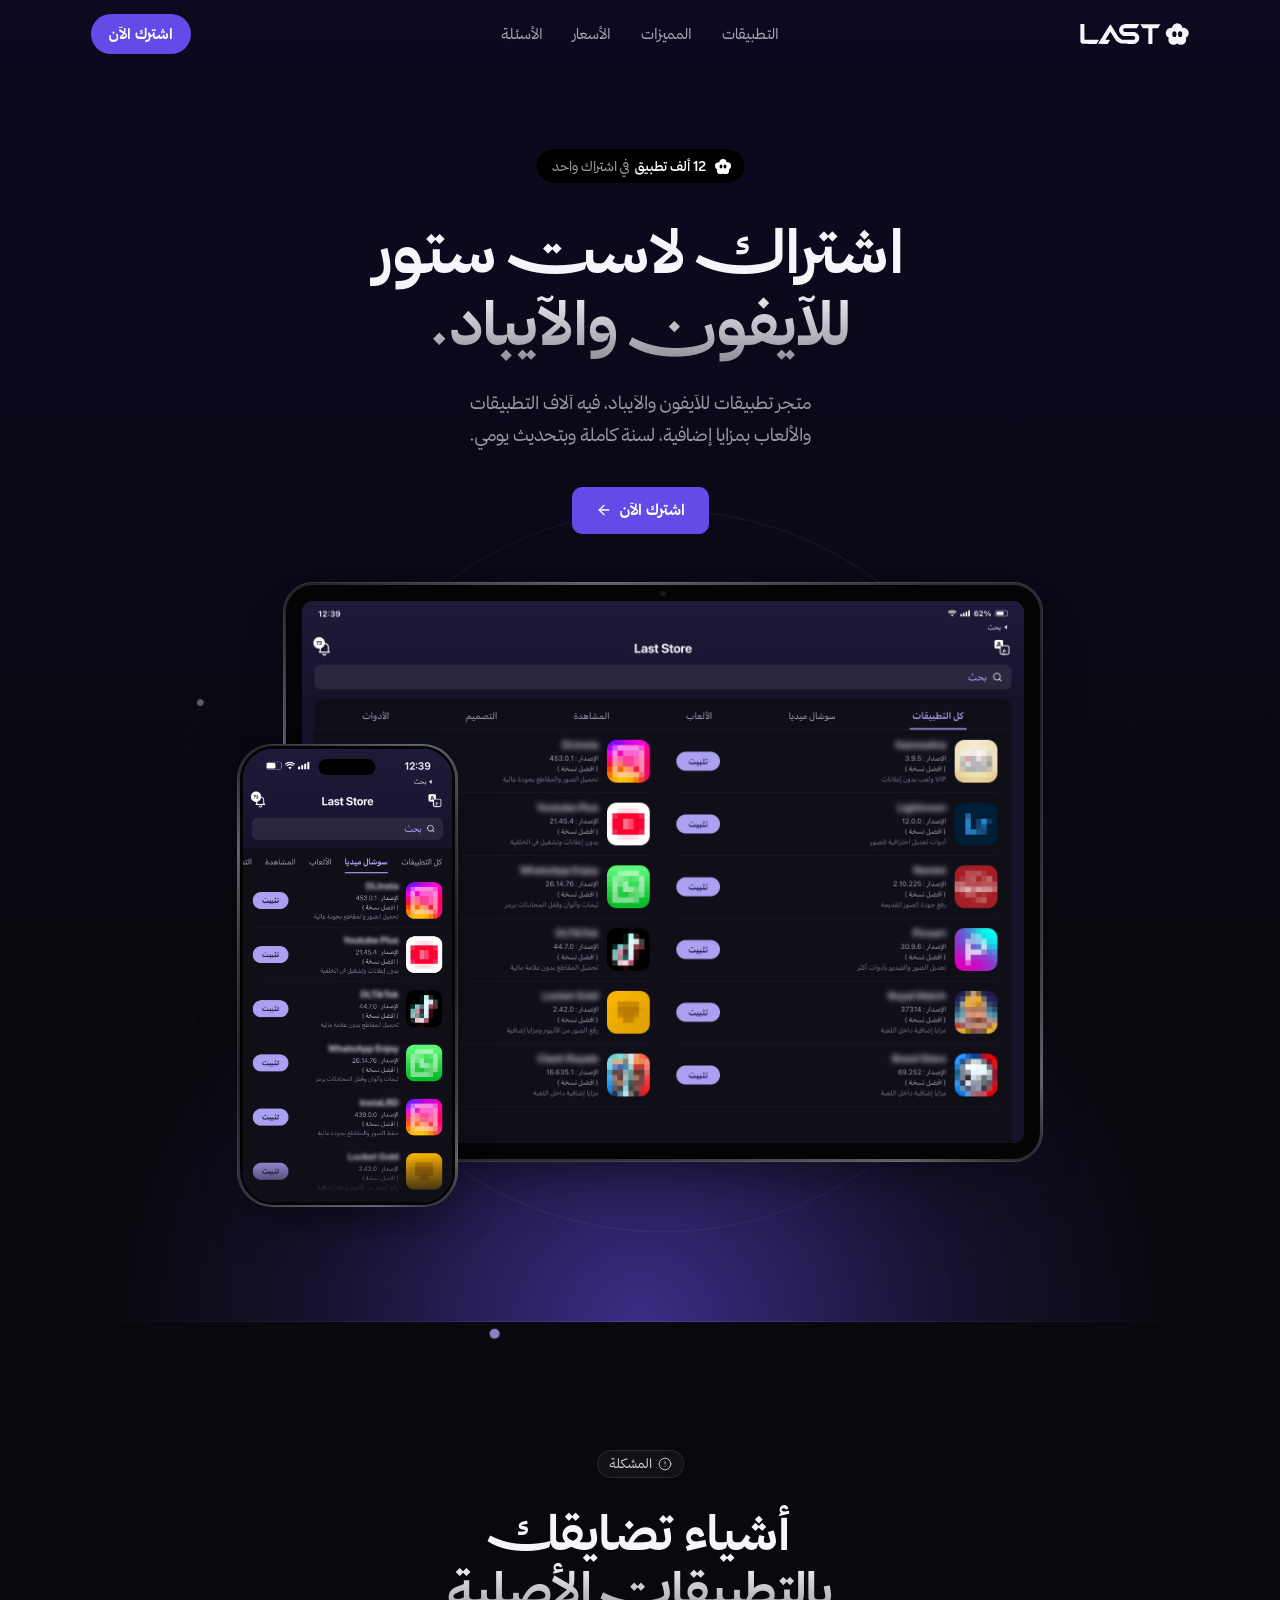
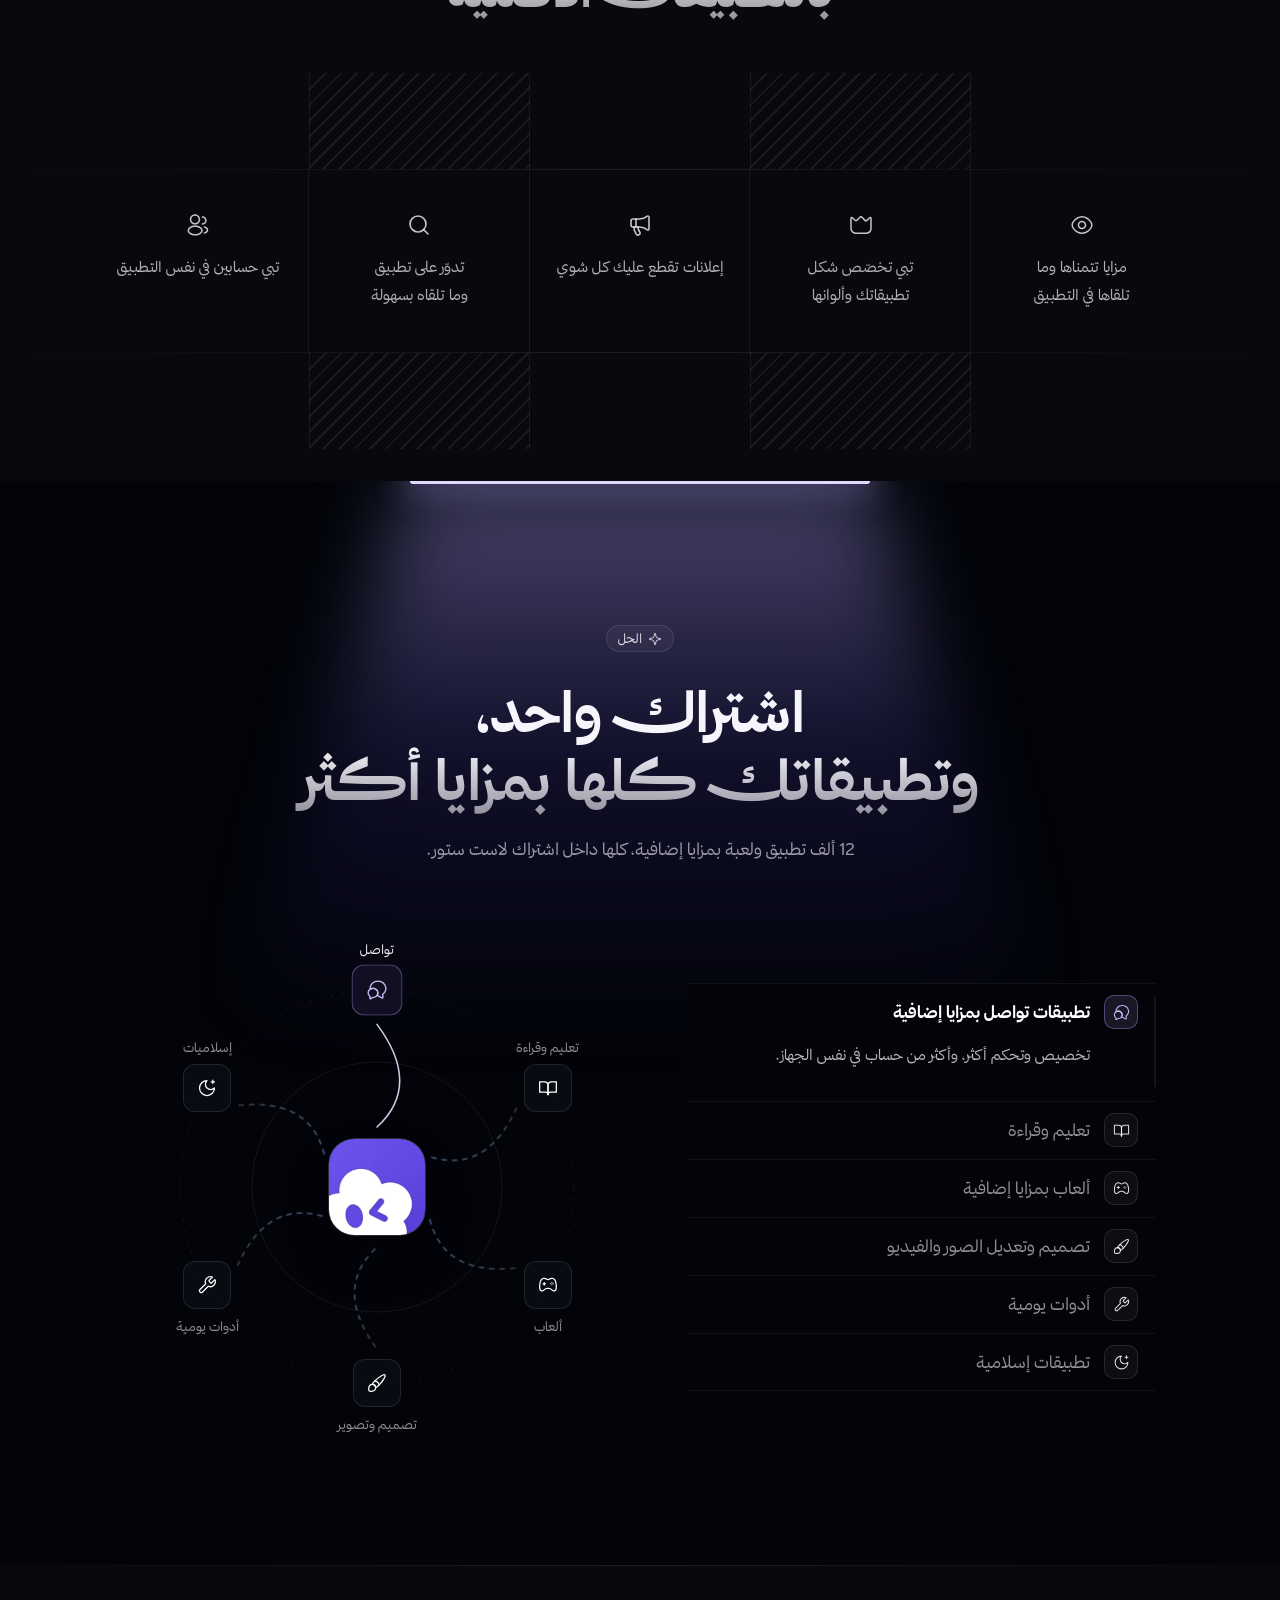
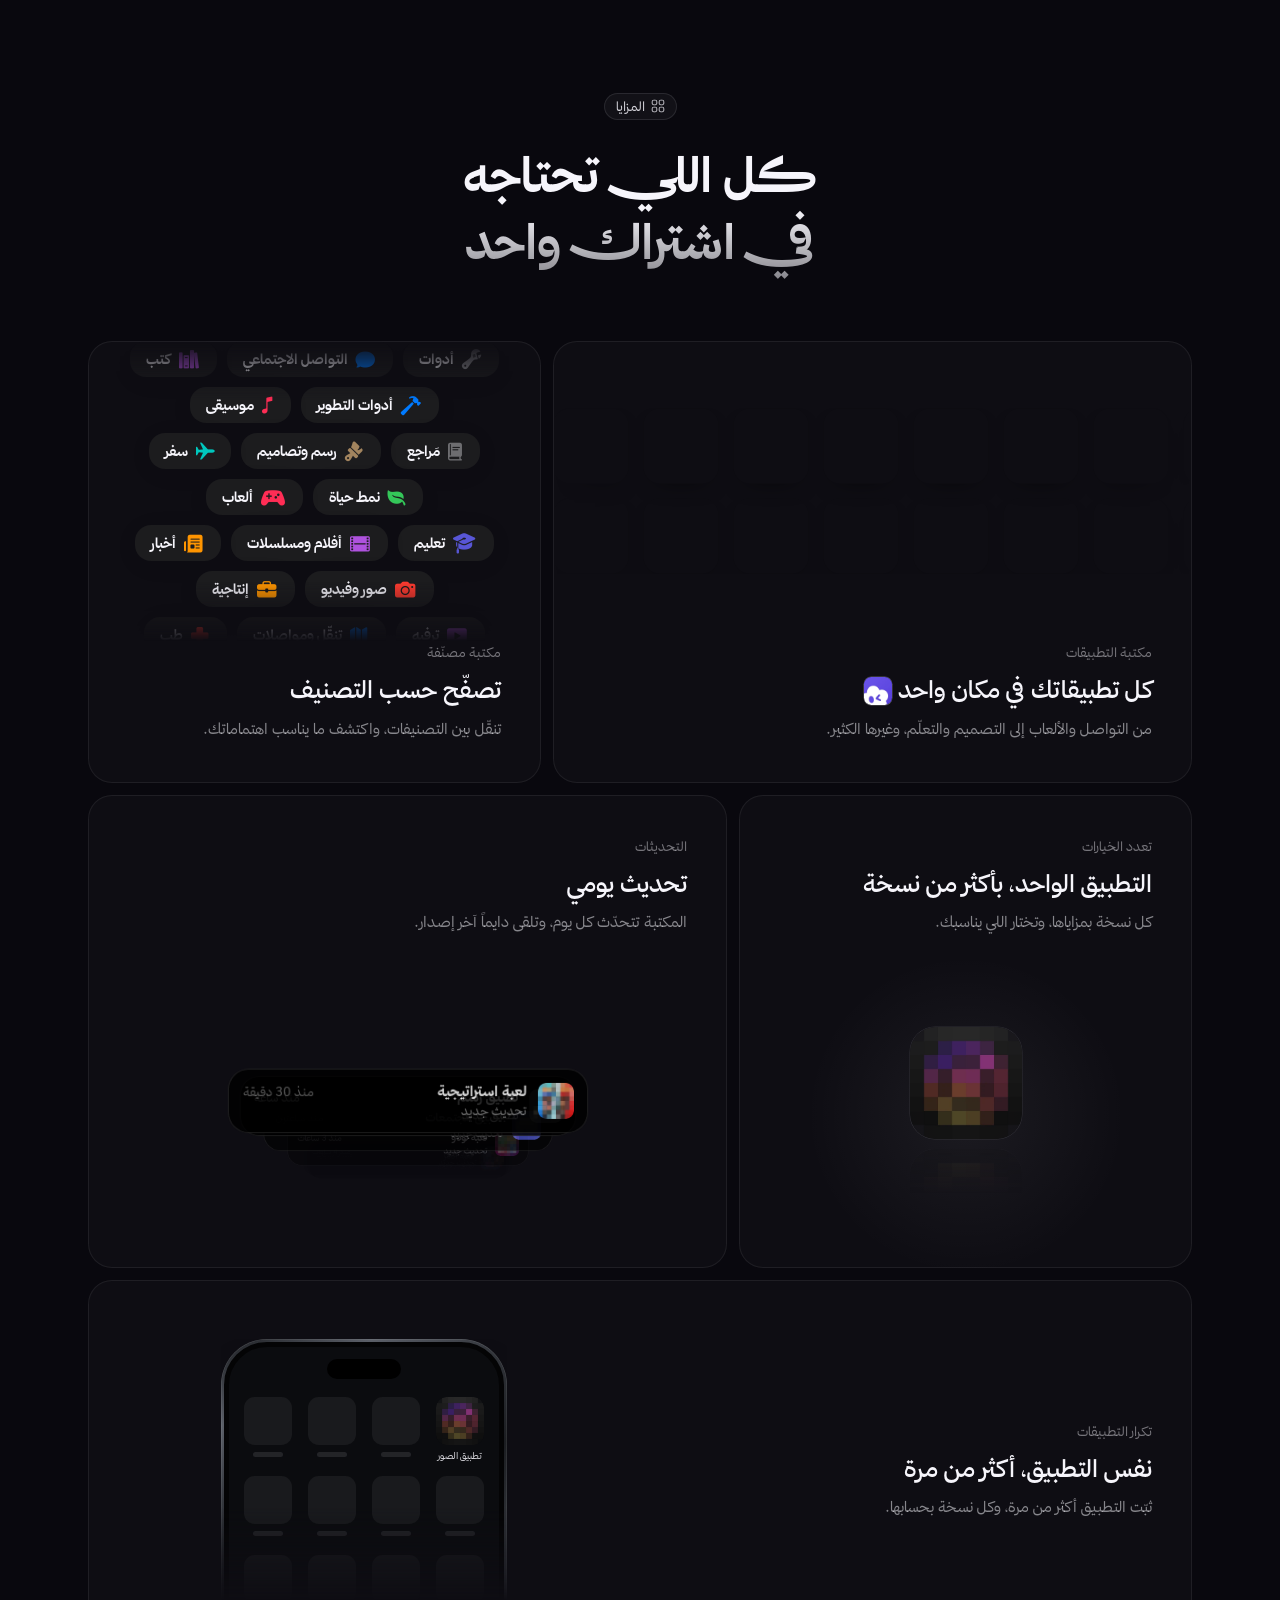
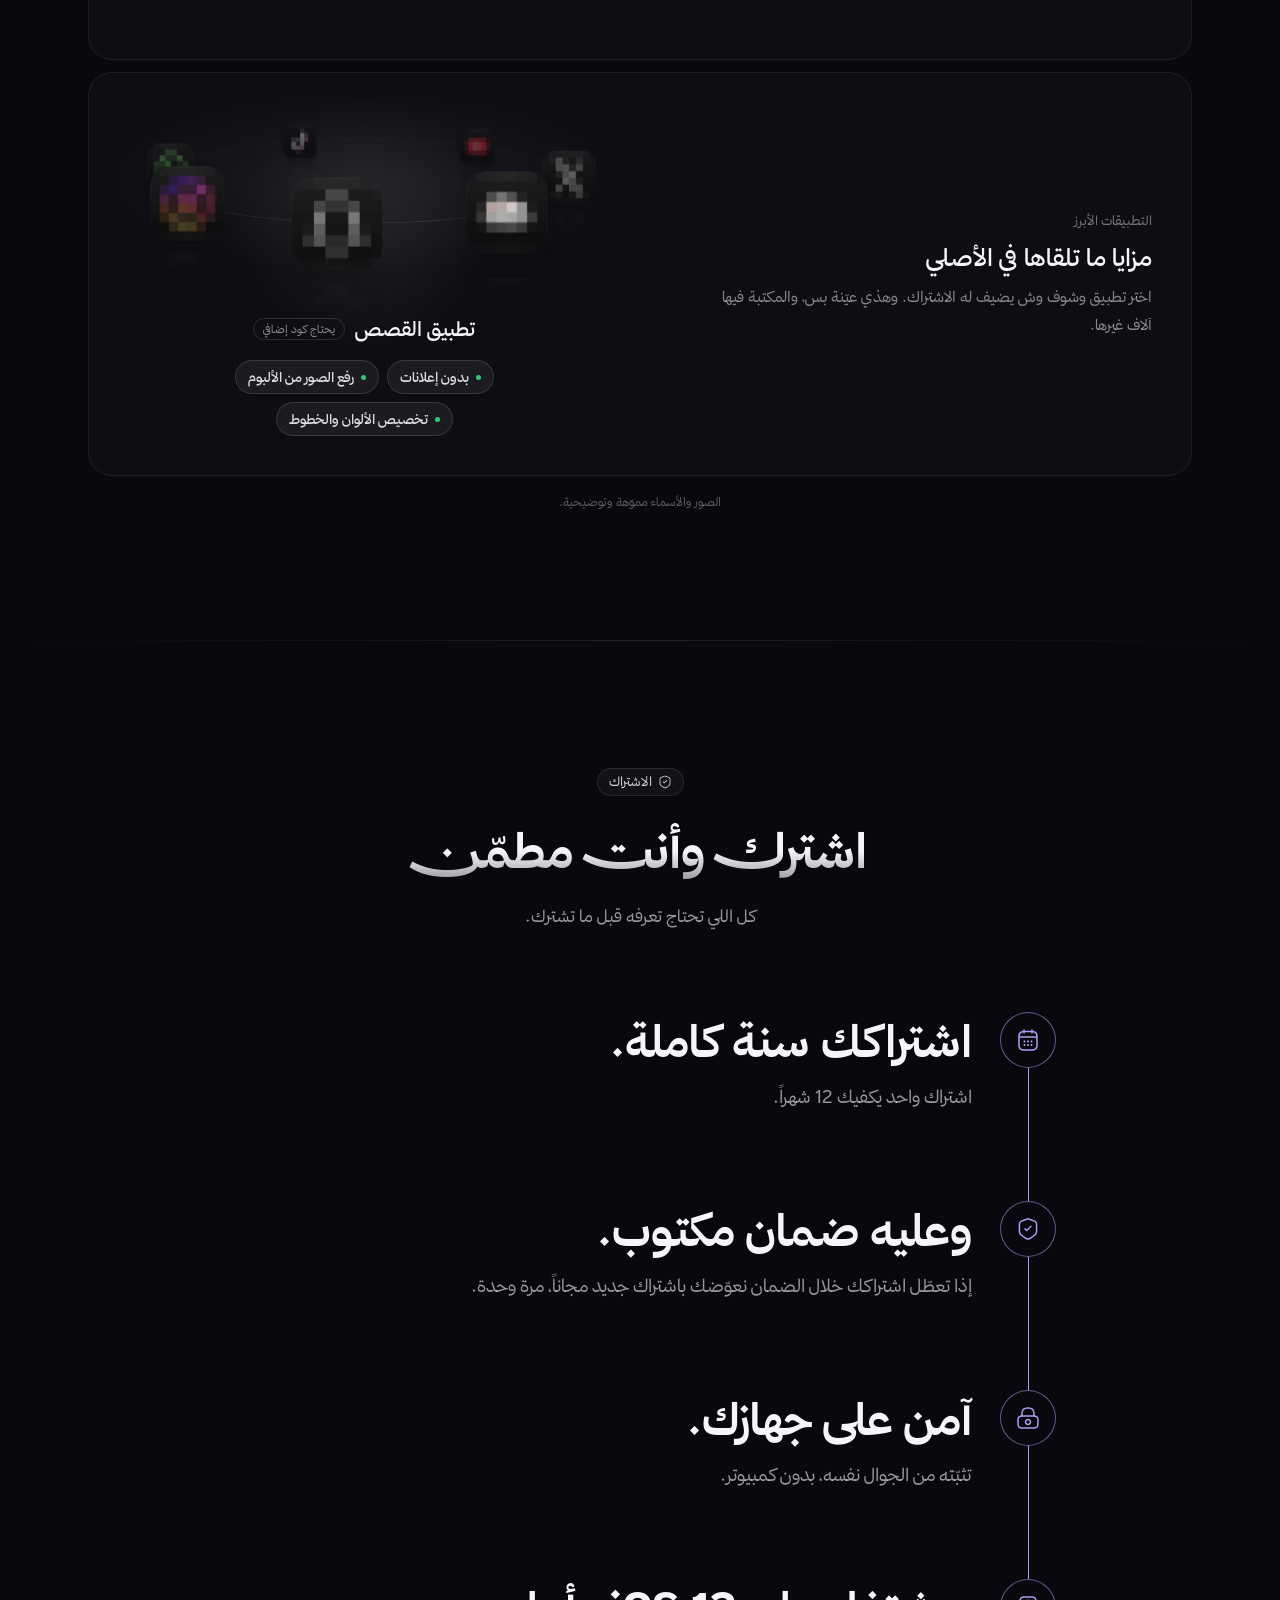
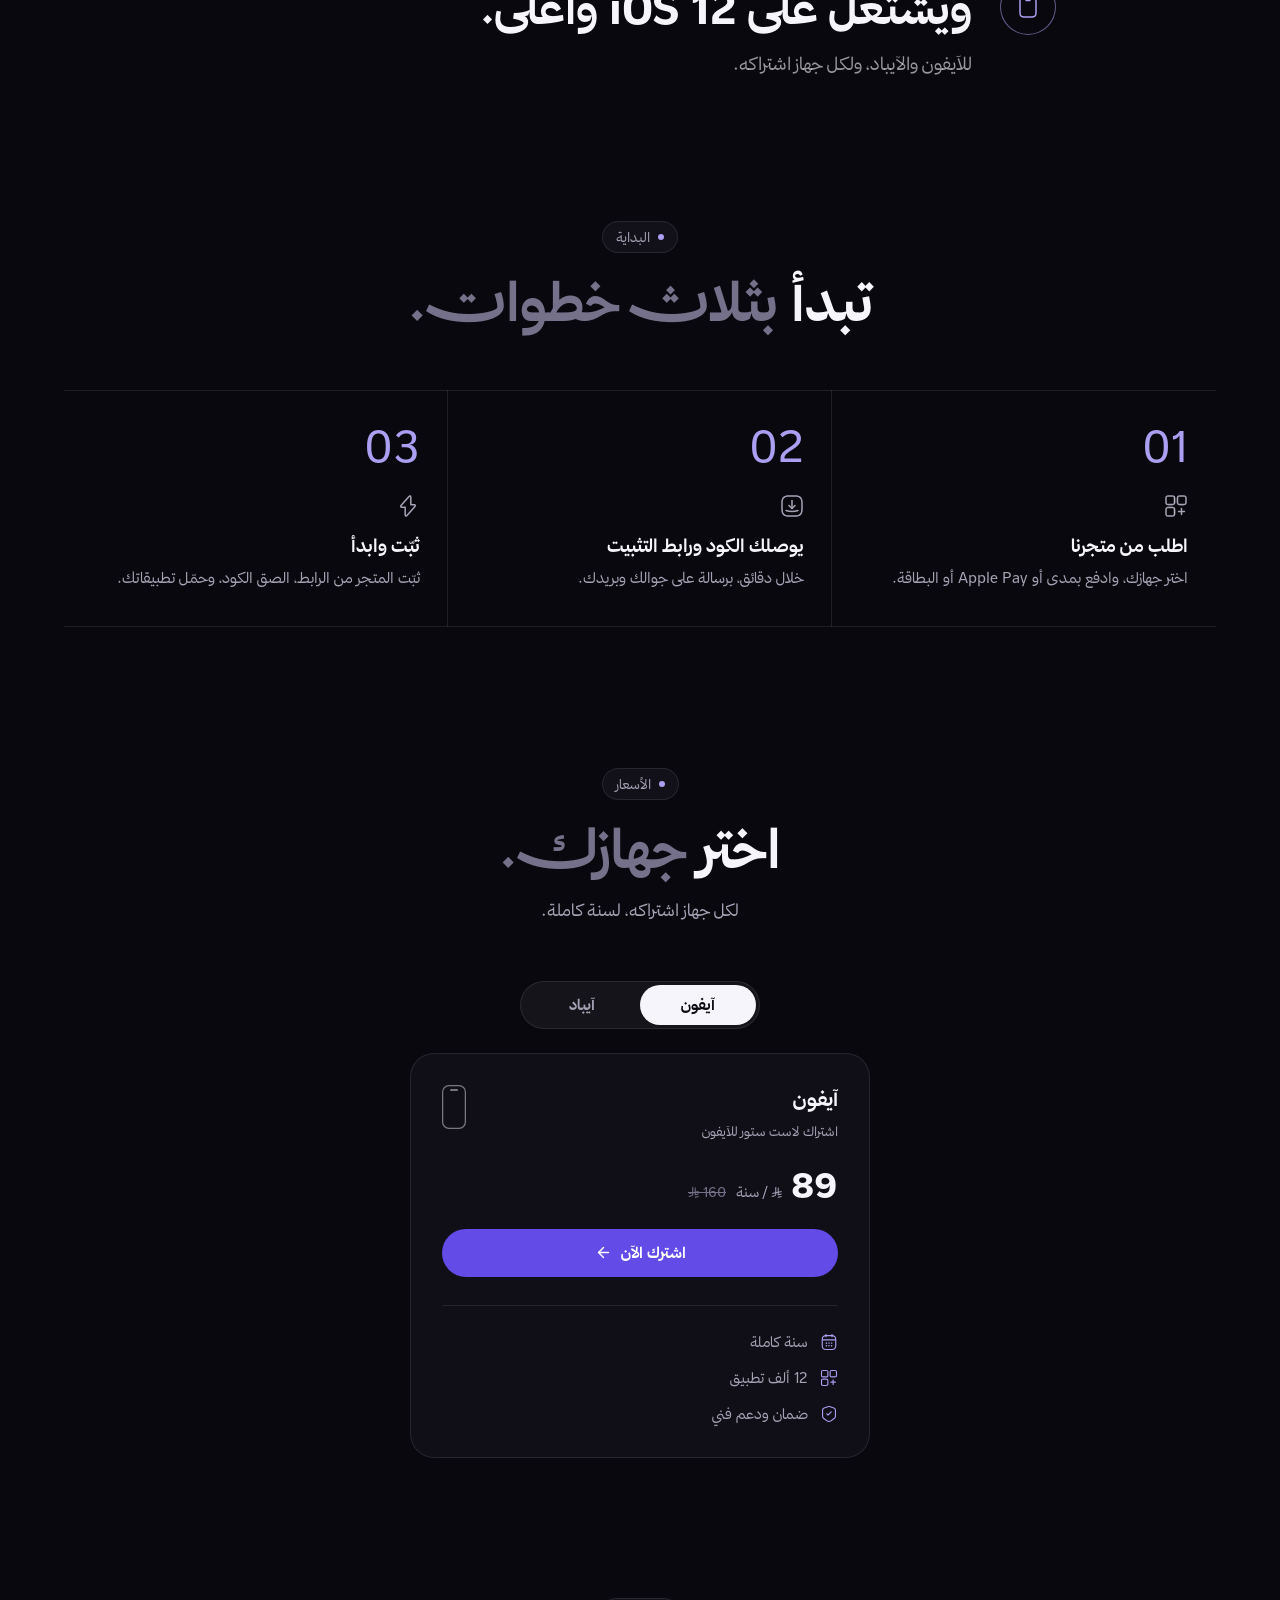
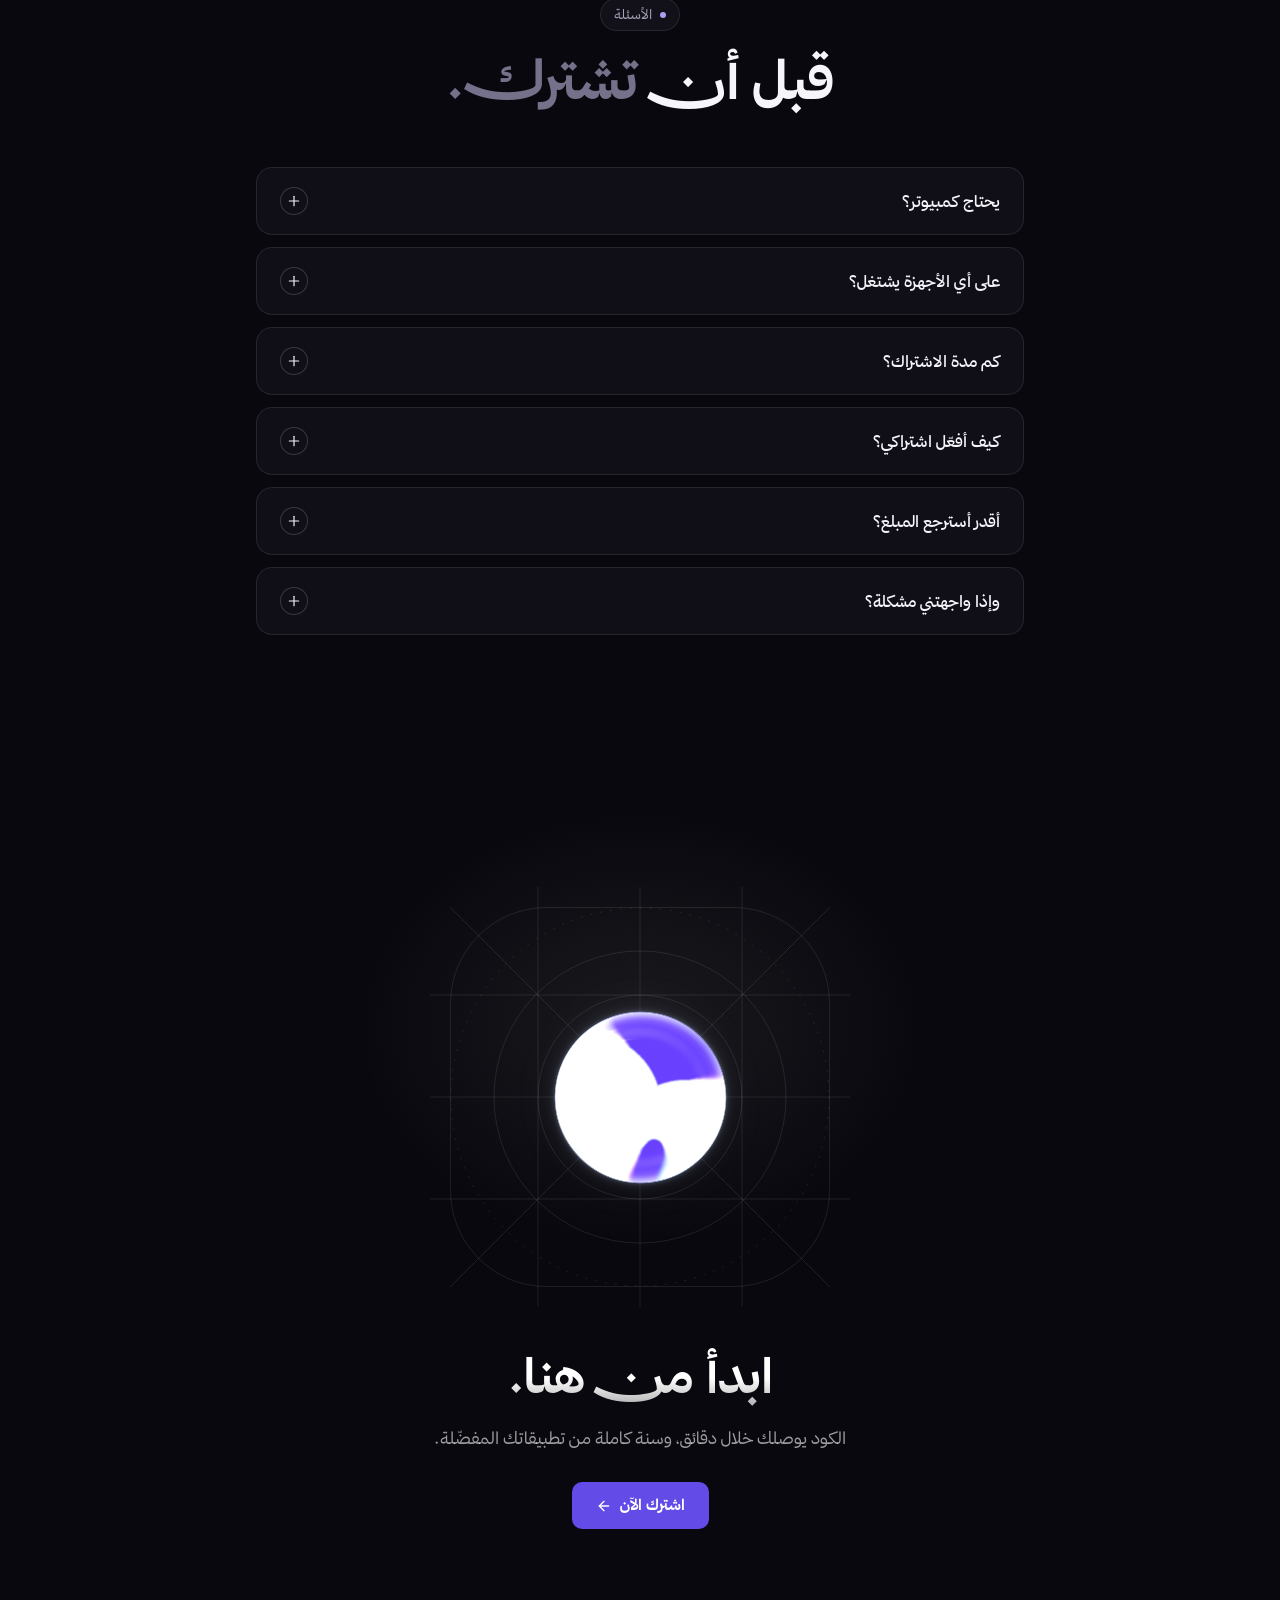
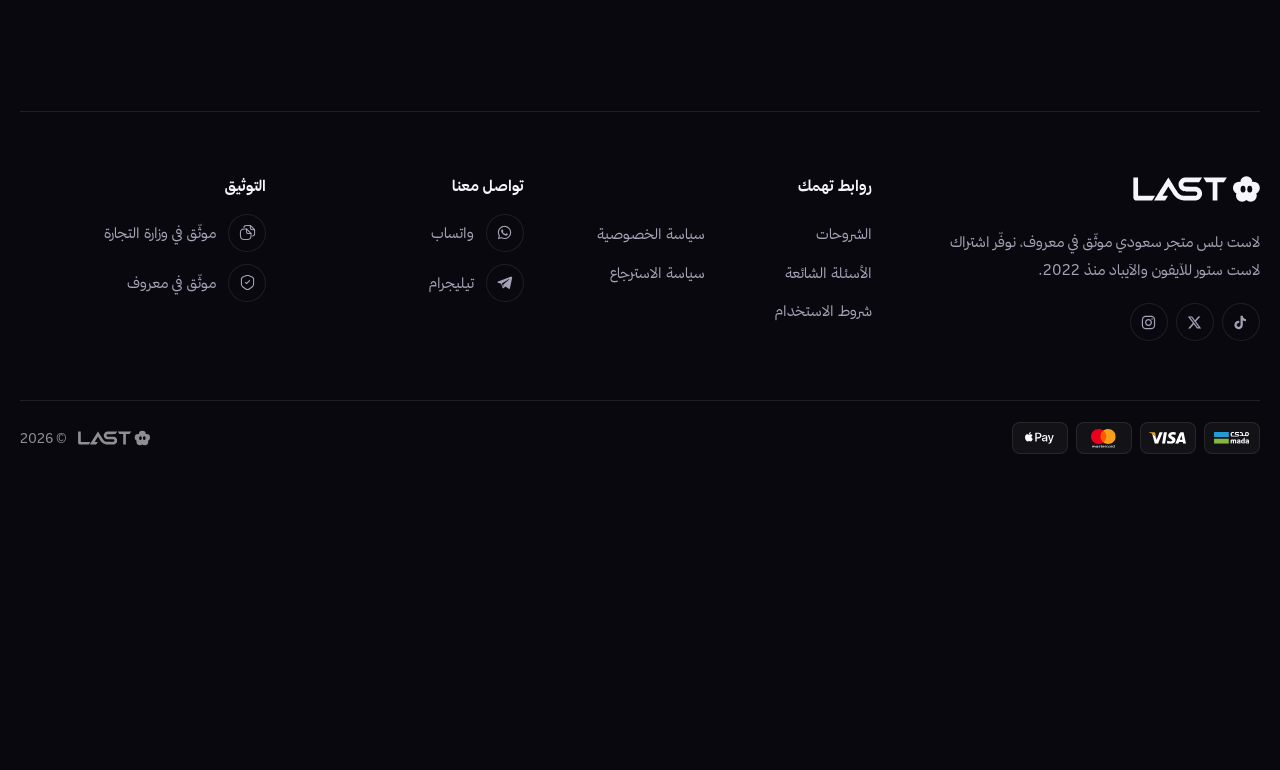
==== ads-b.html @ 5ec56168 "Publish landing page" ====
<!doctype html>
<html lang="ar" dir="rtl" data-theme="dark">
<head>
<meta charset="utf-8">
<meta name="viewport" content="width=device-width,initial-scale=1,viewport-fit=cover">
<meta name="color-scheme" content="dark">
<meta name="theme-color" content="#09080E">
<title>اشتراك لاست ستور للآيفون والآيباد | لاست ستور</title>
<meta name="description" content="اشتراك لاست ستور للآيفون والآيباد لمدة سنة: متجر فيه 12 ألف تطبيق ولعبة بمزايا إضافية وتحديث يومي، من متجر سعودي موثّق.">
<link rel="icon" href="home-prime/lastplus-icon.png">
<link rel="apple-touch-icon" href="home-prime/lastplus-icon-180.png">
<script src="home-ads/guard-lite.js"></script>
<script>

(() => { document.documentElement.dataset.theme = "dark"; document.documentElement.classList.add("hb-js"); })();
</script>
<link rel="preload" href="home-lux/fonts/thmanyahsans-Bold.woff2" as="font" type="font/woff2" crossorigin>
<link rel="preload" href="home-lux/fonts/thmanyahsans-Regular.woff2" as="font" type="font/woff2" crossorigin>
<link rel="preload" href="home-lux/fonts/thmanyahsans-Medium.woff2" as="font" type="font/woff2" crossorigin>
<link rel="stylesheet" href="home-lux/home.css">
<link rel="stylesheet" href="home-lux-end/end.css">
<link rel="stylesheet" href="home-prime/prime.css">
<link rel="stylesheet" href="home-prime/bg.css">
<link rel="stylesheet" href="home-prime/hero.css">
<link rel="stylesheet" href="home-prime/badge.css">
<link rel="stylesheet" href="home-prime/features.css">
<link rel="stylesheet" href="home-prime/solution3.css">
<link rel="stylesheet" href="home-prime/solution4.css">
<link rel="stylesheet" href="home-prime/solution5.css">
<link rel="stylesheet" href="home-prime/dup.css">
<link rel="stylesheet" href="home-prime/wall.css">
<link rel="stylesheet" href="home-prime/sign3.css">
<link rel="stylesheet" href="home-prime/cats.css">
<link rel="stylesheet" href="home-prime/updates.css">
<link rel="stylesheet" href="home-prime/updates-x.css">
<link rel="stylesheet" href="home-prime/ring.css">
<link rel="stylesheet" href="home-prime/versions.css">
<link rel="stylesheet" href="home-prime/combo.css">
<link rel="stylesheet" href="home-prime/assure.css">
<link rel="stylesheet" href="home-prime/plans.css">
<link rel="stylesheet" href="home-prime/faq.css">
<link rel="stylesheet" href="home-prime/brand.css">
<link rel="stylesheet" href="home-ads/ads.css">
<script>

(() => {
  const root = document.documentElement, ready = () => requestAnimationFrame(() => root.classList.add("hb-ready"));
  if (!document.fonts || !document.fonts.load) return ready();
  const faces = ["400", "500", "700"].map((w) => document.fonts.load(`${w} 1em "Thmanyah Sans"`).catch(() => {}));
  Promise.race([Promise.all(faces), new Promise((r) => setTimeout(r, 3000))]).then(ready);
})();
</script>
</head>
<body>

<header class="top" id="top">
  <div class="top-in">
    <a class="brand" href="#hero" aria-label="لاست بلس"><i class="m lockup"></i></a>
    <nav class="nav" aria-label="أقسام الصفحة">
      <a href="#solution">التطبيقات</a>
      <a href="#features">المميزات</a>
      <a href="#plans">الأسعار</a>
      <a href="#faq">الأسئلة</a>
    </nav>
    <div class="pr-acts">
      
      <a class="btn btn-sm" href="#plans">اشترك الآن</a>
    </div>
  </div>
</header>
<script>

(() => { const top = document.getElementById("top"); let on = null; const set = () => { const s = scrollY > 8; if (s !== on) { on = s; top.classList.toggle("solid", s); } }; set(); addEventListener("scroll", set, { passive: true }); })();
</script>

<main class="pr">

  <section class="pr-hero" id="hero">
    <div class="pr-hero-in">

      <span class="hb-island" role="note"><i class="hb-mark" role="img" aria-label="لاست بلس"></i><span class="hb-t"><b>12 ألف تطبيق</b> <span>في اشتراك واحد</span></span></span>
      <h1 class="pr-title pr-in" style="--k:1"><span>اشتراك لاست ستور</span><span>للآيفون والآيباد.</span></h1>
      <p class="pr-lead pr-in" style="--k:2">متجر تطبيقات للآيفون والآيباد، فيه آلاف التطبيقات والألعاب بمزايا إضافية، لسنة كاملة وبتحديث يومي.</p>
      <div class="pr-ctas pr-in" style="--k:3">
        <a class="pr-go" href="#plans">اشترك الآن<svg viewBox="0 0 24 24" aria-hidden="true"><path d="m12 19-7-7 7-7"/><path d="M19 12H5"/></svg></a>
      </div>
    </div>
    <div class="pr-shots">
      <svg class="pr-rings" aria-hidden="true" viewBox="0 0 640 640" fill="none"><circle cx="320" cy="320" r="214"/><g><circle class="dash" cx="320" cy="320" r="292" stroke-dasharray="2 10"/><circle class="dot" cx="320" cy="28" r="3"/><circle class="dot2" cx="612" cy="320" r="2"/></g></svg>
      <div class="pr-ipad"><div class="pr-ipad-screen"><img src="home-ads/px/shots/ipad.webp" alt="متجر لاست ستور على الآيباد" width="1520" height="1140" decoding="async" fetchpriority="high"></div></div>
      <div class="pr-iphone"><span class="pr-island" aria-hidden="true"></span><div class="pr-iphone-screen"><img src="home-ads/px/shots/iphone.webp" alt="صفحة التطبيقات في متجر لاست ستور على الآيفون" width="690" height="1495" decoding="async"></div></div>
    </div>
  </section>

  <div class="pf">

  <section class="pf-why" id="why" aria-labelledby="pf-why-t">

    <header class="pf-head rv">
      <span class="pf-chip"><svg class="i" viewBox="0 0 24 24" aria-hidden="true"><circle cx="12" cy="12" r="10"/><path d="M12 8v4"/><path d="M12 16h.01"/></svg>المشكلة</span>
      <h2 class="pf-title" id="pf-why-t"><span>أشياء تضايقك</span><span>بالتطبيقات الأصلية</span></h2>
    </header>
    <div class="pf-row rv">
      <div class="pf-hatch up" aria-hidden="true"><i></i><i></i></div>
      <div class="pf-hatch down" aria-hidden="true"><i></i><i></i></div>

      <ul>
        <li><svg class="vx" viewBox="0 0 24 24" aria-hidden="true"><path d="M11.9999 16.3299C9.60992 16.3299 7.66992 14.3899 7.66992 11.9999C7.66992 9.60992 9.60992 7.66992 11.9999 7.66992C14.3899 7.66992 16.3299 9.60992 16.3299 11.9999C16.3299 14.3899 14.3899 16.3299 11.9999 16.3299ZM11.9999 9.16992C10.4399 9.16992 9.16992 10.4399 9.16992 11.9999C9.16992 13.5599 10.4399 14.8299 11.9999 14.8299C13.5599 14.8299 14.8299 13.5599 14.8299 11.9999C14.8299 10.4399 13.5599 9.16992 11.9999 9.16992Z" fill="currentColor"/><path d="M12.0001 21.02C8.24008 21.02 4.69008 18.82 2.25008 15C1.19008 13.35 1.19008 10.66 2.25008 8.99998C4.70008 5.17998 8.25008 2.97998 12.0001 2.97998C15.7501 2.97998 19.3001 5.17998 21.7401 8.99998C22.8001 10.65 22.8001 13.34 21.7401 15C19.3001 18.82 15.7501 21.02 12.0001 21.02ZM12.0001 4.47998C8.77008 4.47998 5.68008 6.41998 3.52008 9.80998C2.77008 10.98 2.77008 13.02 3.52008 14.19C5.68008 17.58 8.77008 19.52 12.0001 19.52C15.2301 19.52 18.3201 17.58 20.4801 14.19C21.2301 13.02 21.2301 10.98 20.4801 9.80998C18.3201 6.41998 15.2301 4.47998 12.0001 4.47998Z" fill="currentColor"/></svg><p>مزايا تتمناها وما تلقاها في التطبيق</p></li>
        <li><svg class="vx" viewBox="0 0 24 24" aria-hidden="true"><path d="M17 21.0401H7C3.83 21.0401 1.25 18.4601 1.25 15.2901V5.7101C1.25 4.4101 1.85 3.9601 2.21 3.8101C2.57 3.6601 3.31 3.5501 4.23 4.4701L6.82 7.0601C6.92 7.1601 7.08 7.1601 7.17 7.0601L10.76 3.4701C11.42 2.8101 12.58 2.8101 13.23 3.4701L16.82 7.0601C16.92 7.1601 17.08 7.1601 17.17 7.0601L19.76 4.4701C20.68 3.5501 21.42 3.6701 21.78 3.8101C22.14 3.9601 22.74 4.4001 22.74 5.7101V15.3001C22.75 18.7301 20.44 21.0401 17 21.0401ZM2.81 5.2401C2.78 5.3201 2.75 5.4701 2.75 5.7101V15.3001C2.75 17.6401 4.66 19.5501 7 19.5501H17C19.58 19.5501 21.25 17.8801 21.25 15.3001V5.7101C21.25 5.4701 21.22 5.3301 21.19 5.2501C21.11 5.2901 20.99 5.3701 20.82 5.5401L18.23 8.1301C17.57 8.7901 16.41 8.7901 15.76 8.1301L12.17 4.5401C12.07 4.4401 11.91 4.4401 11.82 4.5401L8.24 8.1201C7.58 8.7801 6.42 8.7801 5.77 8.1201L3.18 5.5301C3.01 5.3601 2.88 5.2801 2.81 5.2401Z" fill="currentColor"/></svg><p>تبي تخصّص شكل تطبيقاتك وألوانها</p></li>
        <li><svg class="i" viewBox="0 0 24 24" aria-hidden="true"><path d="M11 6a13 13 0 0 0 8.4-2.8A1 1 0 0 1 21 4v12a1 1 0 0 1-1.6.8A13 13 0 0 0 11 14H5a2 2 0 0 1-2-2V8a2 2 0 0 1 2-2z"/><path d="M6 14a12 12 0 0 0 2.4 7.2 2 2 0 0 0 3.2-2.4A8 8 0 0 1 10 14"/><path d="M8 6v8"/></svg><p>إعلانات تقطع عليك كل شوي</p></li>
        <li><svg class="i" viewBox="0 0 24 24" aria-hidden="true"><circle cx="11" cy="11" r="8"/><path d="m21 21-4.3-4.3"/></svg><p>تدوّر على تطبيق وما تلقاه بسهولة</p></li>
        <li><svg class="vx" viewBox="0 0 24 24" aria-hidden="true"><path d="M9.16055 11.62C9.13055 11.62 9.11055 11.62 9.08055 11.62C9.03055 11.61 8.96055 11.61 8.90055 11.62C6.00055 11.53 3.81055 9.25 3.81055 6.44C3.81055 3.58 6.14055 1.25 9.00055 1.25C11.8605 1.25 14.1905 3.58 14.1905 6.44C14.1805 9.25 11.9805 11.53 9.19055 11.62C9.18055 11.62 9.17055 11.62 9.16055 11.62ZM9.00055 2.75C6.97055 2.75 5.31055 4.41 5.31055 6.44C5.31055 8.44 6.87055 10.05 8.86055 10.12C8.92055 10.11 9.05055 10.11 9.18055 10.12C11.1405 10.03 12.6805 8.42 12.6905 6.44C12.6905 4.41 11.0305 2.75 9.00055 2.75Z" fill="currentColor"/><path d="M16.5404 11.75C16.5104 11.75 16.4804 11.75 16.4504 11.74C16.0404 11.78 15.6204 11.49 15.5804 11.08C15.5404 10.67 15.7904 10.3 16.2004 10.25C16.3204 10.24 16.4504 10.24 16.5604 10.24C18.0204 10.16 19.1604 8.96 19.1604 7.49C19.1604 5.97 17.9304 4.74 16.4104 4.74C16.0004 4.75 15.6604 4.41 15.6604 4C15.6604 3.59 16.0004 3.25 16.4104 3.25C18.7504 3.25 20.6604 5.16 20.6604 7.5C20.6604 9.8 18.8604 11.66 16.5704 11.75C16.5604 11.75 16.5504 11.75 16.5404 11.75Z" fill="currentColor"/><path d="M9.16961 22.55C7.20961 22.55 5.23961 22.05 3.74961 21.05C2.35961 20.13 1.59961 18.87 1.59961 17.5C1.59961 16.13 2.35961 14.86 3.74961 13.93C6.74961 11.94 11.6096 11.94 14.5896 13.93C15.9696 14.85 16.7396 16.11 16.7396 17.48C16.7396 18.85 15.9796 20.12 14.5896 21.05C13.0896 22.05 11.1296 22.55 9.16961 22.55ZM4.57961 15.19C3.61961 15.83 3.09961 16.65 3.09961 17.51C3.09961 18.36 3.62961 19.18 4.57961 19.81C7.06961 21.48 11.2696 21.48 13.7596 19.81C14.7196 19.17 15.2396 18.35 15.2396 17.49C15.2396 16.64 14.7096 15.82 13.7596 15.19C11.2696 13.53 7.06961 13.53 4.57961 15.19Z" fill="currentColor"/><path d="M18.3402 20.75C17.9902 20.75 17.6802 20.51 17.6102 20.15C17.5302 19.74 17.7902 19.35 18.1902 19.26C18.8202 19.13 19.4002 18.88 19.8502 18.53C20.4202 18.1 20.7302 17.56 20.7302 16.99C20.7302 16.42 20.4202 15.88 19.8602 15.46C19.4202 15.12 18.8702 14.88 18.2202 14.73C17.8202 14.64 17.5602 14.24 17.6502 13.83C17.7402 13.43 18.1402 13.17 18.5502 13.26C19.4102 13.45 20.1602 13.79 20.7702 14.26C21.7002 14.96 22.2302 15.95 22.2302 16.99C22.2302 18.03 21.6902 19.02 20.7602 19.73C20.1402 20.21 19.3602 20.56 18.5002 20.73C18.4402 20.75 18.3902 20.75 18.3402 20.75Z" fill="currentColor"/></svg><p>تبي حسابين في نفس التطبيق</p></li>
      </ul>
    </div>
  </section>

  <section class="pf-sol" id="solution" aria-labelledby="pf-sol-t">

    <svg class="k-sprite" width="0" height="0" aria-hidden="true" style="position:absolute;width:0;height:0;overflow:hidden"><symbol id="k-social" viewBox="0 0 24 24" fill="none"><path d="M17.8701 21.8698C17.5601 21.8698 17.2501 21.7898 16.9701 21.6198L12.9601 19.2397C12.5401 19.2297 12.1201 19.1998 11.7201 19.1398C11.4501 19.0998 11.2201 18.9197 11.1201 18.6597C11.0201 18.3997 11.0701 18.1197 11.2501 17.9097C11.9101 17.1397 12.2501 16.2197 12.2501 15.2397C12.2501 12.8197 10.1201 10.8497 7.50008 10.8497C6.52008 10.8497 5.58007 11.1198 4.79007 11.6398C4.57007 11.7798 4.30007 11.7998 4.06007 11.6898C3.83007 11.5798 3.66008 11.3597 3.63008 11.0997C3.60008 10.8197 3.58008 10.5398 3.58008 10.2498C3.58008 5.28976 7.88008 1.25977 13.1601 1.25977C18.4401 1.25977 22.7401 5.28976 22.7401 10.2498C22.7401 12.9698 21.4801 15.4697 19.2601 17.1797L19.6001 19.8998C19.6801 20.5798 19.3801 21.2198 18.8101 21.5898C18.5301 21.7698 18.2001 21.8698 17.8701 21.8698ZM13.1501 17.7297C13.2901 17.7197 13.4301 17.7598 13.5501 17.8398L17.7401 20.3298C17.8501 20.3998 17.9401 20.3698 18.0001 20.3298C18.0501 20.2998 18.1301 20.2198 18.1101 20.0798L17.7201 16.9197C17.6901 16.6397 17.8101 16.3698 18.0301 16.2098C20.0701 14.7798 21.2401 12.5997 21.2401 10.2297C21.2401 6.09974 17.6201 2.73975 13.1601 2.73975C8.87008 2.73975 5.35007 5.85979 5.09007 9.77979C5.84007 9.48979 6.65008 9.32977 7.49008 9.32977C10.9401 9.32977 13.7401 11.9697 13.7401 15.2197C13.7501 16.0997 13.5401 16.9497 13.1501 17.7297Z" fill="currentColor"/><path d="M4.57977 22.7498C4.31977 22.7498 4.06977 22.6798 3.83977 22.5298C3.38977 22.2398 3.14978 21.7398 3.20978 21.2098L3.40977 19.6698C2.05977 18.5698 1.25977 16.9398 1.25977 15.2298C1.25977 13.2798 2.27978 11.4598 3.98978 10.3698C5.01978 9.69981 6.23977 9.33984 7.50977 9.33984C10.9598 9.33984 13.7598 11.9798 13.7598 15.2298C13.7598 16.5498 13.2798 17.8498 12.3998 18.8798C11.2698 20.2498 9.57977 21.0498 7.71977 21.1098L5.27977 22.5598C5.05977 22.6898 4.81977 22.7498 4.57977 22.7498ZM7.49977 10.8398C6.51977 10.8398 5.57976 11.1098 4.78976 11.6298C3.50976 12.4498 2.74977 13.7898 2.74977 15.2298C2.74977 16.6198 3.42978 17.8898 4.62978 18.7098C4.85978 18.8698 4.97977 19.1398 4.94977 19.4198L4.72977 21.1298L7.11977 19.7098C7.23977 19.6398 7.36977 19.5998 7.49977 19.5998C8.96977 19.5998 10.3598 18.9698 11.2398 17.8998C11.8998 17.1198 12.2498 16.1998 12.2498 15.2198C12.2498 12.8098 10.1198 10.8398 7.49977 10.8398Z" fill="currentColor"/></symbol><symbol id="k-video" viewBox="0 0 24 24" fill="none"><path d="M2 4.5h6a4 4 0 0 1 4 4V20a3 3 0 0 0-3-3H2z" stroke="currentColor" stroke-width="1.5" stroke-linejoin="round"/><path d="M22 4.5h-6a4 4 0 0 0-4 4V20a3 3 0 0 1 3-3h7z" stroke="currentColor" stroke-width="1.5" stroke-linejoin="round"/></symbol><symbol id="k-games" viewBox="0 0 24 24" fill="none"><path d="M10.6669 5.13443L10.165 4.77922C9.44862 4.27225 8.59264 4 7.71504 4H7.10257C6.69838 4 6.29009 4.02549 5.90915 4.16059C3.52645 5.00566 1.88749 8.09504 2.00604 15.1026C2.02992 16.5145 2.3603 18.075 3.63423 18.6842C4.03121 18.8741 4.49667 19 5.02671 19C5.66273 19 6.1678 18.8187 6.55763 18.5632C7.47153 17.9642 8.14122 16.9639 9.11125 16.4609C9.69519 16.1581 10.3434 16 11.0011 16H12.9989C13.6566 16 14.3048 16.1581 14.8888 16.4609C15.8588 16.9639 16.5285 17.9642 17.4424 18.5632C17.8322 18.8187 18.3373 19 18.9733 19C19.5033 19 19.9688 18.8741 20.3658 18.6842C21.6397 18.075 21.9701 16.5145 21.994 15.1026C22.1125 8.09503 20.4735 5.00566 18.0908 4.16059C17.7099 4.02549 17.3016 4 16.8974 4H16.2849C15.4074 4 14.5514 4.27225 13.8351 4.77922L13.3332 5.13441C12.9434 5.41029 12.4776 5.55844 12 5.55844C11.5225 5.55844 11.0567 5.41029 10.6669 5.13443Z" stroke="currentColor" stroke-width="1.5" stroke-linecap="round"/><path d="M7.5 9V10.5M7.5 10.5V12M7.5 10.5L6 10.5M7.5 10.5L9 10.5" stroke="currentColor" stroke-width="1.5" stroke-linecap="round"/><path d="M19 10.25C19 10.6642 18.6642 11 18.25 11C17.8358 11 17.5 10.6642 17.5 10.25C17.5 9.83579 17.8358 9.5 18.25 9.5C18.6642 9.5 19 9.83579 19 10.25Z" fill="currentColor"/><path d="M16 10.25C16 10.6642 15.6642 11 15.25 11C14.8358 11 14.5 10.6642 14.5 10.25C14.5 9.83579 14.8358 9.5 15.25 9.5C15.6642 9.5 16 9.83579 16 10.25Z" fill="currentColor"/><path d="M16.75 8C17.1642 8 17.5 8.33579 17.5 8.75C17.5 9.16421 17.1642 9.5 16.75 9.5C16.3358 9.5 16 9.16421 16 8.75C16 8.33579 16.3358 8 16.75 8Z" fill="currentColor"/><path d="M16.75 11C17.1642 11 17.5 11.3358 17.5 11.75C17.5 12.1642 17.1642 12.5 16.75 12.5C16.3358 12.5 16 12.1642 16 11.75C16 11.3358 16.3358 11 16.75 11Z" fill="currentColor"/></symbol><symbol id="k-design" viewBox="0 0 24 24" fill="none"><path d="M10.4299 18.3699C10.2799 18.3699 10.1399 18.3299 10.0099 18.2399C9.79991 18.0999 9.67991 17.8699 9.67991 17.6199C9.67991 17.4699 9.66991 17.3099 9.64991 17.1499C9.55991 16.4399 9.23991 15.8199 8.69991 15.2799C8.15991 14.7399 7.48991 14.3999 6.76991 14.3099C6.64991 14.2999 6.47991 14.2899 6.31991 14.2999C6.05991 14.3199 5.81991 14.2099 5.66991 13.9999C5.51991 13.7999 5.47991 13.5299 5.55991 13.2899C5.70991 12.8799 5.92991 12.5099 6.18991 12.2099L7.72991 10.2699C10.3799 6.95992 15.7499 2.97992 19.6799 1.39992C20.5099 1.07992 21.3999 1.26992 22.0099 1.86992C22.6399 2.49992 22.8299 3.39992 22.4999 4.21992C20.9199 8.15992 16.9499 13.5199 13.6399 16.1699L11.6699 17.7499C11.2999 18.0199 10.9999 18.1899 10.6999 18.3099C10.6199 18.3499 10.5199 18.3699 10.4299 18.3699ZM7.53991 12.9399C8.37991 13.1599 9.12991 13.5999 9.75991 14.2299C10.3899 14.8499 10.8099 15.5699 11.0199 16.3699L12.7099 15.0099C15.8499 12.4999 19.6199 7.40992 21.1099 3.66992C21.2599 3.29992 21.0499 3.03992 20.9499 2.94992C20.8799 2.87992 20.6199 2.65992 20.2199 2.80992C16.4999 4.30992 11.4099 8.07992 8.88991 11.2199L7.53991 12.9399Z" fill="currentColor"/><path d="M4.07938 22.7501C3.32938 22.7501 2.60938 22.4501 2.06938 21.9101C1.44938 21.2901 1.14938 20.4301 1.24938 19.5501L1.51938 17.0901C1.77938 14.6501 3.77938 12.8401 6.25938 12.7901C6.44938 12.7801 6.69938 12.7901 6.92938 12.8101C8.01938 12.9501 8.98938 13.4401 9.76938 14.2201C10.5394 14.9901 10.9994 15.9101 11.1394 16.9401C11.1694 17.1601 11.1894 17.4001 11.1894 17.6101C11.1894 18.9301 10.6794 20.1601 9.75938 21.0901C8.98938 21.8501 7.99938 22.3201 6.87938 22.4601L4.40938 22.7301C4.29938 22.7401 4.18938 22.7501 4.07938 22.7501ZM6.44938 14.3001C6.40938 14.3001 6.35938 14.3001 6.31938 14.3001C4.80938 14.3301 3.20938 15.3601 3.00938 17.2601L2.73938 19.7201C2.68938 20.1401 2.83938 20.5501 3.12938 20.8501C3.41938 21.1401 3.82938 21.2901 4.23938 21.2401L6.69938 20.9701C7.46938 20.8701 8.15938 20.5501 8.67938 20.0301C9.31938 19.3901 9.67938 18.5301 9.67938 17.6101C9.67938 17.4601 9.66938 17.3001 9.64938 17.1401C9.55938 16.4301 9.23938 15.8101 8.69938 15.2701C8.15938 14.7301 7.48938 14.3901 6.76938 14.3001C6.68938 14.3001 6.56938 14.3001 6.44938 14.3001Z" fill="currentColor"/><path d="M14.2398 15.2202C13.8298 15.2202 13.4898 14.8802 13.4898 14.4702C13.4898 12.2702 11.6998 10.4902 9.50977 10.4902C9.09977 10.4902 8.75977 10.1502 8.75977 9.74023C8.75977 9.33023 9.08977 8.99023 9.49977 8.99023C12.5198 8.99023 14.9798 11.4502 14.9798 14.4702C14.9898 14.8902 14.6498 15.2202 14.2398 15.2202Z" fill="currentColor"/></symbol><symbol id="k-paid" viewBox="0 0 24 24" fill="none"><path d="M14.7 6.3a1 1 0 0 0 0 1.4l1.6 1.6a1 1 0 0 0 1.4 0l3.77-3.77a6 6 0 0 1-7.94 7.94l-6.91 6.91a2.12 2.12 0 0 1-3-3l6.91-6.91a6 6 0 0 1 7.94-7.94z" stroke="currentColor" stroke-width="1.5" stroke-linejoin="round"/></symbol><symbol id="k-store" viewBox="0 0 24 24" fill="none"><path d="M12 3a6 6 0 0 0 9 9 9 9 0 1 1-9-9Z" stroke="currentColor" stroke-width="1.5" stroke-linejoin="round"/><path d="M19 2.5v4M21 4.5h-4" stroke="currentColor" stroke-width="1.5" stroke-linecap="round"/></symbol></svg>
    <div class="pf-bar" aria-hidden="true"></div>
    <div class="pf-beam" aria-hidden="true"><i></i></div>
    <header class="pf-head rv">
      <span class="pf-chip"><svg class="i" viewBox="0 0 24 24" aria-hidden="true"><path d="M9.937 15.5A2 2 0 0 0 8.5 14.063l-6.135-1.582a.5.5 0 0 1 0-.962L8.5 9.936A2 2 0 0 0 9.937 8.5l1.582-6.135a.5.5 0 0 1 .963 0L14.063 8.5A2 2 0 0 0 15.5 9.937l6.135 1.581a.5.5 0 0 1 0 .964L15.5 14.063a2 2 0 0 0-1.437 1.437l-1.582 6.135a.5.5 0 0 1-.963 0z"/></svg>الحل</span>
      <h2 class="pf-title" id="pf-sol-t"><span>اشتراك واحد،</span><span>وتطبيقاتك كلها بمزايا أكثر</span></h2>
      <p class="pf-lead">12 ألف تطبيق ولعبة بمزايا إضافية، كلها داخل اشتراك لاست ستور.</p>
    </header>
    <div class="s4 rv" id="s4">
      <ol class="s4-list" aria-label="أنواع التطبيقات">
        <li class="s4-item"><button class="s4-row" type="button" aria-expanded="false"><span class="s4-ic"><svg class="k" viewBox="0 0 24 24" fill="none" aria-hidden="true"><use href="#k-social" width="24" height="24"/></svg></span>تطبيقات تواصل بمزايا إضافية</button><p class="s4-text">تخصيص وتحكم أكثر، وأكثر من حساب في نفس الجهاز.</p><i class="s4-bar" aria-hidden="true"></i></li>
        <li class="s4-item"><button class="s4-row" type="button" aria-expanded="false"><span class="s4-ic"><svg class="k" viewBox="0 0 24 24" fill="none" aria-hidden="true"><use href="#k-video" width="24" height="24"/></svg></span>تعليم وقراءة</button><p class="s4-text">تطبيقات لتعلّم اللغات، وقراءة الكتب والاستماع لها.</p><i class="s4-bar" aria-hidden="true"></i></li>
        <li class="s4-item"><button class="s4-row" type="button" aria-expanded="false"><span class="s4-ic"><svg class="k" viewBox="0 0 24 24" fill="none" aria-hidden="true"><use href="#k-games" width="24" height="24"/></svg></span>ألعاب بمزايا إضافية</button><p class="s4-text">أكثر من 9 آلاف لعبة، بمراحل ومزايا إضافية.</p><i class="s4-bar" aria-hidden="true"></i></li>
        <li class="s4-item"><button class="s4-row" type="button" aria-expanded="false"><span class="s4-ic"><svg class="k" viewBox="0 0 24 24" fill="none" aria-hidden="true"><use href="#k-design" width="24" height="24"/></svg></span>تصميم وتعديل الصور والفيديو</button><p class="s4-text">تطبيقات تصميم وتعديل بأدوات احترافية.</p><i class="s4-bar" aria-hidden="true"></i></li>
        <li class="s4-item"><button class="s4-row" type="button" aria-expanded="false"><span class="s4-ic"><svg class="k" viewBox="0 0 24 24" fill="none" aria-hidden="true"><use href="#k-paid" width="24" height="24"/></svg></span>أدوات يومية</button><p class="s4-text">مسح ضوئي وتحويل ملفات وتطبيقات إنتاجية تسهّل يومك.</p><i class="s4-bar" aria-hidden="true"></i></li>
        <li class="s4-item"><button class="s4-row" type="button" aria-expanded="false"><span class="s4-ic"><svg class="k" viewBox="0 0 24 24" fill="none" aria-hidden="true"><use href="#k-store" width="24" height="24"/></svg></span>تطبيقات إسلامية</button><p class="s4-text">مصاحف وتلاوات وأذكار وأوقات الصلاة.</p><i class="s4-bar" aria-hidden="true"></i></li>
      </ol>
      <div class="s4-orbit" aria-hidden="true">
        <div class="s3">
          <div class="s3-stage">
            <svg class="s3-rings" viewBox="0 0 600 600"><circle cx="300" cy="300" r="150"/><circle class="dash" cx="300" cy="300" r="236"/></svg>
            <svg class="s3-lines" viewBox="0 0 600 600" fill="none"><defs><radialGradient id="s3-fade" gradientUnits="userSpaceOnUse" cx="300" cy="300" r="236"><stop offset="0" stop-color="#AB9FF2" stop-opacity=".55"/><stop offset="1" stop-color="#ffffff" stop-opacity=".12"/></radialGradient></defs><g class="bases"></g><g class="run"></g></svg>
            <div class="s3-core"><img class="s5-icon" src="home-prime/lastplus-icon.webp" alt="" width="96" height="96" decoding="async"><span class="pf-pulse"></span></div>
            <figure class="s3-node"><b><svg class="k" viewBox="0 0 24 24" fill="none" aria-hidden="true"><use href="#k-social" width="24" height="24"/></svg></b><span>تواصل</span></figure>
            <figure class="s3-node"><b><svg class="k" viewBox="0 0 24 24" fill="none" aria-hidden="true"><use href="#k-video" width="24" height="24"/></svg></b><span>تعليم وقراءة</span></figure>
            <figure class="s3-node"><b><svg class="k" viewBox="0 0 24 24" fill="none" aria-hidden="true"><use href="#k-games" width="24" height="24"/></svg></b><span>ألعاب</span></figure>
            <figure class="s3-node"><b><svg class="k" viewBox="0 0 24 24" fill="none" aria-hidden="true"><use href="#k-design" width="24" height="24"/></svg></b><span>تصميم وتصوير</span></figure>
            <figure class="s3-node"><b><svg class="k" viewBox="0 0 24 24" fill="none" aria-hidden="true"><use href="#k-paid" width="24" height="24"/></svg></b><span>أدوات يومية</span></figure>
            <figure class="s3-node"><b><svg class="k" viewBox="0 0 24 24" fill="none" aria-hidden="true"><use href="#k-store" width="24" height="24"/></svg></b><span>إسلاميات</span></figure>
            <i class="s4-comet t2"></i><i class="s4-comet t1"></i><i class="s4-comet"></i>
          </div>
        </div>
      </div>
    </div>
  </section>

  <section class="pf-feat" id="features" aria-labelledby="pf-feat-t">
    <header class="pf-head rv">
      <span class="pf-chip"><svg class="vx" viewBox="0 0 24 24" aria-hidden="true"><path d="M7 10.75H5C2.58 10.75 1.25 9.42 1.25 7V5C1.25 2.58 2.58 1.25 5 1.25H7C9.42 1.25 10.75 2.58 10.75 5V7C10.75 9.42 9.42 10.75 7 10.75ZM5 2.75C3.42 2.75 2.75 3.42 2.75 5V7C2.75 8.58 3.42 9.25 5 9.25H7C8.58 9.25 9.25 8.58 9.25 7V5C9.25 3.42 8.58 2.75 7 2.75H5Z" fill="currentColor"/><path d="M19 10.75H17C14.58 10.75 13.25 9.42 13.25 7V5C13.25 2.58 14.58 1.25 17 1.25H19C21.42 1.25 22.75 2.58 22.75 5V7C22.75 9.42 21.42 10.75 19 10.75ZM17 2.75C15.42 2.75 14.75 3.42 14.75 5V7C14.75 8.58 15.42 9.25 17 9.25H19C20.58 9.25 21.25 8.58 21.25 7V5C21.25 3.42 20.58 2.75 19 2.75H17Z" fill="currentColor"/><path d="M19 22.75H17C14.58 22.75 13.25 21.42 13.25 19V17C13.25 14.58 14.58 13.25 17 13.25H19C21.42 13.25 22.75 14.58 22.75 17V19C22.75 21.42 21.42 22.75 19 22.75ZM17 14.75C15.42 14.75 14.75 15.42 14.75 17V19C14.75 20.58 15.42 21.25 17 21.25H19C20.58 21.25 21.25 20.58 21.25 19V17C21.25 15.42 20.58 14.75 19 14.75H17Z" fill="currentColor"/><path d="M7 22.75H5C2.58 22.75 1.25 21.42 1.25 19V17C1.25 14.58 2.58 13.25 5 13.25H7C9.42 13.25 10.75 14.58 10.75 17V19C10.75 21.42 9.42 22.75 7 22.75ZM5 14.75C3.42 14.75 2.75 15.42 2.75 17V19C2.75 20.58 3.42 21.25 5 21.25H7C8.58 21.25 9.25 20.58 9.25 19V17C9.25 15.42 8.58 14.75 7 14.75H5Z" fill="currentColor"/></svg>المزايا</span>

      <h2 class="pf-title" id="pf-feat-t"><span>كل اللي تحتاجه</span><span>في اشتراك واحد</span></h2>

    </header>
    <div class="pf-grid">

      <article class="pf-card w rv pf-fill">

        <div class="pf-vis wall-vis">
          <div class="wall" data-icons="home-ads/px/wall/snap.webp,home-ads/px/wall/tiktok.webp,home-ads/px/wall/insta.webp,home-ads/px/wall/whatsapp.webp,home-ads/px/wall/youtube.webp,home-ads/px/wall/x.webp,home-ads/px/wall/kammelna.webp,home-ads/px/wall/discord.webp,home-ads/px/wall/picsart.webp,home-ads/px/wall/lightroom.webp,home-ads/px/wall/remini.webp,home-ads/px/wall/pinterest.webp,home-ads/px/wall/twitch.webp,home-ads/px/wall/soundcloud.webp,home-ads/px/wall/duolingo.webp,home-ads/px/wall/facebook.webp,home-ads/px/wall/locket.webp,home-ads/px/wall/radarbot.webp,home-ads/px/wall/jodel.webp" aria-hidden="true">
            <div class="wall-row" data-set="0"><div class="wall-track"></div></div>
            <div class="wall-row back" data-set="1"><div class="wall-track"></div></div>
          </div>
        </div>

        <div class="pf-txt"><p>مكتبة التطبيقات</p><h3>كل تطبيقاتك في مكان واحد&nbsp;<img class="pf-place" src="home-prime/lastplus-icon.webp" alt="لاست بلس" width="28" height="28" loading="lazy" decoding="async"></h3><p>من التواصل والألعاب إلى التصميم والتعلّم، وغيرها&nbsp;الكثير.</p></div>
      </article>

      <article class="pf-card n rv pf-fill">

        <div class="pf-vis cats-vis"><div class="cx" data-arrange="balanced" aria-hidden="true"></div></div>

        <div class="pf-txt"><p>مكتبة مصنّفة</p><h3>تصفّح حسب التصنيف</h3><p>تنقّل بين التصنيفات، واكتشف&nbsp;ما&nbsp;يناسب&nbsp;اهتماماتك.</p></div>
      </article>

      <article class="pf-card n rv vr-card">

        <div class="pf-txt"><p>تعدد الخيارات</p><h3>التطبيق الواحد، بأكثر من نسخة</h3><p>كل نسخة بمزاياها، وتختار اللي يناسبك.</p></div>
        <div class="pf-vis" aria-hidden="true"></div>
      </article>

      <article class="pf-card w rv ux-card">

        <div class="pf-txt"><p>التحديثات</p><h3>تحديث يومي</h3><p>المكتبة تتحدّث كل يوم، وتلقى دايماً آخر&nbsp;إصدار.</p></div>
        <div class="pf-vis">
          <div class="ux" aria-hidden="true"></div>
        </div>
      </article>

      <article class="pf-card f rv dup-card">

        <div class="pf-vis">
          <div class="dup ti" aria-hidden="true">
            <div class="dup-phone"><span class="dup-island"></span>
              <div class="dup-screen"><div class="dup-grid">
                <div class="dup-i dup-ph"><b></b><i></i></div><div class="dup-i dup-ph"><b></b><i></i></div><div class="dup-i dup-ph"><b></b><i></i></div>
                <div class="dup-i dup-ph"><b></b><i></i></div><div class="dup-i dup-ph"><b></b><i></i></div><div class="dup-i dup-ph"><b></b><i></i></div>
                <div class="dup-i dup-ph"><b></b><i></i></div><div class="dup-i dup-ph"><b></b><i></i></div><div class="dup-i dup-ph"><b></b><i></i></div>
                <div class="dup-i dup-ph"><b></b><i></i></div><div class="dup-i dup-ph"><b></b><i></i></div>
                <figure class="dup-i dup-app" data-name="تطبيق الصور"><img src="home-ads/px/web/insta.webp" alt="" loading="lazy" width="48" height="48"><figcaption><span>تطبيق الصور</span></figcaption></figure>
              </div></div>
            </div>
          </div>
        </div>
        <div class="pf-txt"><p>تكرار التطبيقات</p><h3>نفس التطبيق، أكثر من مرة</h3><p>ثبّت التطبيق أكثر من مرة، وكل نسخة بحسابها.</p></div>
      </article>

      <article class="pf-card f rv ap" id="apps">
        <div class="pf-txt"><p>التطبيقات الأبرز</p><h3>مزايا ما تلقاها في الأصلي</h3><p>اختر تطبيق وشوف وش يضيف له الاشتراك. وهذي عيّنة بس، والمكتبة فيها آلاف&nbsp;غيرها.</p></div>
        <div class="pf-vis ap-vis"></div>
      </article>
    </div>
    <p class="pf-foot">الصور والأسماء مموّهة وتوضيحية.</p>
  </section>

  <section class="as" aria-labelledby="as-t">
    <svg width="0" height="0" aria-hidden="true" style="position:absolute;width:0;height:0;overflow:hidden"><symbol id="as-cal" viewBox="0 0 24 24"><path d="M8 5.75C7.59 5.75 7.25 5.41 7.25 5V2C7.25 1.59 7.59 1.25 8 1.25C8.41 1.25 8.75 1.59 8.75 2V5C8.75 5.41 8.41 5.75 8 5.75Z" fill="currentColor"/><path d="M16 5.75C15.59 5.75 15.25 5.41 15.25 5V2C15.25 1.59 15.59 1.25 16 1.25C16.41 1.25 16.75 1.59 16.75 2V5C16.75 5.41 16.41 5.75 16 5.75Z" fill="currentColor"/><path d="M8.5 14.5023C8.37 14.5023 8.24 14.4723 8.12 14.4223C7.99 14.3723 7.89 14.3023 7.79 14.2123C7.61 14.0223 7.5 13.7723 7.5 13.5023C7.5 13.3723 7.53 13.2423 7.58 13.1223C7.63 13.0023 7.7 12.8923 7.79 12.7923C7.89 12.7023 7.99 12.6323 8.12 12.5823C8.48 12.4323 8.93 12.5123 9.21 12.7923C9.39 12.9823 9.5 13.2423 9.5 13.5023C9.5 13.5623 9.49 13.6323 9.48 13.7023C9.47 13.7623 9.45 13.8223 9.42 13.8823C9.4 13.9423 9.37 14.0023 9.33 14.0623C9.3 14.1123 9.25 14.1623 9.21 14.2123C9.02 14.3923 8.76 14.5023 8.5 14.5023Z" fill="currentColor"/><path d="M12 14.4989C11.87 14.4989 11.74 14.4689 11.62 14.4189C11.49 14.3689 11.39 14.2989 11.29 14.2089C11.11 14.0189 11 13.7689 11 13.4989C11 13.3689 11.03 13.2389 11.08 13.1189C11.13 12.9989 11.2 12.8889 11.29 12.7889C11.39 12.6989 11.49 12.6289 11.62 12.5789C11.98 12.4189 12.43 12.5089 12.71 12.7889C12.89 12.9789 13 13.2389 13 13.4989C13 13.5589 12.99 13.6289 12.98 13.6989C12.97 13.7589 12.95 13.8189 12.92 13.8789C12.9 13.9389 12.87 13.9989 12.83 14.0589C12.8 14.1089 12.75 14.1589 12.71 14.2089C12.52 14.3889 12.26 14.4989 12 14.4989Z" fill="currentColor"/><path d="M15.5 14.4989C15.37 14.4989 15.24 14.4689 15.12 14.4189C14.99 14.3689 14.89 14.2989 14.79 14.2089C14.75 14.1589 14.71 14.1089 14.67 14.0589C14.63 13.9989 14.6 13.9389 14.58 13.8789C14.55 13.8189 14.53 13.7589 14.52 13.6989C14.51 13.6289 14.5 13.5589 14.5 13.4989C14.5 13.2389 14.61 12.9789 14.79 12.7889C14.89 12.6989 14.99 12.6289 15.12 12.5789C15.49 12.4189 15.93 12.5089 16.21 12.7889C16.39 12.9789 16.5 13.2389 16.5 13.4989C16.5 13.5589 16.49 13.6289 16.48 13.6989C16.47 13.7589 16.45 13.8189 16.42 13.8789C16.4 13.9389 16.37 13.9989 16.33 14.0589C16.3 14.1089 16.25 14.1589 16.21 14.2089C16.02 14.3889 15.76 14.4989 15.5 14.4989Z" fill="currentColor"/><path d="M8.5 18.0031C8.37 18.0031 8.24 17.9731 8.12 17.9231C8 17.8731 7.89 17.8031 7.79 17.7131C7.61 17.5231 7.5 17.2631 7.5 17.0031C7.5 16.8731 7.53 16.7431 7.58 16.6231C7.63 16.4931 7.7 16.3831 7.79 16.2931C8.16 15.9231 8.84 15.9231 9.21 16.2931C9.39 16.4831 9.5 16.7431 9.5 17.0031C9.5 17.2631 9.39 17.5231 9.21 17.7131C9.02 17.8931 8.76 18.0031 8.5 18.0031Z" fill="currentColor"/><path d="M12 18.0031C11.74 18.0031 11.48 17.8931 11.29 17.7131C11.11 17.5231 11 17.2631 11 17.0031C11 16.8731 11.03 16.7431 11.08 16.6231C11.13 16.4931 11.2 16.3831 11.29 16.2931C11.66 15.9231 12.34 15.9231 12.71 16.2931C12.8 16.3831 12.87 16.4931 12.92 16.6231C12.97 16.7431 13 16.8731 13 17.0031C13 17.2631 12.89 17.5231 12.71 17.7131C12.52 17.8931 12.26 18.0031 12 18.0031Z" fill="currentColor"/><path d="M15.5 18.0009C15.24 18.0009 14.98 17.8909 14.79 17.7109C14.7 17.6209 14.63 17.5109 14.58 17.3809C14.53 17.2609 14.5 17.1309 14.5 17.0009C14.5 16.8709 14.53 16.7409 14.58 16.6209C14.63 16.4909 14.7 16.3809 14.79 16.2909C15.02 16.0609 15.37 15.9509 15.69 16.0209C15.76 16.0309 15.82 16.0509 15.88 16.0809C15.94 16.1009 16 16.1309 16.06 16.1709C16.11 16.2009 16.16 16.2509 16.21 16.2909C16.39 16.4809 16.5 16.7409 16.5 17.0009C16.5 17.2609 16.39 17.5209 16.21 17.7109C16.02 17.8909 15.76 18.0009 15.5 18.0009Z" fill="currentColor"/><path d="M20.5 9.84375H3.5C3.09 9.84375 2.75 9.50375 2.75 9.09375C2.75 8.68375 3.09 8.34375 3.5 8.34375H20.5C20.91 8.34375 21.25 8.68375 21.25 9.09375C21.25 9.50375 20.91 9.84375 20.5 9.84375Z" fill="currentColor"/><path d="M16 22.75H8C4.35 22.75 2.25 20.65 2.25 17V8.5C2.25 4.85 4.35 2.75 8 2.75H16C19.65 2.75 21.75 4.85 21.75 8.5V17C21.75 20.65 19.65 22.75 16 22.75ZM8 4.25C5.14 4.25 3.75 5.64 3.75 8.5V17C3.75 19.86 5.14 21.25 8 21.25H16C18.86 21.25 20.25 19.86 20.25 17V8.5C20.25 5.64 18.86 4.25 16 4.25H8Z" fill="currentColor"/></symbol><symbol id="as-shield" viewBox="0 0 24 24"><path d="M12.0004 22.7575C10.9104 22.7575 9.83039 22.4375 8.98039 21.8075L4.68039 18.5975C3.54039 17.7475 2.65039 15.9675 2.65039 14.5575V7.1175C2.65039 5.5775 3.78039 3.9375 5.23039 3.3975L10.2204 1.5275C11.2104 1.1575 12.7704 1.1575 13.7604 1.5275L18.7504 3.3975C20.2004 3.9375 21.3304 5.5775 21.3304 7.1175V14.5475C21.3304 15.9675 20.4404 17.7375 19.3004 18.5875L15.0004 21.7975C14.1704 22.4375 13.0904 22.7575 12.0004 22.7575ZM10.7504 2.9375L5.76039 4.8075C4.91039 5.1275 4.16039 6.2075 4.16039 7.1275V14.5575C4.16039 15.5075 4.83039 16.8375 5.58039 17.3975L9.88039 20.6075C11.0304 21.4675 12.9704 21.4675 14.1304 20.6075L18.4304 17.3975C19.1904 16.8275 19.8504 15.5075 19.8504 14.5575V7.1175C19.8504 6.2075 19.1004 5.1275 18.2504 4.7975L13.2604 2.9275C12.5804 2.6875 11.4204 2.6875 10.7504 2.9375Z" fill="currentColor"/><path d="M10.6602 14.2272C10.4702 14.2272 10.2802 14.1572 10.1302 14.0072L8.52023 12.3972C8.23023 12.1072 8.23023 11.6272 8.52023 11.3372C8.81023 11.0472 9.29023 11.0472 9.58023 11.3372L10.6602 12.4172L14.4302 8.64719C14.7202 8.35719 15.2002 8.35719 15.4902 8.64719C15.7802 8.93719 15.7802 9.41719 15.4902 9.70719L11.1902 14.0072C11.0402 14.1572 10.8502 14.2272 10.6602 14.2272Z" fill="currentColor"/></symbol><symbol id="as-lock" viewBox="0 0 24 24"><path d="M18 10.75C17.59 10.75 17.25 10.41 17.25 10V8C17.25 4.85 16.36 2.75 12 2.75C7.64 2.75 6.75 4.85 6.75 8V10C6.75 10.41 6.41 10.75 6 10.75C5.59 10.75 5.25 10.41 5.25 10V8C5.25 5.1 5.95 1.25 12 1.25C18.05 1.25 18.75 5.1 18.75 8V10C18.75 10.41 18.41 10.75 18 10.75Z" fill="currentColor"/><path d="M12 19.25C10.21 19.25 8.75 17.79 8.75 16C8.75 14.21 10.21 12.75 12 12.75C13.79 12.75 15.25 14.21 15.25 16C15.25 17.79 13.79 19.25 12 19.25ZM12 14.25C11.04 14.25 10.25 15.04 10.25 16C10.25 16.96 11.04 17.75 12 17.75C12.96 17.75 13.75 16.96 13.75 16C13.75 15.04 12.96 14.25 12 14.25Z" fill="currentColor"/><path d="M17 22.75H7C2.59 22.75 1.25 21.41 1.25 17V15C1.25 10.59 2.59 9.25 7 9.25H17C21.41 9.25 22.75 10.59 22.75 15V17C22.75 21.41 21.41 22.75 17 22.75ZM7 10.75C3.42 10.75 2.75 11.43 2.75 15V17C2.75 20.57 3.42 21.25 7 21.25H17C20.58 21.25 21.25 20.57 21.25 17V15C21.25 11.43 20.58 10.75 17 10.75H7Z" fill="currentColor"/></symbol><symbol id="as-mobile" viewBox="0 0 24 24"><path d="M15 22.75H9C4.59 22.75 3.25 21.41 3.25 17V7C3.25 2.59 4.59 1.25 9 1.25H15C19.41 1.25 20.75 2.59 20.75 7V17C20.75 21.41 19.41 22.75 15 22.75ZM9 2.75C5.42 2.75 4.75 3.43 4.75 7V17C4.75 20.57 5.42 21.25 9 21.25H15C18.58 21.25 19.25 20.57 19.25 17V7C19.25 3.43 18.58 2.75 15 2.75H9Z" fill="currentColor"/><path d="M14 6.25H10C9.59 6.25 9.25 5.91 9.25 5.5C9.25 5.09 9.59 4.75 10 4.75H14C14.41 4.75 14.75 5.09 14.75 5.5C14.75 5.91 14.41 6.25 14 6.25Z" fill="currentColor"/></symbol></svg>
    <header class="pf-head rv">
      <span class="pf-chip"><svg class="as-i" viewBox="0 0 24 24" aria-hidden="true"><use href="#as-shield"/></svg>الاشتراك</span>
      <h2 class="pf-title" id="as-t"><span>اشترك وأنت مطمّن</span></h2>
      <p class="pf-lead">كل اللي تحتاج تعرفه قبل ما تشترك.</p>
    </header>
    <div class="as-path">
      <span class="as-track" aria-hidden="true"></span><span class="as-fill" aria-hidden="true"></span>
      <div class="as-step">
        <span class="as-node" aria-hidden="true"><svg class="as-i" viewBox="0 0 24 24" aria-hidden="true"><use href="#as-cal"/></svg></span>
        <div class="as-lit" data-light><h3><span class="w">اشتراكك</span> <span class="w">سنة</span> <span class="w">كاملة.</span></h3><p class="as-q">اشتراك واحد يكفيك 12 شهراً.</p></div>
      </div>
      <div class="as-step">
        <span class="as-node" aria-hidden="true"><svg class="as-i" viewBox="0 0 24 24" aria-hidden="true"><use href="#as-shield"/></svg></span>
        <div class="as-lit" data-light><h3><span class="w">وعليه</span> <span class="w">ضمان</span> <span class="w">مكتوب.</span></h3><p class="as-q">إذا تعطّل اشتراكك خلال الضمان نعوّضك باشتراك جديد مجاناً، مرة وحدة.</p></div>
      </div>
      <div class="as-step">
        <span class="as-node" aria-hidden="true"><svg class="as-i" viewBox="0 0 24 24" aria-hidden="true"><use href="#as-lock"/></svg></span>
        <div class="as-lit" data-light><h3><span class="w">آمن</span> <span class="w">على</span> <span class="w">جهازك.</span></h3><p class="as-q">تثبّته من الجوال نفسه، بدون كمبيوتر.</p></div>
      </div>
      <div class="as-step">
        <span class="as-node" aria-hidden="true"><svg class="as-i" viewBox="0 0 24 24" aria-hidden="true"><use href="#as-mobile"/></svg></span>
        <div class="as-lit" data-light><h3><span class="w">ويشتغل</span> <span class="w">على</span> <span class="w"><bdi>iOS 12</bdi></span> <span class="w">وأعلى.</span></h3><p class="as-q">للآيفون والآيباد، ولكل جهاز اشتراكه.</p></div>
      </div>
    </div>
  </section>

  </div>

  <section class="pr-sec" id="steps">
    <header class="pr-head rv">
      <span class="pr-badge"><i></i>البداية</span>
      <h2 class="pr-h2">تبدأ <span class="pr-tone">بثلاث خطوات.</span></h2>
    </header>
    <ol class="pr-steps">
      <li class="rv"><b>01</b><i class="pr-mk plus"></i><h3>اطلب من متجرنا</h3><p>اختر جهازك، وادفع بمدى أو Apple Pay أو البطاقة.</p></li>
      <li class="rv"><b>02</b><i class="pr-mk receive"></i><h3>يوصلك الكود ورابط التثبيت</h3><p>خلال دقائق، برسالة على جوالك وبريدك.</p></li>
      <li class="rv"><b>03</b><i class="pr-mk flash"></i><h3>ثبّت وابدأ</h3><p>ثبّت المتجر من الرابط، الصق الكود، وحمّل تطبيقاتك.</p></li>
    </ol>
  </section>

  <section class="pr-sec pl" id="plans">
    <svg width="0" height="0" aria-hidden="true" style="position:absolute;width:0;height:0;overflow:hidden"><symbol id="pl-cal" viewBox="0 0 24 24"><path d="M8 5.75C7.59 5.75 7.25 5.41 7.25 5V2C7.25 1.59 7.59 1.25 8 1.25C8.41 1.25 8.75 1.59 8.75 2V5C8.75 5.41 8.41 5.75 8 5.75Z" fill="currentColor"/><path d="M16 5.75C15.59 5.75 15.25 5.41 15.25 5V2C15.25 1.59 15.59 1.25 16 1.25C16.41 1.25 16.75 1.59 16.75 2V5C16.75 5.41 16.41 5.75 16 5.75Z" fill="currentColor"/><path d="M8.5 14.5023C8.37 14.5023 8.24 14.4723 8.12 14.4223C7.99 14.3723 7.89 14.3023 7.79 14.2123C7.61 14.0223 7.5 13.7723 7.5 13.5023C7.5 13.3723 7.53 13.2423 7.58 13.1223C7.63 13.0023 7.7 12.8923 7.79 12.7923C7.89 12.7023 7.99 12.6323 8.12 12.5823C8.48 12.4323 8.93 12.5123 9.21 12.7923C9.39 12.9823 9.5 13.2423 9.5 13.5023C9.5 13.5623 9.49 13.6323 9.48 13.7023C9.47 13.7623 9.45 13.8223 9.42 13.8823C9.4 13.9423 9.37 14.0023 9.33 14.0623C9.3 14.1123 9.25 14.1623 9.21 14.2123C9.02 14.3923 8.76 14.5023 8.5 14.5023Z" fill="currentColor"/><path d="M12 14.4989C11.87 14.4989 11.74 14.4689 11.62 14.4189C11.49 14.3689 11.39 14.2989 11.29 14.2089C11.11 14.0189 11 13.7689 11 13.4989C11 13.3689 11.03 13.2389 11.08 13.1189C11.13 12.9989 11.2 12.8889 11.29 12.7889C11.39 12.6989 11.49 12.6289 11.62 12.5789C11.98 12.4189 12.43 12.5089 12.71 12.7889C12.89 12.9789 13 13.2389 13 13.4989C13 13.5589 12.99 13.6289 12.98 13.6989C12.97 13.7589 12.95 13.8189 12.92 13.8789C12.9 13.9389 12.87 13.9989 12.83 14.0589C12.8 14.1089 12.75 14.1589 12.71 14.2089C12.52 14.3889 12.26 14.4989 12 14.4989Z" fill="currentColor"/><path d="M15.5 14.4989C15.37 14.4989 15.24 14.4689 15.12 14.4189C14.99 14.3689 14.89 14.2989 14.79 14.2089C14.75 14.1589 14.71 14.1089 14.67 14.0589C14.63 13.9989 14.6 13.9389 14.58 13.8789C14.55 13.8189 14.53 13.7589 14.52 13.6989C14.51 13.6289 14.5 13.5589 14.5 13.4989C14.5 13.2389 14.61 12.9789 14.79 12.7889C14.89 12.6989 14.99 12.6289 15.12 12.5789C15.49 12.4189 15.93 12.5089 16.21 12.7889C16.39 12.9789 16.5 13.2389 16.5 13.4989C16.5 13.5589 16.49 13.6289 16.48 13.6989C16.47 13.7589 16.45 13.8189 16.42 13.8789C16.4 13.9389 16.37 13.9989 16.33 14.0589C16.3 14.1089 16.25 14.1589 16.21 14.2089C16.02 14.3889 15.76 14.4989 15.5 14.4989Z" fill="currentColor"/><path d="M8.5 18.0031C8.37 18.0031 8.24 17.9731 8.12 17.9231C8 17.8731 7.89 17.8031 7.79 17.7131C7.61 17.5231 7.5 17.2631 7.5 17.0031C7.5 16.8731 7.53 16.7431 7.58 16.6231C7.63 16.4931 7.7 16.3831 7.79 16.2931C8.16 15.9231 8.84 15.9231 9.21 16.2931C9.39 16.4831 9.5 16.7431 9.5 17.0031C9.5 17.2631 9.39 17.5231 9.21 17.7131C9.02 17.8931 8.76 18.0031 8.5 18.0031Z" fill="currentColor"/><path d="M12 18.0031C11.74 18.0031 11.48 17.8931 11.29 17.7131C11.11 17.5231 11 17.2631 11 17.0031C11 16.8731 11.03 16.7431 11.08 16.6231C11.13 16.4931 11.2 16.3831 11.29 16.2931C11.66 15.9231 12.34 15.9231 12.71 16.2931C12.8 16.3831 12.87 16.4931 12.92 16.6231C12.97 16.7431 13 16.8731 13 17.0031C13 17.2631 12.89 17.5231 12.71 17.7131C12.52 17.8931 12.26 18.0031 12 18.0031Z" fill="currentColor"/><path d="M15.5 18.0009C15.24 18.0009 14.98 17.8909 14.79 17.7109C14.7 17.6209 14.63 17.5109 14.58 17.3809C14.53 17.2609 14.5 17.1309 14.5 17.0009C14.5 16.8709 14.53 16.7409 14.58 16.6209C14.63 16.4909 14.7 16.3809 14.79 16.2909C15.02 16.0609 15.37 15.9509 15.69 16.0209C15.76 16.0309 15.82 16.0509 15.88 16.0809C15.94 16.1009 16 16.1309 16.06 16.1709C16.11 16.2009 16.16 16.2509 16.21 16.2909C16.39 16.4809 16.5 16.7409 16.5 17.0009C16.5 17.2609 16.39 17.5209 16.21 17.7109C16.02 17.8909 15.76 18.0009 15.5 18.0009Z" fill="currentColor"/><path d="M20.5 9.84375H3.5C3.09 9.84375 2.75 9.50375 2.75 9.09375C2.75 8.68375 3.09 8.34375 3.5 8.34375H20.5C20.91 8.34375 21.25 8.68375 21.25 9.09375C21.25 9.50375 20.91 9.84375 20.5 9.84375Z" fill="currentColor"/><path d="M16 22.75H8C4.35 22.75 2.25 20.65 2.25 17V8.5C2.25 4.85 4.35 2.75 8 2.75H16C19.65 2.75 21.75 4.85 21.75 8.5V17C21.75 20.65 19.65 22.75 16 22.75ZM8 4.25C5.14 4.25 3.75 5.64 3.75 8.5V17C3.75 19.86 5.14 21.25 8 21.25H16C18.86 21.25 20.25 19.86 20.25 17V8.5C20.25 5.64 18.86 4.25 16 4.25H8Z" fill="currentColor"/></symbol><symbol id="pl-apps" viewBox="0 0 24 24"><path d="M19.77 11.25H15.73C13.72 11.25 12.75 10.27 12.75 8.27V4.23C12.75 2.22 13.73 1.25 15.73 1.25H19.77C21.78 1.25 22.75 2.23 22.75 4.23V8.27C22.75 10.27 21.77 11.25 19.77 11.25ZM15.73 2.75C14.55 2.75 14.25 3.05 14.25 4.23V8.27C14.25 9.45 14.55 9.75 15.73 9.75H19.77C20.95 9.75 21.25 9.45 21.25 8.27V4.23C21.25 3.05 20.95 2.75 19.77 2.75H15.73V2.75Z" fill="currentColor"/><path d="M8.27 11.25H4.23C2.22 11.25 1.25 10.36 1.25 8.52V3.98C1.25 2.14 2.23 1.25 4.23 1.25H8.27C10.28 1.25 11.25 2.14 11.25 3.98V8.51C11.25 10.36 10.27 11.25 8.27 11.25ZM4.23 2.75C2.89 2.75 2.75 3.13 2.75 3.98V8.51C2.75 9.37 2.89 9.74 4.23 9.74H8.27C9.61 9.74 9.75 9.36 9.75 8.51V3.98C9.75 3.12 9.61 2.75 8.27 2.75H4.23Z" fill="currentColor"/><path d="M8.27 22.75H4.23C2.22 22.75 1.25 21.77 1.25 19.77V15.73C1.25 13.72 2.23 12.75 4.23 12.75H8.27C10.28 12.75 11.25 13.73 11.25 15.73V19.77C11.25 21.77 10.27 22.75 8.27 22.75ZM4.23 14.25C3.05 14.25 2.75 14.55 2.75 15.73V19.77C2.75 20.95 3.05 21.25 4.23 21.25H8.27C9.45 21.25 9.75 20.95 9.75 19.77V15.73C9.75 14.55 9.45 14.25 8.27 14.25H4.23Z" fill="currentColor"/><path d="M20.5 18.25H14.5C14.09 18.25 13.75 17.91 13.75 17.5C13.75 17.09 14.09 16.75 14.5 16.75H20.5C20.91 16.75 21.25 17.09 21.25 17.5C21.25 17.91 20.91 18.25 20.5 18.25Z" fill="currentColor"/><path d="M17.5 21.25C17.09 21.25 16.75 20.91 16.75 20.5V14.5C16.75 14.09 17.09 13.75 17.5 13.75C17.91 13.75 18.25 14.09 18.25 14.5V20.5C18.25 20.91 17.91 21.25 17.5 21.25Z" fill="currentColor"/></symbol><symbol id="pl-shield" viewBox="0 0 24 24"><path d="M12.0004 22.7575C10.9104 22.7575 9.83039 22.4375 8.98039 21.8075L4.68039 18.5975C3.54039 17.7475 2.65039 15.9675 2.65039 14.5575V7.1175C2.65039 5.5775 3.78039 3.9375 5.23039 3.3975L10.2204 1.5275C11.2104 1.1575 12.7704 1.1575 13.7604 1.5275L18.7504 3.3975C20.2004 3.9375 21.3304 5.5775 21.3304 7.1175V14.5475C21.3304 15.9675 20.4404 17.7375 19.3004 18.5875L15.0004 21.7975C14.1704 22.4375 13.0904 22.7575 12.0004 22.7575ZM10.7504 2.9375L5.76039 4.8075C4.91039 5.1275 4.16039 6.2075 4.16039 7.1275V14.5575C4.16039 15.5075 4.83039 16.8375 5.58039 17.3975L9.88039 20.6075C11.0304 21.4675 12.9704 21.4675 14.1304 20.6075L18.4304 17.3975C19.1904 16.8275 19.8504 15.5075 19.8504 14.5575V7.1175C19.8504 6.2075 19.1004 5.1275 18.2504 4.7975L13.2604 2.9275C12.5804 2.6875 11.4204 2.6875 10.7504 2.9375Z" fill="currentColor"/><path d="M10.6602 14.2272C10.4702 14.2272 10.2802 14.1572 10.1302 14.0072L8.52023 12.3972C8.23023 12.1072 8.23023 11.6272 8.52023 11.3372C8.81023 11.0472 9.29023 11.0472 9.58023 11.3372L10.6602 12.4172L14.4302 8.64719C14.7202 8.35719 15.2002 8.35719 15.4902 8.64719C15.7802 8.93719 15.7802 9.41719 15.4902 9.70719L11.1902 14.0072C11.0402 14.1572 10.8502 14.2272 10.6602 14.2272Z" fill="currentColor"/></symbol></svg>
    <header class="pr-head rv">
      <span class="pr-badge"><i></i>الأسعار</span>
      <h2 class="pr-h2">اختر <span class="pr-tone">جهازك.</span></h2>
      <p>لكل جهاز اشتراكه، لسنة كاملة.</p>
    </header>
    <div class="pl2 rv">
      <div class="pl2-seg" role="radiogroup" aria-label="الجهاز"><span class="pl2-thumb" aria-hidden="true"></span><button type="button" role="radio" aria-checked="true">آيفون</button><button type="button" role="radio" aria-checked="false">آيباد</button></div>
      <div class="pl2-card">
        <div class="pl2-swap" aria-live="polite">
          <div class="pl2-one" data-href="https://last-plus.com/ZEydKo">
            <div class="pl2-top"><div><h3>آيفون</h3><p class="pl2-sub">اشتراك لاست ستور للآيفون</p></div><i class="pl-dev iphone" aria-hidden="true"></i></div>
            <div class="pl-price"><b>89</b><span>ر.س / سنة</span><s>160 ر.س</s></div>
          </div>
          <div class="pl2-one" data-href="https://last-plus.com/dnzboe" hidden>
            <div class="pl2-top"><div><h3>آيباد</h3><p class="pl2-sub">اشتراك لاست ستور للآيباد</p></div><i class="pl-dev ipad" aria-hidden="true"></i></div>
            <div class="pl-price"><b>49</b><span>ر.س / سنة</span><s>99 ر.س</s></div>
          </div>
        </div>
        <a class="pr-btn" href="https://last-plus.com/ZEydKo" target="_top">اشترك الآن<svg viewBox="0 0 24 24" aria-hidden="true"><path d="m12 19-7-7 7-7"/><path d="M19 12H5"/></svg></a>
        <ul class="pl-list"><li><svg class="pl-i" viewBox="0 0 24 24" aria-hidden="true"><use href="#pl-cal"/></svg>سنة كاملة</li><li><svg class="pl-i" viewBox="0 0 24 24" aria-hidden="true"><use href="#pl-apps"/></svg>12 ألف تطبيق</li><li><svg class="pl-i" viewBox="0 0 24 24" aria-hidden="true"><use href="#pl-shield"/></svg>ضمان ودعم فني</li></ul>
      </div>
    </div>
  </section>

  <section class="pr-sec" id="faq">
    <header class="pr-head rv">
      <span class="pr-badge"><i></i>الأسئلة</span>
      <h2 class="pr-h2">قبل أن <span class="pr-tone">تشترك.</span></h2>
    </header>
    <div class="fq1 fq-list" id="qs">
      <div class="fq-q"><button type="button" aria-expanded="false" aria-controls="fq-0">يحتاج كمبيوتر؟<span class="fq-pm" aria-hidden="true"><svg viewBox="0 0 24 24"><path d="M5 12h14"/><path d="M12 5v14"/></svg></span></button><div class="fq-ans" id="fq-0"><div><p>لا. كل شيء من الجوال نفسه.</p></div></div></div>
      <div class="fq-q"><button type="button" aria-expanded="false" aria-controls="fq-1">على أي الأجهزة يشتغل؟<span class="fq-pm" aria-hidden="true"><svg viewBox="0 0 24 24"><path d="M5 12h14"/><path d="M12 5v14"/></svg></span></button><div class="fq-ans" id="fq-1"><div><p>على الآيفون والآيباد من iOS 12 وأعلى، ولكل جهاز اشتراكه.</p></div></div></div>
      <div class="fq-q"><button type="button" aria-expanded="false" aria-controls="fq-2">كم مدة الاشتراك؟<span class="fq-pm" aria-hidden="true"><svg viewBox="0 0 24 24"><path d="M5 12h14"/><path d="M12 5v14"/></svg></span></button><div class="fq-ans" id="fq-2"><div><p>سنة كاملة.</p></div></div></div>
      <div class="fq-q"><button type="button" aria-expanded="false" aria-controls="fq-3">كيف أفعّل اشتراكي؟<span class="fq-pm" aria-hidden="true"><svg viewBox="0 0 24 24"><path d="M5 12h14"/><path d="M12 5v14"/></svg></span></button><div class="fq-ans" id="fq-3"><div><p>بعد الدفع توصلك رسالة فيها كود الاشتراك ورابط التثبيت ومقطع يشرح الخطوات. ثبّت المتجر من الرابط، الصق الكود، واضغط تفعيل.</p></div></div></div>
      <div class="fq-q"><button type="button" aria-expanded="false" aria-controls="fq-4">أقدر أسترجع المبلغ؟<span class="fq-pm" aria-hidden="true"><svg viewBox="0 0 24 24"><path d="M5 12h14"/><path d="M12 5v14"/></svg></span></button><div class="fq-ans" id="fq-4"><div><p>الاشتراك كود رقمي يوصلك بعد الدفع، فما يُسترجع مبلغه بعد التسليم. وعليه ضمان: إذا تعطّل اشتراكك خلال فترة الضمان نعوّضك باشتراك جديد. التفاصيل في <a href="refund.html">سياسة الاسترجاع</a>.</p></div></div></div>
      <div class="fq-q"><button type="button" aria-expanded="false" aria-controls="fq-5">وإذا واجهتني مشكلة؟<span class="fq-pm" aria-hidden="true"><svg viewBox="0 0 24 24"><path d="M5 12h14"/><path d="M12 5v14"/></svg></span></button><div class="fq-ans" id="fq-5"><div><p>معك دعم فني على الواتساب، واشتراكك مضمون.</p></div></div></div>
    </div>
  </section>

  <section class="en" id="end" data-v="2">
    <i class="en-glow" aria-hidden="true"></i>
    <div class="en-art" aria-hidden="true">
      <svg class="en-grid" viewBox="0 0 420 420" fill="none">
        <rect x="20.5" y="20.5" width="379" height="379" rx="96"/>
        <circle cx="210" cy="210" r="102"/>
        <circle cx="210" cy="210" r="146"/>
        <circle cx="210" cy="210" r="189" stroke-dasharray="2 8"/>
        <path d="M20 20L400 400M400 20L20 400M210 0V420M0 210H420M108 0V420M312 0V420M0 108H420M0 312H420"/>
      </svg>

      <div class="en-glass" id="glass" title="أعد الظهور"></div>
      <span class="en-icon" id="icon" hidden><i class="en-mark"></i><i class="en-gloss"></i></span>
    </div>
    <div class="en-in rv">
      <h2 class="en-title">ابدأ من هنا.</h2>
      <p>الكود يوصلك خلال دقائق، وسنة كاملة من تطبيقاتك المفضّلة.</p>
      <a class="en-btn" href="#plans">اشترك الآن<svg viewBox="0 0 24 24" aria-hidden="true"><path d="m12 19-7-7 7-7"/><path d="M19 12H5"/></svg></a>
    </div>
  </section>
</main>

<footer class="foot" id="foot" data-k="o">
  <canvas class="word" id="word" aria-hidden="true"></canvas>

  <div class="fo">
    <div class="fo-grid">
      <div class="fo-brand">
        <a class="fo-logo" href="https://last-plus.com" aria-label="لاست بلس" target="_top"><i class="m lockup"></i></a>
        <p>لاست بلس متجر سعودي موثّق في معروف، نوفّر اشتراك لاست ستور للآيفون والآيباد منذ 2022.</p>
        <div class="fo-social">
                    <a class="fo-ring" href="https://www.tiktok.com/@LastPlus_App" aria-label="TikTok" target="_top"><i class="m ct-tiktok"></i></a>
          <a class="fo-ring" href="https://x.com/LastPlus_App" aria-label="X" target="_top"><i class="m ct-x"></i></a>
          <a class="fo-ring" href="https://www.instagram.com/LastPlus_App" aria-label="Instagram" target="_top"><i class="m ct-instagram"></i></a>
        </div>
      </div>
      <nav class="fo-links" aria-labelledby="foLinks">
        <h3 id="foLinks">روابط تهمك</h3>
        <ul>
                    <li><a href="https://last-help.com" target="_top">الشروحات</a></li>
          <li><a href="#faq">الأسئلة الشائعة</a></li>
          <li><a href="https://last-plus.com/p/mZpxY" target="_top">شروط الاستخدام</a></li>
          <li><a href="privacy.html">سياسة الخصوصية</a></li>
          <li><a href="refund.html">سياسة الاسترجاع</a></li>
        </ul>
      </nav>
      <div class="fo-reach">
        <h3>تواصل معنا</h3>
        <ul class="fo-list">
          <li><a href="https://wa.me/966505424669" target="_top"><i class="fo-ring"><i class="m ct-whatsapp"></i></i><span>واتساب</span></a></li>
          <li><a href="https://t.me/LastPlus_News" target="_top"><i class="fo-ring"><i class="m ct-telegram"></i></i><span>تيليجرام</span></a></li>
        </ul>
      </div>
      <div class="fo-docs">
        <h3>التوثيق</h3>
        <ul class="fo-list">
          <li><i class="fo-ring"><i class="fo-glyph fo-doc"></i></i><span><b>موثّق في وزارة التجارة</b></span></li>
          <li><i class="fo-ring"><i class="fo-glyph fo-shield"></i></i><span><b>موثّق في معروف</b></span></li>
        </ul>
      </div>
    </div>
    <div class="fo-bottom">
      <div class="foot-marks">
        <i><img src="home-lux/pay/mada-dark.svg" alt="مدى" width="108" height="37"></i>
        <i><img src="home-lux/pay/visa-dark.svg" alt="Visa" width="110" height="36"></i>
        <i><img src="home-lux/pay/mastercard-dark.svg" alt="Mastercard" width="85" height="66"></i>
        <i><img src="home-lux/pay/applepay-dark.svg" alt="Apple Pay" width="108" height="45"></i>
      </div>
      <div class="foot-rights"><i class="m lockup" role="img" aria-label="لاست بلس"></i><span>© 2026</span></div>
    </div>
  </div>

  <div class="word-room"><span>Last Plus</span></div>
</footer>

<script src="home-prime/prime.js" defer></script>
<script src="home-prime/features.js" defer></script>
<script src="home-prime/solution5.js" defer></script>
<script src="home-prime/dup.js" defer></script>
<script src="home-prime/wall.js" defer></script>
<script src="home-prime/cats.js" defer></script>
<script src="home-ads/updates-b.js" defer></script>
<script src="home-ads/combo-b.js" defer></script>
<script src="home-ads/ring-b.js" defer></script>
<script src="home-prime/assure.js" defer></script>
<script src="home-prime/plans.js" defer></script>
</body>
</html>
---- home-lux/home.css ----
@font-face{font-family:"Thmanyah Sans";src:url("fonts/thmanyahsans-Light.woff2") format("woff2");font-weight:300;font-display:swap}
@font-face{font-family:"Thmanyah Sans";src:url("fonts/thmanyahsans-Regular.woff2") format("woff2");font-weight:400;font-display:swap}
@font-face{font-family:"Thmanyah Sans";src:url("fonts/thmanyahsans-Medium.woff2") format("woff2");font-weight:500;font-display:swap}
@font-face{font-family:"Thmanyah Sans";src:url("fonts/thmanyahsans-Bold.woff2") format("woff2");font-weight:700;font-display:swap}
@font-face{font-family:"Thmanyah Sans";src:url("fonts/thmanyahsans-Black.woff2") format("woff2");font-weight:900;font-display:swap}
@font-face{font-family:"Inter Word";src:url("fonts/inter-800.woff2") format("woff2");font-weight:800;font-display:swap}

:root{
  --bg:#09080E;--bg-2:#100E16;--bg-3:#17151E;
  --ink:#F6F5FB;--ink-2:#A6A2B6;--ink-3:#76718A;
  --line:rgba(255,255,255,.09);--line-2:rgba(255,255,255,.17);
  --hatch:rgba(255,255,255,.04);
  --t1:#FFFFFF;--t2:#A09CB0;
  --btn:#F6F5FB;--btn-ink:#0D0C12;
  --wrap:1200px;
  --ease:cubic-bezier(.22,1,.36,1);
}
[data-theme="light"]{
  --bg:#F4F3FA;--bg-2:#FFFFFF;--bg-3:#FFFFFF;
  --ink:#191820;--ink-2:#67637A;--ink-3:#8E8E93;
  --line:rgba(25,24,32,.11);--line-2:rgba(25,24,32,.2);
  --hatch:rgba(25,24,32,.05);
  --t1:#191820;--t2:#73737A;
  --btn:#191820;--btn-ink:#FFFFFF;
}

*{box-sizing:border-box}
html{-webkit-text-size-adjust:100%;scroll-behavior:smooth;overscroll-behavior-y:none;background:var(--bg)}
body{margin:0;background:var(--bg);color:var(--ink);font-family:"Thmanyah Sans",-apple-system,"Geeza Pro",sans-serif;font-size:17px;line-height:1.7;-webkit-font-smoothing:antialiased;overflow-x:clip}
a{color:inherit;text-decoration:none}
h1,h2,h3,p,figure,blockquote{margin:0}
img{display:block}
button{font:inherit;color:inherit}
:focus-visible{outline:2px solid var(--ink);outline-offset:3px}

.wrap{max-width:var(--wrap);margin-inline:auto;padding-inline:clamp(20px,4vw,56px)}
.m{display:block;background:currentColor;-webkit-mask:var(--src) center/contain no-repeat;mask:var(--src) center/contain no-repeat}
.lockup{--src:url("logo/lockup-ar.svg");aspect-ratio:1493/330}
.sq{display:inline-block;width:7px;height:7px;background:var(--ink);flex:none}

.metal{background:linear-gradient(180deg,var(--t1) 16%,var(--t2) 100%);-webkit-background-clip:text;background-clip:text;color:transparent;font-weight:700;line-height:1.22;padding-block:.16em;margin-block:-.16em}

.btn{display:inline-flex;align-items:center;justify-content:center;gap:12px;min-height:54px;padding:0 28px;border-radius:999px;background:var(--btn);color:var(--btn-ink);font-size:16.5px;font-weight:700;transition:transform .25s var(--ease),box-shadow .25s var(--ease),background-color .2s;white-space:nowrap}
.btn:hover{transform:translateY(-2px);box-shadow:0 10px 30px -10px rgba(127,127,127,.45)}
.btn:active{transform:translateY(0) scale(.98)}
.btn .disc{width:28px;height:28px;margin-inline-end:-14px;border-radius:50%;background:var(--btn-ink);flex:none;position:relative}
.btn .disc::after{content:"";position:absolute;inset:0;background:var(--btn);-webkit-mask:url("data:image/svg+xml;utf8,%3Csvg xmlns='http://www.w3.org/2000/svg' viewBox='0 0 24 24' fill='none' stroke='%23000' stroke-width='2' stroke-linecap='round' stroke-linejoin='round'%3E%3Cpath d='M18 12H6M11 7l-5 5 5 5'/%3E%3C/svg%3E") center/16px no-repeat;mask:url("data:image/svg+xml;utf8,%3Csvg xmlns='http://www.w3.org/2000/svg' viewBox='0 0 24 24' fill='none' stroke='%23000' stroke-width='2' stroke-linecap='round' stroke-linejoin='round'%3E%3Cpath d='M18 12H6M11 7l-5 5 5 5'/%3E%3C/svg%3E") center/16px no-repeat}
.btn.ghost{background:color-mix(in srgb,var(--bg) 55%,transparent);color:var(--ink);box-shadow:inset 0 0 0 1px var(--line-2)}
.btn.ghost:hover{box-shadow:inset 0 0 0 1px var(--ink)}
.btn-sm{min-height:40px;padding:0 18px;font-size:14.5px}

.pill{display:inline-flex;align-items:center;gap:10px;padding:6px 16px;border-radius:999px;box-shadow:inset 0 0 0 1px var(--line);font-size:14px;font-weight:500;color:var(--ink-2);background:color-mix(in srgb,var(--bg) 60%,transparent)}

.eyebrow{display:inline-flex;align-items:center;gap:10px;font-size:14.5px;font-weight:500;color:var(--ink-2);margin-bottom:18px}

.head h2{font-size:clamp(38px,5vw,68px)}
.head p{margin-top:18px;max-width:560px;font-size:19px;color:var(--ink-2)}
.head.center{text-align:center}
.head.center p{margin-inline:auto}

.rv{opacity:0;transform:translateY(18px);filter:blur(6px);transition:opacity .6s var(--ease),transform .6s var(--ease),filter .6s var(--ease)}
.rv.in{opacity:1;transform:none;filter:none}

.top{position:fixed;inset:0 0 auto 0;z-index:30;transition:background-color .3s,box-shadow .3s}
.top-in{max-width:var(--wrap);margin-inline:auto;padding:14px clamp(20px,4vw,56px);display:grid;grid-template-columns:1fr auto 1fr;align-items:center;gap:24px}
.top.solid{background:color-mix(in srgb,var(--bg) 78%,transparent);-webkit-backdrop-filter:blur(16px) saturate(1.3);backdrop-filter:blur(16px) saturate(1.3);box-shadow:0 1px 0 var(--line)}
.brand .lockup{height:24px;width:109px}
.nav{display:flex;gap:30px;font-size:15px;color:var(--ink-2)}
.nav a{transition:color .2s}
.nav a:hover{color:var(--ink)}
.top .btn{justify-self:end}

.story{position:relative;height:470vh;height:470lvh}
.stage{position:sticky;top:0;height:100vh;height:100lvh;overflow:hidden;background:var(--bg)}
.sky{position:absolute;inset:0;background:radial-gradient(60% 46% at 50% 66%,color-mix(in srgb,var(--ink) 6%,transparent),transparent 74%)}
.land{position:absolute;inset:0;width:100%;height:100%;pointer-events:none;will-change:transform}
#far{z-index:1;will-change:transform,opacity}
#near{z-index:5}

.aura{position:absolute;z-index:2;left:-560px;top:-400px;width:1120px;height:800px;pointer-events:none;background:radial-gradient(closest-side,rgba(255,255,255,.13),rgba(255,255,255,.045) 52%,transparent);will-change:transform}
[data-theme="light"] .aura{background:radial-gradient(closest-side,rgba(255,255,255,.95),rgba(255,255,255,.4) 52%,transparent)}

.hero{position:relative;z-index:6;padding-top:clamp(84px,11vh,112px);padding-inline:20px;text-align:center;display:flex;flex-direction:column;align-items:center;will-change:transform,opacity}
.hero>*{animation:enter .8s var(--ease) both}
.hero>:nth-child(2){animation-delay:.06s}
.hero>:nth-child(3){animation-delay:.14s}
.hero>:nth-child(4){animation-delay:.22s}
@keyframes enter{from{opacity:0;transform:translateY(16px);filter:blur(8px)}to{opacity:1;transform:none;filter:none}}
.hero h1{margin-top:14px;font-size:min(6.8vw,11.4vh,100px);line-height:1.2}
.hero p{margin-top:12px;max-width:800px;font-size:clamp(17px,1.4vw,19.5px);color:var(--ink-2)}
.acts{display:flex;flex-wrap:wrap;justify-content:center;gap:12px;margin-top:20px}

.caps{position:absolute;z-index:6;top:50%;inset-inline-start:max(8vw,calc(50% - 560px));transform:translateY(-50%);width:min(40vw,500px);display:grid;pointer-events:none}
.cap{grid-area:1/1;opacity:0;align-self:center;will-change:transform,opacity}
.cap h2{font-size:clamp(40px,5.2vw,76px)}
.cap p{margin-top:18px;font-size:clamp(17px,1.5vw,20px);color:var(--ink-2)}

.pad{position:absolute;z-index:3;left:0;top:0;will-change:transform,opacity}
.pad-in{width:100%;aspect-ratio:4/3;padding:1.3%;border-radius:3.1%/4.1%;background:#0C0B11;box-shadow:0 0 0 1px #33333A,inset 0 0 0 1px rgba(255,255,255,.1),0 40px 90px -30px rgba(0,0,0,.7);animation:deviceUp 1.1s var(--ease) both .1s}
@keyframes deviceUp{from{opacity:0;transform:translateY(70px)}to{opacity:1;transform:none}}
.pad-screen{container-type:inline-size;position:relative;width:100%;height:100%;border-radius:1.9%/2.5%;overflow:hidden;background:#110F17;color:#fff}
.pad-top{position:relative;height:60%;overflow:hidden;background:linear-gradient(180deg,#2B2838,#4B4759 62%,#585861)}
.pad .mos{top:7.2cqw;left:-8cqw;right:-8cqw;gap:1.7cqw}
.pad .mos-row{gap:1.7cqw}
.pad .mos-row img{width:12.4cqw;height:12.4cqw}
.pad .mos-row:nth-child(2){margin-left:-7cqw}
.pad .st-head{inset:auto 3cqw 2.2cqw 3cqw}
.pad .st-head small{font-size:1.5cqw}
.pad .st-head b{margin-top:.4cqw;font-size:3.1cqw}
.pad-list{display:grid;grid-template-columns:1fr 1fr;column-gap:3.4cqw;padding:.6cqw 3cqw}
.pad-list .st-row{grid-template-columns:2.4cqw 6.6cqw 1fr auto;gap:1.5cqw;height:9.8cqw;background-size:1.1cqw .4cqw}
.pad-list .st-row .n{font-size:2.3cqw}
.pad-list .st-row img{width:6.6cqw;height:6.6cqw}
.pad-list .st-row b{font-size:1.8cqw}
.pad-list .st-row small{font-size:1.35cqw}
.pad-list .st-row i{font-size:1.5cqw;padding:.5cqw 1.8cqw}
.pad-screen .bar{top:0;height:4.4cqw;padding-inline:3cqw;font-size:1.6cqw}
.pad-screen .bar-icons{gap:.8cqw}
.pad-screen .wifi{width:1.9cqw;height:1.4cqw}
.pad-screen .batt{width:3.2cqw;height:1.45cqw}

.rig{position:absolute;z-index:4;left:0;top:0;will-change:transform}
.phone{container-type:inline-size;position:relative;width:340px;aspect-ratio:1/2.093;padding:3%;border-radius:15.5%/7.4%;background:#0C0B11;box-shadow:0 0 0 1px #3A3A41,inset 0 0 0 1px rgba(255,255,255,.12),0 44px 100px -30px rgba(0,0,0,.72);animation:deviceUp 1.1s var(--ease) both .22s}
.phone::before,.phone::after{content:"";position:absolute;width:2.5px;border-radius:2px;background:#2A2A2F}
.phone::before{right:-3px;top:27%;height:9.5%}
.phone::after{left:-3px;top:21%;height:6%}
.screen{position:relative;width:100%;height:100%;border-radius:12.6cqw;overflow:hidden;background:#110F17;color:#fff;isolation:isolate}
.island{position:absolute;top:2.6cqw;left:50%;width:28cqw;height:8.2cqw;transform:translateX(-50%);border-radius:999px;background:#000;z-index:5}
.view{position:absolute;inset:0;will-change:transform}
.scroller{will-change:transform}

.bar{position:absolute;z-index:4;top:0;left:0;right:0;height:14cqw;display:flex;align-items:center;justify-content:space-between;padding-inline:8.4cqw;font-size:3.8cqw;font-weight:700;color:#fff;pointer-events:none}
.band{position:absolute;z-index:3;top:0;left:0;right:0;height:20cqw;background:linear-gradient(180deg,rgba(15,15,17,.92) 40%,transparent);opacity:0;pointer-events:none}
.bar-icons{display:flex;align-items:center;gap:1.4cqw;direction:ltr}
.wifi{display:block;width:4.2cqw;height:3.1cqw;background:#fff;-webkit-mask:url("data:image/svg+xml;utf8,%3Csvg xmlns='http://www.w3.org/2000/svg' viewBox='0 0 24 18'%3E%3Cpath d='M12 18l4-4.6a5.6 5.6 0 0 0-8 0zM5.3 11.4a9.5 9.5 0 0 1 13.4 0L21 8.800a13 13 0 0 0-18 0zM.8 6.200a16.200 16.200 0 0 1 22.400 0L24 5.300C17.300-1.700 6.700-1.700 0 5.300z'/%3E%3C/svg%3E") center/contain no-repeat;mask:url("data:image/svg+xml;utf8,%3Csvg xmlns='http://www.w3.org/2000/svg' viewBox='0 0 24 18'%3E%3Cpath d='M12 18l4-4.6a5.6 5.6 0 0 0-8 0zM5.3 11.4a9.5 9.5 0 0 1 13.4 0L21 8.800a13 13 0 0 0-18 0zM.8 6.200a16.200 16.200 0 0 1 22.400 0L24 5.300C17.300-1.700 6.700-1.700 0 5.300z'/%3E%3C/svg%3E") center/contain no-repeat}
.batt{display:block;position:relative;width:6.6cqw;height:3.1cqw;border-radius:30%/50%;background:#fff}
.batt::after{content:"";position:absolute;left:-7%;top:30%;width:5%;height:40%;border-radius:40%;background:#fff}

.st-top{position:relative;height:123cqw;overflow:hidden;background:linear-gradient(180deg,#2B2838,#4B4759 62%,#585861)}
.mos{position:absolute;top:19cqw;left:-24cqw;right:-24cqw;display:grid;gap:4.4cqw;direction:ltr}
.mos-row{display:flex;justify-content:center;gap:3.9cqw;will-change:transform}
.mos-row:nth-child(2){margin-left:-29cqw}
.mos-row img{width:25.2cqw;height:25.2cqw;border-radius:22.5%;flex:none}
.st-head{position:absolute;inset:auto 5.2cqw 5.4cqw 5.2cqw}
.st-head small{display:block;font-size:3.2cqw;color:#C6C6CC}
.st-head b{display:block;margin-top:1cqw;font-size:6.7cqw;font-weight:700;line-height:1.34}
.st-list{padding:0 5.2cqw;background:#110F17}
.st-row{display:grid;grid-template-columns:5cqw 13.8cqw 1fr auto;align-items:center;gap:3.2cqw;height:22.4cqw;background-image:radial-gradient(circle,rgba(255,255,255,.24) 30%,transparent 34%);background-size:2.2cqw .8cqw;background-position:bottom;background-repeat:repeat-x}
.st-row .n{font-size:5cqw;font-weight:500;color:#7A7A82;text-align:center}
.st-row img{width:13.8cqw;height:13.8cqw;border-radius:22.5%}
.st-row .tx{min-width:0;line-height:1.36}
.st-row b{display:block;font-size:3.9cqw;font-weight:500}
.st-row small{display:block;font-size:2.9cqw;color:#8F8F97}
.st-row i{font-style:normal;font-size:3.3cqw;font-weight:500;padding:1.1cqw 4cqw;border-radius:999px;background:#242427;transition:background-color .15s}
.st-row.down i{background:#47474C}

.v-app{background:#110F17;visibility:hidden}
.ap-hero{position:relative;height:104cqw;overflow:hidden;background:#201018}
.ap-art{position:absolute;left:-30%;top:-30%;width:160%;height:160%;object-fit:cover;filter:blur(7cqw) saturate(1.15) brightness(.82)}
.ap-mark{position:absolute;left:50%;top:21cqw;width:42cqw;height:42cqw;margin-left:-21cqw;border-radius:22.5%;box-shadow:0 5cqw 12cqw -3cqw rgba(0,0,0,.6)}
.ap-back{position:absolute;top:15.5cqw;right:5cqw;width:10.4cqw;height:10.4cqw;border-radius:50%;background:rgba(255,255,255,.22)}
.ap-back::after{content:"";position:absolute;inset:0;margin:auto;width:2.6cqw;height:2.6cqw;border-top:.6cqw solid #fff;border-right:.6cqw solid #fff;transform:translateX(-.5cqw) rotate(45deg)}
.ap-bar{position:absolute;inset:auto 0 0 0;height:17.4cqw;display:flex;align-items:center;gap:2.6cqw;padding-inline:4.6cqw;background:rgba(0,0,0,.26)}
.ap-bar img{width:11.3cqw;height:11.3cqw;border-radius:22.5%}
.ap-bar .tx{flex:1;min-width:0;line-height:1.36}
.ap-bar b{display:block;font-size:3.9cqw;font-weight:500}
.ap-bar small{display:block;font-size:2.9cqw;color:rgba(255,255,255,.72)}
.get{position:relative;display:grid;place-items:center;width:17.5cqw;height:7.6cqw;border-radius:999px;background:rgba(255,255,255,.24);font-size:3.4cqw;font-weight:500;transition:background-color .15s}
.get.down{background:rgba(255,255,255,.42)}
.get em{grid-area:1/1;font-style:normal}
.get .w-open{opacity:0}
.get svg{grid-area:1/1;width:5.8cqw;height:5.8cqw;opacity:0;transform:rotate(-90deg)}
.get circle{fill:none;stroke:#fff;stroke-width:2.6;stroke-linecap:round;stroke-dasharray:63;stroke-dashoffset:63}
.ap-stats{display:grid;grid-template-columns:repeat(5,1fr);margin:3.6cqw 3cqw 0;padding:2.8cqw 0;border-radius:4cqw;background:#1C1C1E;text-align:center;line-height:1.5}
.ap-stats div{box-shadow:inset 1px 0 0 rgba(255,255,255,.08)}
.ap-stats div:last-child{box-shadow:none}
.ap-stats small{display:block;font-size:2.35cqw;color:#7E7E86}
.ap-stats b{display:block;font-size:3.3cqw;font-weight:700;color:#B4B4BA}
.ap-box{margin:3cqw 3cqw 0;padding:3.8cqw 5cqw 22cqw;border-radius:4cqw;background:#1C1C1E}
.ap-box b{display:block;font-size:4.4cqw;font-weight:700;margin-bottom:1.6cqw}
.ap-box p{font-size:3.2cqw;line-height:1.75;color:#9C9CA3}
.tabs{position:absolute;left:5cqw;right:5cqw;bottom:4.2cqw;height:15cqw;display:grid;grid-template-columns:repeat(4,1fr);align-items:center;padding:1.2cqw;border-radius:999px;background:#242427;box-shadow:inset 0 0 0 1px rgba(255,255,255,.08)}
.tabs i{display:grid;place-items:center;height:100%;border-radius:999px}
.tabs i.on{background:#3A3A3E}
.tabs svg{width:6.2cqw;height:6.2cqw;fill:none;stroke:#fff;stroke-width:1.8;stroke-linejoin:round;stroke-linecap:round}
.tabs .on svg{fill:#fff}

.touch{position:absolute;z-index:6;left:0;top:0;width:13cqw;height:13cqw;margin:-6.5cqw 0 0 -6.5cqw;border-radius:50%;background:rgba(255,255,255,.34);box-shadow:0 0 0 .4cqw rgba(255,255,255,.5),0 1.4cqw 5cqw rgba(0,0,0,.45);opacity:0;will-change:transform,opacity}

.framed{--pin:185vh;--dusk:clamp(120px,18vh,180px);position:relative}
@supports (height:1lvh){.framed{--pin:185lvh}}
[data-theme="light"] .framed{--dusk:clamp(280px,56vh,560px)}
#faq{padding-bottom:calc(var(--dusk) + 24px)}
.framed::before,.framed::after{content:"";position:absolute;top:0;bottom:0;width:1px;background:var(--line);z-index:1;pointer-events:none}
.framed::before,.framed::after,.gut{-webkit-mask-image:linear-gradient(180deg,#000 calc(100% - var(--pin) - var(--dusk)),transparent calc(100% - var(--pin)));mask-image:linear-gradient(180deg,#000 calc(100% - var(--pin) - var(--dusk)),transparent calc(100% - var(--pin)))}
.framed::before{left:max(0px,calc(50% - var(--wrap)/2))}
.framed::after{right:max(0px,calc(50% - var(--wrap)/2))}
.gut{position:absolute;top:0;bottom:0;width:72px;pointer-events:none;background:repeating-linear-gradient(135deg,var(--hatch) 0 1px,transparent 1px 8px)}
.gut-l{left:calc(50% - var(--wrap)/2 - 72px)}
.gut-r{right:calc(50% - var(--wrap)/2 - 72px)}

.sec{position:relative;padding-block:clamp(72px,9vw,120px);border-top:1px solid var(--line)}
.sec.flush{padding-bottom:0}

.dock{display:flex;justify-content:center;gap:clamp(12px,2.1vw,28px);margin-top:52px;padding-block:12px}
.dock button{all:unset;position:relative;width:78px;height:78px;flex:none;cursor:pointer;transition:transform .45s var(--ease);-webkit-tap-highlight-color:transparent}
.dock button:focus-visible{outline:2px solid var(--ink);outline-offset:4px;border-radius:22.5%}
.dock img{width:100%;height:100%;border-radius:22.5%;transition:filter .35s,opacity .35s,box-shadow .45s var(--ease)}
.dock button:not([aria-selected="true"]) img{filter:saturate(.45);opacity:.5}
.dock button:hover img{filter:none;opacity:1}
.dock button[aria-selected="true"]{transform:translateY(-6px) scale(1.16)}
.dock button[aria-selected="true"] img{box-shadow:0 16px 46px -10px var(--c)}
.dock button::after{content:"";position:absolute;left:50%;bottom:-13px;width:4px;height:4px;margin-left:-2px;border-radius:50%;background:var(--ink);opacity:0;transition:opacity .3s}
.dock button[aria-selected="true"]::after{opacity:1}

.sheet{max-width:640px;margin:34px auto 0;min-height:262px}
.sheet-head{display:flex;align-items:center;justify-content:center;flex-wrap:wrap;gap:6px 14px;animation:rise .4s var(--ease) both}
.sheet h3{font-size:clamp(28px,3vw,38px);font-weight:700;line-height:1.3}
.note{padding:3px 12px;border-radius:999px;font-size:13.5px;color:var(--ink-2);box-shadow:inset 0 0 0 1px var(--line-2)}
@keyframes rise{from{opacity:0;transform:translateY(10px)}to{opacity:1;transform:none}}
.rows{margin-top:16px;border-top:1px solid var(--line)}
.row{all:unset;box-sizing:border-box;display:flex;align-items:center;justify-content:space-between;gap:20px;width:100%;min-height:62px;padding:12px 2px;border-bottom:1px solid var(--line);font-size:17.5px;line-height:1.45;cursor:pointer;animation:rise .4s var(--ease) both;-webkit-tap-highlight-color:transparent}
.row:nth-child(2){animation-delay:.05s}
.row:nth-child(3){animation-delay:.1s}
.row:focus-visible{outline:2px solid var(--ink);outline-offset:-2px}
.sw{position:relative;flex:none;width:46px;height:28px;border-radius:999px;background:var(--line-2);transition:background-color .3s}
.sw::after{content:"";position:absolute;top:2px;right:2px;width:24px;height:24px;border-radius:50%;background:#fff;box-shadow:0 2px 6px rgba(0,0,0,.32);transition:transform .34s var(--ease)}
.row[aria-checked="true"] .sw{background:var(--c)}
.row[aria-checked="true"] .sw::after{transform:translateX(-18px)}
.always{margin-top:16px;text-align:center;font-size:15px;color:var(--ink-3)}

.more{display:flex;align-items:center;justify-content:space-between;gap:20px;flex-wrap:wrap;max-width:var(--wrap);margin:clamp(56px,7vw,84px) auto 0;padding:0 22px 20px}
.more h3{font-size:clamp(24px,2.6vw,32px);font-weight:700;line-height:1.35}
.more a{display:inline-flex;align-items:center;gap:8px;font-size:15.5px;color:var(--ink-2);transition:color .2s}
.more a:hover{color:var(--ink)}
.chev{width:8px;height:8px;border-bottom:1.5px solid currentColor;border-left:1.5px solid currentColor;transform:rotate(45deg)}
.kinds{display:grid;grid-template-columns:repeat(5,1fr);max-width:var(--wrap);margin:0 auto;border-top:1px solid var(--line)}
.kind{padding:26px 22px;box-shadow:inset 1px 0 0 var(--line);min-width:0}
.kind:last-child{box-shadow:none}
.kind b{display:block;font-size:16.5px;font-weight:700;line-height:1.45}
.kind span{display:block;margin-top:8px;font-size:14.5px;color:var(--ink-3);line-height:1.6}

.figs{display:grid;grid-template-columns:repeat(4,1fr);max-width:var(--wrap);margin:52px auto 0;border-top:1px solid var(--line)}
.fig{padding:38px 28px;box-shadow:inset 1px 0 0 var(--line);text-align:center}
.fig:last-child{box-shadow:none}
.fig b{display:block;font-size:clamp(38px,4.2vw,56px);font-weight:700;line-height:1.25;direction:rtl}
.fig span{display:block;margin-top:6px;font-size:15.5px;color:var(--ink-2)}
.cells{display:grid;grid-template-columns:repeat(3,1fr);max-width:var(--wrap);margin:0 auto;border-top:1px solid var(--line)}
.cell{padding:38px 32px;box-shadow:inset 1px 0 0 var(--line),inset 0 -1px 0 var(--line)}
.cell:nth-child(3n){box-shadow:inset 0 -1px 0 var(--line)}
.cell:nth-last-child(-n+3){box-shadow:inset 1px 0 0 var(--line)}
.cell:last-child{box-shadow:none}
.ic{display:block;width:26px;height:26px;background:var(--ink);-webkit-mask:var(--i) center/contain no-repeat;mask:var(--i) center/contain no-repeat}
.ic-element-plus{--i:url("marks/element-plus.svg")}
.ic-receive-square{--i:url("marks/receive-square.svg")}
.ic-document-copy{--i:url("marks/document-copy.svg")}
.ic-edit{--i:url("marks/edit.svg")}
.ic-lock{--i:url("marks/lock.svg")}
.ic-shield-tick{--i:url("marks/shield-tick.svg")}
.cell h3{margin-top:18px;font-size:20px;font-weight:700;line-height:1.4}
.cell p{margin-top:8px;font-size:16px;color:var(--ink-2)}

.voices-head{display:flex;align-items:flex-end;justify-content:space-between;gap:20px}
.tag{padding:4px 12px;border-radius:999px;font-size:13.5px;color:var(--ink-2);box-shadow:inset 0 0 0 1px var(--line-2);white-space:nowrap}
.voices{display:grid;grid-template-columns:repeat(3,1fr);max-width:var(--wrap);margin:52px auto 0;border-top:1px solid var(--line)}
.voice{padding:34px 32px;box-shadow:inset 1px 0 0 var(--line);display:flex;flex-direction:column;justify-content:space-between;gap:30px;min-height:210px}
.voice:last-child{box-shadow:none}
.voice blockquote{font-size:19px;line-height:1.6;color:var(--ink-2)}
.voice figcaption{font-size:15px;font-weight:500}
.voice figcaption span{display:block;font-size:14px;font-weight:400;color:var(--ink-3)}

.plans{display:grid;grid-template-columns:1fr 1fr;max-width:var(--wrap);margin:52px auto 0;border-top:1px solid var(--line)}
.plan{position:relative;overflow:hidden;min-height:430px;padding:42px clamp(24px,3vw,44px);box-shadow:inset 1px 0 0 var(--line);isolation:isolate}
.plan:last-child{box-shadow:none}
.plan-copy{position:relative;z-index:2;display:flex;flex-direction:column;align-items:flex-start;height:100%}
.plan h3{font-size:clamp(44px,5vw,64px)}
.plan-name{margin-top:6px;font-size:15.5px;color:var(--ink-2)}
.price{display:flex;align-items:baseline;gap:8px;margin-top:auto;padding-top:32px}
.price b{font-size:52px;font-weight:700;line-height:1.1}
.price span{font-size:17px;color:var(--ink-2)}
.price s{margin-inline-start:6px;font-size:18px;color:var(--ink-3)}
.plan .btn{margin-top:18px}
.dev{position:absolute;z-index:1;left:36px;bottom:0;padding:8px 8px 0;background:#0C0B11;box-shadow:0 0 0 1px #3A3A41,inset 0 0 0 1px rgba(255,255,255,.12)}
.dev-phone{width:224px;height:330px;border-radius:34px 34px 0 0}
.dev-pad{width:300px;height:268px;border-radius:20px 20px 0 0}
.dev-screen{height:100%;overflow:hidden;background:linear-gradient(180deg,#2B2838,#4B4759);border-radius:27px 27px 0 0}
.dev-pad .dev-screen{border-radius:13px 13px 0 0}
.dev-grid{display:grid;gap:16px;padding:40px 18px 0;grid-template-columns:repeat(3,1fr)}
.dev-pad .dev-grid{grid-template-columns:repeat(4,1fr);gap:14px;padding:26px 16px 0}
.dev-grid img{width:100%;aspect-ratio:1;border-radius:22.5%}

.trust{display:flex;align-items:center;justify-content:space-between;gap:24px;flex-wrap:wrap;max-width:var(--wrap);margin:0 auto;padding:26px clamp(24px,3vw,44px);border-top:1px solid var(--line)}
.pays{display:flex;align-items:center;gap:26px;flex-wrap:wrap}
.pays img{height:20px;width:auto;opacity:.85}
.trust p{font-size:14.5px;color:var(--ink-3)}
.on-light{display:none}
[data-theme="light"] .on-light{display:block}
[data-theme="light"] .on-dark{display:none}

.faq{display:grid;grid-template-columns:minmax(0,4fr) minmax(0,7fr);gap:clamp(32px,6vw,88px);align-items:start}
.faq .head{position:sticky;top:110px}
.qa{border-bottom:1px solid var(--line)}
.qa:first-child{border-top:1px solid var(--line)}
.qa button{all:unset;box-sizing:border-box;display:flex;align-items:center;justify-content:space-between;gap:24px;width:100%;padding:22px 2px;font-size:18.5px;font-weight:500;line-height:1.5;cursor:pointer}
.qa button:focus-visible{outline:2px solid var(--ink);outline-offset:2px}
.plus{position:relative;width:18px;height:18px;flex:none;transition:transform .3s var(--ease)}
.plus::before,.plus::after{content:"";position:absolute;inset:50% 0 auto 0;height:1.5px;margin-top:-.75px;background:var(--ink)}
.plus::after{transform:rotate(90deg)}
.qa.open .plus{transform:rotate(45deg)}
.ans{display:grid;grid-template-rows:0fr;transition:grid-template-rows .32s var(--ease)}
.qa.open .ans{grid-template-rows:1fr}
.ans>p{min-height:0;overflow:hidden;font-size:17px;color:var(--ink-2)}
.qa.open .ans>p{padding-bottom:22px}

.closing-pin,.foot,.top.night{--bg:#09080E;--ink:#F6F5FB;--ink-2:#A6A2B6;--ink-3:#8E8E93;--line:rgba(255,255,255,.09);--line-2:rgba(255,255,255,.17);--t1:#FFFFFF;--t2:#A09CB0;--btn:#F6F5FB;--btn-ink:#0D0C12;color:var(--ink)}
.closing-pin,.foot{background:var(--bg)}
.closing-pin{position:relative;z-index:2;height:var(--pin)}
.closing-dusk{display:none;position:absolute;inset:auto 0 100% 0;height:var(--dusk);pointer-events:none}
[data-theme="light"] .closing-dusk{display:block;background:linear-gradient(180deg,rgba(244,243,250,0),#F4F3FA 7%,#ECEBF3 12%,#DAD8E6 18%,#BDB8D2 29%,#958DB8 40%,#6B6296 51%,#46406C 62%,#2A2546 72%,#18142A 81%,#0E0C17 90%,#0A090F 96%,#09080E)}
.closing{--land:max(100vw,165vh);--land:max(100vw,165lvh);--dawn:#8F7FE8;position:sticky;top:0;height:100vh;height:100lvh;min-height:560px;overflow:hidden;background:var(--bg)}
.closing-stars{position:absolute;inset:0 0 auto 0;width:100%;will-change:opacity;-webkit-mask-image:linear-gradient(180deg,transparent,#000 34%);mask-image:linear-gradient(180deg,transparent,#000 34%)}
.closing-dawn{position:absolute;left:50%;top:56%;width:var(--land);aspect-ratio:1200/440;transform:translate(-50%,-73.4%);background:var(--dawn);-webkit-mask:url("closing-dawn.png") center/100% 100% no-repeat;mask:url("closing-dawn.png") center/100% 100% no-repeat;pointer-events:none;will-change:opacity}
.closing-in{position:absolute;z-index:2;inset-inline:20px;bottom:calc(44% + clamp(22px,4vh,40px));display:flex;flex-direction:column;align-items:center;text-align:center;will-change:transform}
.closing h2{font-size:clamp(44px,min(6.4vw,11.5vh),92px)}
.closing p{margin:12px 0 24px;font-size:19px;color:var(--ink-2)}
.closing-land{position:absolute;z-index:3;left:50%;top:56%;width:var(--land);max-width:none;height:auto;transform:translateX(-50%);transform-origin:50% 0;pointer-events:none;will-change:transform}
.closing::after{content:"";position:absolute;z-index:4;inset:auto 0 0 0;height:32%;pointer-events:none;background:linear-gradient(180deg,rgba(9,8,14,0),rgba(9,8,14,.03) 12%,rgba(9,8,14,.1) 24%,rgba(9,8,14,.22) 36%,rgba(9,8,14,.38) 48%,rgba(9,8,14,.56) 60%,rgba(9,8,14,.74) 72%,rgba(9,8,14,.88) 84%,rgba(9,8,14,.97) 94%,#09080E)}
.closing-grain{position:absolute;z-index:5;inset:0;background:url("closing-grain.png") 0 0/128px 128px;opacity:.05;pointer-events:none;-webkit-mask-image:linear-gradient(180deg,transparent,#000 24%,#000 60%,transparent 92%);mask-image:linear-gradient(180deg,transparent,#000 24%,#000 60%,transparent 92%)}

.foot{--word-ink:#6E64A6;--word-hot:#624BE7;--edge:max(20px,1.6vw);position:relative;isolation:isolate;padding-top:clamp(20px,3vw,44px);overflow:hidden;touch-action:pan-y}
.foot-in{position:relative;z-index:1;display:grid;grid-template-columns:1fr auto;align-items:center;gap:clamp(20px,2vw,26px) 32px;padding-inline:var(--edge)}
.foot-nav{display:flex;flex-wrap:wrap;gap:8px clamp(24px,2.6vw,40px)}
.foot-nav a{font-size:15.5px;line-height:1.6;color:var(--ink-2);background:linear-gradient(currentColor,currentColor) 50% 100%/0 1px no-repeat;transition:color .2s,background-size .35s var(--ease)}
.foot-nav a:hover{color:var(--ink);background-size:100% 1px}
.foot-reach{display:flex;align-items:center;gap:clamp(18px,1.7vw,24px)}
.foot-group{display:flex;align-items:center;gap:12px}
.foot-group h3{font-size:14.5px;font-weight:500;line-height:1.5;white-space:nowrap}
.foot-rule{width:1px;height:24px;background:var(--line)}
.foot-icons{display:flex;gap:8px}
.foot-icons a{display:grid;place-items:center;width:44px;height:44px;border-radius:50%;color:var(--ink-2);background:rgba(255,255,255,.04);box-shadow:inset 0 0 0 1px var(--line);transition:color .2s,background-color .2s,transform .25s var(--ease)}
.foot-icons a:hover{color:var(--ink);background:rgba(255,255,255,.09);transform:translateY(-2px)}
.foot-icons .m{width:22px;height:22px}
.ct-whatsapp{--src:url("contact/ContactWhatsApp.svg")}
.ct-email{--src:url("contact/ContactEmail.svg")}.ct-telegram{--src:url("contact/ContactTelegram.svg")}
.ct-snapchat{--src:url("contact/ContactSnapchat.svg")}
.ct-tiktok{--src:url("contact/ContactTikTok.svg")}
.ct-x{--src:url("contact/ContactX.svg")}
.ct-instagram{--src:url("contact/ContactInstagram.svg")}
.foot-trust{grid-column:1/-1;display:flex;flex-direction:column;align-items:center;gap:15px;box-shadow:inset 0 1px 0 var(--line);padding-block:clamp(22px,2vw,28px) clamp(10px,1.2vw,16px);text-align:center}
.foot-trust p{font-size:14.5px;line-height:1.6;color:var(--ink-2)}
.foot-trust p span{white-space:nowrap}
.foot-marks{display:flex;justify-content:center;gap:8px;width:100%}
.foot-marks i{display:grid;place-items:center;flex:0 1 72px;min-width:0;height:40px;border-radius:10px;background:rgba(255,255,255,.04);box-shadow:inset 0 0 0 1px var(--line)}
.foot-marks img{width:auto;max-width:76%;height:16px;object-fit:contain}
.foot-marks img[alt="Mastercard"]{height:24px}
.foot-rights{display:flex;align-items:center;gap:11px;color:var(--ink-3)}
.foot-rights .lockup{height:16px;width:72px}
.foot-rights span{font-size:13.5px;line-height:1.6;font-variant-numeric:tabular-nums}
.word{position:absolute;inset:0;width:100%;height:100%;display:block}
.word-room{aspect-ratio:1000/228;margin-top:clamp(8px,1.4vw,20px)}
.word-room span{position:absolute;width:1px;height:1px;overflow:hidden;clip-path:inset(50%);white-space:nowrap}

.proof{position:fixed;left:16px;bottom:16px;z-index:40;display:flex;gap:2px;padding:4px;border-radius:999px;background:color-mix(in srgb,var(--bg-3) 86%,transparent);-webkit-backdrop-filter:blur(10px);backdrop-filter:blur(10px);box-shadow:0 0 0 1px var(--line)}
.proof.lift{bottom:auto;top:84px}
.proof button{border:0;background:none;padding:4px 12px;border-radius:999px;font-size:12.5px;color:var(--ink-2);cursor:pointer}
.proof button[aria-pressed="true"]{background:var(--line-2);color:var(--ink)}

@media (max-width:1400px){.gut{display:none}}
@media (max-width:1240px){.framed::before,.framed::after{display:none}}
@media (max-width:900px){
  .top-in{grid-template-columns:1fr auto}
  .nav{display:none}
  .pad{display:none}
  .hero .pill,.hero .ghost{display:none}
  .hero{padding-top:84px}
  .hero h1{margin-top:0;font-size:10.4vw}
  .hero p{font-size:16.5px;line-height:1.6}
  .caps{top:76px;inset-inline-start:0;transform:none;width:100%;padding-inline:24px;text-align:center}
  .cap{align-self:start}
  .cap h2{font-size:clamp(32px,9.4vw,50px)}
  .cap h2 br{display:none}
  .cap p{margin-top:6px;font-size:16px;line-height:1.55}
  .dock{flex-wrap:wrap;max-width:320px;margin-inline:auto;gap:18px 26px;margin-top:40px}
  .dock button{width:58px;height:58px}
  .dock button[aria-selected="true"]{transform:translateY(-3px) scale(1.12)}
  .dock button::after{bottom:-10px}
  .sheet{min-height:0}
  .rows{min-height:204px}
  .row{font-size:16.5px}
  .more{margin-inline:20px;padding-inline:2px}
  .kinds{grid-template-columns:1fr;margin-inline:20px}
  .kind{box-shadow:inset 0 -1px 0 var(--line);padding:18px 2px}
  .kind:last-child{box-shadow:none}
  .figs{grid-template-columns:1fr 1fr;margin-inline:20px}
  .fig{padding:26px 12px}
  .fig:nth-child(1){box-shadow:inset 1px 0 0 var(--line),inset 0 -1px 0 var(--line)}
  .fig:nth-child(2){box-shadow:inset 0 -1px 0 var(--line)}
  .fig:nth-child(3){box-shadow:inset 1px 0 0 var(--line)}
  .cells{grid-template-columns:1fr;margin-inline:20px}
  .cell,.cell:nth-child(3n),.cell:nth-last-child(-n+3){box-shadow:inset 0 -1px 0 var(--line);padding:26px 2px}
  .cell:last-child{box-shadow:none}
  .voices{grid-template-columns:1fr;margin-inline:20px}
  .voice{box-shadow:inset 0 -1px 0 var(--line);padding:26px 2px;min-height:0}
  .voice:last-child{box-shadow:none}
  .plans{grid-template-columns:1fr;margin-inline:20px}
  .plan{box-shadow:inset 0 -1px 0 var(--line);padding:30px 4px;min-height:390px}
  .plan:last-child{box-shadow:none}
  .dev{left:0;transform:scale(.72);transform-origin:left bottom}
  .trust{margin-inline:20px;padding-inline:4px;justify-content:center;text-align:center}
  .pays{justify-content:center;gap:20px}
  .faq{grid-template-columns:1fr}
  .faq .head{position:static}
}
@media (max-width:1023px){
  .foot-in{grid-template-columns:minmax(0,1fr);justify-items:center}
  .foot-nav{justify-content:center}
  .foot-trust{justify-self:stretch}
}
@media (max-width:559px){
  .foot-nav{display:grid;grid-template-columns:auto auto;gap:6px 34px;text-align:center}
  .foot-reach{align-items:flex-start;gap:clamp(14px,6vw,30px)}
  .foot-group{flex-direction:column;gap:10px}
  .foot-rule{display:none}
  .foot-icons{gap:clamp(5px,1.6vw,8px)}
  .foot-icons a{width:clamp(38px,11.2vw,44px);height:clamp(38px,11.2vw,44px)}
}

@media (prefers-reduced-motion:reduce){
  html{scroll-behavior:auto}
  .story{height:100vh;height:100lvh}
  .framed{--pin:100vh}
  .closing-pin{height:auto}
  .closing{position:relative}
  .caps{display:none}
  .rv{opacity:1;transform:none;filter:none;transition:none}
  .hero>*,.pad-in,.phone,.row,.sheet-head{animation:none}
}
---- home-lux-end/end.css ----
.en{--bg:#09080E;--ink:#F6F5FB;--ink-2:#A6A2B6;--line:rgba(255,255,255,.09);--t1:#FFFFFF;--t2:#A09CB0;--btn:#F6F5FB;--btn-ink:#0D0C12;--art:420px;--ic:204px;--under:0px;position:relative;isolation:isolate;overflow:hidden;padding:calc(var(--under) + 112px) 24px 144px;background:var(--bg);color:var(--ink)}

main>.en:first-child{--under:69px}
.framed>.en{border-top:1px solid var(--line)}

.framed:has(>.en),[data-theme="light"] .framed:has(>.en){--pin:var(--en-h,1000px);--dusk:clamp(120px,18vh,180px)}
.framed:has(>.en) #faq{padding-bottom:clamp(72px,9vw,120px)}

.en-glow{position:absolute;top:var(--under);left:50%;z-index:-1;width:min(900px,100%);height:560px;transform:translateX(-50%);background:radial-gradient(45% 55% at 50% 45%,rgba(245,239,230,.08),rgba(245,239,230,0) 70%);pointer-events:none}

.en-art{position:relative;display:grid;place-items:center;width:var(--art);height:var(--art);margin-inline:auto;perspective:900px}
.en-grid{position:absolute;inset:0;width:100%;height:100%;stroke:rgba(255,255,255,.09);stroke-width:1}

.en-icon[hidden]{display:none}
.en-icon{position:relative;display:block;width:var(--ic);height:var(--ic);border-radius:22.5%;background:#F3F1FC;box-shadow:0 26.5px 53px -20.4px rgba(0,0,0,.62),inset 0 2.4px 1.6px rgba(255,255,255,.7),inset 0 -12px 26px rgba(40,30,80,.1),inset 0 0 0 1px rgba(255,255,255,.08);transform:rotateX(var(--rx,0deg)) rotateY(var(--ry,0deg));will-change:transform}
.en-mark{position:absolute;left:13.75%;top:20%;width:72.5%;height:60%;background:#0D0C12;-webkit-mask:url("../home-lux/logo/mark-tight.svg") center/contain no-repeat;mask:url("../home-lux/logo/mark-tight.svg") center/contain no-repeat}
.en-gloss{position:absolute;inset:0;border-radius:inherit;overflow:hidden;pointer-events:none}
.en-gloss::before{content:"";position:absolute;inset:-20%;background:radial-gradient(38% 18% at 36% 16%,rgba(255,255,255,.62),rgba(255,255,255,.28) 55%,rgba(255,255,255,0) 80%);transform:translate(var(--gx,0px),var(--gy,0px))}

.en[data-v="2"] .en-icon{background:#18161F;box-shadow:0 26.5px 53px -20.4px rgba(0,0,0,.62),inset 0 2.4px 1.6px rgba(255,255,255,.2),inset 0 0 0 1px rgba(255,255,255,.09)}
.en[data-v="2"] .en-mark{background:#F3F1FC}
.en[data-v="2"] .en-gloss::before{opacity:.18}

.en[data-v="3"] .en-icon{background:none;box-shadow:none;border-radius:0}
.en[data-v="3"] .en-mark{left:-6%;top:3.6%;width:112%;height:92.8%;background:linear-gradient(180deg,#FFFFFF 16%,#BDB7AE 100%);filter:drop-shadow(0 22px 34px rgba(0,0,0,.55))}
.en[data-v="3"] .en-gloss{display:none}

.en-glass{position:relative;width:calc(var(--ic) * 1.75);height:calc(var(--ic) * 1.75);cursor:pointer;transform:rotateX(var(--rx,0deg)) rotateY(var(--ry,0deg));will-change:transform;-webkit-tap-highlight-color:transparent}
.en-glass[hidden]{display:none}

.en-in{display:flex;flex-direction:column;align-items:center;margin-top:40px;text-align:center}
.en-title{margin:-.2em 0 -.2em;padding:.2em 0 calc(.2em + 4px);font-size:48px;font-weight:700;line-height:1.2;font-feature-settings:"salt","ss01","ss03","ss04","ss05","ss06","ss07","ss08";background:linear-gradient(180deg,#FFFFFF 0%,#FFFFFF 50%,rgba(255,255,255,.55) 100%);-webkit-background-clip:text;background-clip:text;color:transparent}
.en-in p{margin:16px 0 0;font-size:17px;line-height:1.5;color:rgba(255,255,255,.6)}
.en-btn{display:inline-flex;align-items:center;gap:8px;margin-top:32px;padding:12px 24px;border-radius:10px;background:#F3F1FC;color:#0D0C12;font-size:15px;font-weight:600;line-height:1.5;transition:background-color .2s cubic-bezier(.4,0,.2,1),transform .2s cubic-bezier(.4,0,.2,1)}
.en-btn:hover{background:#FFFFFF}
.en-btn:active{transform:scale(.98)}
.en-btn svg{width:16px;height:16px;fill:none;stroke:currentColor;stroke-width:2;stroke-linecap:round;stroke-linejoin:round;transition:transform .3s}
.en-btn:hover svg{transform:translateX(-2px)}

.fz{position:relative;z-index:1;padding:clamp(36px,4.6vw,60px) var(--edge) 0}
.fz-top{display:flex;align-items:center;justify-content:space-between;gap:18px 40px;padding-bottom:clamp(26px,3vw,40px)}
.fz-links{display:flex;flex-wrap:wrap;justify-content:center;gap:8px clamp(22px,2.6vw,40px)}
.fz-links a{font-size:15.5px;line-height:1.6;color:var(--ink-2);background:linear-gradient(currentColor,currentColor) 50% 100%/0 1px no-repeat;transition:color .2s,background-size .35s var(--ease)}
.fz-links a:hover{color:var(--ink);background-size:100% 1px}
.fz-icons{display:flex;align-items:center}
.fz-set{display:flex;gap:2px}
.fz-icons a{display:grid;place-items:center;width:40px;height:40px;border-radius:50%;color:var(--ink-2);transition:color .2s,background-color .2s}
.fz-icons a:hover{color:var(--ink);background:rgba(255,255,255,.06)}
.fz-icons .m{width:20px;height:20px}
.fz-rule{width:1px;height:18px;margin-inline:12px;background:var(--line)}

.fz[data-f="2"] .fz-top,.fz[data-f="3"] .fz-top{flex-direction:column;justify-content:center;gap:22px}
.fz[data-f="3"] .fz-icons{padding:3px 6px;border-radius:999px;box-shadow:inset 0 0 0 1px var(--line)}
.fz[data-f="3"] .fz-icons a{width:38px;height:38px}

.foot[data-k="o"] .fz,.foot:not([data-k="o"]) .fo{display:none}
.fo{position:relative;z-index:1;padding:clamp(44px,5vw,72px) var(--edge) 0}

.fo::before{content:"";position:absolute;inset:0 var(--edge) auto;height:1px;background:var(--line)}
.fo-grid{display:grid;grid-template-columns:minmax(0,1.3fr) minmax(0,1.15fr) minmax(0,.8fr) minmax(0,.95fr);gap:40px clamp(32px,4vw,64px);align-items:start}
.fo h3{margin:0 0 16px;font-size:15px;font-weight:700;line-height:1.5;color:var(--ink)}
.fo-logo{display:inline-flex;color:var(--ink)}
.fo-logo .lockup{height:28px;width:127px}
.fo-brand p{margin-top:16px;max-width:360px;font-size:14.5px;line-height:1.9;color:var(--ink-2)}
.fo-social{display:flex;gap:8px;margin-top:20px}

.fo-ring{display:grid;place-items:center;flex:none;width:38px;height:38px;border-radius:50%;color:var(--ink-2);box-shadow:inset 0 0 0 1px var(--line);transition:color .2s,box-shadow .2s}
.fo-ring .m,.fo-glyph{width:17px;height:17px}
a.fo-ring:hover,.fo-list a:hover .fo-ring{color:var(--ink);box-shadow:inset 0 0 0 1px var(--line-2)}
.fo-glyph{display:block;background:currentColor;-webkit-mask:var(--g) center/contain no-repeat;mask:var(--g) center/contain no-repeat}
.fo-doc{--g:url("../home-lux/marks/document-copy.svg")}
.fo-shield{--g:url("../home-lux/marks/shield-tick.svg")}

.fo-links ul{list-style:none;margin:0;padding:0;columns:2;column-gap:clamp(24px,3vw,48px)}
.fo-links li{break-inside:avoid;padding-block:5px}
.fo-links a{font-size:14.5px;line-height:1.6;color:var(--ink-2);background:linear-gradient(currentColor,currentColor) 50% 100%/0 1px no-repeat;transition:color .2s,background-size .35s var(--ease)}
.fo-links a:hover{color:var(--ink);background-size:100% 1px}
.fo-list{list-style:none;margin:0;padding:0;display:grid;gap:12px}
.fo-list li,.fo-list a{display:flex;align-items:center;gap:12px}
.fo-list a span{font-size:14.5px;line-height:1.6;color:var(--ink-2);transition:color .2s}
.fo-list a:hover span{color:var(--ink)}
.fo-list b{display:block;font-size:14.5px;font-weight:400;line-height:1.5;color:var(--ink-2)}
.fo-list small{display:block;font-size:12.5px;line-height:1.5;color:var(--ink-3);font-variant-numeric:tabular-nums;text-align:right}

.fo-bottom{display:flex;align-items:center;justify-content:space-between;gap:16px 24px;margin-top:clamp(40px,4.6vw,60px);padding-block:22px 6px;box-shadow:inset 0 1px 0 var(--line)}
.fo .foot-marks{width:auto}
.fo .foot-marks i{flex:none;width:56px;height:32px;border-radius:8px}
.fo .foot-marks img{height:12px}
.fo .foot-marks img[alt="Mastercard"]{height:19px}

@media (max-width:1060px){
  .fo-grid{grid-template-columns:minmax(0,1fr) minmax(0,1fr)}
}
@media (max-width:640px){
  .fo-grid{grid-template-columns:minmax(0,1fr) minmax(0,1fr);gap:32px 20px}
  .fo-brand,.fo-links{grid-column:1/-1}
  .fo-bottom{flex-direction:column;gap:16px;padding-top:24px}
}

.en-lab{position:fixed;inset:auto 0 12px;z-index:40;display:flex;align-items:center;justify-content:center;gap:8px;flex-wrap:wrap;pointer-events:none}
.en-lab>*{pointer-events:auto}
.en-lab b{padding:6px 14px;border-radius:999px;font-size:13px;font-weight:500;background:rgba(22,20,29,.86);-webkit-backdrop-filter:blur(10px);backdrop-filter:blur(10px);box-shadow:0 0 0 1px rgba(255,255,255,.09);color:#F6F5FB}
.en-set{display:flex;align-items:center;gap:1px;padding:3px;border-radius:999px;background:rgba(22,20,29,.86);-webkit-backdrop-filter:blur(10px);backdrop-filter:blur(10px);box-shadow:0 0 0 1px rgba(255,255,255,.09)}
.en-lab button{border:0;background:none;min-width:28px;padding:4px 10px;border-radius:999px;font-family:inherit;font-size:13px;color:#A6A2B6;cursor:pointer}
.en-lab button:hover{color:#F6F5FB}
.en-lab button[aria-pressed="true"]{background:rgba(255,255,255,.17);color:#F6F5FB}

@media (max-width:780px){
  .fz[data-f="1"] .fz-top{flex-direction:column;justify-content:center;gap:22px}
}

@media (max-width:640px){
  .en{--art:300px;--ic:146px;padding:calc(var(--under) + 80px) 24px 112px}
  .en-title{font-size:32px}
  .en-in p{font-size:15.5px}
  .en-lab b{display:none}
}
---- home-prime/prime.css ----
:root{--accent:#AB9FF2;--top:69px;--gut:clamp(20px,4vw,56px)}
[data-theme="light"]{--accent:#624BE7}

.pr-display,.pr-title,.pr-h2{font-feature-settings:"salt","ss01","ss03","ss04","ss05","ss06","ss07","ss08"}

.pr-acts{display:flex;align-items:center;gap:10px;justify-self:end}
.pr-mode{position:relative;display:grid;place-items:center;width:38px;height:38px;padding:0;border:0;border-radius:50%;background:none;color:var(--ink-2);box-shadow:inset 0 0 0 1px var(--line);cursor:pointer;transition:color .2s,box-shadow .2s}
.pr-mode:hover{color:var(--ink);box-shadow:inset 0 0 0 1px var(--line-2)}
.pr-mode svg{grid-area:1/1;width:18px;height:18px;fill:none;stroke:currentColor;stroke-width:1.8;stroke-linecap:round;stroke-linejoin:round;transition:opacity .3s,transform .5s var(--ease)}
[data-theme="dark"] .pr-mode .sun,[data-theme="light"] .pr-mode .moon{opacity:0;transform:rotate(-60deg) scale(.6)}

.pr{overflow-x:clip}
.pr-badge{display:inline-flex;align-items:center;gap:8px;padding:6px 14px;border-radius:999px;background:color-mix(in srgb,var(--bg-3) 70%,transparent);box-shadow:inset 0 0 0 1px var(--line);font-size:13.5px;font-weight:400;line-height:1.5;color:var(--ink-2)}
.pr-badge i{width:6px;height:6px;flex:none;border-radius:50%;background:var(--accent)}
.pr-tone{color:var(--ink-3)}
.pr-sec{position:relative;padding:clamp(80px,11vw,140px) var(--gut) 0}
.pr-head{max-width:960px;margin:0 auto clamp(36px,5vw,56px);text-align:center}
.pr-h2{margin-top:16px;font-size:clamp(32px,4.2vw,56px);font-weight:700;line-height:1.2}
.pr-head p{max-width:520px;margin:14px auto 0;font-size:17px;line-height:1.75;color:var(--ink-2)}
.pr-btn{display:inline-flex;align-items:center;justify-content:center;gap:9px;min-height:50px;padding:0 26px;border-radius:12px;background:var(--btn);color:var(--btn-ink);font-size:16px;font-weight:700;white-space:nowrap;transition:transform .25s var(--ease),box-shadow .25s var(--ease),background-color .2s}
.pr-btn:hover{transform:translateY(-2px);box-shadow:0 12px 30px -12px color-mix(in srgb,var(--ink) 50%,transparent)}
.pr-btn:active{transform:scale(.98)}
.pr-btn svg{width:17px;height:17px;fill:none;stroke:currentColor;stroke-width:2;stroke-linecap:round;stroke-linejoin:round;transition:transform .3s var(--ease)}
.pr-btn:hover svg{transform:translateX(-3px)}
.pr-btn.ghost{background:transparent;color:var(--ink);box-shadow:inset 0 0 0 1px var(--line-2)}
.pr-btn.ghost:hover{box-shadow:inset 0 0 0 1px var(--ink)}

.rv{transition-delay:var(--d,0s)}

.pr-hero{position:relative;padding:calc(var(--top) + clamp(44px,8vh,96px)) var(--gut) 0;text-align:center}
.pr-hero-in{position:relative;z-index:2;max-width:980px;margin-inline:auto}
.pr-title{display:flex;flex-direction:column;margin-top:22px;font-size:clamp(40px,5.6vw,86px);font-weight:700;line-height:1.14}
.pr-title span{padding-block:.06em}
.pr-lead{max-width:520px;margin:18px auto 0;font-size:clamp(16.5px,1.3vw,19px);line-height:1.75;color:var(--ink-2)}
.pr-ctas{display:flex;flex-wrap:wrap;justify-content:center;gap:12px;margin-top:30px}

.pr-horizon{position:relative;isolation:isolate;max-width:1240px;height:clamp(250px,36vh,380px);margin:clamp(40px,6vh,64px) auto 0;border-radius:32px;overflow:hidden;background:linear-gradient(180deg,#07060E 0%,#161034 38%,#4A37B5 72%,#ABA0E6 92%,#EEEBF9 100%)}
[data-theme="dark"] .pr-horizon{-webkit-mask-image:linear-gradient(180deg,transparent 0,#000 34%);mask-image:linear-gradient(180deg,transparent 0,#000 34%)}
.pr-light{position:absolute;inset:0;z-index:-1;display:block;width:100%;height:100%;transform:scaleY(-1);opacity:0;transition:opacity 1.1s var(--ease)}
.pr-light.ready{opacity:1}
.pr-arc{position:absolute;inset:0}
.pr-arc img{--s:clamp(46px,4.6vw,74px);position:absolute;left:var(--x);top:var(--y);width:var(--s);height:var(--s);margin:calc(var(--s) / -2) 0 0 calc(var(--s) / -2);border-radius:22.5%;box-shadow:0 18px 40px -14px rgba(0,0,0,.6),0 0 0 1px rgba(255,255,255,.14);transform:translate(calc(var(--px,0) * var(--z) * 14px),calc(var(--py,0) * var(--z) * 9px));transition:transform .9s var(--ease);animation:pr-rise .9s var(--ease) both;animation-delay:calc(.25s + var(--i) * 70ms)}
@keyframes pr-rise{from{opacity:0;translate:0 26px;filter:blur(6px)}to{opacity:1;translate:0 0;filter:none}}

.pr-facts{display:grid;grid-template-columns:repeat(4,minmax(0,1fr));max-width:1240px;margin:clamp(28px,4vw,44px) auto 0;padding-inline:var(--gut)}
.pr-fact{display:flex;flex-direction:column;align-items:center;gap:6px;padding:22px 12px;text-align:center}
.pr-fact+.pr-fact{box-shadow:inset -1px 0 0 var(--line)}
.pr-dash{width:18px;height:2px;border-radius:2px;background:var(--accent)}
.pr-fact b{margin-top:6px;font-size:clamp(30px,3vw,44px);font-weight:700;line-height:1.1;font-variant-numeric:tabular-nums;color:var(--ink)}
.pr-fact span{font-size:14.5px;line-height:1.6;color:var(--ink-2)}

.pr-deckwrap{max-width:1040px;margin-inline:auto}
.pr-deckwrap .dk-deck{min-height:clamp(316px,46vh,372px)}

.pr-grid{display:grid;grid-template-columns:repeat(3,minmax(0,1fr));max-width:1152px;margin-inline:auto;box-shadow:0 0 0 1px var(--line);border-radius:24px;overflow:hidden}
.pr-cell{position:relative;display:flex;flex-direction:column;padding:28px 28px 30px;box-shadow:inset -1px 0 0 var(--line),inset 0 -1px 0 var(--line);transition:background-color .3s}
.pr-cell:hover{background:color-mix(in srgb,var(--bg-3) 60%,transparent)}
.pr-cell h3{margin-top:22px;font-size:18px;font-weight:700;line-height:1.5}
.pr-cell p{margin-top:6px;font-size:15px;line-height:1.75;color:var(--ink-2)}
.pr-vis{position:relative;display:flex;align-items:center;justify-content:center;height:128px}
.pr-vis img{width:52px;height:52px;border-radius:22.5%;box-shadow:0 10px 24px -10px rgba(0,0,0,.5),0 0 0 3px var(--bg)}
.pr-stack{display:flex;align-items:center}
.pr-stack img+img{margin-inline-start:-12px}
.pr-chip{display:inline-flex;align-items:center;gap:6px;height:28px;padding-inline:10px;border-radius:8px;background:var(--bg);box-shadow:inset 0 0 0 1px var(--line);font-size:12.5px;font-weight:400;color:var(--ink-2);white-space:nowrap}
.pr-chip.on{color:var(--accent)}
.pr-vis>.pr-chip{position:absolute;bottom:8px}
.pr-two{display:flex;gap:18px}
.pr-two span{position:relative}
.pr-two em{position:absolute;top:-7px;inset-inline-end:-7px;display:grid;place-items:center;width:20px;height:20px;border-radius:50%;background:var(--accent);color:var(--bg);font-size:11px;font-style:normal;font-weight:700}
.pr-file{display:flex;align-items:center;gap:10px;padding:12px 14px;border-radius:12px;background:var(--bg);box-shadow:inset 0 0 0 1px var(--line);font-size:13px;color:var(--ink-2)}
.pr-file b{font-size:13px;color:var(--ink)}
.pr-mk{display:block;width:20px;height:20px;flex:none;background:currentColor;-webkit-mask:var(--g) center/contain no-repeat;mask:var(--g) center/contain no-repeat}
.pr-mk.shield{--g:url("../home-lux/marks/shield-tick.svg")}
.pr-mk.doc{--g:url("../home-lux/marks/document-copy.svg")}
.pr-mk.flash{--g:url("../home-lux/marks/flash.svg")}
.pr-mk.plus{--g:url("../home-lux/marks/element-plus.svg")}
.pr-mk.receive{--g:url("../home-lux/marks/receive-square.svg")}
.pr-mk.lock{--g:url("../home-lux/marks/lock.svg")}
.pr-mk.ask{--g:url("../home-lux/marks/message-question.svg")}
.pr-mk.cal{--g:url("../home-lux/marks/calendar.svg")}
.pr-ver{display:flex;align-items:center;gap:10px;direction:ltr}
.pr-ver i{font-style:normal}
.pr-ver svg{width:16px;height:16px;fill:none;stroke:var(--ink-3);stroke-width:2;stroke-linecap:round;stroke-linejoin:round}
.pr-ring{display:grid;place-items:center;width:64px;height:64px;border-radius:50%;color:var(--accent);box-shadow:inset 0 0 0 1px var(--line-2),0 0 0 8px color-mix(in srgb,var(--accent) 7%,transparent)}
.pr-ring .pr-mk{width:28px;height:28px}
.pr-bubble{display:flex;align-items:center;gap:10px;padding:10px 14px;border-radius:16px 16px 4px 16px;background:var(--bg);box-shadow:inset 0 0 0 1px var(--line)}
.pr-bubble img{width:30px;height:30px;box-shadow:none}
.pr-dots{display:flex;gap:4px}
.pr-dots i{width:6px;height:6px;border-radius:50%;background:var(--ink-3)}

.pr-steps{display:grid;grid-template-columns:repeat(3,minmax(0,1fr));max-width:1152px;margin:0 auto;padding:0;list-style:none;box-shadow:inset 0 1px 0 var(--line),inset 0 -1px 0 var(--line)}
.pr-steps li{padding:34px 28px 36px}
.pr-steps li+li{box-shadow:inset -1px 0 0 var(--line)}
.pr-steps b{display:block;font-size:44px;font-weight:400;line-height:1;color:var(--accent);font-variant-numeric:tabular-nums}
.pr-steps .pr-mk{margin-top:26px;width:24px;height:24px;color:var(--ink-2)}
.pr-steps h3{margin-top:14px;font-size:18px;font-weight:700;line-height:1.5}
.pr-steps p{margin-top:6px;font-size:15px;line-height:1.75;color:var(--ink-2)}

.pr-plans{display:grid;grid-template-columns:repeat(2,minmax(0,1fr));gap:16px;max-width:880px;margin-inline:auto}
.pr-plan{display:flex;flex-direction:column;padding:28px;border-radius:24px;background:var(--bg-3);box-shadow:inset 0 0 0 1px var(--line);transition:box-shadow .3s,transform .4s var(--ease)}
.pr-plan:hover{transform:translateY(-4px);box-shadow:inset 0 0 0 1px var(--line-2),0 24px 50px -30px color-mix(in srgb,var(--ink) 40%,transparent)}
.pr-plan-top{display:flex;align-items:center;justify-content:space-between;gap:12px}
.pr-plan h3{font-size:24px;font-weight:700;line-height:1.3}
.pr-plan-name{display:block;margin-top:2px;font-size:14px;color:var(--ink-2)}
.pr-dev{flex:none;border-radius:10px;box-shadow:inset 0 0 0 1.5px var(--ink-3)}
.pr-dev.pr-iphone{width:26px;height:46px;border-radius:8px}
.pr-dev.pr-ipad{width:40px;height:52px;border-radius:7px}
.pr-price{display:flex;align-items:baseline;gap:8px;margin-top:22px}
.pr-price b{font-size:52px;font-weight:700;line-height:1;font-variant-numeric:tabular-nums}
.pr-price small{font-size:16px;color:var(--ink-2)}
.pr-price s{margin-inline-start:6px;font-size:17px;color:var(--ink-3)}
.pr-checks{display:grid;gap:10px;margin:22px 0 26px;padding:22px 0 0;list-style:none;box-shadow:inset 0 1px 0 var(--line)}
.pr-checks li{display:flex;align-items:center;gap:10px;font-size:15px;line-height:1.5;color:var(--ink-2)}
.pr-checks li::before{content:"";width:16px;height:16px;flex:none;background:var(--accent);-webkit-mask:url("data:image/svg+xml;utf8,%3Csvg xmlns='http://www.w3.org/2000/svg' viewBox='0 0 24 24' fill='none' stroke='%23000' stroke-width='2.4' stroke-linecap='round' stroke-linejoin='round'%3E%3Cpath d='M5 12.5l4.5 4.5L19 7.5'/%3E%3C/svg%3E") center/contain no-repeat;mask:url("data:image/svg+xml;utf8,%3Csvg xmlns='http://www.w3.org/2000/svg' viewBox='0 0 24 24' fill='none' stroke='%23000' stroke-width='2.4' stroke-linecap='round' stroke-linejoin='round'%3E%3Cpath d='M5 12.5l4.5 4.5L19 7.5'/%3E%3C/svg%3E") center/contain no-repeat}
.pr-plan .pr-btn{margin-top:auto;width:100%}

.pr-qs{max-width:760px;margin-inline:auto;box-shadow:inset 0 1px 0 var(--line)}
.pr-q{box-shadow:inset 0 -1px 0 var(--line)}
.pr-q button{display:flex;align-items:center;justify-content:space-between;gap:20px;width:100%;padding:22px 4px;border:0;background:none;text-align:start;font-size:17px;font-weight:400;line-height:1.5;cursor:pointer}
.pr-q button i{position:relative;width:16px;height:16px;flex:none;transition:transform .4s var(--ease)}
.pr-q button i::before,.pr-q button i::after{content:"";position:absolute;inset:7px 0 auto;height:1.6px;border-radius:2px;background:var(--ink-2)}
.pr-q button i::after{transform:rotate(90deg)}
.pr-q.open button i{transform:rotate(45deg)}
.pr-ans{display:grid;grid-template-rows:0fr;transition:grid-template-rows .45s var(--ease)}
.pr-q.open .pr-ans{grid-template-rows:1fr}
.pr-ans>div{overflow:hidden}
.pr-ans p{padding:0 4px 22px;font-size:15.5px;line-height:1.8;color:var(--ink-2)}

.pr .en{margin-top:clamp(80px,11vw,140px)}

.pr .en-title{--room-y:round(.3em,1px);--room-x:round(.2em,1px);margin:calc(-.2em - var(--room-y)) calc(-1 * var(--room-x));padding:calc(.2em + var(--room-y)) var(--room-x) calc(.2em + 4px + var(--room-y));
  background-image:linear-gradient(180deg,#FFFFFF 0%,#FFFFFF 50%,rgba(255,255,255,.55) calc(100% - var(--room-y)))}

@media (max-width:1060px){
  .pr-grid{grid-template-columns:repeat(2,minmax(0,1fr))}
}
@media (max-width:900px){
  .nav{display:none}
  .top-in{grid-template-columns:1fr auto}
  .pr-facts{grid-template-columns:repeat(2,minmax(0,1fr))}
  .pr-fact:nth-child(3){box-shadow:inset 0 1px 0 var(--line)}
  .pr-fact:nth-child(4){box-shadow:inset -1px 0 0 var(--line),inset 0 1px 0 var(--line)}
  .pr-steps{grid-template-columns:minmax(0,1fr)}
  .pr-steps li+li{box-shadow:inset 0 1px 0 var(--line)}
  .pr-steps li{display:grid;grid-template-columns:auto 1fr;column-gap:20px;padding:26px 6px}
  .pr-steps b{grid-row:span 3;font-size:36px}
  .pr-steps .pr-mk{display:none}
  .pr-steps h3{margin-top:0}
}

@media (max-width:640px){
  .top .btn-sm{min-height:36px;padding:0 14px;font-size:14px}
  .pr-title{font-size:clamp(30px,9.2vw,44px)}
  .pr-ctas .pr-btn{flex:1 1 100%}
  .pr-horizon{height:230px;border-radius:24px}
  .pr-arc img.far{display:none}
  .pr-grid{grid-template-columns:minmax(0,1fr)}
  .pr-plans{grid-template-columns:minmax(0,1fr)}
  .pr-fact b{font-size:30px}
}

@media (prefers-reduced-motion:reduce){
  .pr-arc img{animation:none;transition:none}
}

.pr .dk-tag{font-weight:400}
.pr .en-btn{font-weight:700}

.pr-in{animation:pr-up .7s var(--ease) both;animation-delay:calc(var(--k,0) * 70ms)}
@keyframes pr-up{from{opacity:0;translate:0 14px;filter:blur(5px)}to{opacity:1;translate:0 0;filter:none}}
@media (prefers-reduced-motion:reduce){.pr-in{animation:none}}
---- home-prime/bg.css ----
:root{--hero-top:#0C0920;--hero-glow:98 75 231;--hero-glow-a:.55;--hero-rule:rgba(255,255,255,.1)}
[data-theme="light"]{--hero-top:#ECE9FB;--hero-glow:98 75 231;--hero-glow-a:.14;--hero-rule:rgba(60,49,91,.16)}

body{background:linear-gradient(180deg,var(--hero-top) 0,var(--bg) 1000px) no-repeat,var(--bg)}

.pr-hero{isolation:isolate;padding-bottom:clamp(96px,9vw,128px)}
.pr-hero::before,.pr-hero::after{content:"";position:absolute;inset:auto 0 0;z-index:-1;pointer-events:none}
.pr-hero::before{height:75%;background:radial-gradient(55% 65% at 50% 100%,rgb(var(--hero-glow) / var(--hero-glow-a)),rgb(var(--hero-glow) / calc(var(--hero-glow-a) * .267)) 45%,transparent 75%)}
.pr-hero::after{height:1px;background:linear-gradient(90deg,transparent,var(--hero-rule),transparent)}

.top:not(.solid){background:transparent;box-shadow:none}
---- home-prime/hero.css ----
.pr-hero{padding-top:calc(var(--top) + 80px)}
.pr-hero-in{max-width:896px}

.pr-hero .pr-badge{gap:6px;padding:4px 12px;font-size:13px;font-weight:400;line-height:1.5;background:color-mix(in srgb,var(--ink) 4%,transparent);box-shadow:inset 0 0 0 1px color-mix(in srgb,var(--ink) 10%,transparent)}

.pr-hero .pr-title{--room-y:round(.3em,1px);--room-x:round(.2em,1px);max-width:none;margin:calc(26px - var(--room-y)) max(calc(-1 * var(--room-x)),calc(50% - 384px - var(--room-x))) calc(-1 * var(--room-y));
  padding:calc(6px + var(--room-y)) var(--room-x);font-size:60px;line-height:1.2;text-wrap:balance;
  background:linear-gradient(180deg,var(--ink) 0%,var(--ink) 50%,color-mix(in srgb,var(--ink) 55%,transparent) calc(100% - var(--room-y)));
  -webkit-background-clip:text;background-clip:text;-webkit-text-fill-color:transparent;color:transparent}
.pr-hero .pr-title span{padding-block:0}

.pr-hero .pr-lead{max-width:576px;margin-top:22px;font-size:18px;line-height:32px;color:color-mix(in srgb,var(--ink) 60%,transparent);text-wrap:balance}
.pr-hero .pr-ctas{margin-top:36px}

.pr-go{--go:#DED9FC;--go-ink:#05152E;--go-hover:#CBC3F8;display:inline-flex;align-items:center;gap:8px;padding:12px 24px;border-radius:10px;background:var(--go);color:var(--go-ink);font-size:15px;font-weight:700;line-height:1.5;white-space:nowrap;transition:background-color .2s cubic-bezier(.4,0,.2,1),transform .2s cubic-bezier(.4,0,.2,1)}
[data-theme="light"] .pr-go{--go:#624BE7;--go-ink:#F6F5FE;--go-hover:#0C3168}
.pr-go:hover{background:var(--go-hover)}
.pr-go:active{transform:scale(.98)}
.pr-go:focus-visible{outline:2px solid var(--go);outline-offset:2px}
.pr-go svg{width:16px;height:16px;fill:none;stroke:currentColor;stroke-width:2;stroke-linecap:round;stroke-linejoin:round;transition:translate .3s cubic-bezier(.4,0,.2,1)}
.pr-go:hover svg{translate:-2px 0}

.pr-orb{--icon:184px;position:relative;width:var(--icon);height:var(--icon);margin:48px auto 0;animation:pr-pop 1s cubic-bezier(.16,1,.3,1) .3s both}
.pr-rings{position:absolute;left:50%;top:50%;z-index:-1;width:calc(var(--icon) * 2.353);translate:-50% -50%;overflow:visible;pointer-events:none}
.pr-rings circle{stroke:color-mix(in srgb,var(--ink) 7%,transparent);vector-effect:non-scaling-stroke}
.pr-rings .dash{stroke:color-mix(in srgb,var(--ink) 6%,transparent)}
.pr-rings .dot{fill:var(--accent);stroke:none;opacity:.8}
.pr-rings .dot2{fill:var(--ink);stroke:none;opacity:.35}

.pr-rings{rotate:200deg}
@keyframes pr-turn{from{rotate:200deg}to{rotate:560deg}}

.pr-hero .pr-in{animation:pr-rise16 .9s cubic-bezier(.16,1,.3,1) both;animation-delay:calc(var(--k,0) * 80ms)}
@keyframes pr-rise16{from{opacity:0;translate:0 16px}to{opacity:1;translate:0 0}}
@keyframes pr-pop{from{opacity:0;scale:.9}to{opacity:1;scale:1}}

@media (max-width:767px){
  .pr-hero .pr-title{font-size:50px;line-height:1.25}
}
@media (max-width:639px){
  .pr-hero{padding-top:calc(var(--top) + 64px)}
  .pr-hero .pr-title{margin-top:calc(28px - var(--room-y));padding-block:calc(4px + var(--room-y));font-size:34px;line-height:1.35}
  .pr-hero .pr-lead{margin-top:24px;font-size:15.5px}
  .pr-orb{--icon:140px;margin-top:56px}
}
@media (prefers-reduced-motion:reduce){
  .pr-hero .pr-in,.pr-orb{animation:none}
}

.pr-shots{--w:min(760px,calc((100vw - 2 * var(--gut)) / 1.06));
  --ti1:#1b1d21;--ti2:#33363c;--ti3:#5b5f68;--ti-hl:rgba(255,255,255,.16);--bezel:#040405;--drop:rgba(0,0,0,.6);
  position:relative;width:calc(var(--w) * 1.06);height:calc(var(--w) * .823);margin:48px auto 0}
[data-theme="light"] .pr-shots{--ti1:#a9aeb6;--ti2:#d3d6db;--ti3:#f7f8fa;--ti-hl:rgba(255,255,255,.85);--bezel:#0a0a0b;--drop:rgba(30,20,60,.28)}

.pr-shots .pr-rings{left:calc(var(--w) * .56);top:calc(var(--w) * .3815);width:calc(var(--w) * 1.42);
  animation:pr-pop 1s cubic-bezier(.16,1,.3,1) .3s both,pr-turn 135s linear infinite}

.pr-hero.off .pr-shots .pr-rings{animation:pr-pop 1s cubic-bezier(.16,1,.3,1) .3s both}
.pr-ipad,.pr-iphone{position:absolute;background:linear-gradient(150deg,var(--ti1),var(--ti3) 18%,var(--ti2) 34%,var(--ti1) 55%,var(--ti2) 78%,var(--ti3) 92%,var(--ti1))}
.pr-ipad{top:0;right:0;width:var(--w);height:calc(var(--w) * .763);border-radius:calc(var(--w) * .04);
  box-shadow:inset 0 0 0 .5px var(--ti-hl),0 30px 60px -30px var(--drop);animation:pr-pop 1s cubic-bezier(.16,1,.3,1) .3s both}
.pr-ipad-screen{position:absolute;inset:calc(var(--w) * .004);border:calc(var(--w) * .022) solid var(--bezel);border-radius:calc(var(--w) * .036);overflow:hidden;background:#000}

.pr-ipad::after{content:"";position:absolute;z-index:1;top:calc(var(--w) * .0112);left:50%;width:calc(var(--w) * .0075);height:calc(var(--w) * .0075);translate:-50% 0;border-radius:50%;background:#16171b}
.pr-iphone{--pw:calc(var(--w) * .29);left:0;bottom:0;width:var(--pw);height:calc(var(--pw) * 2.1015);border-radius:calc(var(--pw) * .161);
  box-shadow:inset 0 0 0 .5px var(--ti-hl),0 24px 48px -18px var(--drop);animation:pr-phone 1s cubic-bezier(.16,1,.3,1) .45s both}
.pr-iphone-screen{position:absolute;inset:calc(var(--pw) * .0105);border:calc(var(--pw) * .0175) solid var(--bezel);border-radius:calc(var(--pw) * .1503);overflow:hidden;background:#000}
.pr-island{position:absolute;z-index:1;top:calc(var(--pw) * .07);left:50%;width:calc(var(--pw) * .259);height:calc(var(--pw) * .07);translate:-50% 0;border-radius:999px;background:#000}
.pr-shots img{display:block;width:100%;height:100%;object-fit:cover}
@keyframes pr-phone{from{opacity:0;translate:0 24px}to{opacity:1;translate:0 0}}
@media (max-width:639px){
  .pr-shots{margin-top:56px}
}
@media (prefers-reduced-motion:reduce){
  .pr-shots .pr-rings,.pr-hero.off .pr-shots .pr-rings,.pr-ipad,.pr-iphone{animation:none}
}
---- home-prime/badge.css ----
.hb-island{display:inline-flex;align-items:center;gap:9px;height:34px;padding-inline:14px 16px;border-radius:999px;background:#000;color:#fff;
  font-size:13.5px;line-height:1;white-space:nowrap;box-shadow:0 0 0 .5px rgba(255,255,255,.14);

  --hb-small:calc(14px * 2 + 13px * 808 / 672);
  transform-origin:calc(100% - var(--hb-small) / 2) 50%}
.hb-js:not(.hb-ready) .hb-island,.hb-js:not(.hb-ready) .pr-hero .pr-in{visibility:hidden;animation:none}

.hb-js:not(.hb-ready) .top .nav,.hb-js:not(.hb-ready) .top .btn,.hb-js:not(.hb-ready) .pr-shots .pr-rings,.hb-js:not(.hb-ready) .pr-ipad,.hb-js:not(.hb-ready) .pr-iphone{visibility:hidden;animation:none}
.hb-ready .hb-island{animation:hb-come .45s cubic-bezier(.34,1.3,.64,1) both,hb-grow .75s cubic-bezier(.32,.72,0,1) .5s both}
[data-theme="light"] .hb-island{box-shadow:none}

.hb-mark{display:block;flex:none;height:15px;aspect-ratio:88/83;background:currentColor;
  -webkit-mask:url(../home-lux/logo/mark-tight.svg) center/contain no-repeat;mask:url(../home-lux/logo/mark-tight.svg) center/contain no-repeat}
.hb-island .hb-t{display:flex;gap:5px}
.hb-ready .hb-island .hb-t{animation:hb-fade .5s ease .55s both}
.hb-island b{font-weight:500}
.hb-island .hb-t span{color:rgba(255,255,255,.62)}

@keyframes hb-come{0%{opacity:0;scale:.6}30%{opacity:1}100%{opacity:1;scale:1}}
@keyframes hb-grow{from{clip-path:inset(0 0 0 calc(100% - var(--hb-small)) round 999px)}to{clip-path:inset(0 0 0 0 round 999px)}}
@keyframes hb-fade{from{opacity:0}to{opacity:1}}

@media (max-width:399px){
  .hb-island{height:32px;gap:8px;padding-inline:12px 14px;font-size:13px;--hb-small:calc(12px * 2 + 12px * 808 / 672)}
  .hb-mark{height:12px}
}
@media (prefers-reduced-motion:reduce){
  .hb-ready .hb-island,.hb-ready .hb-island .hb-t{animation:none}
}
---- home-prime/features.css ----
.pf{--card:#0E0D13;--panel:#16141C;--panel-line:rgba(255,255,255,.09);--shade:rgba(0,0,0,.9);--ok:#34C77B}
[data-theme="light"] .pf{--card:#FFFFFF;--panel:#F6F6F7;--panel-line:rgba(25,24,32,.09);--shade:rgba(30,20,60,.22);--ok:#15803D}

.pf-head{display:flex;flex-direction:column;align-items:center;max-width:768px;margin-inline:auto;padding-inline:24px;text-align:center}
.pf-chip{display:inline-flex;align-items:center;gap:6px;padding:4px 12px;border-radius:999px;background:color-mix(in srgb,var(--ink) 4%,transparent);box-shadow:inset 0 0 0 1px color-mix(in srgb,var(--ink) 10%,transparent);font-size:13px;line-height:1.5;color:color-mix(in srgb,var(--ink) 85%,transparent)}
.pf-chip svg{width:14px;height:14px}

.pf-title{--room-y:round(.3em,1px);--room-x:round(.2em,1px);margin:calc(20px - var(--room-y)) calc(-1 * var(--room-x)) calc(-1 * var(--room-y));padding:calc(6px + var(--room-y)) var(--room-x);
  font-size:48px;font-weight:700;line-height:1.2;text-wrap:balance;font-feature-settings:"salt","ss01","ss03","ss04","ss05","ss06","ss07","ss08";
  background:linear-gradient(180deg,var(--ink) 0%,var(--ink) 50%,color-mix(in srgb,var(--ink) 55%,transparent) calc(100% - var(--room-y)));-webkit-background-clip:text;background-clip:text;-webkit-text-fill-color:transparent;color:transparent}
.pf-title span{display:block}

#features .pf-title span+span{margin-top:.2em}
.pf-lead{max-width:512px;margin-top:14px;font-size:17px;line-height:32px;color:color-mix(in srgb,var(--ink) 60%,transparent);text-wrap:balance}
.pf svg.i{fill:none;stroke:currentColor;stroke-width:1.6;stroke-linecap:round;stroke-linejoin:round}

.pf-why{position:relative;max-width:1152px;margin:0 auto;padding:128px 24px}
.pf-row{position:relative;margin-top:96px}

@media (min-width:768px){.pf-row{margin-top:144px}}
.pf-row ul{display:grid;grid-template-columns:repeat(5,minmax(0,1fr));margin:0;padding:0;list-style:none}
.pf-row li{display:flex;flex-direction:column;align-items:center;gap:16px;padding:44px 16px;text-align:center}
.pf-row li+li{box-shadow:inset -1px 0 0 color-mix(in srgb,var(--ink) 6%,transparent)}
.pf-row li svg{width:24px;height:24px;color:color-mix(in srgb,var(--ink) 80%,transparent);stroke-width:1.5}

.pf-row li p{max-width:176px;margin:0;font-size:15px;line-height:28px;color:color-mix(in srgb,var(--ink) 70%,transparent);text-wrap:balance}
.pf-row::before,.pf-row::after{content:"";position:absolute;inset-inline:-96px;height:1px;background:linear-gradient(90deg,transparent,color-mix(in srgb,var(--ink) 9%,transparent),transparent)}
.pf-row::before{top:0}
.pf-row::after{bottom:0}
.pf-hatch{position:absolute;inset-inline:0;display:grid;grid-template-columns:repeat(5,minmax(0,1fr));height:96px;pointer-events:none}
.pf-hatch.up{top:-96px}
.pf-hatch.down{bottom:-96px}
.pf-hatch i{grid-column:2;box-shadow:inset 1px 0 0 color-mix(in srgb,var(--ink) 6%,transparent),inset -1px 0 0 color-mix(in srgb,var(--ink) 6%,transparent);
  background:repeating-linear-gradient(135deg,color-mix(in srgb,var(--ink) 7.5%,transparent) 0 2px,transparent 2px 11px)}
.pf-hatch i+i{grid-column:4}

.pf-sol{--bg:#09080E;--ink:#F6F5FB;--ink-2:#A6A2B6;--ink-3:#8E8E93;--line:rgba(255,255,255,.09);--line-2:rgba(255,255,255,.17);--accent:#AB9FF2;--card:#0E0D13;--panel:#16141C;--panel-line:rgba(255,255,255,.09);--shade:rgba(0,0,0,.9);
  position:relative;isolation:isolate;overflow:hidden;padding:144px 0 128px;background:#020409;color:var(--ink)}
.pf-bar{position:absolute;top:0;left:50%;width:min(460px,78%);height:3px;translate:-50% 0;border-radius:0 0 999px 999px;background:#DED9FC;box-shadow:0 0 30px 8px rgba(171,159,242,.42)}
.pf-beam{position:absolute;top:0;left:50%;z-index:-1;width:min(820px,130%);height:560px;translate:-50% 0;filter:blur(40px);pointer-events:none}
.pf-beam i{display:block;width:100%;height:100%;background:linear-gradient(180deg,rgba(171,159,242,.42),rgba(98,75,231,.14) 50%,transparent);clip-path:polygon(22% 0,78% 0,100% 100%,0 100%)}
.pf-sol .pf-title{font-size:56px}
.pf-flow{max-width:768px;margin:80px auto 0;padding-inline:24px}
.pf-kinds{display:grid;grid-template-columns:repeat(6,minmax(0,1fr));margin:0;padding:0;list-style:none}
.pf-kinds li{display:flex;flex-direction:column;align-items:center;gap:10px}
.pf-kinds b{display:grid;place-items:center;width:48px;height:48px;border-radius:12px;background:rgba(255,255,255,.04);box-shadow:inset 0 0 0 1px rgba(255,255,255,.1);color:#fff;
  transition:background-color .7s ease-out,box-shadow .7s ease-out,color .7s ease-out}
.pf-kinds b svg{width:20px;height:20px}
.pf-kinds span{max-width:100%;font-size:13px;line-height:1.4;text-align:center;color:rgba(255,255,255,.55);transition:color .7s ease-out}

.pf-kinds li.on b{background:rgba(171,159,242,.08);box-shadow:inset 0 0 0 1px rgba(171,159,242,.45),0 0 22px -6px rgba(171,159,242,.6);color:#C4BBF7}
.pf-kinds li.on span{color:rgba(255,255,255,.9)}
.pf-wires{display:block;width:100%;height:auto;margin-top:12px;overflow:visible}
.pf-wires .run g{opacity:0;transition:opacity .3s}
.pf-wires .run g.on{opacity:1}
.pf-wires .head,.pf-wires .tail{animation:1.7s cubic-bezier(.4,0,.2,1) both paused}
.pf-wires .head{stroke-dasharray:.05 2;animation-name:pf-head}
.pf-wires .tail{stroke-dasharray:.22 2;animation-name:pf-tail}
.pf-wires g.on .head,.pf-wires g.on .tail{animation-play-state:running}
@keyframes pf-head{from{stroke-dashoffset:.05px}to{stroke-dashoffset:-1.25px}}
@keyframes pf-tail{from{stroke-dashoffset:.22px}to{stroke-dashoffset:-1.08px}}

.pf-slot{position:relative;width:96px;height:96px;margin:-4px auto 0;border-radius:22.37%;box-shadow:0 24px 60px -24px rgba(0,0,0,.9);transition:box-shadow .6s}
.pf-sol.ready .pf-slot{box-shadow:0 0 44px -6px rgba(171,159,242,.6),0 24px 60px -24px rgba(0,0,0,.9)}
.pf-lc{position:absolute;inset:0;border-radius:inherit;background:#F3F1FC;box-shadow:inset 0 1px 0 rgba(255,255,255,.6),0 0 0 1px rgba(255,255,255,.08)}
.pf-lc i{position:absolute;inset:0;margin:auto;width:58%;aspect-ratio:88/83;background:#0D0C12;-webkit-mask:url(../home-lux/logo/mark-tight.svg) center/contain no-repeat;mask:url(../home-lux/logo/mark-tight.svg) center/contain no-repeat}
.pf-lc::after{content:"";position:absolute;inset:0;border-radius:inherit;pointer-events:none;background:radial-gradient(120% 80% at 30% 8%,rgba(255,255,255,.38),rgba(255,255,255,0) 55%);mix-blend-mode:soft-light}
.pf-pulse{position:absolute;inset:0;border-radius:22.37%;box-shadow:0 0 0 1px rgba(171,159,242,.55);opacity:0;pointer-events:none}
.pf-sol.ready .pf-pulse{animation:pf-pulse 1.6s cubic-bezier(.16,1,.3,1)}
@keyframes pf-pulse{from{opacity:.4;scale:1}to{opacity:0;scale:1.6}}
.spin{animation:pf-spin 1s linear infinite}
@keyframes pf-spin{to{rotate:360deg}}

.pf-say{display:flex;align-items:center;max-width:480px;min-height:84px;margin:36px auto 0;padding:16px 24px;border-radius:16px;background:rgba(12,10,20,.85);box-shadow:inset 0 0 0 1px rgba(255,255,255,.1),0 24px 60px -24px rgba(0,0,0,.9);-webkit-backdrop-filter:blur(24px);backdrop-filter:blur(24px)}
.pf-say>div{display:flex;align-items:center;gap:12px;width:100%}
.pf-say .in{animation:pf-swap .55s cubic-bezier(.16,1,.3,1) both}
@keyframes pf-swap{from{opacity:0;translate:0 8px;filter:blur(3px)}to{opacity:1;translate:0 0;filter:blur(0)}}
.pf-say .spin{width:20px;height:20px;flex:none}
.pf-say span{min-width:0}
.pf-say p{margin:0;font-size:15.5px;line-height:28px;color:rgba(255,255,255,.9)}
.pf-say em{display:grid;place-items:center;flex:none;width:36px;height:36px;border-radius:50%;background:rgba(171,159,242,.12);color:#C4BBF7;font-style:normal}
.pf-say em svg{width:18px;height:18px}
.pf-say small{display:block;font-size:12.5px;line-height:1.5;color:#C4BBF7}
.pf-note{margin:14px 0 0;text-align:center;font-size:12px;color:rgba(255,255,255,.35)}

.pf-feat{position:relative;padding-top:128px}
.pf-feat::before{content:"";position:absolute;inset-inline:0;top:0;height:1px;background:linear-gradient(90deg,transparent,color-mix(in srgb,var(--ink) 10%,transparent),transparent)}
.pf-grid{display:grid;grid-template-columns:repeat(12,minmax(0,1fr));gap:12px;max-width:1152px;margin:64px auto 0;padding-inline:24px}
.pf-card{position:relative;overflow:hidden;grid-column:span 12;border-radius:24px;background:var(--card);box-shadow:inset 0 0 0 1px color-mix(in srgb,var(--ink) 7%,transparent);transition:box-shadow .5s}
.pf-card::before{content:"";position:absolute;inset:0;opacity:0;pointer-events:none;transition:opacity .5s;background:radial-gradient(440px circle at var(--mx,50%) var(--my,30%),color-mix(in srgb,var(--ink) 5.5%,transparent),transparent 65%)}

@media (hover:hover){
  .pf-card:hover{box-shadow:inset 0 0 0 1px color-mix(in srgb,var(--ink) 14%,transparent)}
  .pf-card:hover::before{opacity:1}
}
@media (min-width:1024px){.pf-card.w{grid-column:span 7}.pf-card.n{grid-column:span 5}.pf-card.f{display:grid;grid-template-columns:1fr 1fr}.pf-card.f .pf-vis{order:2}}
.pf-vis{position:relative;display:flex;align-items:center;justify-content:center;min-height:300px;padding:56px 48px}

.pf-card.pf-fill{display:flex;flex-direction:column}
.pf-card.pf-fill .pf-vis{flex:1}
.pf-txt{position:relative;padding:0 40px 40px}
.pf-card.f .pf-txt{display:flex;flex-direction:column;justify-content:center;padding-block:40px}
.pf-txt p:first-child{margin:0;font-size:13px;color:color-mix(in srgb,var(--ink) 45%,transparent)}

.pf-txt h3{margin:10px 0 0;font-size:24px;font-weight:500;line-height:1.4;color:var(--ink);text-wrap:balance}
.pf-txt p+p,.pf-txt h3+p{max-width:448px;margin:8px 0 0;font-size:15px;line-height:28px;color:color-mix(in srgb,var(--ink) 52%,transparent)}
.pf-foot{max-width:1152px;margin:16px auto 0;padding-inline:24px;text-align:center;font-size:12px;color:color-mix(in srgb,var(--ink) 35%,transparent)}

.pf-panel{width:100%;max-width:440px;border-radius:16px;background:var(--panel);box-shadow:inset 0 0 0 1px var(--panel-line),0 24px 60px -30px var(--shade);padding:22px}
.pf-top{display:flex;align-items:center;justify-content:space-between;gap:10px;font-size:12.5px;color:color-mix(in srgb,var(--ink) 60%,transparent)}
.pf-cap{display:inline-flex;align-items:center;gap:6px;padding:2px 10px;border-radius:999px;font-size:11px;line-height:1.7;background:color-mix(in srgb,var(--accent) 14%,transparent);color:var(--accent)}
.pf-cap.ok{background:color-mix(in srgb,var(--ok) 14%,transparent);color:var(--ok)}
.pf-cap.dim{background:none;box-shadow:inset 0 0 0 1px color-mix(in srgb,var(--ink) 12%,transparent);color:color-mix(in srgb,var(--ink) 55%,transparent)}
.pf-ico{display:block;flex:none;width:36px;height:36px;border-radius:22.37%;object-fit:cover;box-shadow:0 0 0 1px color-mix(in srgb,var(--ink) 8%,transparent)}

.pf-p{opacity:0;translate:0 8px;transition:opacity .8s cubic-bezier(.16,1,.3,1),translate .8s cubic-bezier(.16,1,.3,1);transition-delay:calc(var(--t,0) * 1s)}
.pf-scene.on .pf-p{opacity:1;translate:0 0}
.pf-pop{opacity:.0;scale:.6;transition:opacity .45s cubic-bezier(.16,1,.3,1),scale .45s cubic-bezier(.16,1,.3,1);transition-delay:calc(var(--t,0) * 1s)}
.pf-scene.on .pf-pop{opacity:1;scale:1}

.pf-num{display:flex;align-items:baseline;gap:8px;margin-top:14px}
.pf-num b{font-size:44px;font-weight:700;line-height:1;letter-spacing:-.01em;color:var(--ink);direction:ltr;font-variant-numeric:tabular-nums}
.pf-num span{font-size:15px;color:color-mix(in srgb,var(--ink) 55%,transparent)}
.pf-tiles{display:grid;grid-template-columns:repeat(7,minmax(0,1fr));gap:8px;margin-top:18px}
.pf-tiles i,.pf-tiles img{display:block;width:100%;aspect-ratio:1;border-radius:22.37%}
.pf-tiles i{background:color-mix(in srgb,var(--ink) 6%,transparent)}
.pf-kchips{display:flex;flex-wrap:wrap;gap:6px;margin-top:16px}

.pf-home{display:grid;grid-template-columns:repeat(4,minmax(0,1fr));gap:14px 12px;padding:20px 18px;border-radius:22px;background:linear-gradient(160deg,#1B2A4A,#0B1224 60%,#090B12)}
[data-theme="light"] .pf-home{background:linear-gradient(160deg,#C9D6EE,#9FB2D6 60%,#7C8DB2)}
.pf-home figure{margin:0;display:flex;flex-direction:column;align-items:center;gap:5px}
.pf-home img{width:100%;max-width:52px;aspect-ratio:1;border-radius:22.37%;box-shadow:0 6px 14px -6px rgba(0,0,0,.5)}
.pf-home figcaption{font-size:9.5px;line-height:1.2;color:rgba(255,255,255,.85);direction:ltr;white-space:nowrap}

.pf-vers{width:100%;margin-top:16px;border-collapse:collapse;font-size:12.5px}
.pf-vers th{padding:0 0 10px;font-weight:400;color:color-mix(in srgb,var(--ink) 55%,transparent)}
.pf-vers th:first-child,.pf-vers td:first-child{text-align:start}
.pf-vers td{padding:9px 0;border-top:1px solid color-mix(in srgb,var(--ink) 7%,transparent);text-align:center;color:color-mix(in srgb,var(--ink) 85%,transparent)}
.pf-vers .y,.pf-vers .no{display:inline-grid;place-items:center;width:20px;height:20px;border-radius:50%}
.pf-vers .y{background:color-mix(in srgb,var(--accent) 16%,transparent);color:var(--accent)}
.pf-vers .no{color:color-mix(in srgb,var(--ink) 25%,transparent)}
.pf-vers svg{width:12px;height:12px}

.pf-months{display:grid;grid-template-columns:repeat(12,minmax(0,1fr));gap:6px;margin-top:20px}
.pf-months i{display:block;height:40px;border-radius:6px;background:color-mix(in srgb,var(--ink) 6%,transparent);position:relative;overflow:hidden}
.pf-months i::after{content:"";position:absolute;inset:0;background:linear-gradient(180deg,color-mix(in srgb,var(--accent) 85%,transparent),color-mix(in srgb,var(--accent) 45%,transparent));transform:scaleY(0);transform-origin:bottom;transition:transform .6s cubic-bezier(.16,1,.3,1);transition-delay:calc(.3s + var(--m) * 70ms)}
.pf-scene.on .pf-months i::after{transform:scaleY(1)}
.pf-mlab{display:grid;grid-template-columns:repeat(12,minmax(0,1fr));gap:6px;margin-top:6px;font-size:10px;text-align:center;color:color-mix(in srgb,var(--ink) 40%,transparent)}

.pf-guard{display:flex;align-items:center;gap:18px}
.pf-ring{position:relative;flex:none;width:96px;height:96px}
.pf-ring svg{width:100%;height:100%;rotate:-90deg}
.pf-ring circle{fill:none;stroke-width:6}
.pf-ring .t{stroke:color-mix(in srgb,var(--ink) 8%,transparent)}
.pf-ring .v{stroke:var(--accent);stroke-linecap:round;stroke-dasharray:1 1;stroke-dashoffset:1;transition:stroke-dashoffset 1.4s cubic-bezier(.16,1,.3,1) .3s}
.pf-scene.on .pf-ring .v{stroke-dashoffset:0}
.pf-ring b{position:absolute;inset:0;display:grid;place-items:center;color:var(--accent)}
.pf-ring b svg{width:30px;height:30px;rotate:0deg}
.pf-guard h4{margin:0;font-size:20px;font-weight:700;color:var(--ink)}
.pf-guard p{margin:4px 0 0;font-size:13px;line-height:22px;color:color-mix(in srgb,var(--ink) 55%,transparent)}
.pf-swap{display:flex;align-items:center;justify-content:space-between;gap:10px;margin-top:18px;padding:12px 14px;border-radius:12px;background:color-mix(in srgb,var(--ink) 4%,transparent);font-size:12.5px;color:color-mix(in srgb,var(--ink) 75%,transparent)}

.pf-rows{margin-top:14px}
.pf-rows div{display:flex;align-items:center;gap:12px;padding:10px 0;border-top:1px solid color-mix(in srgb,var(--ink) 7%,transparent)}
.pf-rows .pf-ico{width:32px;height:32px}
.pf-rows b{display:block;font-size:13px;font-weight:400;color:var(--ink)}
.pf-rows span{display:block;font-size:11px;color:color-mix(in srgb,var(--ink) 45%,transparent);direction:ltr;text-align:end}
.pf-rows .pf-cap{margin-inline-start:auto}

.pf-dock{display:grid;grid-template-columns:repeat(8,minmax(0,1fr));gap:8px;padding:10px;border-radius:18px;background:color-mix(in srgb,var(--ink) 4%,transparent);box-shadow:inset 0 0 0 1px color-mix(in srgb,var(--ink) 7%,transparent)}
.pf-dock button{position:relative;padding:0;border:0;border-radius:22.37%;background:none;cursor:pointer;opacity:.5;transition:opacity .3s,translate .4s cubic-bezier(.16,1,.3,1)}
.pf-dock button img{display:block;width:100%;height:auto;aspect-ratio:1;border-radius:22.37%}
.pf-dock button:hover{opacity:.85}
.pf-dock button[aria-pressed="true"]{opacity:1;translate:0 -3px}
.pf-dock button[aria-pressed="true"]::after{content:"";position:absolute;left:50%;bottom:-8px;width:4px;height:4px;translate:-50% 0;border-radius:50%;background:var(--accent)}
.pf-dock button:focus-visible{outline:2px solid var(--accent);outline-offset:3px}
.pf-app{margin-top:18px}
.pf-app header{display:flex;align-items:center;gap:12px}
.pf-app header b{font-size:16px;color:var(--ink)}
.pf-app ul{margin:12px 0 0;padding:0;list-style:none}
.pf-app li{display:flex;align-items:center;gap:10px;padding:10px 0;border-top:1px solid color-mix(in srgb,var(--ink) 7%,transparent);font-size:14px;color:color-mix(in srgb,var(--ink) 85%,transparent);animation:pf-swap .5s cubic-bezier(.16,1,.3,1) both;animation-delay:calc(var(--r) * 60ms)}
.pf-app li i{display:grid;place-items:center;flex:none;width:20px;height:20px;border-radius:50%;background:color-mix(in srgb,var(--accent) 16%,transparent);color:var(--accent)}
.pf-app li i svg{width:12px;height:12px}
.pf-app .pf-cap{margin-inline-start:auto}

.pf-trust{max-width:1152px;margin:0 auto;padding:80px 24px 0}
.pf-trust ul{display:grid;grid-template-columns:repeat(3,minmax(0,1fr));margin:0;padding:0;list-style:none;box-shadow:inset 0 1px 0 color-mix(in srgb,var(--ink) 7%,transparent),inset 0 -1px 0 color-mix(in srgb,var(--ink) 7%,transparent)}
.pf-trust li{display:flex;gap:16px;padding:40px 32px}
.pf-trust li+li{box-shadow:inset -1px 0 0 color-mix(in srgb,var(--ink) 7%,transparent)}
.pf-trust b{display:grid;place-items:center;flex:none;width:40px;height:40px;border-radius:12px;background:color-mix(in srgb,var(--ink) 4%,transparent);box-shadow:inset 0 0 0 1px color-mix(in srgb,var(--ink) 10%,transparent);color:var(--ink)}
.pf-trust b svg{width:18px;height:18px}
.pf-trust h3{margin:0;font-size:16px;font-weight:700;color:var(--ink)}
.pf-trust p{margin:6px 0 0;font-size:14px;line-height:26px;color:color-mix(in srgb,var(--ink) 55%,transparent)}

@media (max-width:1023px){
  .pf-trust ul{grid-template-columns:1fr}
  .pf-trust li+li{box-shadow:inset 0 1px 0 color-mix(in srgb,var(--ink) 7%,transparent)}
}
@media (max-width:767px){
  .pf-hatch{display:none}
  .pf-row ul{grid-template-columns:repeat(2,minmax(0,1fr))}
  .pf-row li+li{box-shadow:none}
  .pf-row li:nth-child(even){box-shadow:inset -1px 0 0 color-mix(in srgb,var(--ink) 6%,transparent)}
  .pf-row li:nth-child(n+3){border-top:1px solid color-mix(in srgb,var(--ink) 6%,transparent)}
  .pf-row li:last-child{grid-column:span 2}
}
@media (max-width:639px){
  .pf-why{padding-block:96px}
  .pf-row{margin-top:64px}
  .pf-title,.pf-sol .pf-title{font-size:30px;line-height:1.3}
  .pf-lead{font-size:15.5px}
  .pf-sol{padding:112px 0 96px}
  .pf-flow{margin-top:64px;padding-inline:16px}
  .pf-kinds b{width:40px;height:40px}
  .pf-kinds b svg{width:18px;height:18px}
  .pf-kinds span{font-size:11px}
  .pf-slot{width:80px;height:80px}
  .pf-say{margin-inline:16px;padding:14px 18px}
  .pf-say p{font-size:14.5px}
  .pf-feat{padding-top:96px}
  .pf-grid{margin-top:48px;padding-inline:16px}
  .pf-vis{min-height:0;padding:36px 20px}
  .pf-txt{padding:0 24px 32px}
  .pf-txt h3{font-size:21px}
  .pf-num b{font-size:38px}
  .pf-months i{height:30px}
}
@media (prefers-reduced-motion:reduce){
  .pf-p,.pf-pop,.pf-months i::after,.pf-ring .v,.pf-slot{transition:none}
  .pf-wires .head,.pf-wires .tail,.pf-sol.ready .pf-pulse,.spin,.pf-say .in,.pf-app li{animation:none}
}
---- home-prime/solution3.css ----
.s3{max-width:620px;margin:56px auto 0;padding-inline:24px}
.s3-stage{position:relative;width:100%;aspect-ratio:1}
.s3-stage>svg{position:absolute;inset:0;width:100%;height:100%;overflow:visible;pointer-events:none}

.s3-rings circle{fill:none;stroke:rgba(255,255,255,.07);vector-effect:non-scaling-stroke}
.s3-rings .dash{stroke:rgba(255,255,255,.09);stroke-dasharray:2 9}
.s3-rings g{transform-box:view-box;transform-origin:50% 50%;animation:s3-turn 140s linear infinite}
@keyframes s3-turn{to{rotate:360deg}}

.s3-lines .base{fill:none;stroke:url(#s3-fade);stroke-width:1.25;vector-effect:non-scaling-stroke}

.s3-lines .run g{opacity:0;transition:opacity .9s cubic-bezier(.22,1,.36,1)}
.s3-lines .run g.on{opacity:1}
.s3-lines .lit{fill:none;stroke:rgba(171,159,242,.42);stroke-width:1.5;vector-effect:non-scaling-stroke}
.s3-lines .head,.s3-lines .tail{fill:none;stroke-linecap:round;animation:1.6s cubic-bezier(.45,0,.2,1) both paused}
.s3-lines .head{stroke:#EAF2FF;stroke-width:2.5;stroke-dasharray:.05 2;animation-name:pf-head}
.s3-lines .tail{stroke:#AB9FF2;stroke-opacity:.45;stroke-width:1.75;stroke-dasharray:.22 2;animation-name:pf-tail}
.s3-lines g.on .head,.s3-lines g.on .tail{animation-play-state:running}

.s3-node{position:absolute;left:var(--x);top:var(--y);translate:-50% -50%;margin:0;cursor:pointer}
.s3-node b{display:grid;place-items:center;width:48px;height:48px;border-radius:12px;background:rgba(10,13,20,.9);box-shadow:inset 0 0 0 1px rgba(255,255,255,.1);color:#fff;
  transition:background-color .9s cubic-bezier(.22,1,.36,1),box-shadow .9s cubic-bezier(.22,1,.36,1),color .9s cubic-bezier(.22,1,.36,1),scale .9s cubic-bezier(.22,1,.36,1)}
.s3-node:hover b{box-shadow:inset 0 0 0 1px rgba(255,255,255,.22)}
.s3-node.on b{scale:1.06}
.s3-node b svg{width:20px;height:20px}
.s3-node span{position:absolute;top:calc(100% + 8px);left:50%;translate:-50% 0;font-size:13px;line-height:1.4;white-space:nowrap;color:rgba(255,255,255,.55);transition:color .9s cubic-bezier(.22,1,.36,1),opacity .6s}

.s3-node.up span{top:auto;bottom:calc(100% + 8px)}
.s3-node.on b{background:rgba(20,32,56,.95);box-shadow:inset 0 0 0 1px rgba(171,159,242,.5),0 0 26px -6px rgba(171,159,242,.65);color:#C4BBF7}
.s3-node.on span{color:rgba(255,255,255,.92)}

.s3-core{position:absolute;left:50%;top:50%;width:96px;height:96px;translate:-50% -50%;border-radius:22.37%;box-shadow:0 24px 60px -24px rgba(0,0,0,.9);transition:box-shadow 1.1s cubic-bezier(.22,1,.36,1)}
.pf-sol.ready .s3-core{box-shadow:0 0 54px -6px rgba(171,159,242,.62),0 24px 60px -24px rgba(0,0,0,.9)}
.s3-core .pf-pulse{animation-duration:1.9s}

.s3-note{display:grid;align-items:center;max-width:560px;min-height:126px;margin:12px auto 0;padding:20px 24px;border-radius:22px;
  background:linear-gradient(180deg,rgba(255,255,255,.06),rgba(255,255,255,.02));-webkit-backdrop-filter:blur(20px);backdrop-filter:blur(20px);
  box-shadow:inset 0 1px 0 rgba(255,255,255,.1),inset 0 0 0 1px rgba(255,255,255,.07),0 30px 70px -30px rgba(0,0,0,.95)}
.s3-slide{grid-area:1/1;display:flex;align-items:flex-start;gap:16px;opacity:0;translate:0 8px;filter:blur(4px);
  transition:opacity .75s cubic-bezier(.22,1,.36,1),translate .75s cubic-bezier(.22,1,.36,1),filter .75s cubic-bezier(.22,1,.36,1)}
.s3-slide.in{opacity:1;translate:0 0;filter:blur(0)}
.s3-slide.out{opacity:0;translate:0 -8px;filter:blur(4px)}
.s3-mk{display:grid;place-items:center;flex:none;width:44px;height:44px;border-radius:13px;background:rgba(171,159,242,.1);box-shadow:inset 0 0 0 1px rgba(171,159,242,.28);color:#C4BBF7}
.s3-mk svg{width:20px;height:20px}
.s3-slide b{display:block;font-size:17px;font-weight:700;line-height:1.5;color:#fff}
.s3-slide p{margin:4px 0 0;font-size:15px;line-height:27px;color:rgba(255,255,255,.7);text-wrap:pretty}
.s3-dots{display:flex;justify-content:center;gap:8px;margin-top:18px}
.s3-dots button{position:relative;width:6px;height:6px;padding:0;border:0;border-radius:999px;background:rgba(255,255,255,.22);cursor:pointer;transition:width .6s cubic-bezier(.22,1,.36,1),background-color .6s}
.s3-dots button::before{content:"";position:absolute;inset:-9px -4px}
.s3-dots button[aria-selected="true"]{width:24px;background:#AB9FF2}
.s3-dots button:focus-visible{outline:2px solid #AB9FF2;outline-offset:4px}

@media (max-width:639px){
  .s3{margin-top:40px;padding-inline:16px}
  .s3-node b{width:40px;height:40px;border-radius:11px}
  .s3-node b svg{width:18px;height:18px}
  .s3-node span{font-size:12px;opacity:0}
  .s3-node.on span{opacity:1}
  .s3-core{width:76px;height:76px}
  .s3-note{margin-inline:16px;min-height:136px;padding:16px 18px}
  .s3-mk{width:40px;height:40px;border-radius:12px}
  .s3-slide{gap:14px}
  .s3-slide b{font-size:16px}
  .s3-slide p{font-size:14.5px;line-height:26px}
}
@media (prefers-reduced-motion:reduce){
  .s3-rings g{animation:none}
  .s3-lines .head,.s3-lines .tail{animation:none}
  .s3-slide,.s3-node b,.s3-dots button{transition:none}
}
---- home-prime/solution4.css ----
.s4{display:grid;grid-template-columns:minmax(0,1fr) minmax(0,1.08fr);align-items:center;gap:56px;max-width:1080px;margin:72px auto 0;padding-inline:24px;--stay:6s}
.s4-orbit .s3{max-width:none;margin:0;padding:0}
.s4-orbit .s3-stage{max-width:500px;margin-inline:auto}

.s3-rings{animation:s3-turn 140s linear infinite;will-change:transform}
.s3-rings g{animation:none}

.s4:not(.run) .s3-rings{animation-play-state:paused}

.s4-comet{position:absolute;left:0;top:0;width:10px;height:10px;margin:-5px 0 0 -5px;border-radius:50%;opacity:0;pointer-events:none;will-change:transform,opacity;
  background:radial-gradient(circle,#fff 0,#DCE8FF 38%,rgba(171,159,242,0) 72%);box-shadow:0 0 14px 5px rgba(171,159,242,.5)}
.s4-comet.t1{width:7px;height:7px;margin:-3.5px 0 0 -3.5px;box-shadow:0 0 10px 3px rgba(171,159,242,.35)}
.s4-comet.t2{width:5px;height:5px;margin:-2.5px 0 0 -2.5px;box-shadow:0 0 8px 2px rgba(171,159,242,.25)}

.s3-core{isolation:isolate;transition:none}
.s3-core::before{content:"";position:absolute;inset:-46%;z-index:-1;border-radius:50%;background:radial-gradient(closest-side,rgba(171,159,242,.42),rgba(171,159,242,.12) 55%,transparent);opacity:0;transition:opacity 1s cubic-bezier(.22,1,.36,1);will-change:opacity}
.pf-sol.ready .s3-core{box-shadow:0 24px 60px -24px rgba(0,0,0,.9)}
.pf-sol.ready .s3-core::before{opacity:1}

.s4-list{--row:58px;--open:118px;position:relative;height:calc(var(--row) * 5 + var(--open));margin:0;padding:0;list-style:none;overflow:hidden}
.s4-list::after{content:"";position:absolute;inset:auto 0 0;z-index:1;height:1px;background:rgba(255,255,255,.06)}
.s4-item{position:absolute;inset-inline:0;top:0;height:var(--open);overflow:hidden;background:#020409;box-shadow:inset 0 1px 0 rgba(255,255,255,.06);
  transform:translateY(calc(var(--i,0) * var(--row) + var(--after,0) * (var(--open) - var(--row))));
  transition:transform .7s cubic-bezier(.22,1,.36,1);will-change:transform}
.s4-item.after{--after:1}
.s4-row{display:flex;align-items:center;gap:14px;width:100%;height:var(--row);padding:0 18px 0 0;padding-inline-start:18px;border:0;background:none;color:rgba(255,255,255,.55);font:inherit;font-size:17px;line-height:1.4;text-align:start;cursor:pointer;transition:color .6s}
.s4-row:hover{color:rgba(255,255,255,.85)}
.s4-row:focus-visible{outline:2px solid #AB9FF2;outline-offset:-2px;border-radius:10px}
.s4-ic{display:grid;place-items:center;flex:none;width:34px;height:34px;border-radius:10px;background:rgba(255,255,255,.04);box-shadow:inset 0 0 0 1px rgba(255,255,255,.1);color:rgba(255,255,255,.85);transition:background-color .6s,box-shadow .6s,color .6s}
.s4-ic svg{width:17px;height:17px}
.s4-item.on .s4-row{color:#fff;font-weight:700}
.s4-item.on .s4-ic{background:rgba(171,159,242,.12);box-shadow:inset 0 0 0 1px rgba(171,159,242,.38);color:#C4BBF7}
.s4-text{margin:0;padding-inline:66px 18px;font-size:15px;line-height:27px;color:rgba(255,255,255,.7);opacity:0;translate:0 4px;transition:opacity .5s .12s,translate .6s .12s cubic-bezier(.22,1,.36,1)}
.s4-item.on .s4-text{opacity:1;translate:0 0}

.s4-item::before{content:"";position:absolute;inset-inline-start:0;top:14px;bottom:14px;width:2px;border-radius:2px;background:rgba(255,255,255,.07);opacity:0;transition:opacity .4s}
.s4-item.on::before{opacity:1}
.s4-bar{position:absolute;inset-inline-start:0;top:14px;width:2px;height:calc(var(--open) - 28px);border-radius:2px;background:#AB9FF2;transform:scaleY(0);transform-origin:top;opacity:0;will-change:transform}
.s4.run .s4-item.on .s4-bar{opacity:1;animation:s4-fill var(--stay) linear forwards}
@keyframes s4-fill{to{transform:scaleY(1)}}

@media (max-width:1023px){
  .s4{grid-template-columns:1fr;gap:32px;max-width:620px}
  .s4-orbit{order:-1}
}
@media (max-width:639px){
  .s4{margin-top:44px;padding-inline:16px;gap:24px}
  .s4-list{--row:54px;--open:136px}
  .s4-row{font-size:16px;gap:12px;padding-inline-start:14px}
  .s4-ic{width:32px;height:32px}
  .s4-text{padding-inline:58px 12px;font-size:14.5px;line-height:26px}
}
@media (prefers-reduced-motion:reduce){
  .s3-rings{animation:none}
  .s4-item,.s4-text,.s4-row,.s4-ic,.s3-core::before{transition:none}
  .s4.run .s4-item.on .s4-bar{animation:none;opacity:0}
}
---- home-prime/solution5.css ----
.s3-lines,.s4-comet{display:none}
.s5-dashes{position:absolute;inset:0;pointer-events:none}
.s5-d{position:absolute;left:0;top:0;width:6px;height:1.5px;margin:-.75px 0 0 -3px;border-radius:2px;background:var(--c);
  transform:translate(var(--x),var(--y)) rotate(var(--a));transition:opacity .35s ease-out;will-change:opacity}

.s5-line.on .s5-d{opacity:0;transition-delay:var(--dl)}

.s5-solid{position:absolute;inset:0;width:100%;height:100%;overflow:visible;pointer-events:none}
.s5-solid path{fill:none;stroke:rgba(232,228,255,.9);stroke-width:1.5;stroke-linecap:round;
  stroke-dasharray:1 1;stroke-dashoffset:1;opacity:0;transition:opacity .35s ease-out,stroke-dashoffset 0s linear .35s}
.s5-solid path.on{opacity:1;stroke-dashoffset:0;transition:opacity .15s ease-out,stroke-dashoffset var(--fill,1s) cubic-bezier(.4,0,.2,1)}

.s5-solid path.reset,.s5-line.reset .s5-d{transition:none}

.s3-core{border-radius:26.5%}
.s5-icon{display:block;width:100%;height:100%;border-radius:inherit;box-shadow:0 0 0 .5px rgba(255,255,255,.32)}

.s3-node.on b{background:rgba(20,16,36,.95);box-shadow:inset 0 0 0 1px rgba(171,159,242,.4)}
.s3-core::before,.s3-core .pf-pulse{display:none}
.pf-sol.ready .s3-core{animation:s5-reach .7s cubic-bezier(.22,1,.36,1)}
@keyframes s5-reach{40%{scale:1.04}}

@media (max-width:639px){
  .s5-d{width:5px;margin-left:-2.5px}

  .pf-sol .pf-lead{font-size:max(13px,min(15.5px,calc((100vw - 48px) / 24.9)))}
}

@media (max-width:359px){
  .s4-list{--open:162px}
}
@media (prefers-reduced-motion:reduce){
  .s5-d,.s5-solid path,.s5-solid path.on{transition:none}
  .s5-line.on .s5-d{transition-delay:0s}
  .pf-sol.ready .s3-core{animation:none}
}
---- home-prime/dup.css ----
.dup{--frame:color-mix(in srgb,var(--ink) 15%,transparent);--tile:color-mix(in srgb,var(--ink) 6%,transparent);--bar:color-mix(in srgb,var(--ink) 10%,transparent);
  --spring:cubic-bezier(.3,1.25,.5,1);position:relative;width:286px;max-width:100%;height:262px;margin:0 auto;overflow:hidden;cursor:pointer;
  -webkit-tap-highlight-color:transparent}
@supports (transition-timing-function:linear(0,1)){
  .dup{--spring:linear(0,.0354,.1223,.2372,.3629,.4874,.6028,.7047,.791,.8613,.9166,.9583,.9884,1.0089,1.0217,1.0287,1.0314,1.0311,1.0288,1.0254,1.0215,1.0175,1.0138,1.0104,1.0075,1.0051,1.0032,1.0017,1.0007,1,1,1,1)}
}

.dup-phone{position:absolute;top:0;left:50%;width:286px;height:320px;margin-left:-143px;border-radius:46px;box-shadow:inset 0 0 0 8px var(--frame)}
.dup-island{position:absolute;z-index:3;top:20px;left:50%;width:74px;height:20px;margin-left:-37px;border-radius:10px;background:var(--frame)}
.dup-screen{position:absolute;inset:8px;border-radius:38px;overflow:hidden}
.dup-grid{position:absolute;top:50px;left:50%;width:240px;height:400px;margin-left:-120px;direction:ltr}

.dup{-webkit-mask-image:linear-gradient(#000 0 64%,transparent);mask-image:linear-gradient(#000 0 64%,transparent)}

.dup-i{position:absolute;left:0;top:0;width:48px;margin:0;translate:var(--x,0) var(--y,0);transition:translate .8s var(--spring)}
.dup-ph b{display:block;width:48px;height:48px;border-radius:22.37%;background:var(--tile)}
.dup-ph i{display:block;width:30px;height:5px;margin:7px auto 0;border-radius:3px;background:var(--bar)}
.dup-i img{display:block;width:48px;height:48px;border-radius:22.37%;box-shadow:inset 0 0 0 .5px rgba(0,0,0,.12)}
.dup-i figcaption{display:flex;align-items:center;justify-content:center;gap:3px;width:58px;margin:5px 0 0 -5px;direction:rtl;
  font-size:9.5px;line-height:1.2;white-space:nowrap;color:color-mix(in srgb,var(--ink) 88%,transparent)}
.dup-i figcaption span{direction:ltr;unicode-bidi:isolate}
.dup-i figcaption i{flex:none;width:5px;height:5px;border-radius:50%;background:#7D6BD6}

.dup-app{z-index:2}
.dup-copy{z-index:1;scale:.5;opacity:0;transition:translate .8s var(--spring),scale .8s var(--spring),opacity .3s ease-out}
.dup-copy.out{scale:1;opacity:1}

.dup.still .dup-i{transition:none}

.dup.ti{--ti1:#1b1d21;--ti2:#33363c;--ti3:#5b5f68;--ti-hl:rgba(255,255,255,.16);--bezel:#040405;--scr:#0b0c0f}
[data-theme="light"] .dup.ti{--ti1:#a9aeb6;--ti2:#d3d6db;--ti3:#f7f8fa;--ti-hl:rgba(255,255,255,.85);--bezel:#0a0a0b;--scr:#f3f4f6}
.dup.ti .dup-phone{box-shadow:inset 0 0 0 .5px var(--ti-hl),0 22px 50px -30px var(--shade,rgba(0,0,0,.6));
  background:linear-gradient(150deg,var(--ti1),var(--ti3) 18%,var(--ti2) 34%,var(--ti1) 55%,var(--ti2) 78%,var(--ti3) 92%,var(--ti1))}
.dup.ti .dup-screen{inset:3px;border:5px solid var(--bezel);border-radius:43px;background:var(--scr)}
.dup.ti .dup-island{background:#000}

@media (prefers-reduced-motion:reduce){
  .dup-i,.dup-copy{transition:none}
}
---- home-prime/wall.css ----
.pf-vis.wall-vis{padding-inline:0}
.wall{--icon:76px;--gap:14px;position:relative;width:100%;display:grid;gap:var(--gap);
  -webkit-mask-image:linear-gradient(90deg,transparent,#000 13%,#000 87%,transparent);mask-image:linear-gradient(90deg,transparent,#000 13%,#000 87%,transparent)}
.wall-row{position:relative;height:var(--icon);overflow:visible}
.wall-track{position:absolute;inset-block:0;inset-inline-start:0;display:flex;gap:var(--gap);width:max-content;direction:ltr;
  animation:wall-drift var(--dur,30s) linear infinite;will-change:transform}

.wall.idle .wall-track{animation:none}
.wall-row.back .wall-track{animation-direction:reverse}
@keyframes wall-drift{from{transform:translate3d(0,0,0)}to{transform:translate3d(var(--shift,-50%),0,0)}}
.wall-track img{flex:none;width:var(--icon);height:var(--icon);border-radius:22.37%;
  box-shadow:inset 0 0 0 .5px rgba(0,0,0,.12),0 10px 22px -14px rgba(0,0,0,.55)}
[data-theme="light"] .wall-track img{box-shadow:inset 0 0 0 .5px rgba(0,0,0,.1),0 10px 22px -14px rgba(30,20,60,.35)}

.pf-txt h3 .pf-place{display:inline-block;width:1.15em;height:1.15em;vertical-align:-.27em;border-radius:26.5%;box-shadow:0 0 0 .5px rgba(255,255,255,.32)}
[data-theme="light"] .pf-txt h3 .pf-place{box-shadow:0 0 0 .5px rgba(25,24,32,.14)}

@media (max-width:639px){
  .wall{--icon:62px;--gap:12px}
}
@media (prefers-reduced-motion:reduce){
  .wall-track{animation:none}
}
---- home-prime/sign3.css ----
.sx{--s:.6923;--bg:#0D0D0D;--card:#1C1C1E;--ink1:#F6F5FB;--ink2:#98989D;--mark:#F6F5FB;--mark-ink:#1C1C1E;--fill:#F6F5FB;--fill-ink:#191820;
  --hair:rgba(255,255,255,.1);--edge:#2C2C2E;--edge-on:#3A3A3C;--caret:#0A84FF;
  --ti1:#1b1d21;--ti2:#33363c;--ti3:#5b5f68;--ti-hl:rgba(255,255,255,.16);--bezel:#040405;
  position:relative;width:286px;max-width:100%;height:300px;margin:0 auto;overflow:hidden;cursor:pointer;-webkit-tap-highlight-color:transparent;
  -webkit-mask-image:linear-gradient(#000 0 90%,transparent);mask-image:linear-gradient(#000 0 90%,transparent);
  --snappy:cubic-bezier(.2,.9,.3,1)}
@supports (transition-timing-function:linear(0,1)){

  .sx{--snappy:linear(0,.0563,.1823,.3325,.4801,.6114,.7206,.807,.8725,.9202,.9536,.9761,.9904,.999,1.0037,1.0058,1.0063,1.0059,1.0051,1.0042,1.0033,1.0024,1.0017,1.0012,1)}
}
[data-theme="light"] .sx{--bg:#F4F4F4;--card:#FFFFFF;--ink1:#191820;--ink2:#8E8E93;--mark:#1C1C1E;--mark-ink:#FFFFFF;--fill:#191820;--fill-ink:#FFFFFF;
  --hair:rgba(0,0,0,.1);--edge:rgba(25,24,32,.2);--edge-on:rgba(25,24,32,.3);--caret:#007AFF;
  --ti1:#a9aeb6;--ti2:#d3d6db;--ti3:#f7f8fa;--ti-hl:rgba(255,255,255,.85);--bezel:#0a0a0b}

.sx-phone{position:absolute;top:0;left:50%;width:286px;height:360px;margin-left:-143px;border-radius:46px;
  background:linear-gradient(150deg,var(--ti1),var(--ti3) 18%,var(--ti2) 34%,var(--ti1) 55%,var(--ti2) 78%,var(--ti3) 92%,var(--ti1));
  box-shadow:inset 0 0 0 .5px var(--ti-hl),0 22px 50px -30px var(--shade,rgba(0,0,0,.6))}
.sx-island{position:absolute;z-index:3;top:20px;left:50%;width:74px;height:20px;margin-left:-37px;border-radius:10px;background:#000}
.sx-screen{position:absolute;inset:3px;border:5px solid var(--bezel);border-radius:43px;background:var(--bg);overflow:hidden;color:var(--ink1)}

.sx-title{position:absolute;inset-inline:0;top:calc(62px*var(--s));height:calc(44px*var(--s));display:grid;place-items:center;
  font-size:calc(17px*var(--s));font-weight:700;color:var(--ink1)}
.sx-page{position:absolute;inset-inline:calc(20px*var(--s));top:calc(126px*var(--s));display:flex;flex-direction:column;gap:calc(20px*var(--s))}

.sx-tabs{position:relative;display:flex;padding:calc(6px*var(--s));border-radius:999px;background:var(--card)}
.sx-tabs span{position:relative;z-index:1;flex:1;height:calc(40px*var(--s));display:grid;place-items:center;font-size:calc(15px*var(--s));font-weight:700;color:var(--ink2);
  transition:color .28s ease-in-out}
.sx-tabs .t-url{color:var(--mark-ink)}
.sx-tabs i{position:absolute;inset-block:calc(6px*var(--s));inset-inline-start:calc(6px*var(--s));width:calc(50% - 6px*var(--s));border-radius:999px;background:var(--mark);
  transition:translate .4s var(--snappy)}

.sx.s-file .sx-tabs i{translate:-100% 0}
.sx.s-file .sx-tabs .t-url{color:var(--ink2)}
.sx.s-file .sx-tabs .t-file{color:var(--mark-ink)}

.sx-slot{position:relative;height:calc(86px*var(--s))}

.sx-drop{position:absolute;inset-inline:0;top:0;height:calc(180px*var(--s));display:flex;flex-direction:column;align-items:center;justify-content:center;
  gap:calc(12px*var(--s));text-align:center;opacity:0;transition:opacity .12s ease-in}
.sx-drop .edge{position:absolute;inset:0;width:100%;height:100%;overflow:visible}
.sx-drop .edge rect{fill:none;stroke:var(--hair);stroke-width:1.5;stroke-dasharray:8}
.sx-drop .doc{width:calc(40px*var(--s));height:calc(40px*var(--s))}
.sx-drop .doc path{fill:var(--ink2)}
.sx-drop b{display:block;font-size:calc(15px*var(--s));line-height:1.25;font-weight:700;color:var(--ink1)}
.sx-drop small{display:block;margin-top:calc(4px*var(--s));font-size:calc(12px*var(--s));line-height:1.25;color:var(--ink2)}
.sx.s-file .sx-drop{opacity:1}
.sx-field{position:absolute;inset:0;display:flex;flex-direction:column;justify-content:center;gap:calc(8px*var(--s));transition:opacity .2s ease-out .12s}
.sx.s-file .sx-field{opacity:0}
.sx-field label{padding-inline:calc(16px*var(--s));font-size:calc(13px*var(--s));line-height:1.25;font-weight:500;color:var(--ink2)}
.sx-box{height:calc(52px*var(--s));display:flex;align-items:center;gap:calc(12px*var(--s));padding:0 calc(16px*var(--s));direction:ltr;border-radius:999px;
  background:var(--card);box-shadow:inset 0 0 0 1px var(--edge);transition:box-shadow .18s ease-in-out}
.sx-box svg{flex:none;width:calc(25px*var(--s));height:calc(25px*var(--s));margin-inline:calc(1.5px*var(--s))}
.sx-box svg path{fill:var(--ink2)}
.sx-text{position:relative;flex:1;min-width:0;height:100%;display:flex;align-items:center;overflow:hidden;font-size:calc(17px*var(--s));white-space:nowrap}
.sx-ph{position:absolute;inset-inline-start:0;top:50%;translate:0 -50%;color:var(--ink2)}
.sx-url{font-weight:500;color:var(--ink1)}
.sx-caret{flex:none;width:1.5px;height:calc(21px*var(--s));margin-inline-start:1px;border-radius:1px;background:var(--caret);opacity:0}
.sx.typed .sx-ph{opacity:0}
.sx.s-focus .sx-box{box-shadow:inset 0 0 0 1px var(--edge-on)}
.sx.s-focus .sx-caret{opacity:1;animation:sx-blink 1s steps(1) infinite}
@keyframes sx-blink{50%{opacity:0}}
.sx.s-card .sx-field{opacity:0;transition:opacity .12s ease-in}

.sx-card{position:absolute;inset:0;display:flex;align-items:center;gap:calc(14px*var(--s));padding:calc(16px*var(--s));border-radius:calc(16px*var(--s));
  background:var(--card);box-shadow:0 calc(4px*var(--s)) calc(24px*var(--s)) rgba(0,0,0,.06);opacity:0;transition:opacity .2s ease-out .12s}
.sx.s-card .sx-card{opacity:1}
.sx-icon{flex:none;width:calc(52px*var(--s));height:calc(52px*var(--s));border-radius:calc(11.44px*var(--s));background:var(--hair)}
.sx-bars{flex:none;display:flex;flex-direction:column;gap:calc(6px*var(--s))}
.sx-bars i{display:block;height:calc(13px*var(--s));border-radius:calc(4px*var(--s));background:var(--hair);opacity:.6}
.sx-bars i:nth-child(1){width:calc(130px*var(--s));height:calc(16px*var(--s));opacity:1}
.sx-bars i:nth-child(2){width:calc(180px*var(--s))}
.sx-bars i:nth-child(3){width:calc(100px*var(--s))}
.sx-gap{flex:1;min-width:calc(8px*var(--s))}
.sx-end{position:relative;flex:none;width:calc(32px*var(--s));height:calc(32px*var(--s))}
.sx-end svg{position:absolute;inset:0;width:100%;height:100%;overflow:visible}
.sx-end .sx-x{transition:opacity .12s ease-in}
.sx-end .sx-ring{transition:opacity .2s ease-out .12s}
.sx-x circle{fill:var(--hair)}
.sx-x path{fill:none;stroke:var(--ink2);stroke-width:2.1;stroke-linecap:round}
.sx.s-sign .sx-x{opacity:0}
.sx-ring{opacity:0}
.sx.s-sign .sx-ring{opacity:1}
.sx-ring circle,.sx-ring path{fill:none;stroke-width:3}
.sx-ring .t{stroke:var(--hair)}
.sx-ring .arc{stroke:var(--mark);stroke-linecap:round;stroke-dasharray:25.13 100.53}
.sx-ring .tick{stroke:var(--mark);stroke-linecap:round;stroke-linejoin:round;stroke-dasharray:20 21;stroke-dashoffset:20}
.sx.s-check .sx-ring .tick{stroke-dashoffset:0;transition:stroke-dashoffset .25s cubic-bezier(0,0,.58,1)}

.sx-btn{position:relative;height:calc(48px*var(--s));border-radius:999px;background:var(--fill);color:var(--fill-ink);font-size:calc(17px*var(--s));font-weight:500;
  opacity:.5;transition:opacity .45s ease-out,translate .25s ease-in-out}

.sx.s-file .sx-btn{translate:0 calc(120px*var(--s))}

.sx.s-on .sx-btn{opacity:1;transition:opacity .2s ease-out .12s,translate .25s ease-in-out}
.sx.s-sign .sx-btn{opacity:.5}

.sx-btn span{position:absolute;inset:0;display:grid;place-items:center;white-space:nowrap;opacity:0;transition:opacity .12s ease-in}
.sx-btn .w0{opacity:1}
.sx.s-sign .sx-btn .w0{opacity:0}
.sx.s-sign .sx-btn .w1{opacity:1;transition:opacity .2s ease-out .12s}
.sx.s-done .sx-btn .w1{opacity:0;transition:opacity .12s ease-in}
.sx.s-done .sx-btn .w2{opacity:1;transition:opacity .2s ease-out .12s}

.sx.still,.sx.still *{transition:none!important}

@media (prefers-reduced-motion:reduce){
  .sx *{transition:none!important;animation:none!important}
}
---- home-prime/cats.css ----
.pf-vis.cats-vis{min-height:300px;padding:0}
.cx{--card:#1C1C1E;--ink1:#F6F5FB;--ring:transparent;--lift:rgba(0,0,0,.06);
  position:absolute;inset:0;overflow:hidden;
  -webkit-mask-image:linear-gradient(transparent,#000 20%,#000 80%,transparent);mask-image:linear-gradient(transparent,#000 20%,#000 80%,transparent)}
[data-theme="light"] .cx{--card:#FFFFFF;--ink1:#191820;--ring:rgba(25,24,32,.08)}
.cx-track{position:absolute;inset-inline:0;top:0;will-change:transform;
  animation:cx-up var(--dur,14s) linear var(--delay,0s) infinite}

.cx.idle .cx-track{animation:none}
@keyframes cx-up{from{transform:translate3d(0,0,0)}to{transform:translate3d(0,var(--shift,-50%),0)}}

.cx-set{display:flex;flex-wrap:wrap;justify-content:center;gap:10px;padding:0 32px 10px}
.cx-chip{box-sizing:border-box;display:inline-flex;align-items:center;gap:6px;height:36px;padding-inline:16px;border-radius:16px;
  background:var(--card);box-shadow:0 0 0 1px var(--ring),0 4px 24px var(--lift);
  font-size:14px;font-weight:700;line-height:1;white-space:nowrap;color:var(--ink1)}
.cx-chip b{font-weight:inherit}
.cx-chip i{flex:none;width:var(--w);height:var(--h);background-color:var(--c);
  -webkit-mask-position:center;mask-position:center;-webkit-mask-size:contain;mask-size:contain;-webkit-mask-repeat:no-repeat;mask-repeat:no-repeat}

@media (max-width:639px){
  .cx-set{padding-inline:20px}
}
@media (prefers-reduced-motion:reduce){
  .cx-track{animation-play-state:paused}
}

.cx[data-cols] .cx-set{display:grid;justify-content:center;gap:10px}
.cx[data-cols="1"] .cx-set{grid-template-columns:minmax(0,248px)}
.cx[data-cols="2"] .cx-set{grid-template-columns:repeat(2,minmax(0,184px))}
.cx[data-cols] .cx-chip{width:100%}
.cx[data-cols] .cx-chip i{width:28px;height:28px;-webkit-mask-size:var(--w) var(--h);mask-size:var(--w) var(--h)}
@media (max-width:639px){
  .cx[data-cols="2"] .cx-set{grid-template-columns:minmax(0,248px)}
}

.cx[data-arrange="balanced"] .cx-set{flex-direction:column;flex-wrap:nowrap;align-items:center}
.cx[data-arrange="balanced"] .cx-row{display:flex;justify-content:center;gap:10px}
.cx[data-arrange="balanced"] .cx-set.cx-flow{flex-direction:row;flex-wrap:wrap;align-items:normal}
---- home-prime/updates.css ----
.ux{--s:.6923;--bg:#0D0D0D;cursor:pointer;-webkit-tap-highlight-color:transparent;
  --ti1:#1b1d21;--ti2:#33363c;--ti3:#5b5f68;--ti-hl:rgba(255,255,255,.16);--bezel:#040405;

  position:relative;width:334px;max-width:100%;height:312px;margin:0 auto;overflow:hidden;
  -webkit-mask-image:linear-gradient(transparent,#000 18%);mask-image:linear-gradient(transparent,#000 18%);
  --snappy:cubic-bezier(.2,.9,.3,1)}
@supports (transition-timing-function:linear(0,1)){

  .ux{--snappy:linear(0,.0563,.1823,.3325,.4801,.6114,.7206,.807,.8725,.9202,.9536,.9761,.9904,.999,1.0037,1.0058,1.0063,1.0059,1.0051,1.0042,1.0033,1.0024,1.0017,1.0012,1)}
}
[data-theme="light"] .ux{--ti1:#a9aeb6;--ti2:#d3d6db;--ti3:#f7f8fa;--ti-hl:rgba(255,255,255,.85);--bezel:#0a0a0b}

.ux-phone{position:absolute;bottom:28px;left:50%;width:286px;height:600px;margin-left:-143px;border-radius:46px;
  background:linear-gradient(150deg,var(--ti1),var(--ti3) 18%,var(--ti2) 34%,var(--ti1) 55%,var(--ti2) 78%,var(--ti3) 92%,var(--ti1));
  box-shadow:inset 0 0 0 .5px var(--ti-hl),0 14px 30px -18px var(--shade,rgba(0,0,0,.6))}
.ux-island{position:absolute;z-index:3;top:20px;left:50%;width:74px;height:20px;margin-left:-37px;border-radius:10px;background:#000}
.ux-screen{position:absolute;inset:3px;border:5px solid var(--bezel);border-radius:43px;overflow:hidden;

  background:var(--bg) url(updates/lock-full.webp) center bottom/100% auto no-repeat}

.ux-stack{--count:3;position:absolute;inset-inline:0;top:calc(592px*var(--s));height:0;
  translate:0 calc((3 - var(--count)) * 31px * var(--s));transition:translate .55s var(--snappy);will-change:transform}

.ux-note{--lv:0;position:absolute;top:0;left:calc(20px*var(--s));right:calc(20px*var(--s));
  height:calc(64px*var(--s));border-radius:calc(24px*var(--s));color:#fff;
  background:rgba(255,255,255,.16);-webkit-backdrop-filter:blur(18px) saturate(1.7);backdrop-filter:blur(18px) saturate(1.7);
  box-shadow:inset 0 0 0 .5px rgba(255,255,255,.32),inset 0 1px 0 rgba(255,255,255,.2),0 8px 20px -10px rgba(0,0,0,.45);
  translate:0 calc(var(--lv) * 32.9px * var(--s));scale:calc(1 - var(--lv) * .059);opacity:0;
  transition:translate .55s var(--snappy),scale .55s var(--snappy),opacity .18s ease-out}
.ux-note.l0{--lv:0;z-index:3}
.ux-note.l1{--lv:1;z-index:2}
.ux-note.l2{--lv:2;z-index:1}
.ux-note.l3{--lv:3;z-index:0}
.ux-note.in{opacity:1}
.ux-note.in.l3{opacity:0;transition:translate .55s var(--snappy),scale .55s var(--snappy),opacity .3s ease-in}

.ux-note.new{--from:0px;translate:0 var(--from);scale:.2;opacity:0;transition:none}

.ux-ico{position:absolute;top:calc(13.5px*var(--s));right:calc(14px*var(--s));width:calc(37px*var(--s));height:calc(37px*var(--s));
  border-radius:22.37%;box-shadow:inset 0 0 0 .5px rgba(0,0,0,.12)}
.ux-full{position:absolute;top:calc(11px*var(--s));right:calc(63px*var(--s));left:calc(16px*var(--s));
  font-size:calc(15px*var(--s));line-height:calc(20px*var(--s));white-space:nowrap}
.ux-full b{display:block;font-weight:700;text-align:right}
.ux-full b em{font-style:normal}
.ux-full span{display:block;font-weight:400;text-align:right}

.ux-when{position:absolute;left:0;top:0;font-size:calc(13px*var(--s));line-height:calc(20px*var(--s));font-weight:400;font-style:normal;color:rgba(255,255,255,.6)}

.ux-full span{transition:translate .2s cubic-bezier(.2,.8,.2,1)}
.ux-full b,.ux-when{transition:translate .22s ease-in-out .08s}
.ux-note.lined .ux-full b,.ux-note.lined .ux-when,.ux-note:not(.l0) .ux-full b,.ux-note:not(.l0) .ux-when{translate:0 calc(20px*var(--s))}
.ux-note.lined .ux-full span,.ux-note:not(.l0) .ux-full span{translate:var(--shift,0px) 0}

.pf-card.ux-card{display:flex;flex-direction:column}
.pf-card.ux-card .pf-txt{padding:40px 40px 0}
.pf-card.ux-card .pf-vis{flex:1;align-items:flex-end;min-height:0;padding:20px 48px 0}
@media (max-width:639px){
  .pf-card.ux-card .pf-txt{padding:32px 24px 0}
  .pf-card.ux-card .pf-vis{padding:16px 16px 0}
}

.pf-card.ux-card .pf-vis{align-items:stretch}
.pf-card.ux-card .ux{height:auto;min-height:312px}
---- home-prime/updates-x.css ----
.pf-card.ux-card .ux{width:min(380px,100%);-webkit-mask-image:none;mask-image:none;overflow:visible;

  --nx-bg:rgba(0,0,0,.965);--nx-line:rgba(255,255,255,.14);--nx-ink:#fff;--nx-ink2:rgba(255,255,255,.55);--nx-when:rgba(255,255,255,.42);--nx-shine:rgba(255,255,255,.07)}
[data-theme="light"] .pf-card.ux-card .ux{--nx-bg:rgba(255,255,255,.965);--nx-line:rgba(25,24,32,.13);--nx-ink:#111113;--nx-ink2:rgba(25,24,32,.55);--nx-when:rgba(25,24,32,.42);--nx-shine:rgba(25,24,32,.05)}
.pf-card.ux-card .ux-phone{display:none}

.nx{position:absolute;inset-inline:0;top:50%;height:118px;margin-top:-59px}

.nx-note{position:absolute;inset-inline:0;top:0;height:68px;border-radius:22px;overflow:hidden;
  background:var(--nx-bg);box-shadow:inset 0 0 0 1px var(--nx-line);transform-origin:50% 100%;
  will-change:transform,opacity}

.nx-ico{position:absolute;top:15px;inset-inline-start:15px;width:38px;height:38px;border-radius:22.37%;box-shadow:inset 0 0 0 .5px rgba(0,0,0,.12)}
.nx-t{position:absolute;top:14px;inset-inline-start:65px;inset-inline-end:96px;line-height:20px;white-space:nowrap}
.nx-t b{display:block;font-size:15px;font-weight:700;color:var(--nx-ink)}
.nx-t span{display:block;font-size:13px;font-weight:400;color:var(--nx-ink2)}
.nx-when{position:absolute;top:14px;inset-inline-end:16px;font-size:13px;line-height:20px;font-style:normal;color:var(--nx-when)}

.nx-note::after{content:"";position:absolute;inset:0;pointer-events:none;
  background:linear-gradient(75deg,transparent 25%,var(--nx-shine) 50%,transparent 75%);translate:110% 0;opacity:0}
.nx-note.shine::after{animation:nx-shine 1.6s cubic-bezier(.45,0,.25,1) 1}
@keyframes nx-shine{0%{translate:110% 0;opacity:1}100%{translate:-110% 0;opacity:1}}

@media (max-width:639px){
  .nx-t{inset-inline-end:88px}
}
---- home-prime/ring.css ----
.ap{--ico-shade:inset 0 0 0 .5px rgba(0,0,0,.12),0 10px 22px -14px rgba(0,0,0,.55);--edge:rgba(255,255,255,.07)}
[data-theme="light"] .ap{--ico-shade:inset 0 0 0 .5px rgba(0,0,0,.1),0 10px 22px -14px rgba(30,20,60,.35);--edge:rgba(0,0,0,.08)}

.pf-vis.ap-vis{padding:40px 24px}
@media (max-width:1023px){
  .pf-card.ap .pf-txt{padding:40px 40px 0}
  .pf-vis.ap-vis{padding:24px 40px 40px}
}
@media (max-width:639px){
  .pf-card.ap .pf-txt{padding:32px 24px 0}
  .pf-vis.ap-vis{padding:16px 20px 28px}
}

.rg{width:100%;max-width:520px;display:flex;flex-direction:column;align-items:center}
.rg-ring{position:relative;width:100%;height:180px;touch-action:pan-y;user-select:none;-webkit-user-select:none;cursor:grab}
.rg-ring:active{cursor:grabbing}

.rg-ring::before{content:"";position:absolute;left:50%;top:var(--y0);width:calc(var(--B) * 2.8);height:calc(var(--B) * 2.8);translate:-50% -50%;pointer-events:none;
  background:radial-gradient(closest-side,color-mix(in srgb,var(--ink) 7%,transparent),transparent)}
.rg-pool{position:absolute;left:50%;top:calc(var(--y0) - var(--ry) / 2);width:calc(var(--rx) * 2 + var(--B) * 1.4);height:calc(var(--ry) + var(--B) * 1.1);translate:-50% -50%;border-radius:50%;pointer-events:none;
  background:radial-gradient(closest-side,color-mix(in srgb,var(--ink) 6%,transparent),transparent)}
.rg-orbit{position:absolute;left:50%;top:calc(var(--y0) - var(--ry) / 2);width:calc(var(--rx) * 2);height:var(--ry);translate:-50% -50%;border-radius:50%;pointer-events:none;
  box-shadow:inset 0 0 0 1px color-mix(in srgb,var(--ink) 10%,transparent);
  -webkit-mask-image:linear-gradient(rgba(0,0,0,.25),#000);mask-image:linear-gradient(rgba(0,0,0,.25),#000)}
.rg-ico{position:absolute;left:50%;top:var(--y0);width:var(--B);height:var(--B);margin:calc(var(--B) / -2) 0 0 calc(var(--B) / -2);padding:0;border:0;border-radius:22.37%;background:none;cursor:pointer;
  will-change:transform,opacity;-webkit-tap-highlight-color:transparent;-webkit-box-reflect:below 5px linear-gradient(transparent 60%,rgba(0,0,0,.2))}

[data-theme="light"] .rg-ico{-webkit-box-reflect:below 5px linear-gradient(transparent 72%,rgba(0,0,0,.08))}
.rg-ico:focus-visible{outline:2px solid var(--accent);outline-offset:4px}
.rg-face{position:relative;display:block;width:100%;height:100%;border-radius:22.37%;overflow:hidden;isolation:isolate;box-shadow:var(--ico-shade)}
.rg-face::after{content:"";position:absolute;inset:0;border-radius:inherit;box-shadow:inset 0 0 0 .5px var(--edge);pointer-events:none}
.rg-face img{display:block;width:100%;height:100%;-webkit-user-drag:none;user-select:none;-webkit-user-select:none;pointer-events:none}
.rg-dim{position:absolute;inset:0;background:var(--card);opacity:0;pointer-events:none}
[data-theme="light"] .rg-dim{background:color-mix(in srgb,var(--card) 62%,transparent)}
.rg-sheen{position:absolute;inset:0;opacity:0;pointer-events:none;background:linear-gradient(110deg,transparent 30%,rgba(255,255,255,.22) 50%,transparent 70%)}

.rg-info{position:relative;width:100%;margin-top:4px}
.rg-name{display:flex;align-items:center;justify-content:center;gap:10px;height:30px}
.rg-name b{font-size:20px;font-weight:500;line-height:30px;color:var(--ink)}
.rg-chips{display:flex;flex-wrap:wrap;justify-content:center;gap:8px;max-width:440px;margin:16px auto 0;padding:0;list-style:none}
.rg-chips li{display:flex;align-items:center;gap:7px;padding:7px 13px;border-radius:999px;white-space:nowrap;font-size:13.5px;font-weight:500;line-height:20px;
  background:color-mix(in srgb,var(--ink) 6%,var(--card));box-shadow:inset 0 0 0 1px color-mix(in srgb,var(--ink) 12%,transparent);color:color-mix(in srgb,var(--ink) 88%,transparent)}
.rg-chips li i{flex:none;width:5px;height:5px;border-radius:50%;background:var(--ok)}
@media (max-width:639px){.rg-chips{gap:7px}.rg-chips li{font-size:13px;padding:6px 12px}}

.rg-probe{position:absolute;left:0;right:0;top:0;visibility:hidden;pointer-events:none}
---- home-prime/versions.css ----
.vr-card{--vr-tag:#AB9FF2;--vr-tag-bg:#221A44;--snappy:cubic-bezier(.2,.9,.3,1)}
[data-theme="light"] .vr-card{--vr-tag:#4B35C8;--vr-tag-bg:#EFEDFD}
@supports (transition-timing-function:linear(0,1)){

  .vr-card{--snappy:linear(0,.0563,.1823,.3325,.4801,.6114,.7206,.807,.8725,.9202,.9536,.9761,.9904,.999,1.0037,1.0058,1.0063,1.0059,1.0051,1.0042,1.0033,1.0024,1.0017,1.0012,1)}
}

.pf-card.vr-card{display:flex;flex-direction:column}
.pf-card.vr-card .pf-txt{padding:40px 40px 0}
.pf-card.vr-card .pf-vis{flex:1;align-items:stretch;min-height:0;padding:24px 40px 0}

@media (max-width:1023px){
  .pf-card.vr-card .pf-vis{padding-bottom:40px}
}
@media (max-width:639px){
  .pf-card.vr-card .pf-txt{padding:32px 24px 0}
  .pf-card.vr-card .pf-vis{padding:16px 24px 24px}
}

.vr-tag{flex:none;padding:2px 8px;border-radius:999px;font-size:10.5px;font-weight:700;line-height:1.5;color:var(--vr-tag);background:var(--vr-tag-bg)}
.vr-view{flex:none;padding:6px 14px;border-radius:999px;font-size:13px;font-weight:700;line-height:1.5;color:var(--ink);background:color-mix(in srgb,var(--ink) 8%,transparent)}

.vr-li{display:flex;align-items:center;gap:14px;height:64px}
.vr-li img{flex:none;width:44px;height:44px;border-radius:22.37%;box-shadow:0 0 0 .5px color-mix(in srgb,var(--ink) 12%,transparent)}
.vr-li .t{flex:1;min-width:0;display:flex;flex-direction:column;gap:3px}
.vr-li .n{display:flex;align-items:center;gap:6px;font-size:15px;font-weight:700;line-height:1.3;white-space:nowrap;color:var(--ink)}
.vr-li .d{font-size:13px;line-height:1.4;white-space:nowrap;color:color-mix(in srgb,var(--ink) 55%,transparent)}

.vr-sec{align-self:center;width:100%}
.vr-sec-head{display:flex;align-items:center;gap:6px;margin:0 0 14px;font-size:20px;font-weight:700;line-height:1.3;color:var(--ink)}
.vr-sec-head svg{width:13px;height:13px;fill:none;stroke:color-mix(in srgb,var(--ink) 50%,transparent);stroke-width:3;stroke-linecap:round;stroke-linejoin:round}

.vr-pager{overflow:hidden;margin-inline-end:-40px;padding-inline-end:40px}
.vr-pages{display:flex;gap:12px;transition:transform .55s var(--snappy);will-change:transform}
.vr-pages.jump{transition:none}
.vr-pg{flex:none;width:calc(100% - 4px);padding-inline:16px;border-radius:16px;background:var(--panel);box-shadow:inset 0 0 0 1px var(--panel-line)}

@media (max-width:639px){
  .vr-pager{margin-inline-end:-24px;padding-inline-end:24px}
}

@media (max-width:429px),(min-width:1024px) and (max-width:1099px){
  .vr-li .vr-view{display:none}
}

@media (max-width:359px){
  .vr-li{height:auto;min-height:64px;padding-block:8px}
  .vr-li .d{white-space:normal}
}
@media (prefers-reduced-motion:reduce){
  .vr-pages{transition:none}
}
---- home-prime/combo.css ----
.cb{position:relative;width:100%;height:100%;min-height:290px;display:flex;flex-direction:column;align-items:center;justify-content:center;padding-top:40px;box-sizing:border-box;
  --cb-ink2:color-mix(in srgb,var(--ink) 55%,transparent);--cb-pill:color-mix(in srgb,var(--ink) 6%,var(--card));--cb-line:color-mix(in srgb,var(--ink) 12%,transparent);
  background:radial-gradient(closest-side,color-mix(in srgb,var(--ink) 6%,transparent),transparent) center 42%/320px 320px no-repeat}
.cb img{display:block;width:100%;height:100%;border-radius:22.37%}

.cb-stage{position:relative;z-index:3;width:112px;height:112px;-webkit-box-reflect:below 10px linear-gradient(transparent 60%,rgba(0,0,0,.2))}
.cb-copy{position:absolute;inset:0;border-radius:22.37%;opacity:0;scale:.9;box-shadow:0 0 0 .5px var(--cb-line);will-change:transform,opacity}
.cb-copy.c1,.cb-copy.c2{z-index:2}
.cb-copy.c3,.cb-copy.c4{z-index:1}
.cb-breath{position:absolute;inset:0;z-index:3;will-change:transform}
.cb-scene{width:100%;height:100%;perspective:900px}
.cb-sway{width:100%;height:100%;transform-style:preserve-3d}
.cb.run .cb-sway{animation:cb-sway 8s ease-in-out infinite}
@keyframes cb-sway{0%,100%{transform:rotateX(5deg) rotateY(-9deg)}50%{transform:rotateX(-3deg) rotateY(9deg)}}
.cb-flip{position:relative;width:100%;height:100%;transform-style:preserve-3d;transition:transform .95s cubic-bezier(.65,0,.25,1)}
.cb-face{position:absolute;inset:0;border-radius:22.37%;overflow:hidden;-webkit-backface-visibility:hidden;backface-visibility:hidden;box-shadow:0 0 0 .5px var(--cb-line)}
.cb-face.back{transform:rotateY(180deg)}
.cb-sheen{position:absolute;inset:0;pointer-events:none;opacity:0;background:linear-gradient(110deg,transparent 30%,rgba(255,255,255,.24) 50%,transparent 70%)}

.cb-cap{position:relative;z-index:3;margin-top:58px;height:44px;display:flex;flex-direction:column;align-items:center;gap:2px;opacity:0;translate:0 6px;
  transition:opacity .18s ease-in,translate .18s ease-in}
.cb-cap.on{opacity:1;translate:0 0;transition:opacity .3s ease,translate .35s ease}
.cb-cap b{font-size:15px;font-weight:700;color:var(--ink)}
.cb-cap span{font-size:13px;color:var(--cb-ink2)}

.cb-pills{position:absolute;inset:0;z-index:2;pointer-events:none}

.cb-pill{position:absolute;left:50%;top:var(--cy,40%);display:flex;align-items:center;gap:7px;padding:7px 13px;border-radius:999px;white-space:nowrap;
  background:var(--cb-pill);box-shadow:inset 0 0 0 1px var(--cb-line);font-size:12.5px;font-weight:500;color:color-mix(in srgb,var(--ink) 88%,transparent);opacity:0;will-change:transform,opacity}
.cb-pill i{width:5px;height:5px;border-radius:50%;background:var(--ok)}
@media (max-width:639px){.cb-pill{font-size:12px;padding:6px 11px}}

.cb.calm .cb-cap{opacity:1;translate:0 0}
---- home-prime/assure.css ----
.as{--as-hl:color-mix(in srgb,var(--ink) 8%,transparent);position:relative;margin-top:128px;padding-top:128px}
.as::before{content:"";position:absolute;inset-inline:0;top:0;height:1px;background:linear-gradient(90deg,transparent,color-mix(in srgb,var(--ink) 10%,transparent),transparent)}
.as-i{display:block;flex:none;fill:currentColor}
.as .pf-chip .as-i{width:14px;height:14px}

.as-lit .w{transition:opacity .35s ease}
.as-lit .as-q{transition:opacity .5s ease,translate .5s cubic-bezier(.16,1,.3,1)}
.as-live .as-lit .w{opacity:.16}
.as-live .as-lit .w.on{opacity:1}
.as-live .as-lit .as-q{opacity:0;translate:0 6px}
.as-live .as-lit.done .as-q{opacity:1;translate:0 0}

.as-path{position:relative;display:grid;gap:88px;max-width:880px;margin:80px auto 0;padding-inline:24px}
.as-step{display:grid;grid-template-columns:56px minmax(0,1fr);column-gap:28px;align-items:start}

.as-node{position:relative;z-index:1;display:grid;place-items:center;width:56px;height:56px;border-radius:50%;background:var(--bg);
  box-shadow:inset 0 0 0 1px color-mix(in srgb,var(--ink) 14%,transparent);color:color-mix(in srgb,var(--ink) 35%,transparent);transition:color .45s ease,box-shadow .45s ease}
.as-node .as-i{width:24px;height:24px}
.as-step.reached .as-node{color:var(--accent);box-shadow:inset 0 0 0 1px color-mix(in srgb,var(--accent) 55%,transparent)}

.as-path h3{margin:0;font-size:44px;font-weight:700;line-height:1.3;color:var(--ink);text-wrap:balance}
.as-path .as-q{max-width:540px;margin:12px 0 0;font-size:18px;line-height:32px;color:color-mix(in srgb,var(--ink) 60%,transparent)}

.as-track,.as-fill{position:absolute;inset-inline-start:calc(24px + 27px);width:1px;top:0;height:0;pointer-events:none}
.as-track{background:repeating-linear-gradient(180deg,color-mix(in srgb,var(--ink) 20%,transparent) 0 5px,transparent 5px 11px)}
.as-fill{background:var(--accent);transform:scaleY(0);transform-origin:top;will-change:transform}

@media (max-width:639px){
  .as{margin-top:96px;padding-top:96px}
  .as-path{gap:56px;margin-top:56px;padding-inline:16px}
  .as-step{grid-template-columns:44px minmax(0,1fr);column-gap:16px}
  .as-node{width:44px;height:44px}
  .as-node .as-i{width:20px;height:20px}
  .as-path h3{font-size:28px;line-height:44px}
  .as-path .as-q{margin-top:6px;font-size:16px;line-height:28px}
  .as-track,.as-fill{inset-inline-start:calc(16px + 21px)}
}
@media (prefers-reduced-motion:reduce){
  .as-lit .w,.as-lit .as-q,.as-node{transition:none}
}
---- home-prime/plans.css ----
.pl-i{display:block;flex:none;fill:currentColor}

.pl-dev{position:relative;flex:none;display:block;box-shadow:inset 0 0 0 1.25px color-mix(in srgb,var(--ink) 45%,transparent)}
.pl-dev::before{content:"";position:absolute;left:50%;background:color-mix(in srgb,var(--ink) 45%,transparent)}
.pl-dev.iphone{width:24px;height:44px;border-radius:7px}
.pl-dev.iphone::before{top:4px;width:8px;height:2.5px;margin-left:-4px;border-radius:2px}
.pl-dev.ipad{width:34px;height:46px;border-radius:5px}
.pl-dev.ipad::before{top:3px;width:2.5px;height:2.5px;margin-left:-1.25px;border-radius:50%}

.pl-price{display:flex;align-items:flex-end;gap:8px}
.pl-price b{font-size:36px;font-weight:700;line-height:40px;font-variant-numeric:tabular-nums;color:var(--ink)}
.pl-price span{padding-bottom:3px;font-size:14px;line-height:20px;color:var(--ink-2)}
.pl-price s{padding-bottom:3px;margin-inline-start:2px;font-size:14px;line-height:20px;color:var(--ink-3)}

.pl-list{display:grid;gap:12px;margin:0;padding:0;list-style:none}
.pl-list li{display:flex;align-items:center;gap:12px;font-size:14.5px;line-height:24px;color:var(--ink-2)}
.pl-list .pl-i{width:18px;height:18px;color:var(--accent)}

.pl .pr-btn{width:100%;min-height:48px;border-radius:999px;font-size:15px}

.pl2{max-width:460px;margin-inline:auto}
.pl2-seg{position:relative;display:grid;grid-template-columns:1fr 1fr;width:240px;margin:0 auto 24px;padding:4px;border-radius:999px;
  background:color-mix(in srgb,var(--ink) 5%,transparent);box-shadow:inset 0 0 0 1px var(--line)}

.pl2-thumb{position:absolute;top:4px;bottom:4px;inset-inline-start:4px;width:calc(50% - 4px);border-radius:999px;background:var(--btn);
  transform:translateX(calc(var(--k,0) * -100%));transition:transform .45s cubic-bezier(.32,.72,0,1)}

.pl2-seg button{position:relative;z-index:1;height:40px;padding:0;border:0;border-radius:999px;background:none;font:inherit;font-size:15px;font-weight:700;color:var(--ink-2);cursor:pointer;transition:color .3s}
.pl2-seg button[aria-checked="true"]{color:var(--btn-ink);cursor:default}
.pl2-seg button:focus-visible{outline:2px solid var(--accent);outline-offset:2px}
.pl2-card{padding:32px;border-radius:24px;background:color-mix(in srgb,var(--bg-3) 60%,transparent);box-shadow:inset 0 0 0 1px var(--line)}

.pl2-swap{display:grid}
.pl2-one{grid-area:1/1;transition:opacity .2s ease .12s,translate .2s ease .12s}
.pl2-one[hidden]{display:block;visibility:hidden;opacity:0;translate:0 4px;transition:opacity .12s ease,translate .12s ease,visibility 0s .12s}
.pl2-top{display:flex;align-items:flex-start;justify-content:space-between;gap:12px}
.pl2-card h3{font-size:20px;font-weight:700;line-height:28px;color:var(--ink)}
.pl2-sub{margin-top:4px;font-size:13px;line-height:28px;color:var(--ink-2)}
.pl2 .pl-price{margin-top:20px}
.pl2 .pr-btn{margin-top:24px}
.pl2 .pl-list{margin-top:28px;padding-top:24px;border-top:1px solid var(--line)}

@media (max-width:639px){
  .pl2-card{padding:26px 24px}
}
@media (prefers-reduced-motion:reduce){
  .pl2-thumb,.pl2-one,.pl2-one[hidden],.pl2-seg button{transition:none}
}
---- home-prime/faq.css ----
.fq1{display:grid;gap:12px;max-width:768px;margin-inline:auto}
.fq-q{border-radius:16px;background:color-mix(in srgb,var(--bg-3) 60%,transparent);box-shadow:inset 0 0 0 1px var(--line);transition:box-shadow .15s ease}
@media (hover:hover){.fq-q:hover{box-shadow:inset 0 0 0 1px color-mix(in srgb,var(--ink) 15%,transparent)}}
.fq-q.open{box-shadow:inset 0 0 0 1px color-mix(in srgb,var(--ink) 20%,transparent)}
.fq-q button{display:flex;align-items:center;justify-content:space-between;gap:16px;width:100%;padding:20px 24px;border:0;background:none;text-align:start;
  font:inherit;font-size:16px;font-weight:500;line-height:1.5;color:var(--ink);cursor:pointer}
.fq-q button:focus-visible{outline:2px solid var(--accent);outline-offset:-2px;border-radius:16px}

.fq-pm{display:grid;place-items:center;flex:none;width:28px;height:28px;border-radius:50%;box-shadow:inset 0 0 0 1px var(--line-2);color:var(--ink);transition:background-color .3s ease,color .3s ease,box-shadow .3s ease}
.fq-pm svg{width:16px;height:16px;fill:none;stroke:currentColor;stroke-width:1.75;stroke-linecap:round}
.fq-q.open .fq-pm{background:var(--ink);box-shadow:none;color:var(--bg)}

.fq-ans{display:grid;grid-template-rows:0fr;opacity:0;visibility:hidden;
  transition:grid-template-rows .32s cubic-bezier(.16,1,.3,1),opacity .32s cubic-bezier(.16,1,.3,1),visibility 0s .32s}
.fq-q.open .fq-ans{grid-template-rows:1fr;opacity:1;visibility:visible;transition-delay:0s}
.fq-ans>div{overflow:hidden}
.fq-ans p{padding:0 24px 22px;font-size:15px;line-height:30px;color:var(--ink-2)}

@media (max-width:639px){
  .fq-q button{padding:18px 20px;font-size:15.5px}
  .fq-ans p{padding:0 20px 20px}
}
@media (prefers-reduced-motion:reduce){
  .fq-q,.fq-pm,.fq-ans{transition:none}
}
---- home-prime/brand.css ----
/* لاست بلس: طبقة الهوية فوق القالب. الأساسي #624BE7 ونصه أبيض دائماً، وهوفره #5138D4 */
:root,[data-theme="light"],[data-theme="dark"]{--lp:#624BE7;--lp-hover:#5138D4;--lp-ink:#FFFFFF}
.pr-go,[data-theme="light"] .pr-go,[data-theme="dark"] .pr-go{--go:var(--lp);--go-ink:var(--lp-ink);--go-hover:var(--lp-hover)}
.top .btn,.pr-btn,.en-btn{background:var(--lp);color:var(--lp-ink)}
.top .btn:hover,.pr-btn:hover,.en-btn:hover{background:var(--lp-hover)}
.top .btn:hover,.pr-btn:hover{box-shadow:0 12px 30px -12px rgba(98,75,231,.7)}
.sx-btn{background:var(--lp);color:var(--lp-ink)}
---- home-ads/ads.css ----
/* ad-safe twin: small additions only */
.fq-ans a{color:var(--ink);text-decoration:underline;text-underline-offset:3px}
@media (min-width:1024px){.pf-card.dup-card .pf-vis{min-height:380px}}
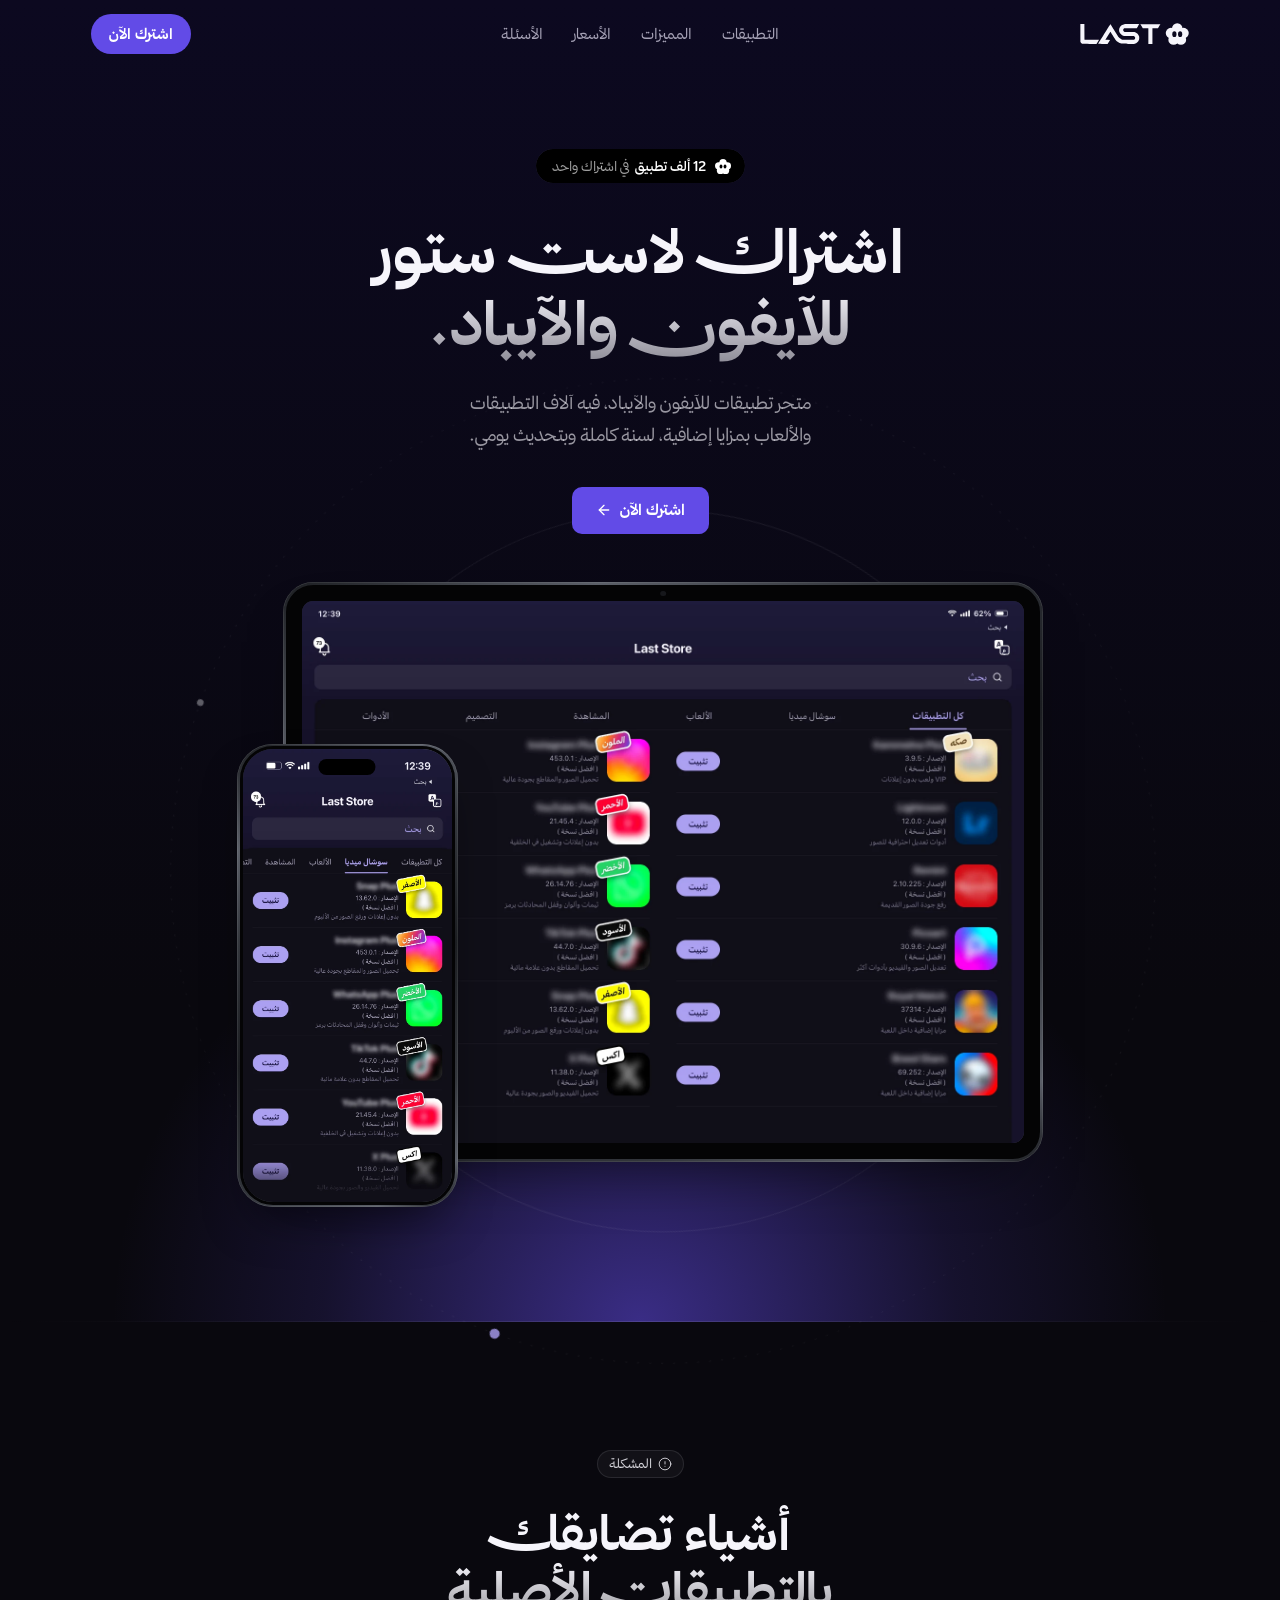
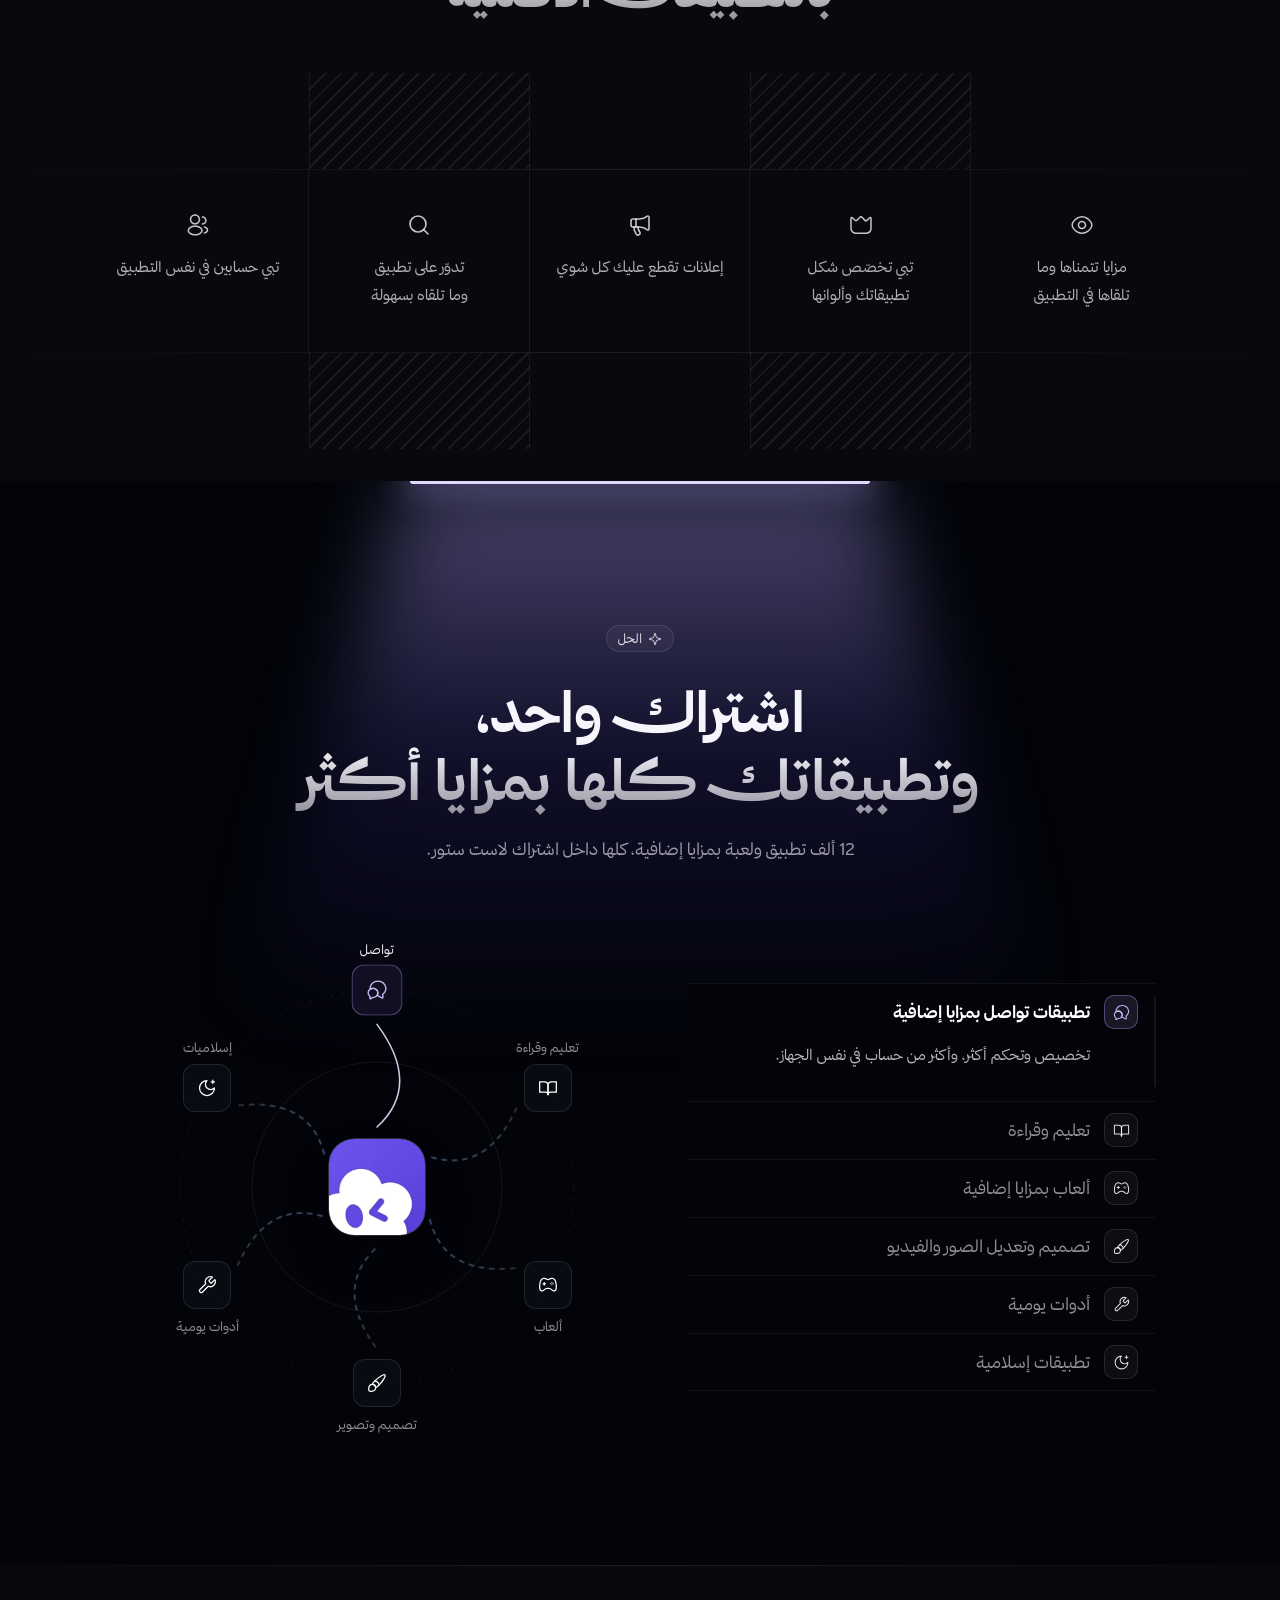
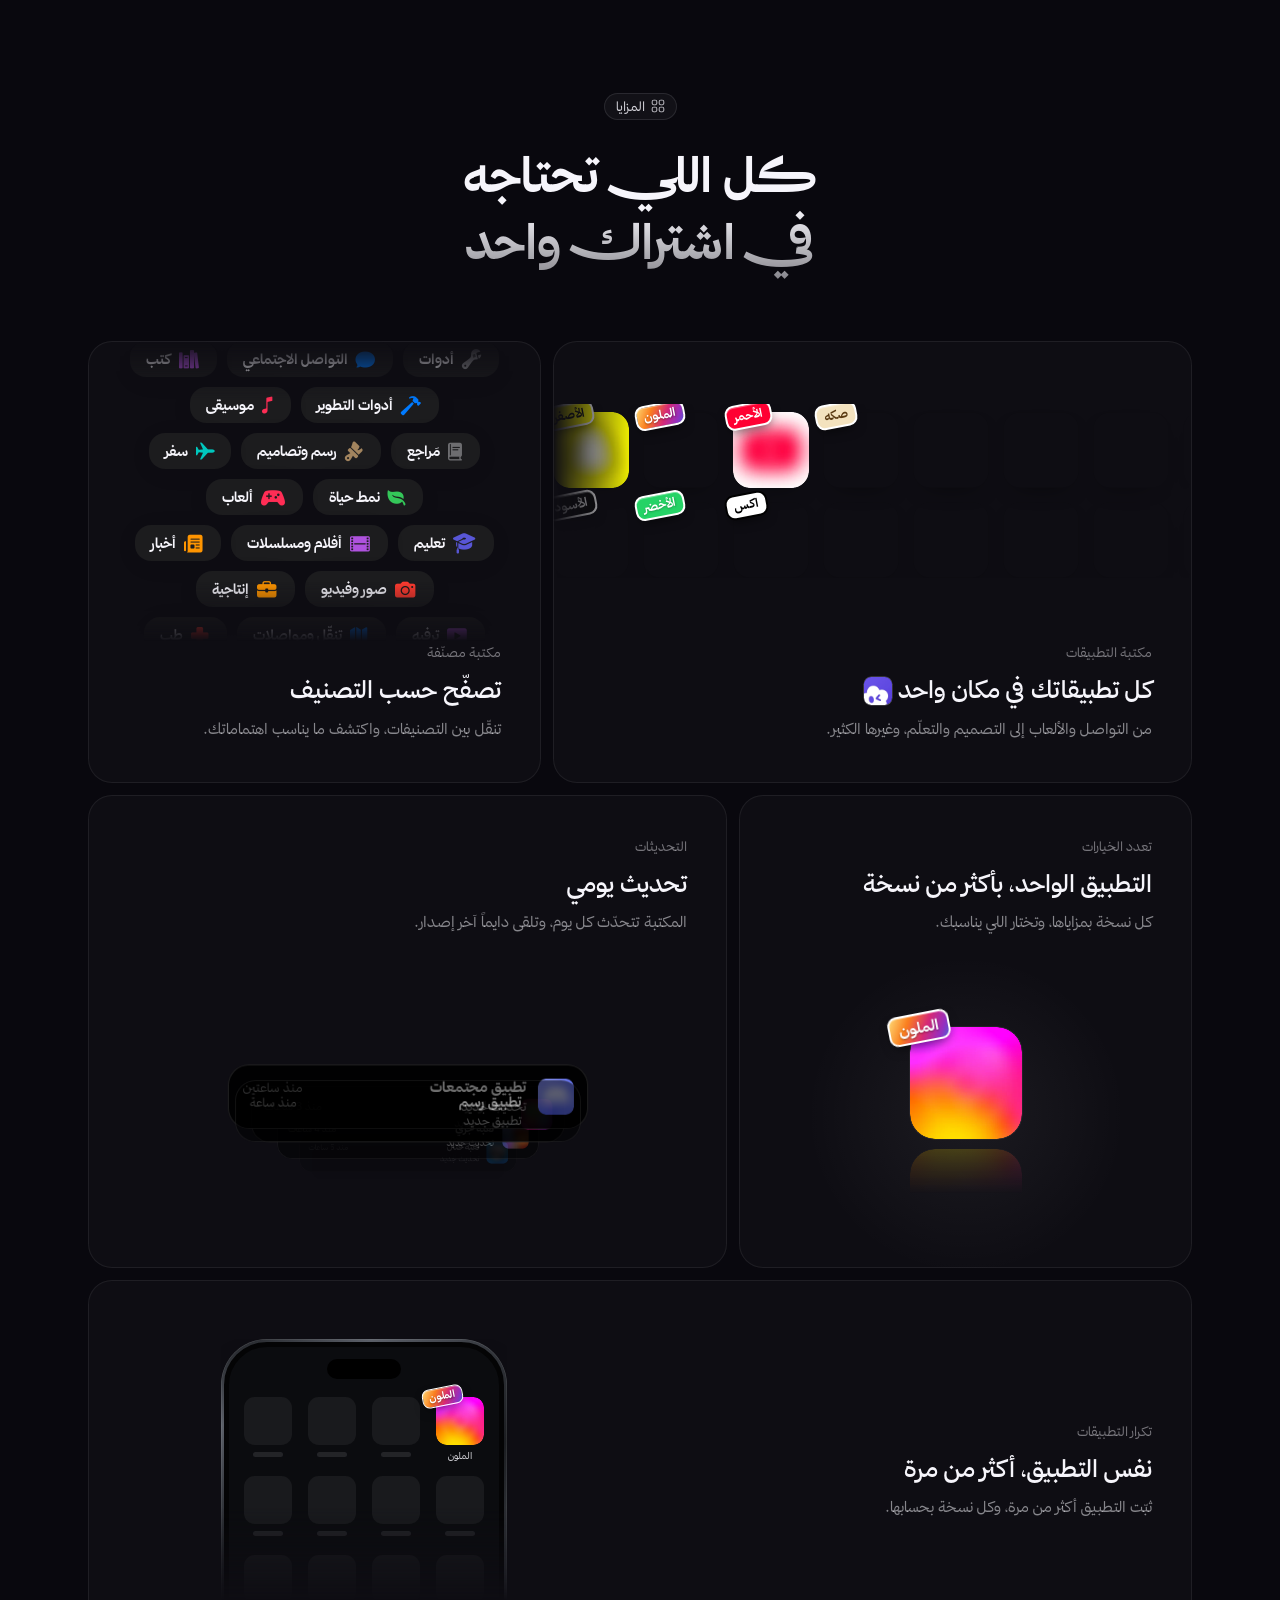
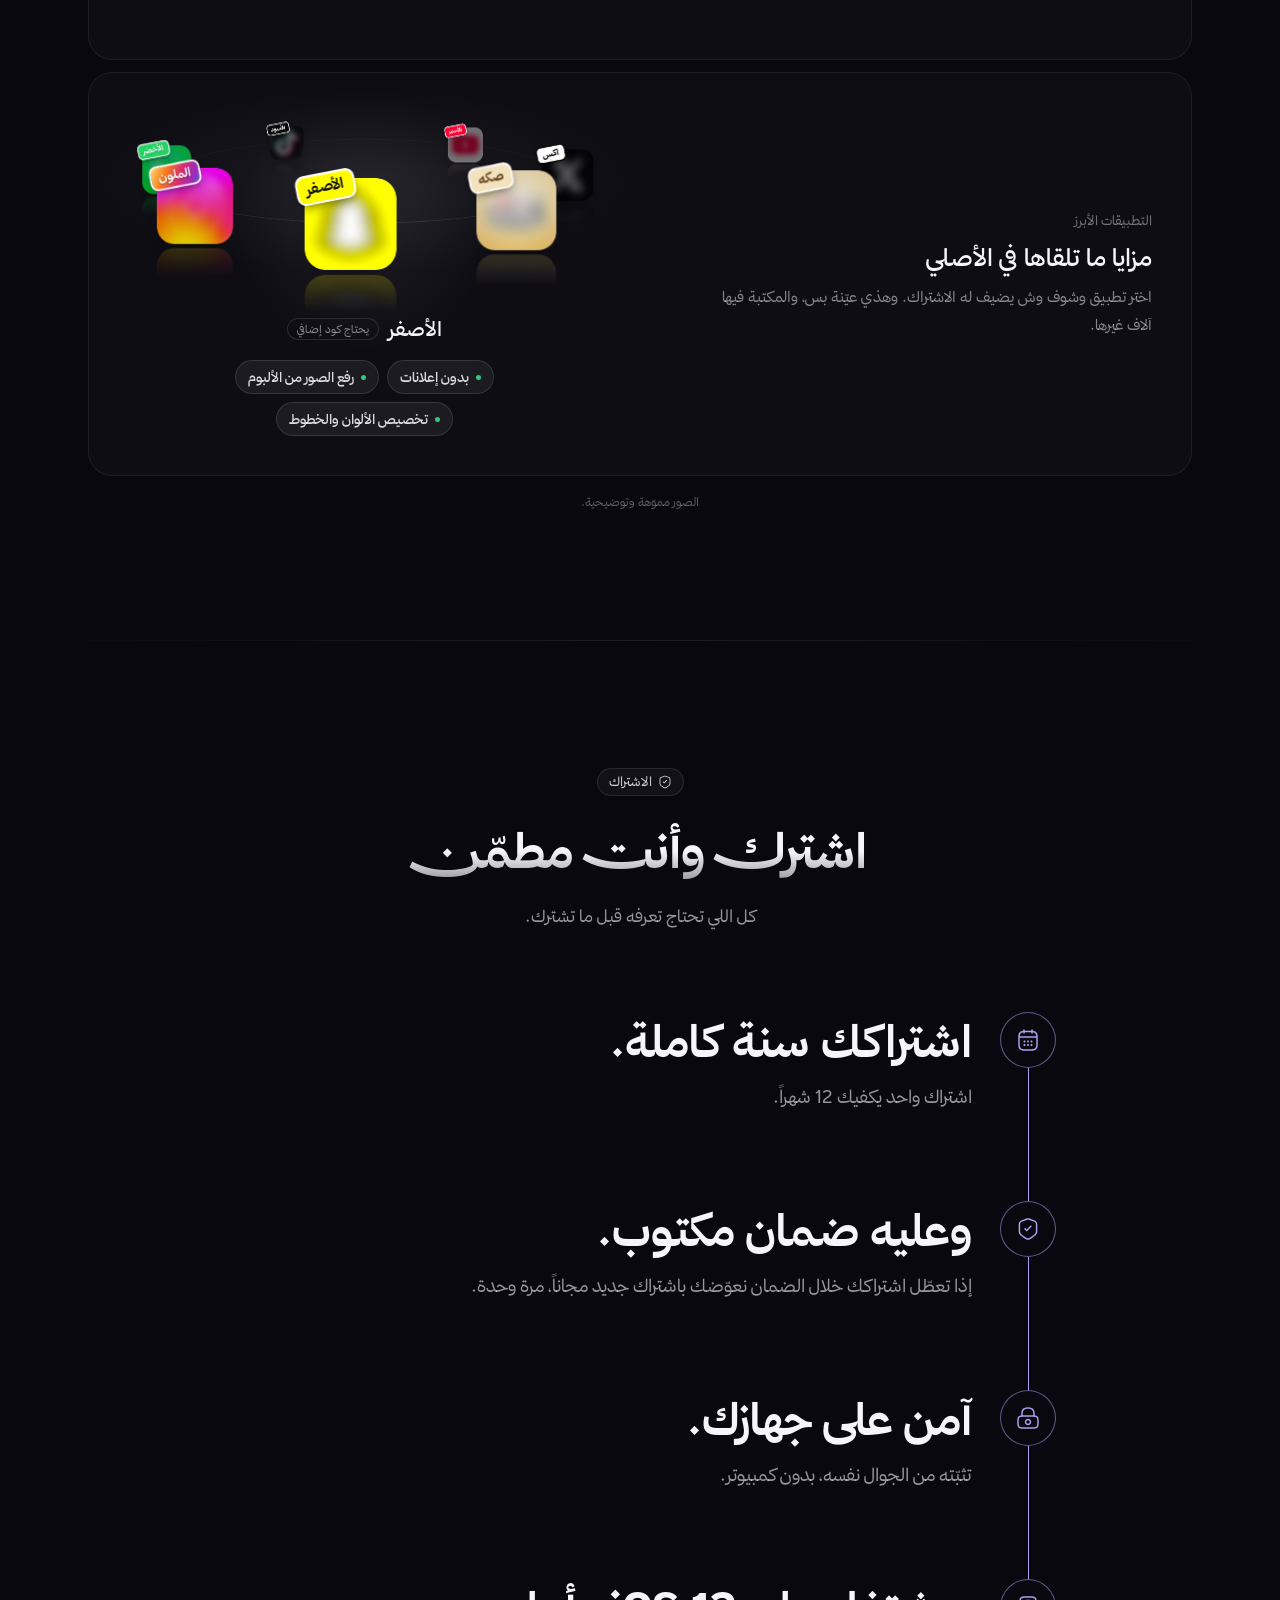
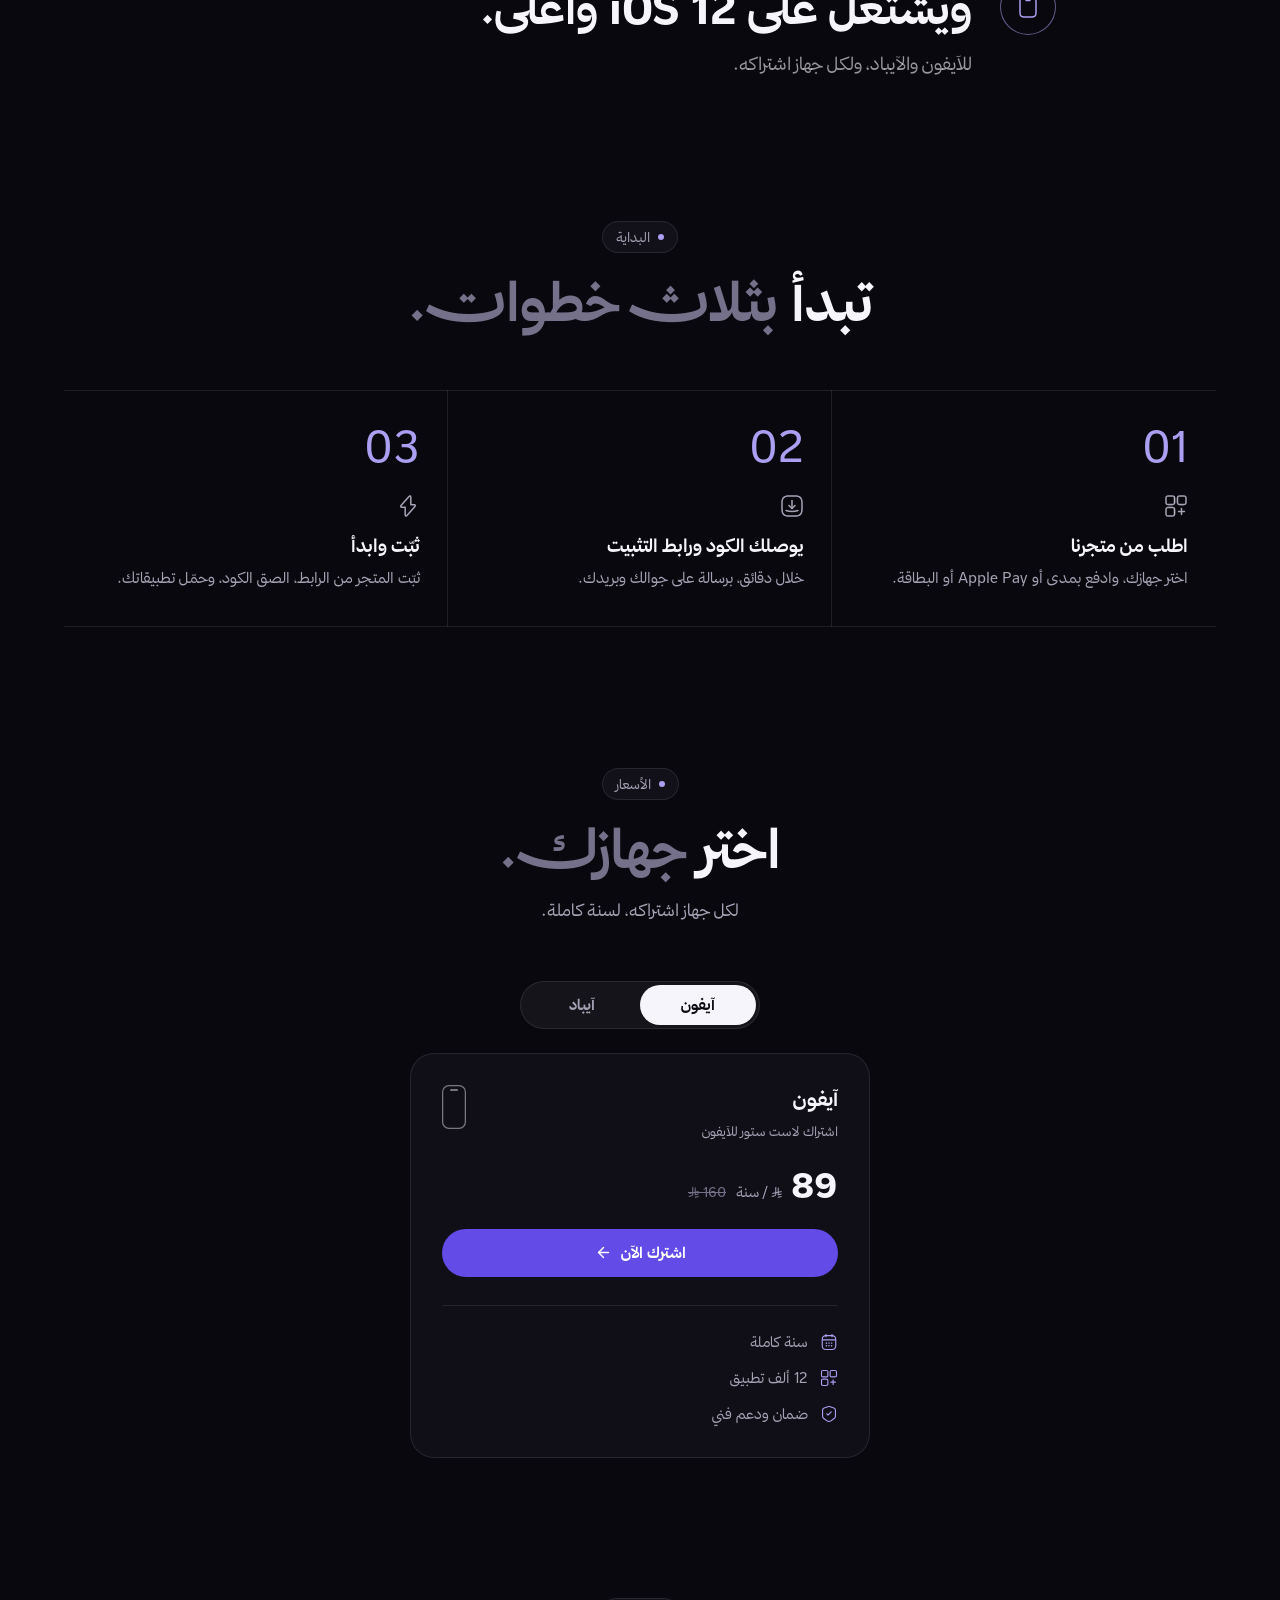
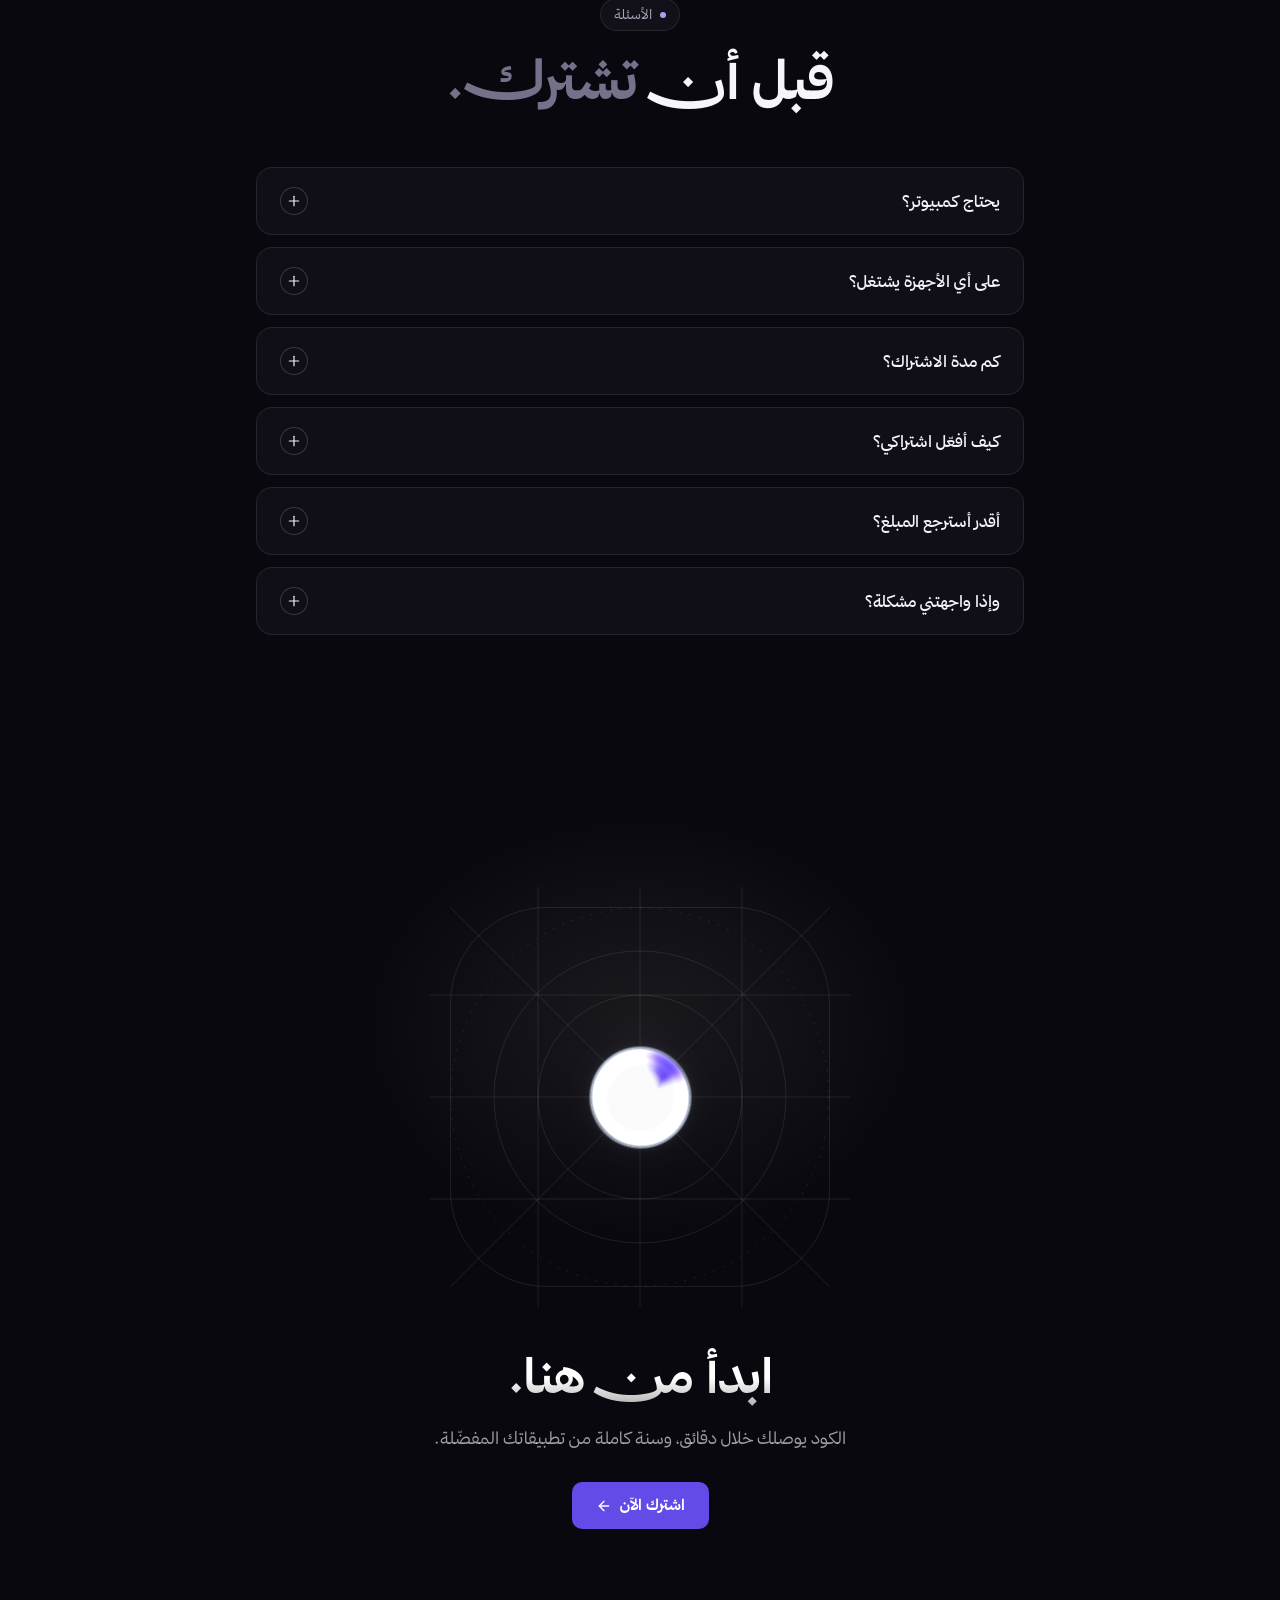
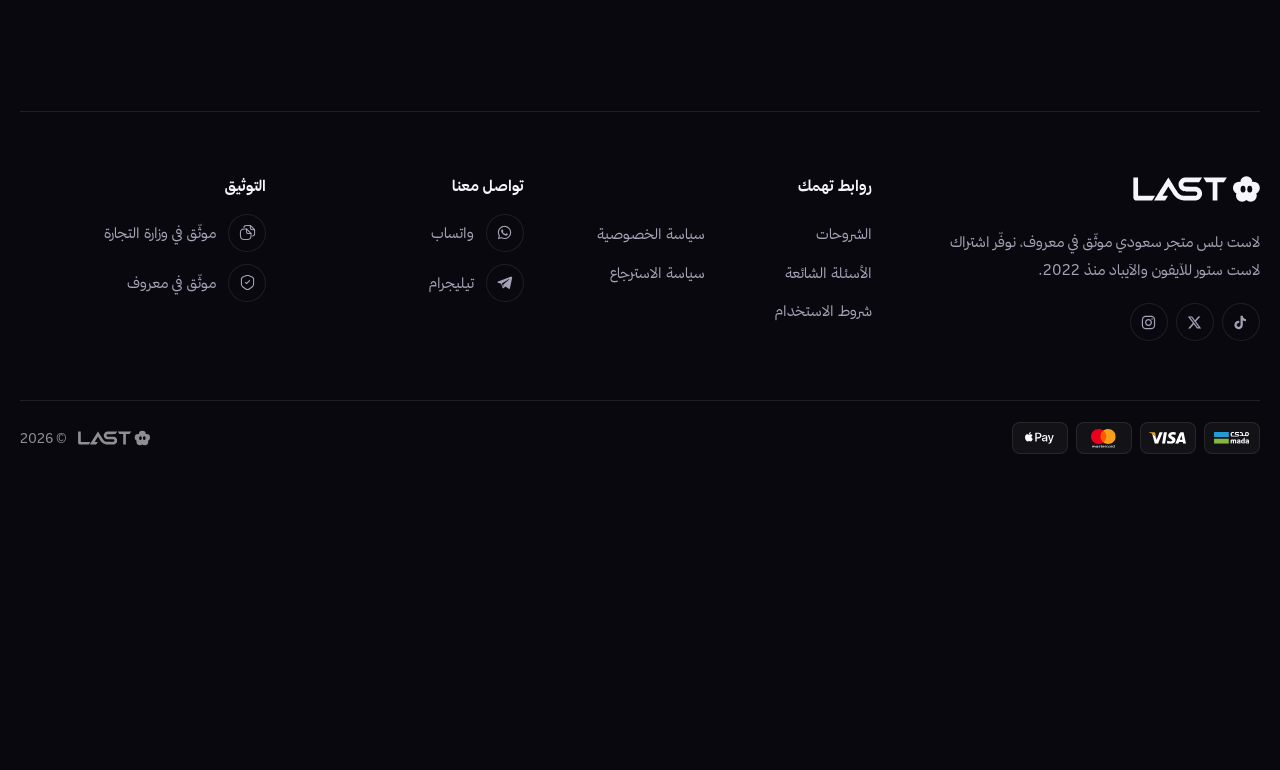
==== commit bc7feb6a: "Publish landing page" ====
--- a/ads-b.html
+++ b/ads-b.html
@@ -41,6 +41,7 @@
 <link rel="stylesheet" href="home-prime/faq.css">
 <link rel="stylesheet" href="home-prime/brand.css">
 <link rel="stylesheet" href="home-ads/ads.css">
+<link rel="stylesheet" href="home-ads/stickers.css">
 <script>
 
 (() => {
@@ -87,8 +88,8 @@
     </div>
     <div class="pr-shots">
       <svg class="pr-rings" aria-hidden="true" viewBox="0 0 640 640" fill="none"><circle cx="320" cy="320" r="214"/><g><circle class="dash" cx="320" cy="320" r="292" stroke-dasharray="2 10"/><circle class="dot" cx="320" cy="28" r="3"/><circle class="dot2" cx="612" cy="320" r="2"/></g></svg>
-      <div class="pr-ipad"><div class="pr-ipad-screen"><img src="home-ads/px/shots/ipad.webp" alt="متجر لاست ستور على الآيباد" width="1520" height="1140" decoding="async" fetchpriority="high"></div></div>
-      <div class="pr-iphone"><span class="pr-island" aria-hidden="true"></span><div class="pr-iphone-screen"><img src="home-ads/px/shots/iphone.webp" alt="صفحة التطبيقات في متجر لاست ستور على الآيفون" width="690" height="1495" decoding="async"></div></div>
+      <div class="pr-ipad"><div class="pr-ipad-screen"><img src="home-ads/bl/shots/ipad.webp" alt="متجر لاست ستور على الآيباد" width="1520" height="1140" decoding="async" fetchpriority="high"></div></div>
+      <div class="pr-iphone"><span class="pr-island" aria-hidden="true"></span><div class="pr-iphone-screen"><img src="home-ads/bl/shots/iphone.webp" alt="صفحة التطبيقات في متجر لاست ستور على الآيفون" width="690" height="1495" decoding="async"></div></div>
     </div>
   </section>
 
@@ -164,7 +165,7 @@
       <article class="pf-card w rv pf-fill">
 
         <div class="pf-vis wall-vis">
-          <div class="wall" data-icons="home-ads/px/wall/snap.webp,home-ads/px/wall/tiktok.webp,home-ads/px/wall/insta.webp,home-ads/px/wall/whatsapp.webp,home-ads/px/wall/youtube.webp,home-ads/px/wall/x.webp,home-ads/px/wall/kammelna.webp,home-ads/px/wall/discord.webp,home-ads/px/wall/picsart.webp,home-ads/px/wall/lightroom.webp,home-ads/px/wall/remini.webp,home-ads/px/wall/pinterest.webp,home-ads/px/wall/twitch.webp,home-ads/px/wall/soundcloud.webp,home-ads/px/wall/duolingo.webp,home-ads/px/wall/facebook.webp,home-ads/px/wall/locket.webp,home-ads/px/wall/radarbot.webp,home-ads/px/wall/jodel.webp" aria-hidden="true">
+          <div class="wall" data-icons="home-ads/bl/240/snap.webp|الأصفر|stk-y,home-ads/bl/240/tiktok.webp|الأسود|stk-k,home-ads/bl/240/insta.webp|الملون|stk-c,home-ads/bl/240/whatsapp.webp|الأخضر|stk-g,home-ads/bl/240/youtube.webp|الأحمر|stk-r,home-ads/bl/240/x.webp|اكس|stk-x,home-ads/bl/240/kammelna.webp|صكه|stk-s,home-ads/bl/240/discord.webp,home-ads/bl/240/picsart.webp,home-ads/bl/240/lightroom.webp,home-ads/bl/240/remini.webp,home-ads/bl/240/twitch.webp,home-ads/bl/240/spotify.webp,home-ads/bl/240/telegram.webp,home-ads/bl/240/locket.webp,home-ads/bl/240/capcut.webp,home-ads/bl/240/reddit.webp,home-ads/bl/240/royal.webp,home-ads/bl/240/brawl.webp" aria-hidden="true">
             <div class="wall-row" data-set="0"><div class="wall-track"></div></div>
             <div class="wall-row back" data-set="1"><div class="wall-track"></div></div>
           </div>
@@ -204,7 +205,7 @@
                 <div class="dup-i dup-ph"><b></b><i></i></div><div class="dup-i dup-ph"><b></b><i></i></div><div class="dup-i dup-ph"><b></b><i></i></div>
                 <div class="dup-i dup-ph"><b></b><i></i></div><div class="dup-i dup-ph"><b></b><i></i></div><div class="dup-i dup-ph"><b></b><i></i></div>
                 <div class="dup-i dup-ph"><b></b><i></i></div><div class="dup-i dup-ph"><b></b><i></i></div>
-                <figure class="dup-i dup-app" data-name="تطبيق الصور"><img src="home-ads/px/web/insta.webp" alt="" loading="lazy" width="48" height="48"><figcaption><span>تطبيق الصور</span></figcaption></figure>
+                <figure class="dup-i dup-app" data-name="الملون"><img src="home-ads/bl/360/insta.webp" alt="" loading="lazy" width="48" height="48"><i class="stk stk-c">الملون</i><figcaption><span>الملون</span></figcaption></figure>
               </div></div>
             </div>
           </div>
@@ -217,7 +218,7 @@
         <div class="pf-vis ap-vis"></div>
       </article>
     </div>
-    <p class="pf-foot">الصور والأسماء مموّهة وتوضيحية.</p>
+    <p class="pf-foot">الصور مموّهة وتوضيحية.</p>
   </section>
 
   <section class="as" aria-labelledby="as-t">
@@ -382,11 +383,11 @@
 <script src="home-prime/features.js" defer></script>
 <script src="home-prime/solution5.js" defer></script>
 <script src="home-prime/dup.js" defer></script>
-<script src="home-prime/wall.js" defer></script>
+<script src="home-ads/wall-b.js" defer></script>
 <script src="home-prime/cats.js" defer></script>
-<script src="home-ads/updates-b.js" defer></script>
-<script src="home-ads/combo-b.js" defer></script>
-<script src="home-ads/ring-b.js" defer></script>
+<script src="home-ads/updates-c.js" defer></script>
+<script src="home-ads/combo-c.js" defer></script>
+<script src="home-ads/ring-c.js" defer></script>
 <script src="home-prime/assure.js" defer></script>
 <script src="home-prime/plans.js" defer></script>
 </body>
--- a/home-ads/stickers.css
+++ b/home-ads/stickers.css
@@ -0,0 +1,23 @@
+/* tilted sticker badges naming the blurred apps */
+.stk{position:absolute;z-index:4;white-space:nowrap;font-family:"Thmanyah Sans",-apple-system,sans-serif;font-weight:700!important;font-style:normal;line-height:1;
+  border:2px solid #fff;border-radius:9px;transform:rotate(-11deg);pointer-events:none;
+  box-shadow:0 5px 12px -4px rgba(0,0,0,.6),inset 0 1px 0 rgba(255,255,255,.35)}
+.stk-y{background:#FFFC00;color:#141414}
+.stk-c{background:linear-gradient(120deg,#FEDA75,#FA7E1E 30%,#D62976 60%,#962FBF 85%,#4F5BD5);color:#fff;text-shadow:0 1px 2px rgba(0,0,0,.35)}
+.stk-g{background:#25D366;color:#fff;text-shadow:0 1px 2px rgba(0,0,0,.25)}
+.stk-k{background:#0A0A0A;color:#fff}
+.stk-r{background:#FF0033;color:#fff}
+.stk-x{background:#fff;color:#000;border-color:#000}
+.stk-s{background:#F3E2BE;color:#5A3A12}
+/* wall */
+.wall-track .wi{position:relative;flex:none;width:var(--icon);height:var(--icon)}
+.wall-track .wi img{width:100%;height:100%;border-radius:22.37%;display:block}
+.wall-track .stk{top:-9px;left:-8px;font-size:12px;padding:4px 7px 5px}
+.wall-row{z-index:1}.wall-row:first-child{margin-top:8px}
+/* ring */
+.rg-ico{overflow:visible}
+.rg-ico .stk{top:-6%;left:-10%;font-size:clamp(11px,1.15vw,16px);padding:.35em .6em .42em;border-width:2px}
+/* dup + combo + updates */
+.dup-app .stk{top:-10px;left:-14px;font-size:10px;padding:3px 6px 4px;border-width:1.5px;border-radius:7px}
+.cb-breath .stk{top:-14px;left:-22px;font-size:15px;padding:5px 9px 6px}
+.nx-note .stk{top:6px;inset-inline-start:2px;font-size:9px;padding:2px 5px 3px;border-width:1.5px;border-radius:6px}
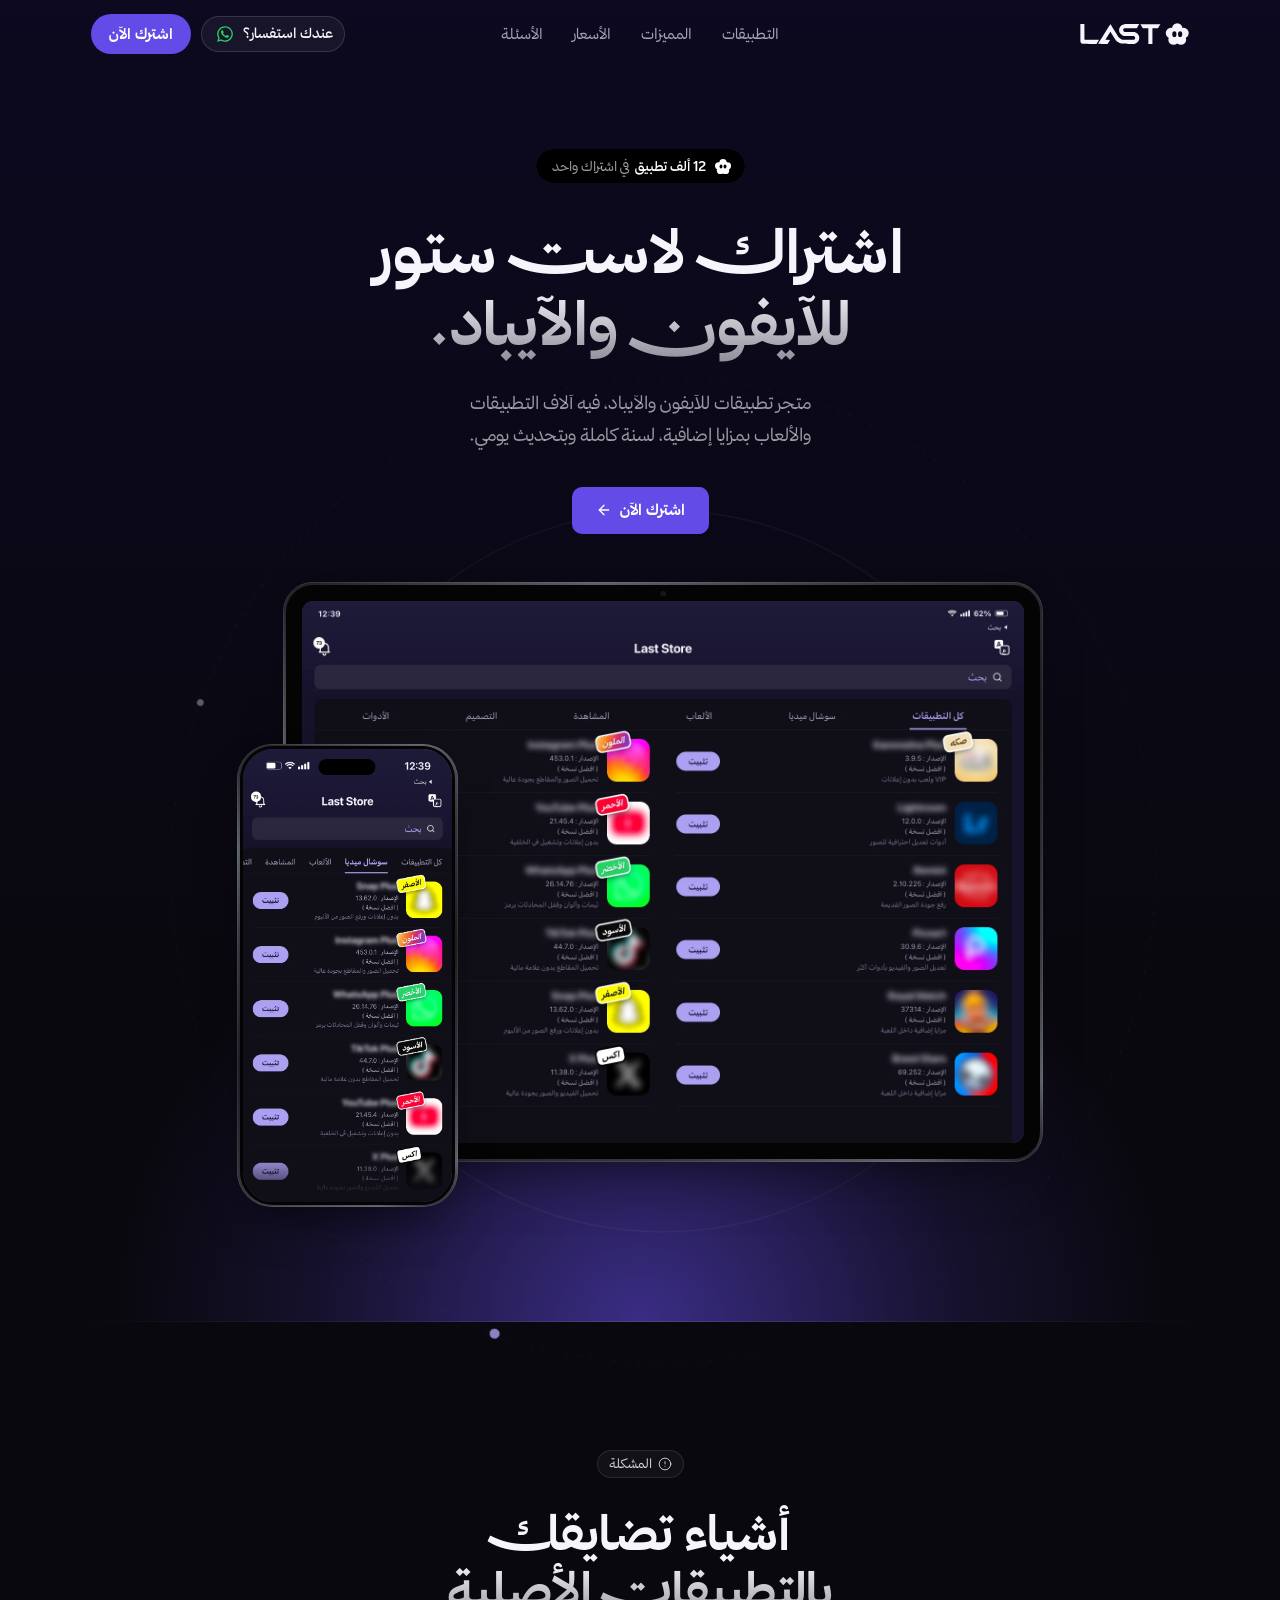
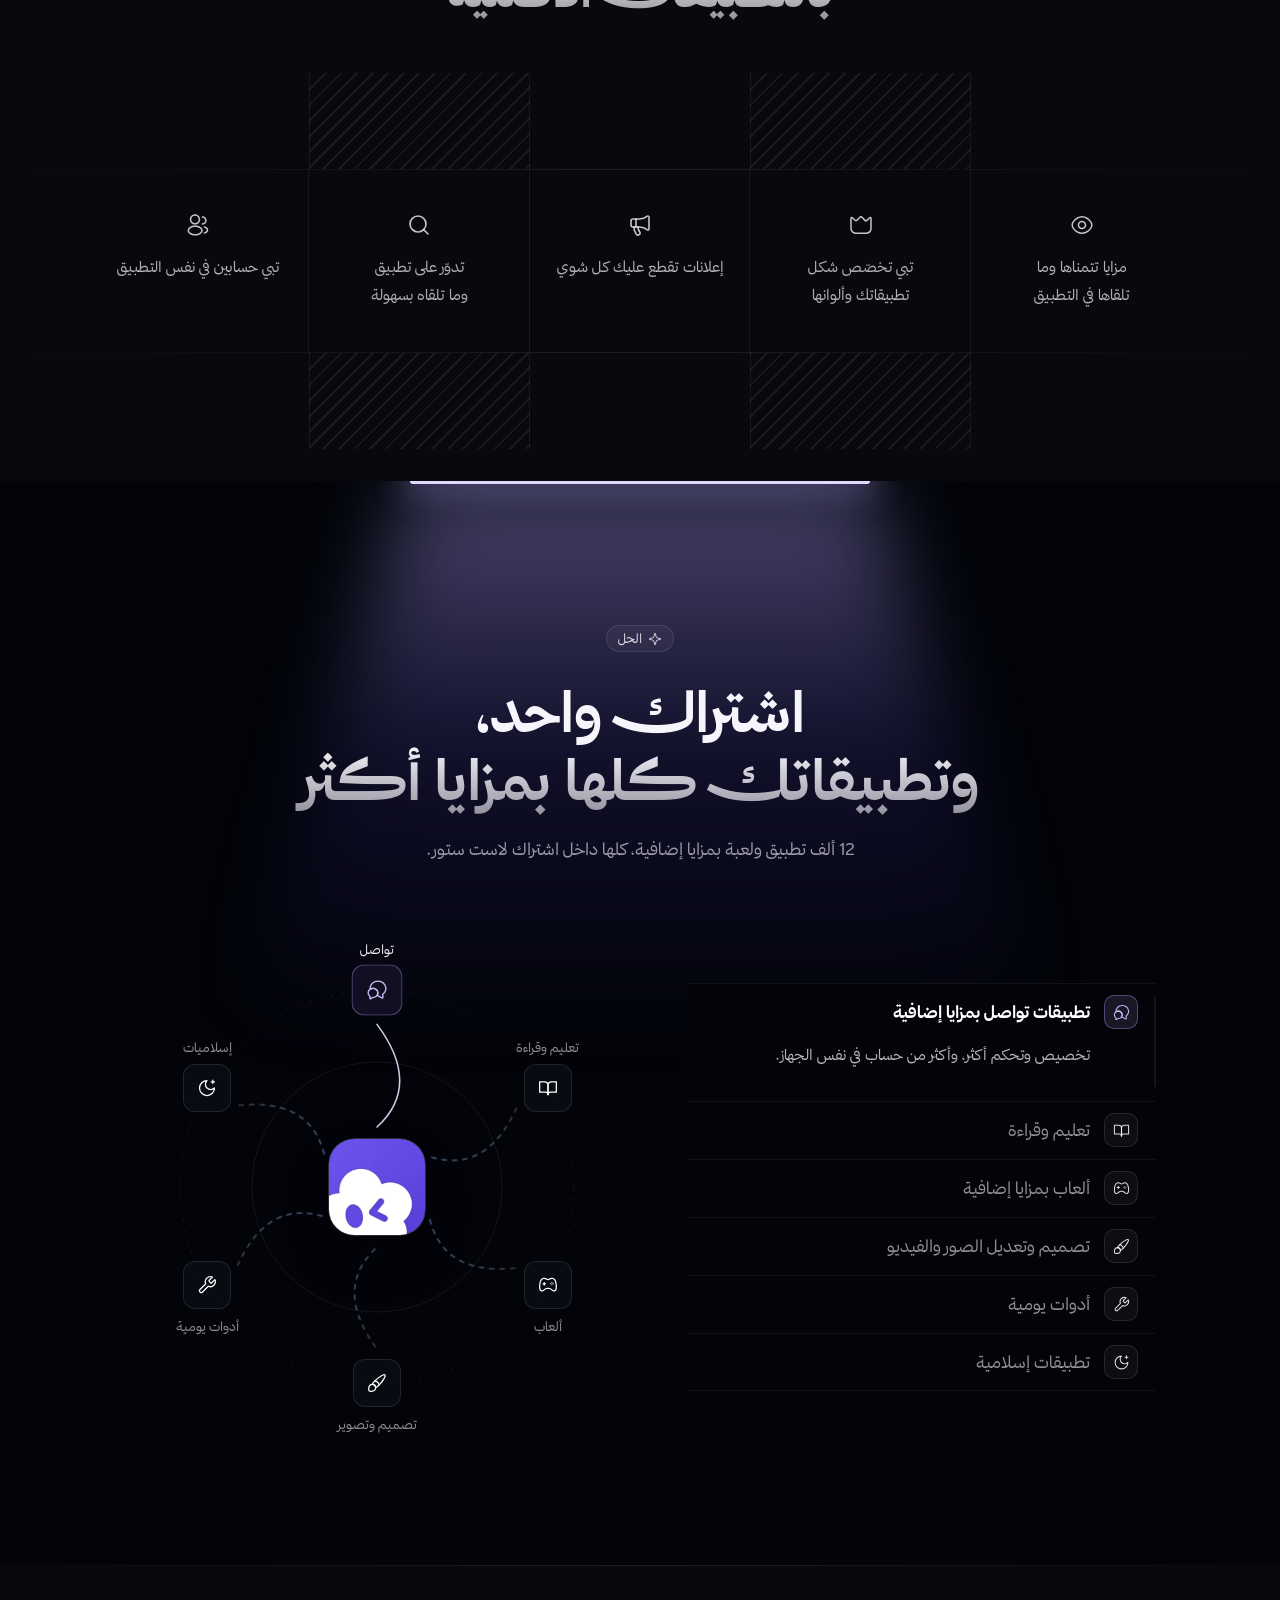
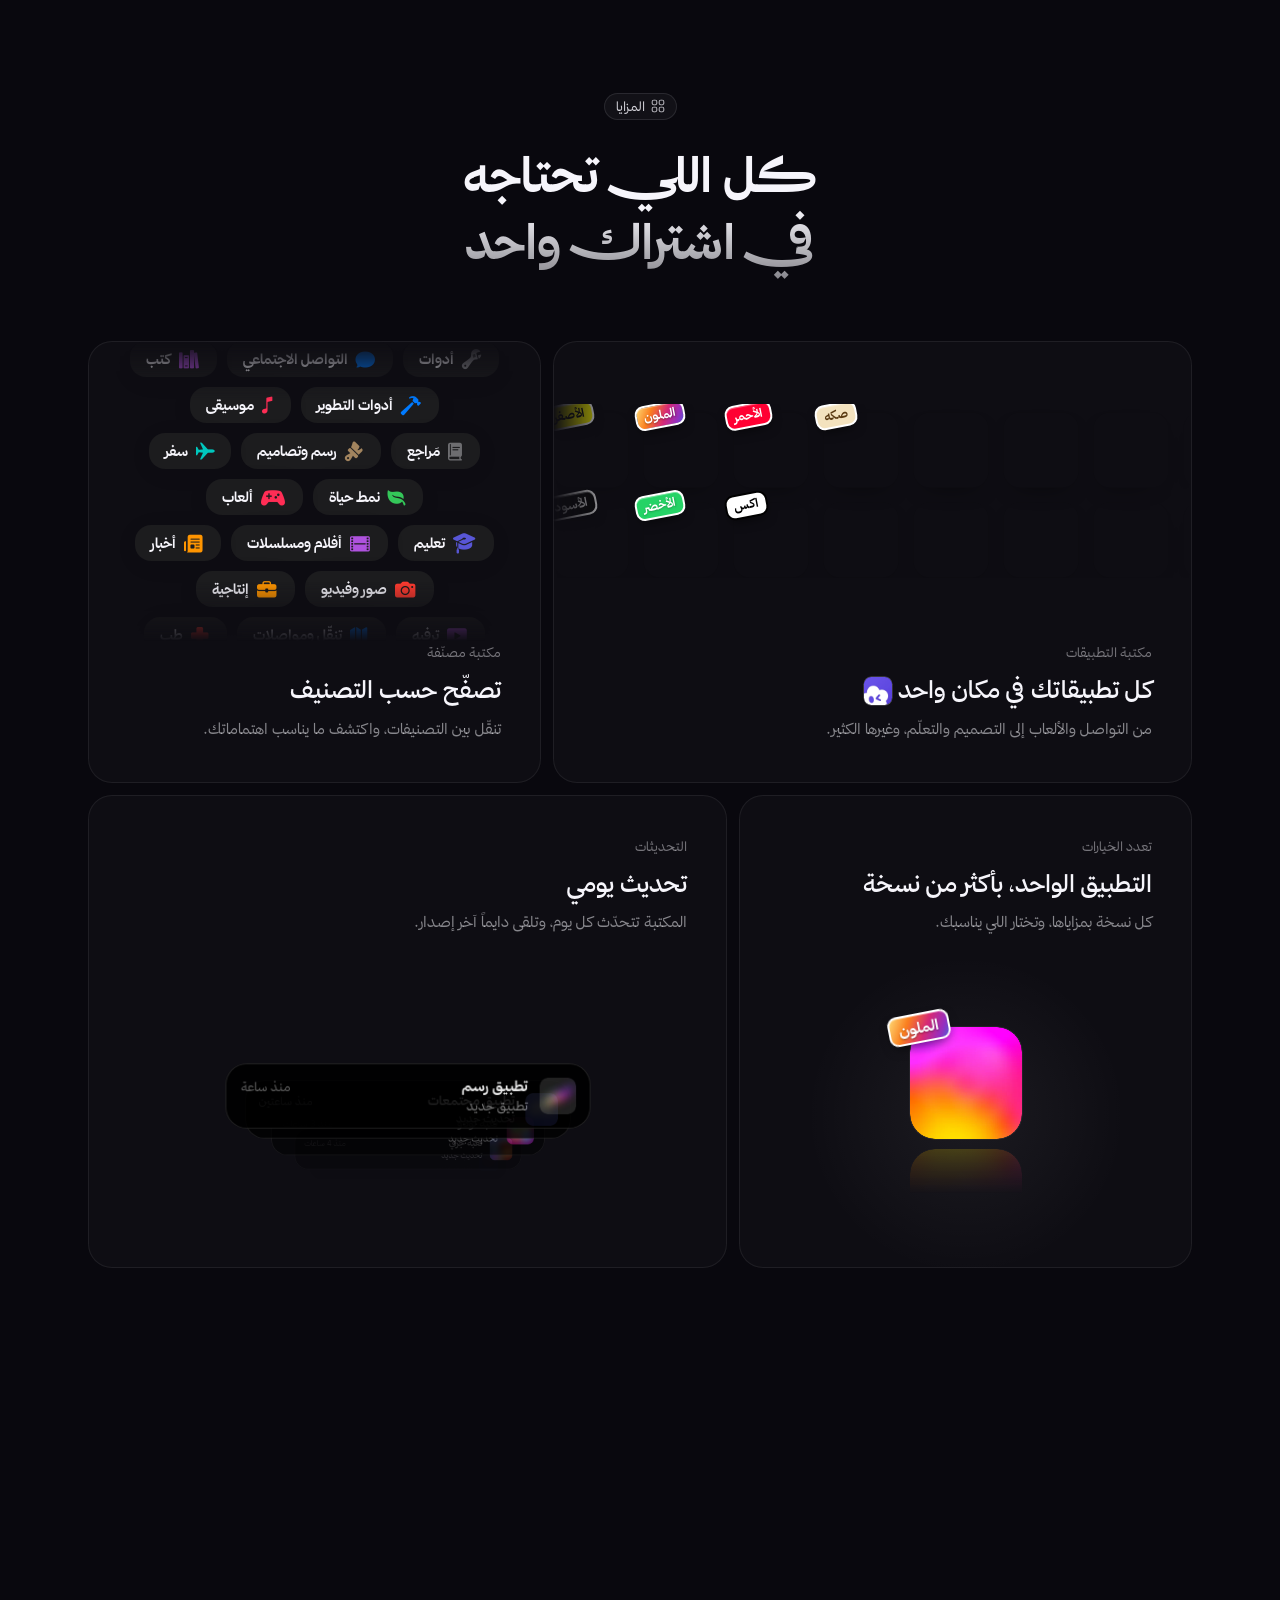
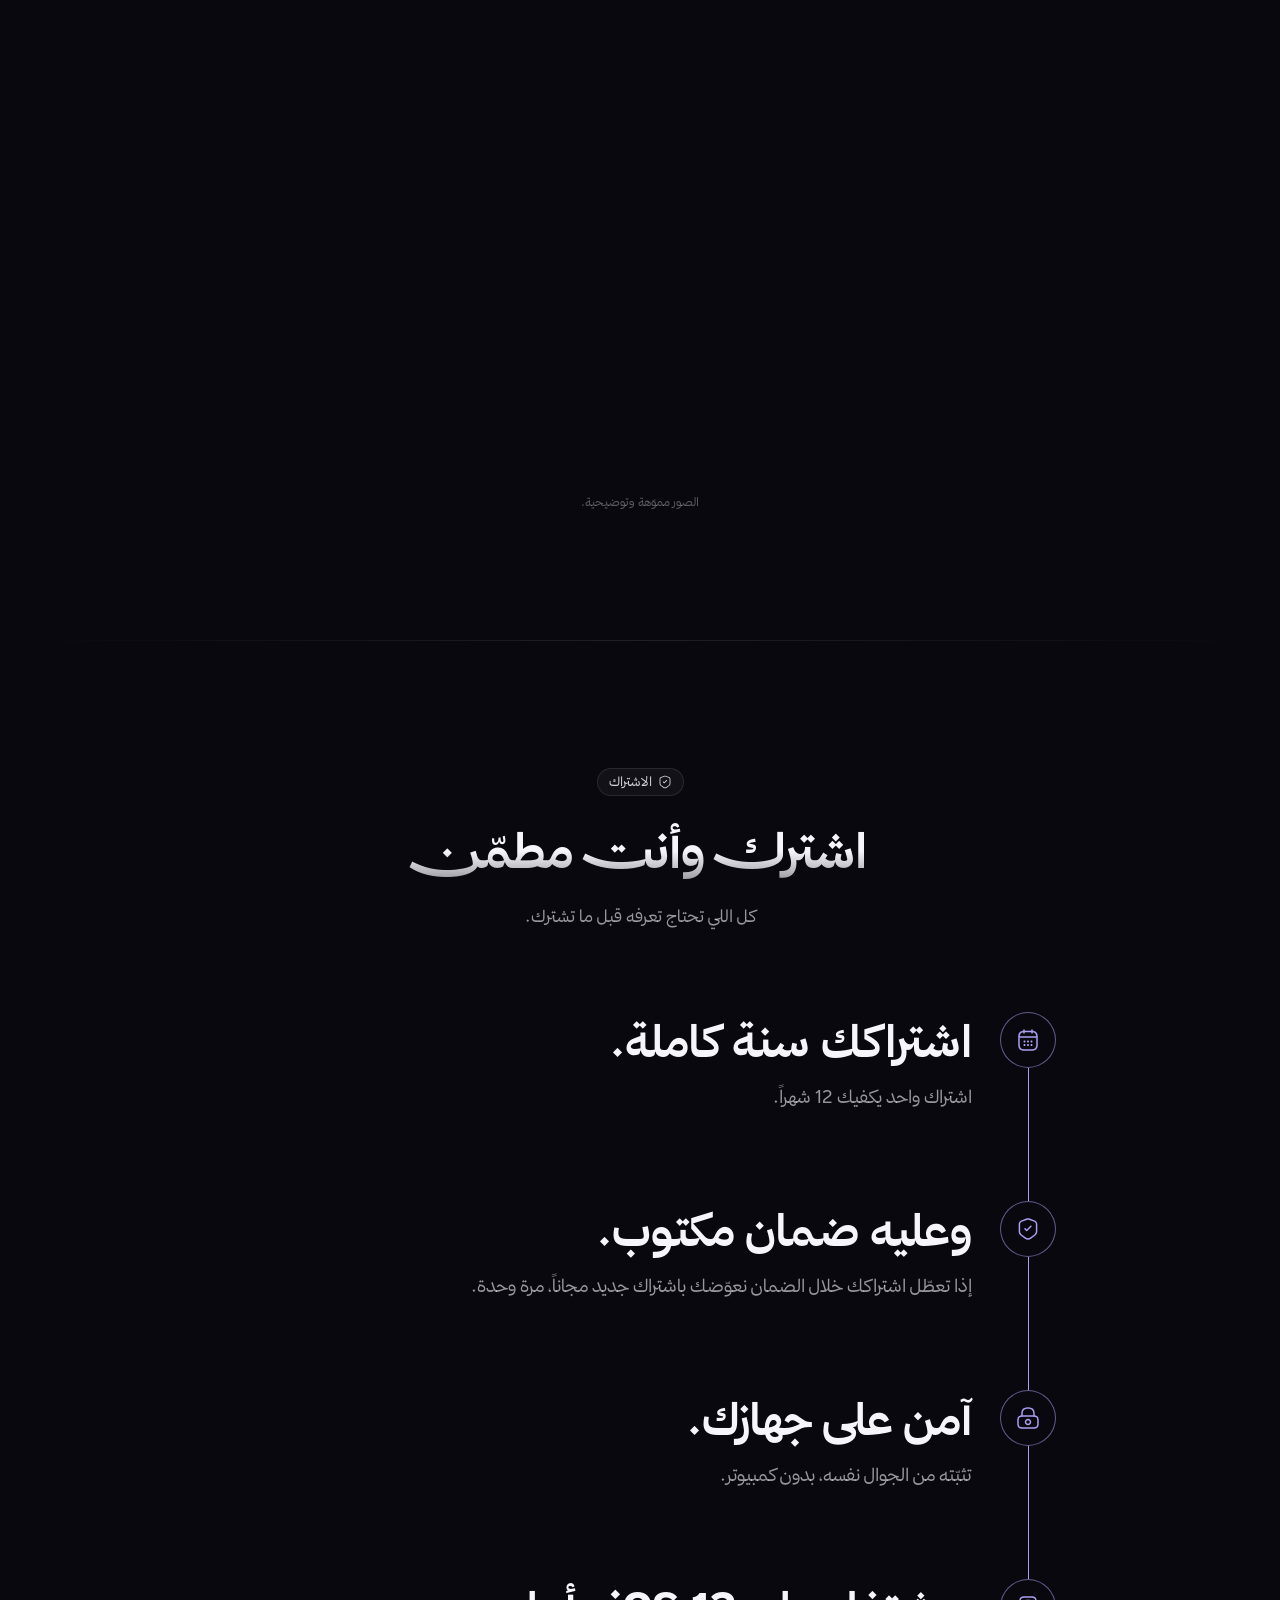
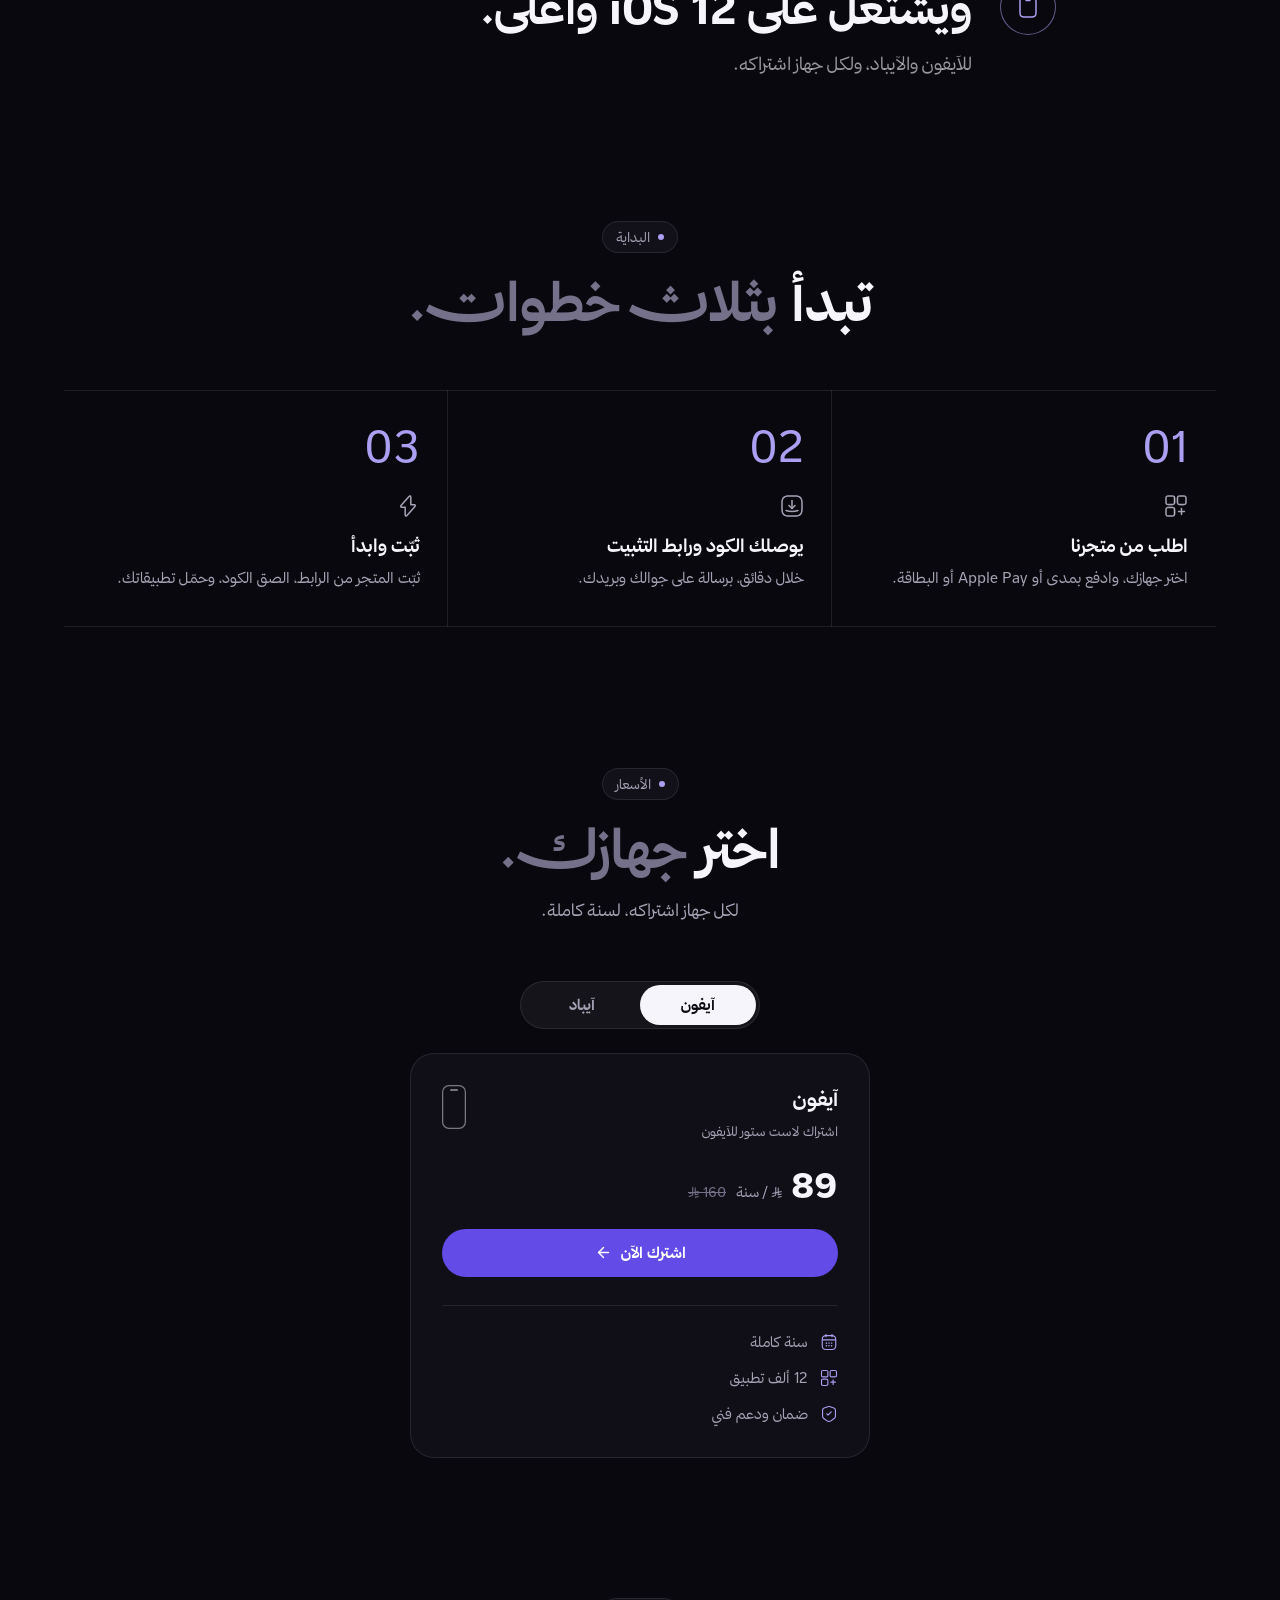
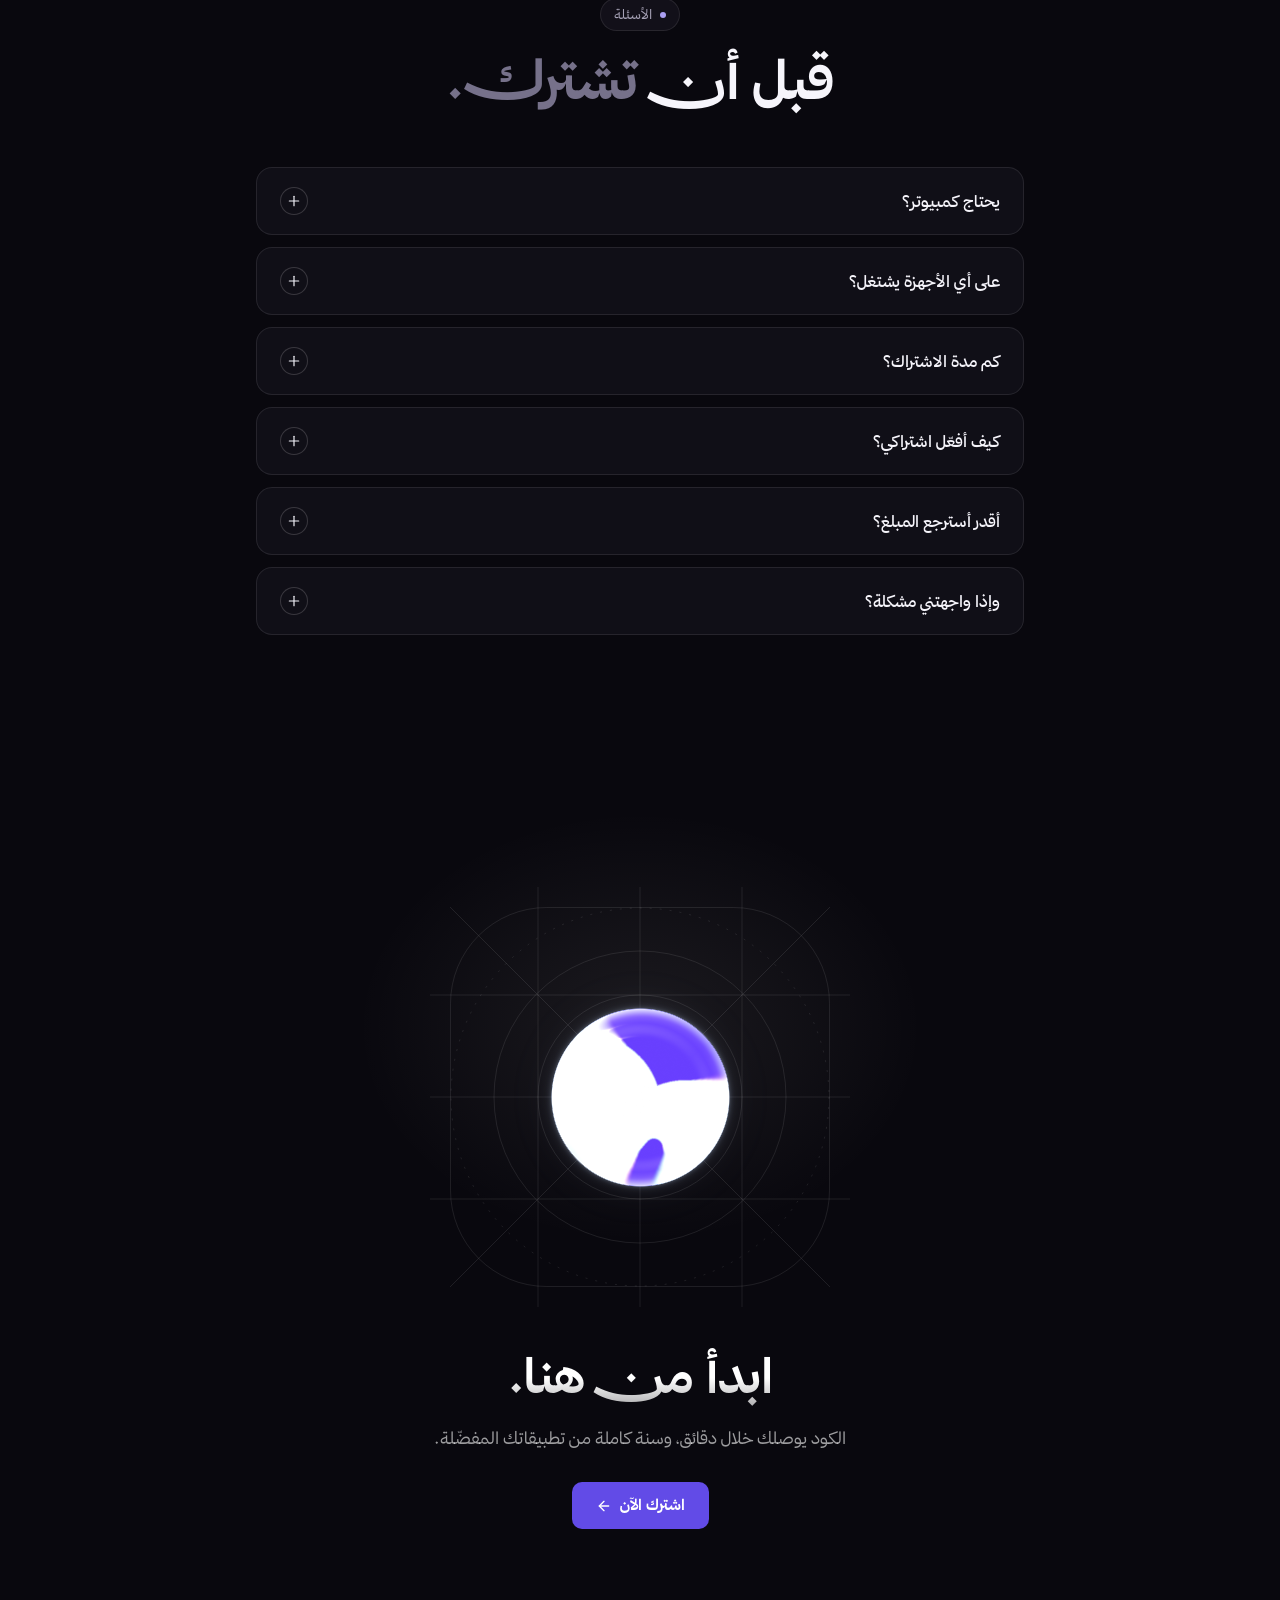
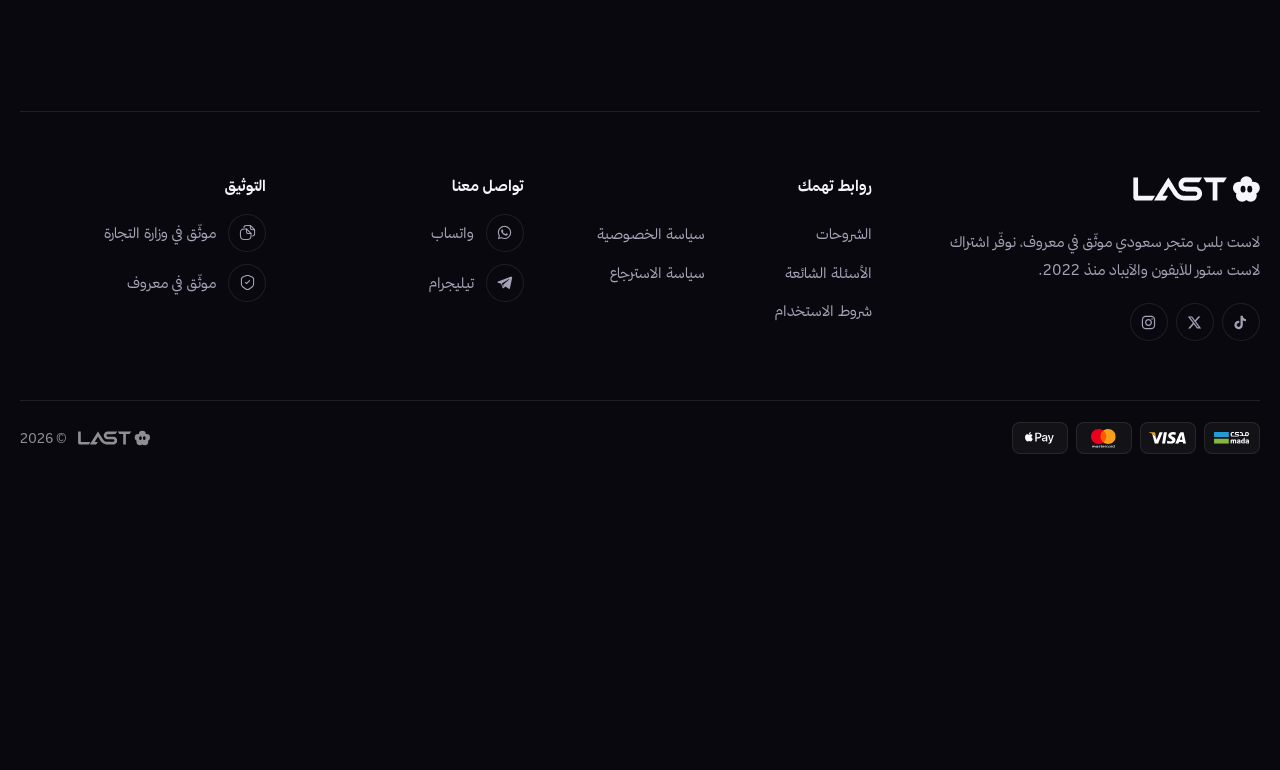
==== commit 919e7bb4: "Publish landing page" ====
--- a/ads-b.html
+++ b/ads-b.html
@@ -65,6 +65,7 @@
     </nav>
     <div class="pr-acts">
       
+      <a class="ask" href="https://wa.me/966505424669" target="_top" rel="noopener" aria-label="عندك استفسار؟ تواصل معنا على واتساب"><span>عندك استفسار؟</span><i class="m ct-whatsapp" aria-hidden="true"></i></a>
       <a class="btn btn-sm" href="#plans">اشترك الآن</a>
     </div>
   </div>
--- a/home-ads/ads.css
+++ b/home-ads/ads.css
@@ -1,3 +1,12 @@
 /* ad-safe twin: small additions only */
 .fq-ans a{color:var(--ink);text-decoration:underline;text-underline-offset:3px}
 @media (min-width:1024px){.pf-card.dup-card .pf-vis{min-height:380px}}
+/* inquiry button in the top bar */
+.ask{display:inline-flex;align-items:center;gap:8px;min-height:36px;padding:0 12px 0 14px;border-radius:999px;white-space:nowrap;
+  font-size:14px;font-weight:500;color:var(--ink);background:color-mix(in srgb,var(--ink) 5%,transparent);
+  box-shadow:inset 0 0 0 1px color-mix(in srgb,var(--ink) 14%,transparent);transition:background-color .2s,box-shadow .2s}
+.ask .m{width:20px;height:20px;color:#25D366}
+@media (hover:hover){.ask:hover{background:color-mix(in srgb,var(--ink) 9%,transparent);box-shadow:inset 0 0 0 1px color-mix(in srgb,#25D366 55%,transparent)}}
+.ask:focus-visible{outline:2px solid #AB9FF2;outline-offset:3px}
+@media (max-width:420px){.top-in{gap:10px}.pr-acts{gap:8px}.ask{padding:0 10px 0 11px;gap:6px;font-size:13px}.ask .m{width:18px;height:18px}.pr-acts .btn-sm{padding:0 12px;font-size:13px}}
+@media (max-width:350px){.ask span{display:none}.ask{padding:0 9px}}
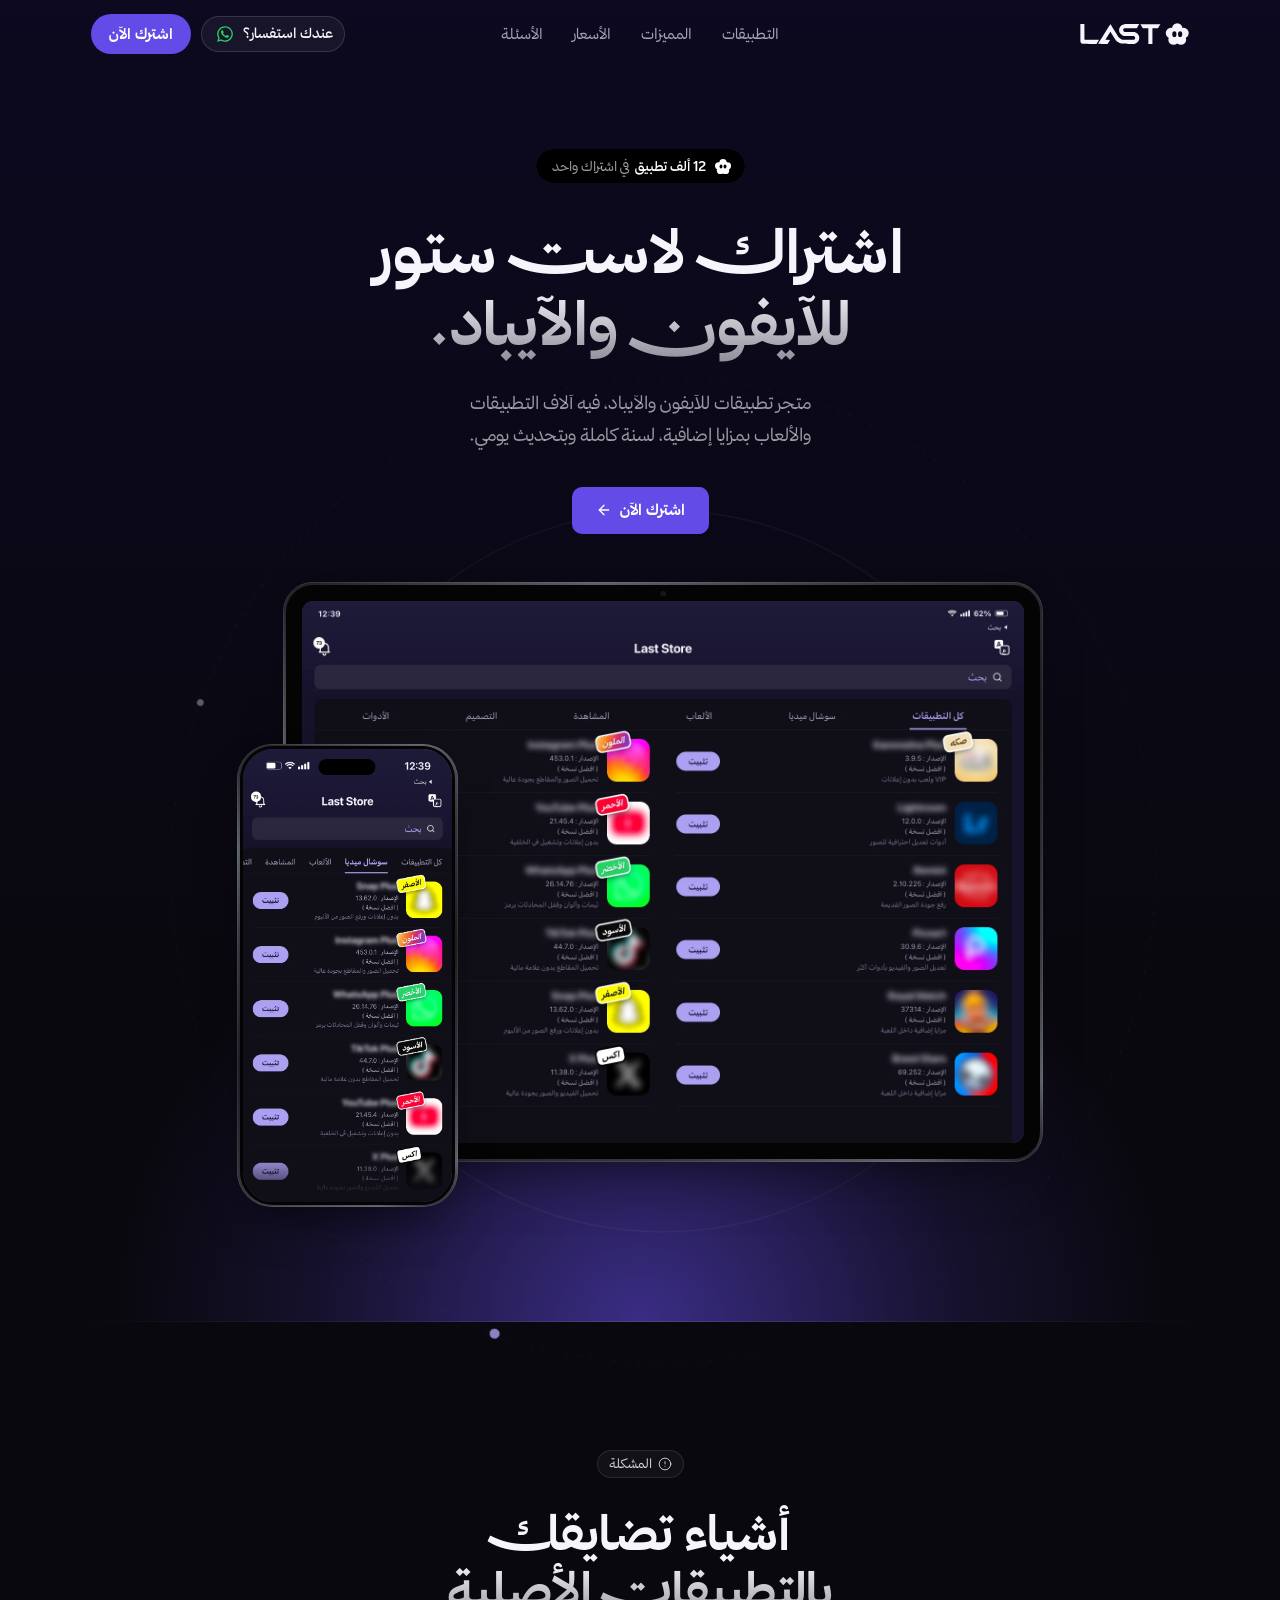
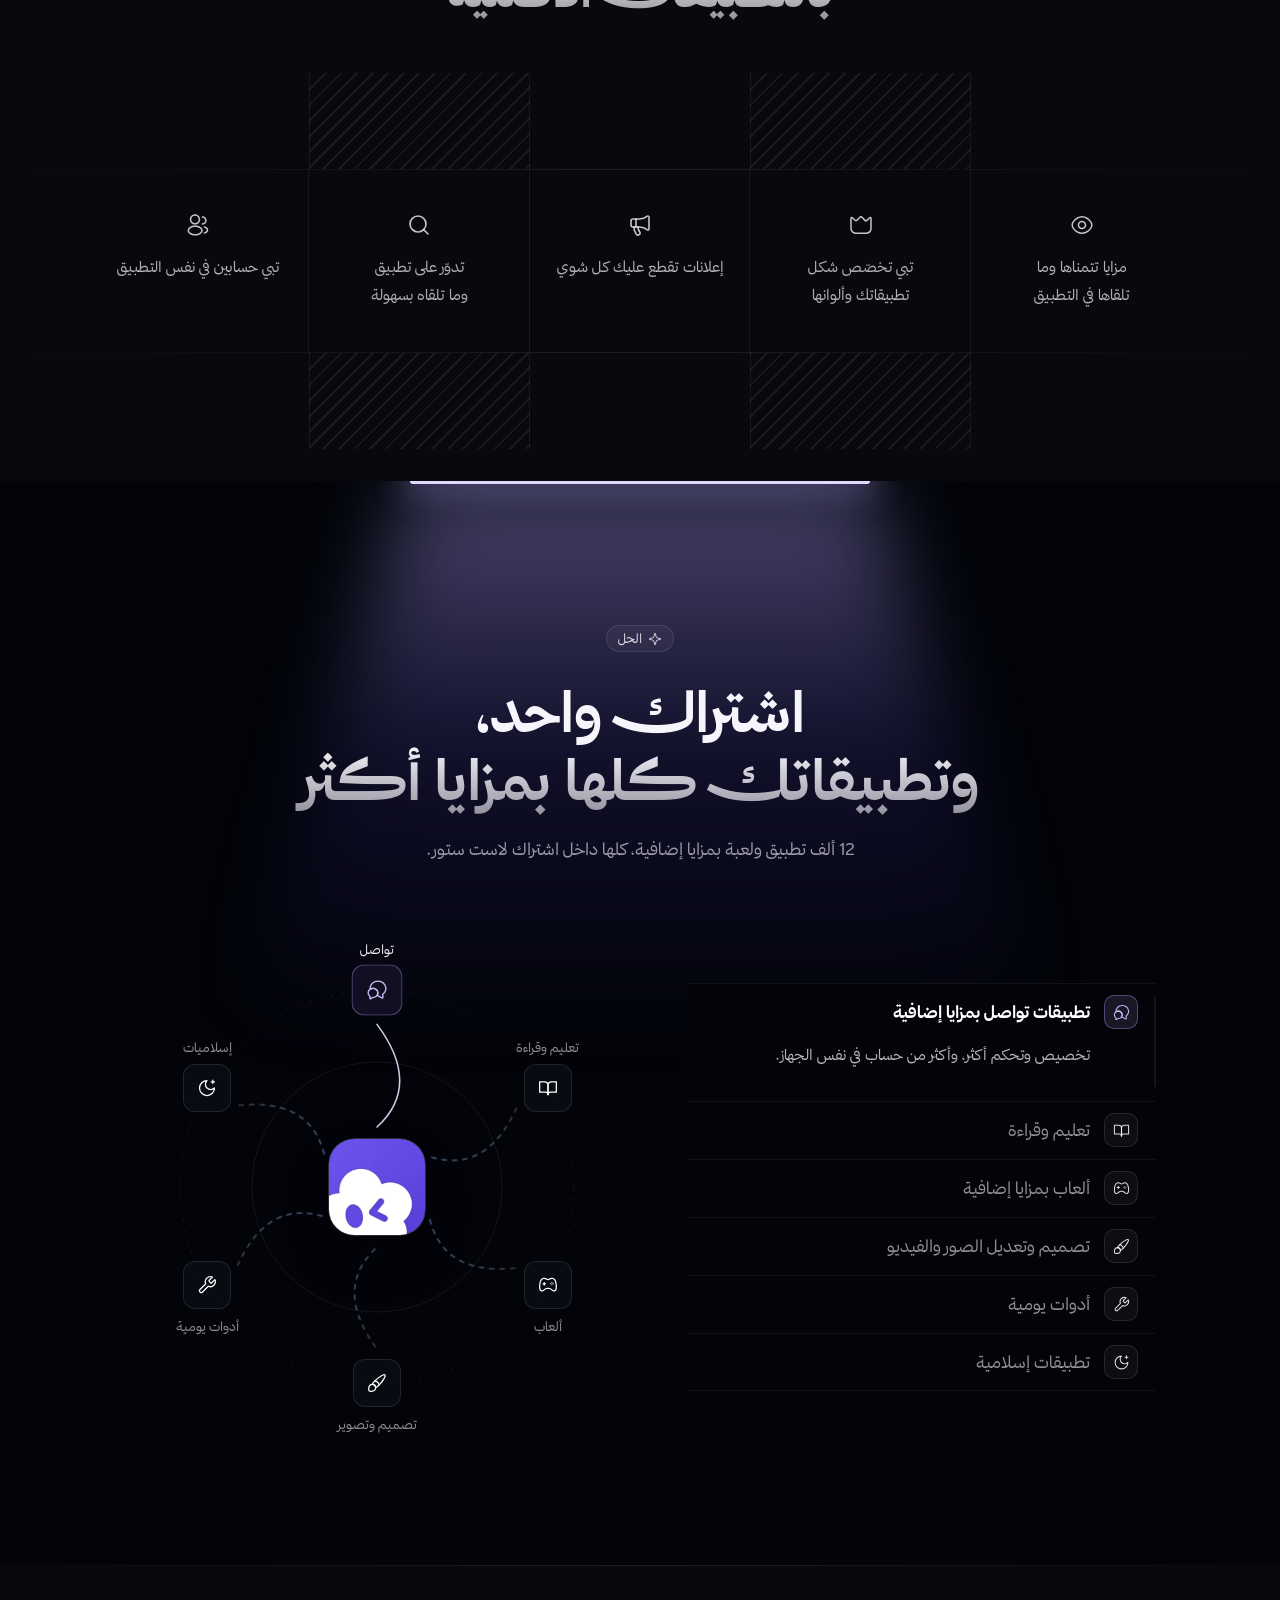
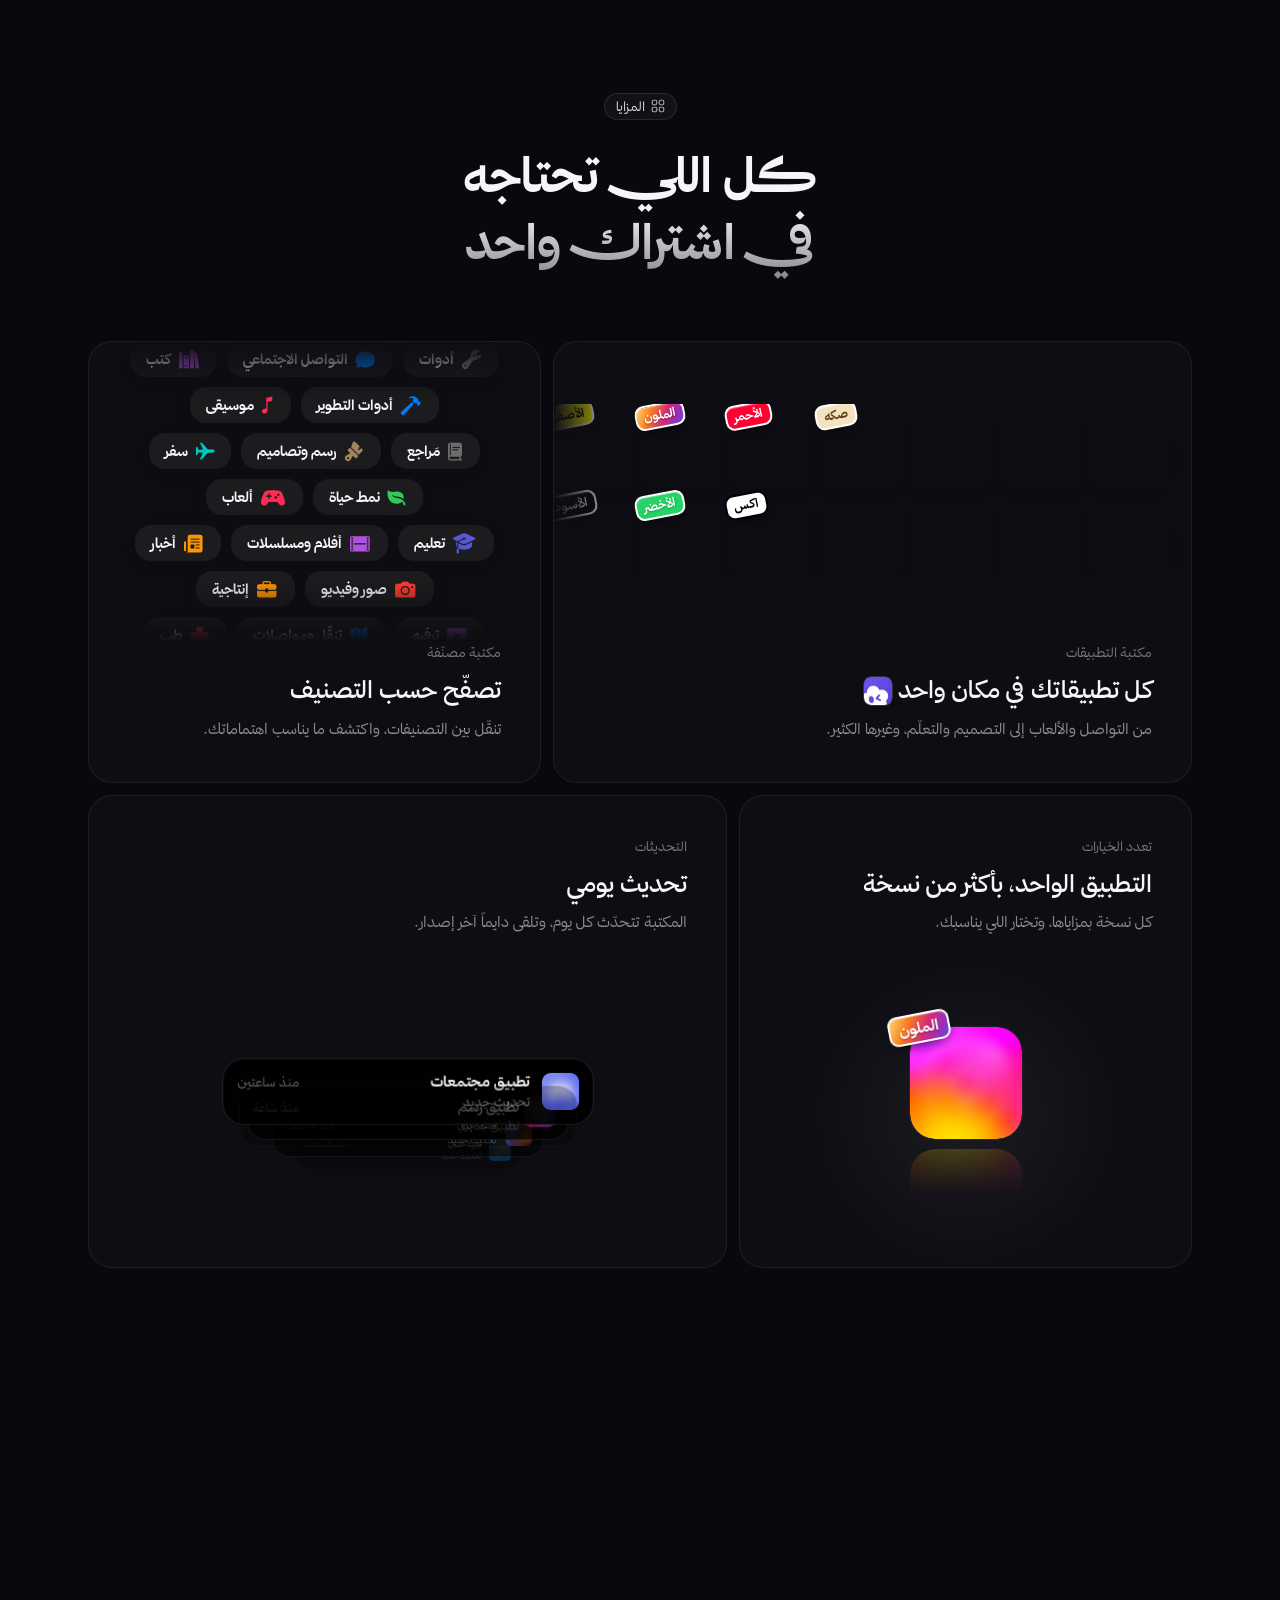
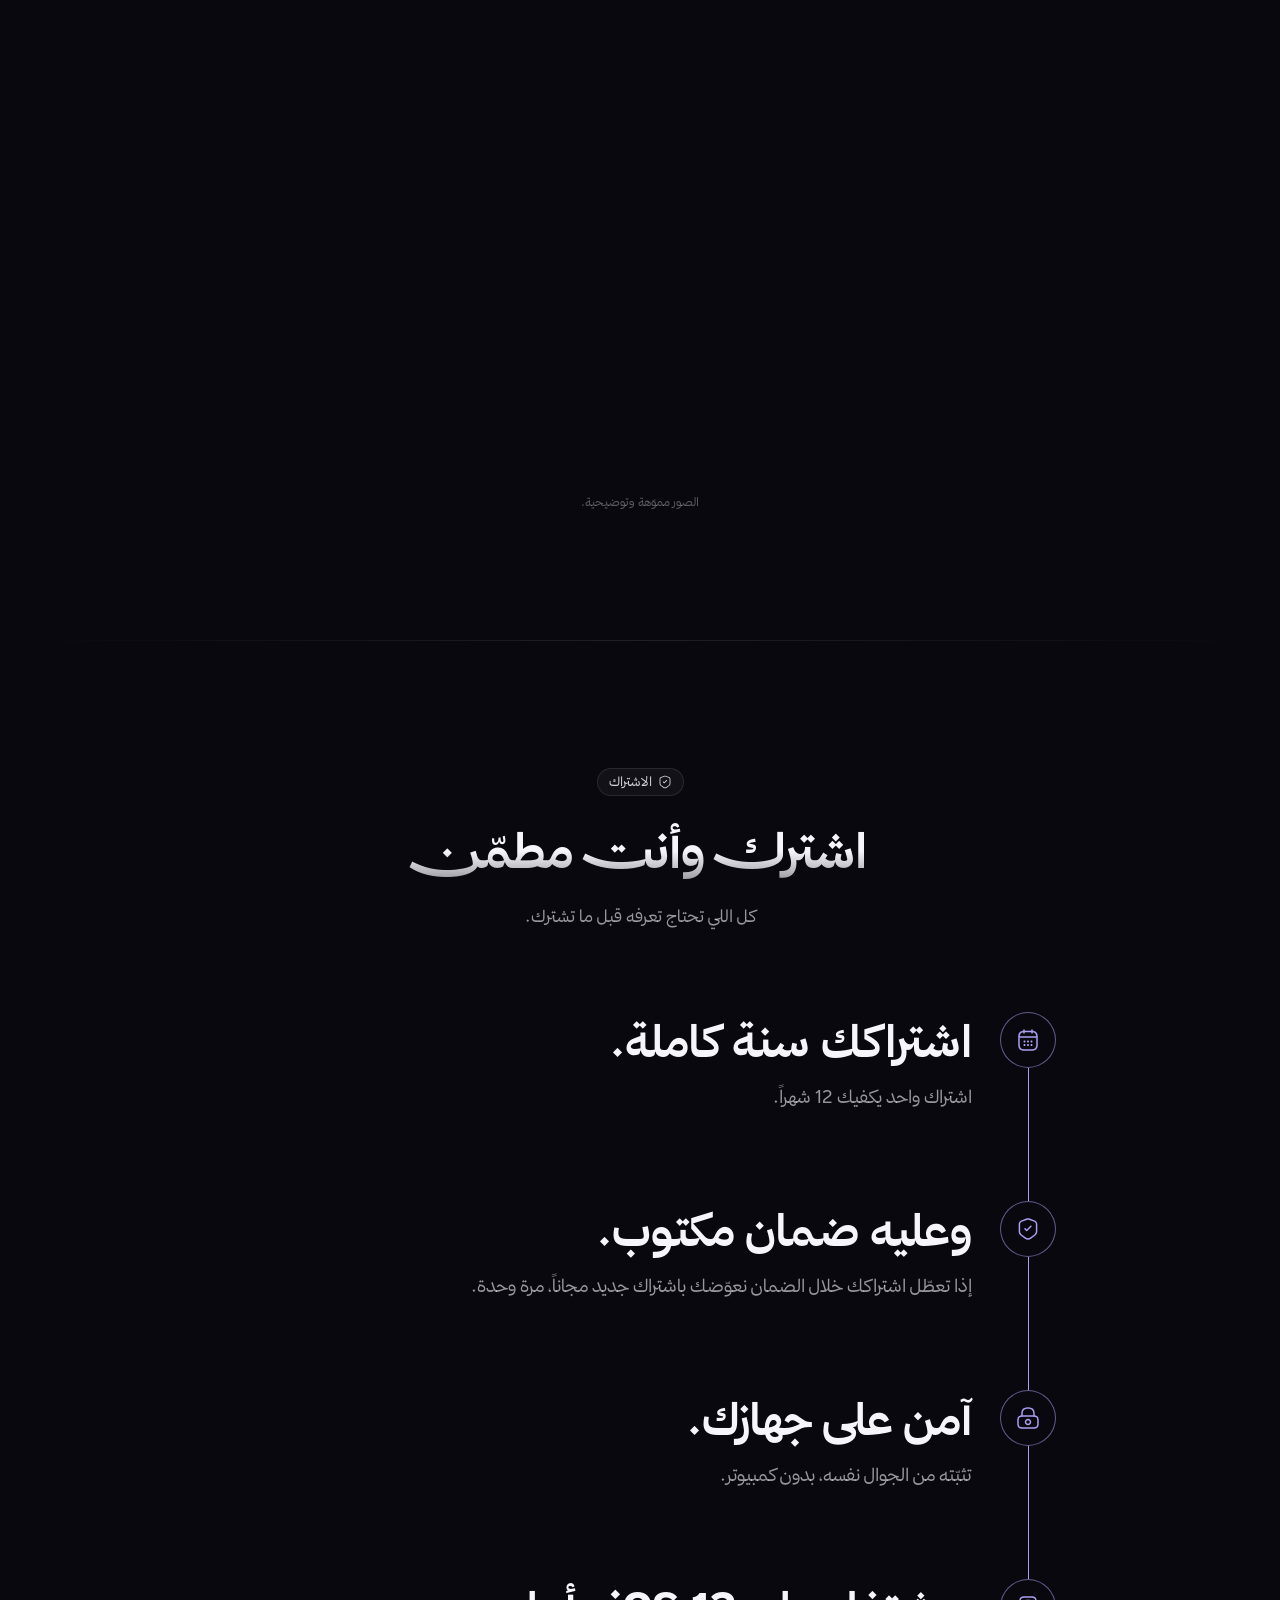
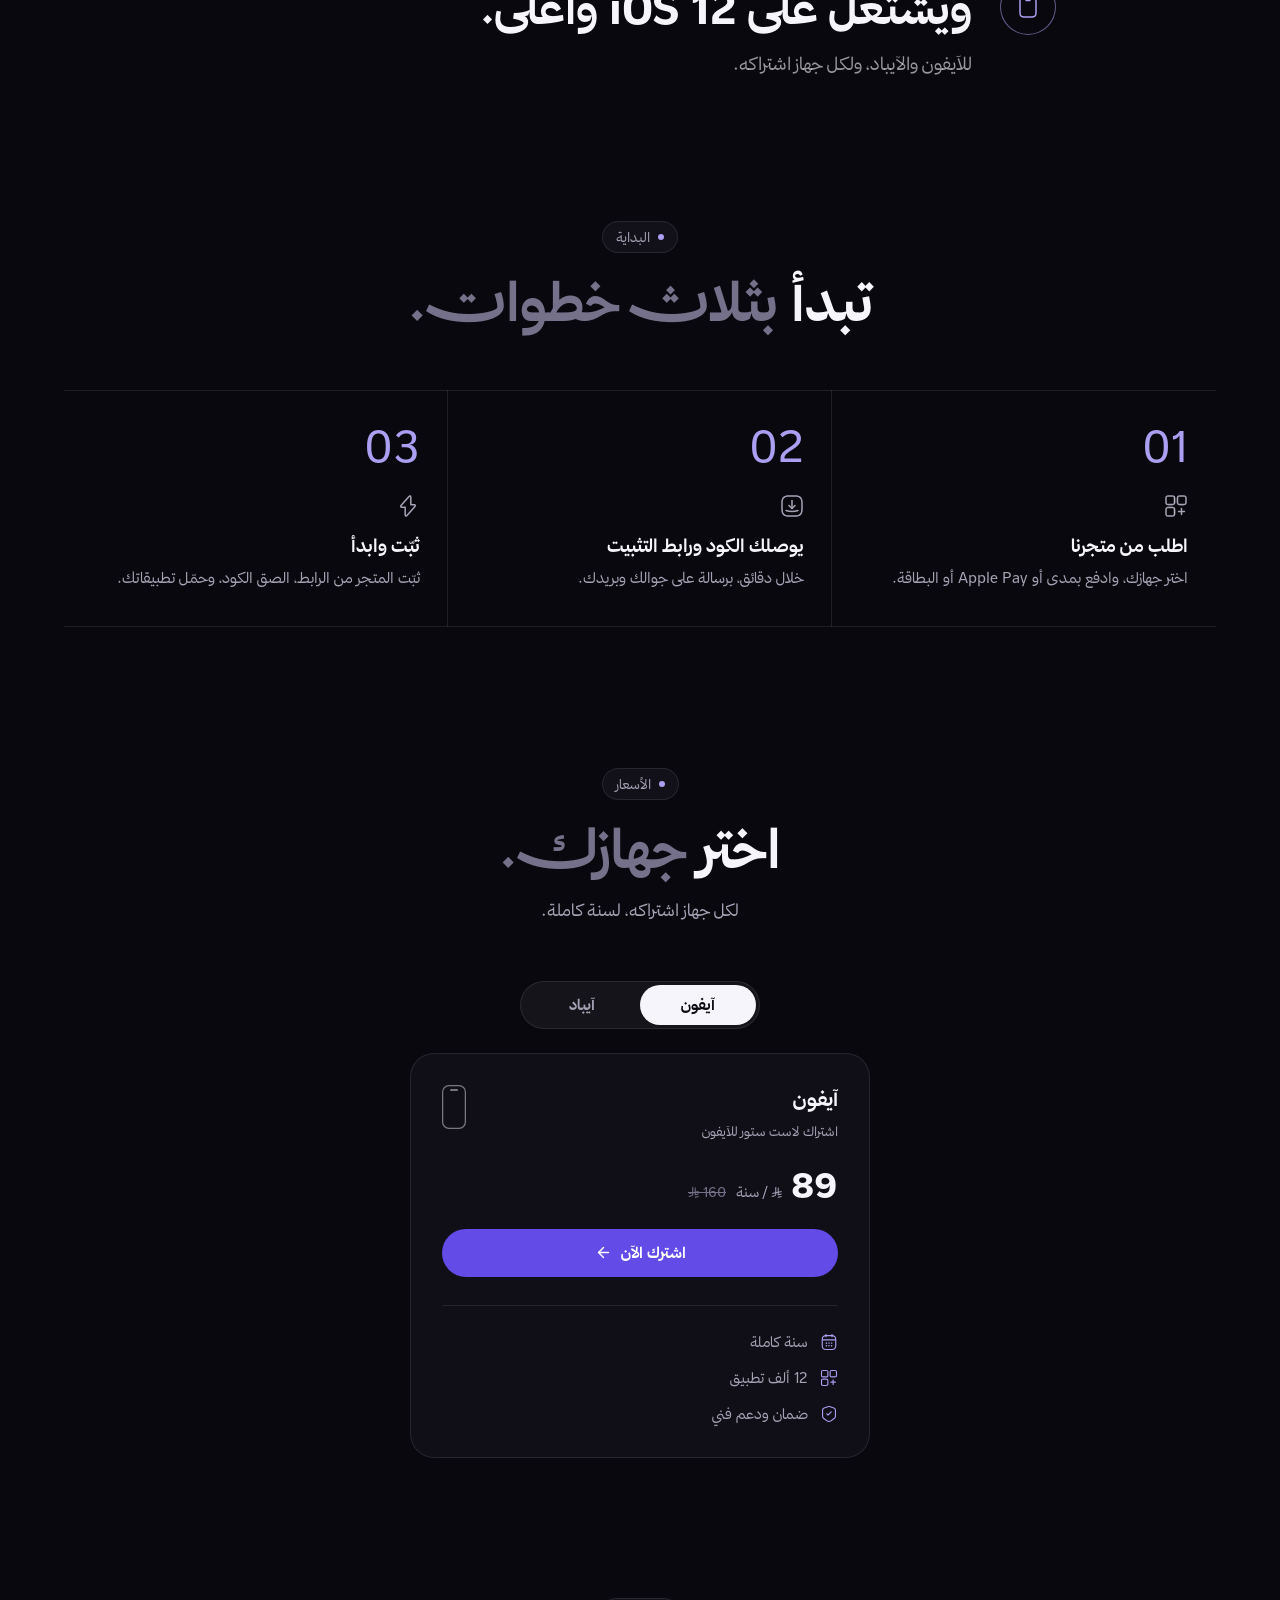
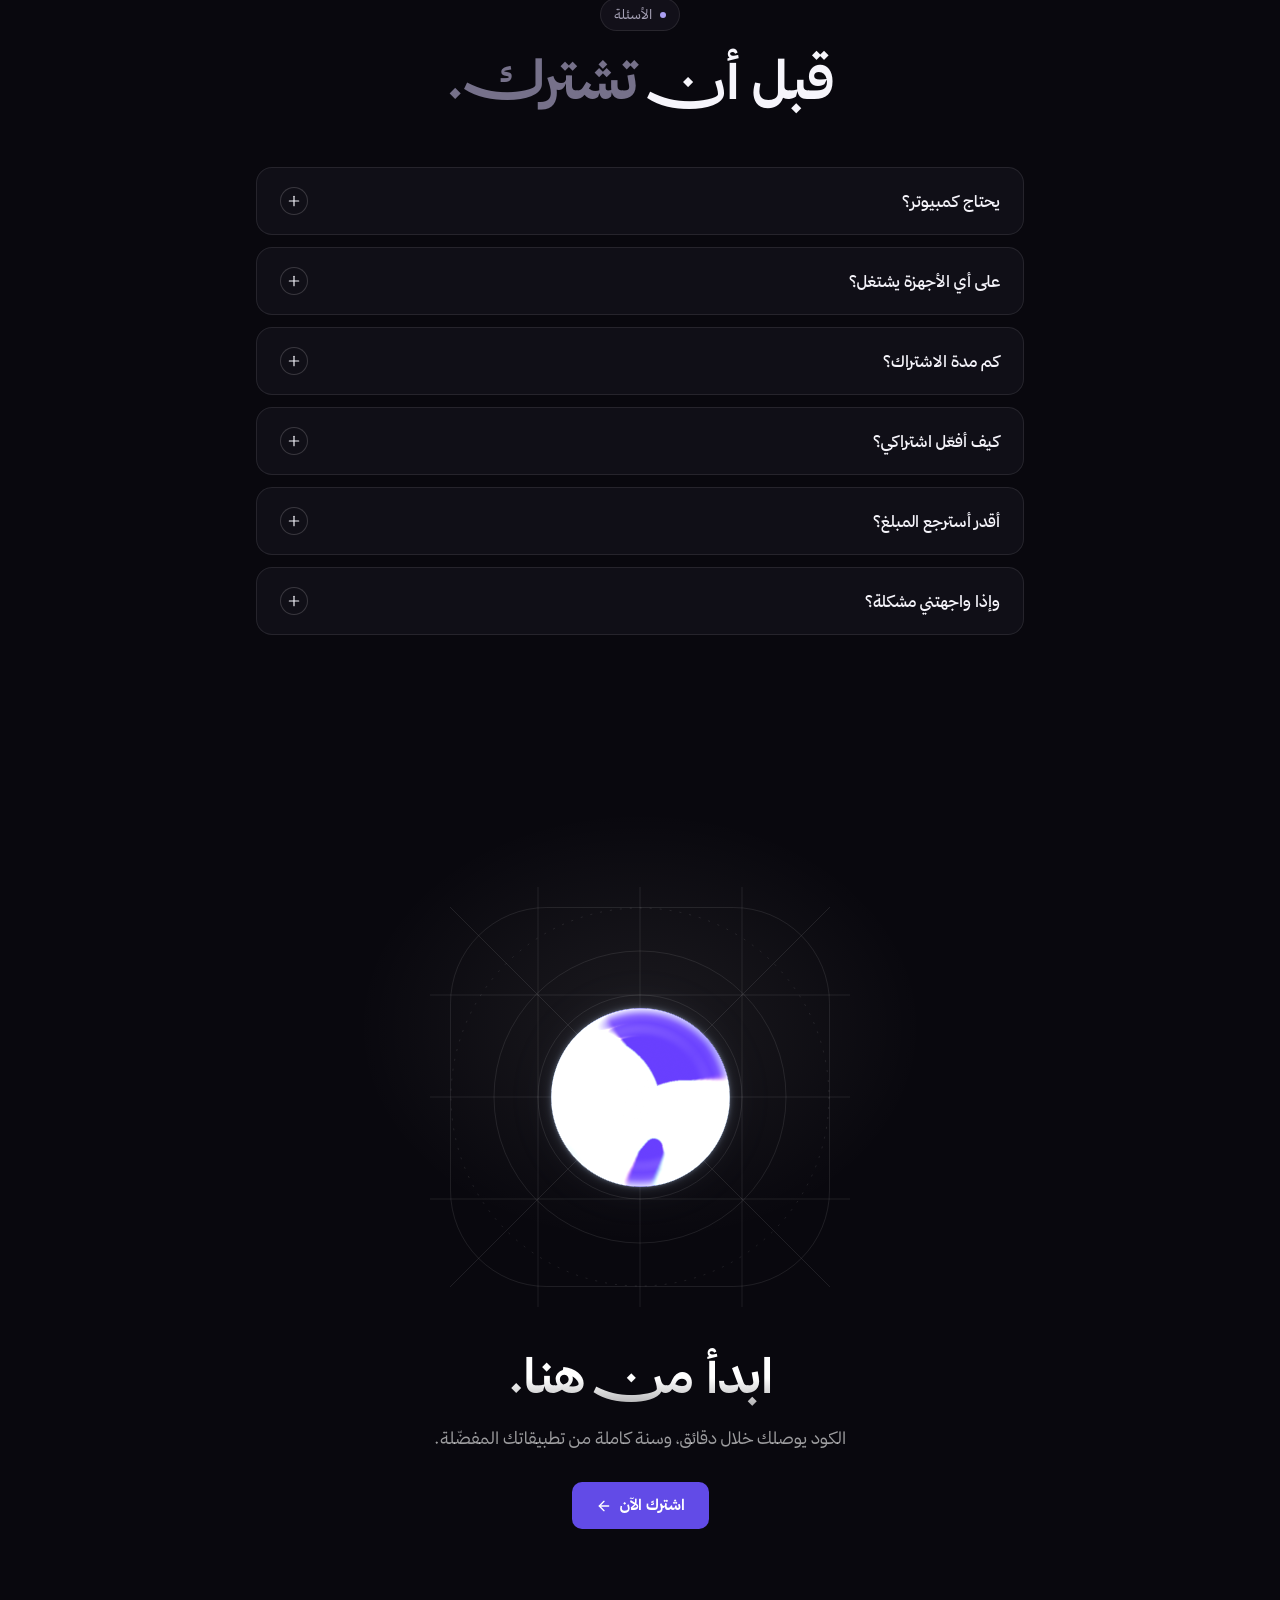
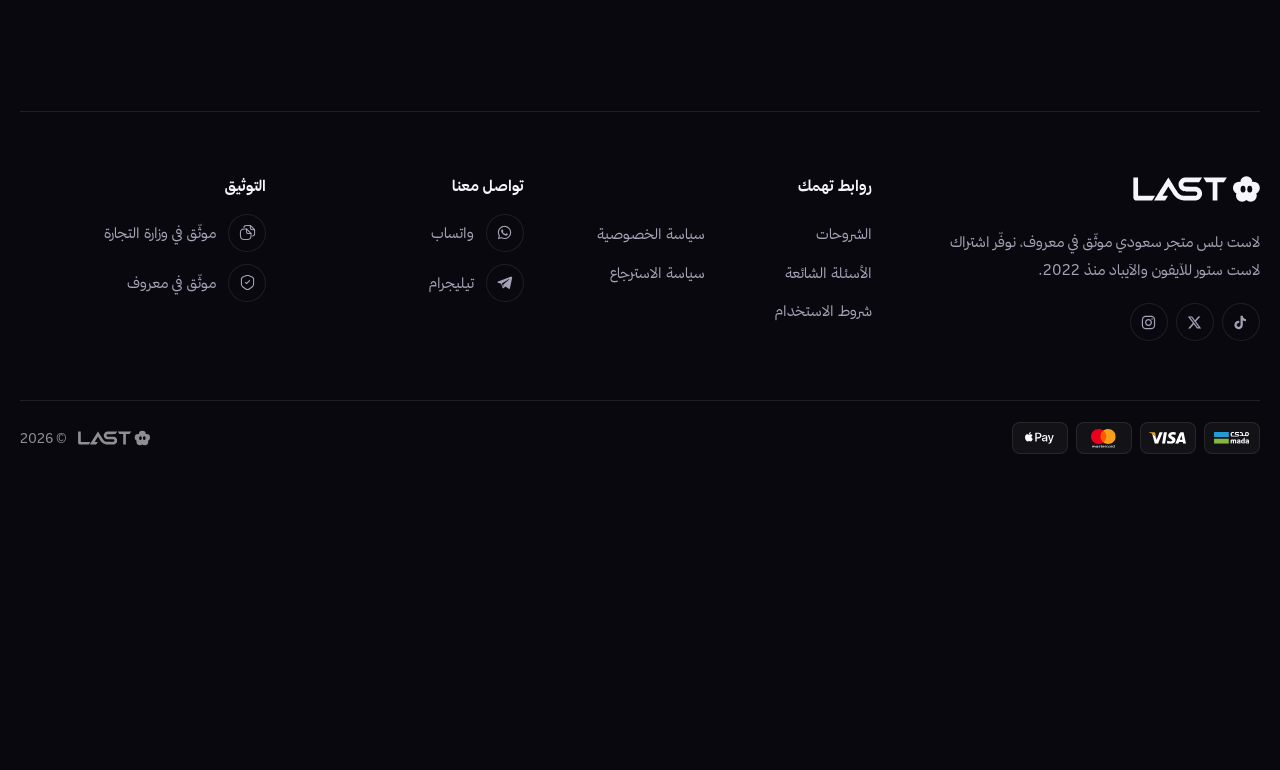
==== commit 68c10927: "Publish landing page" ====
--- a/ads-b.html
+++ b/ads-b.html
@@ -300,7 +300,7 @@
       <div class="fq-q"><button type="button" aria-expanded="false" aria-controls="fq-1">على أي الأجهزة يشتغل؟<span class="fq-pm" aria-hidden="true"><svg viewBox="0 0 24 24"><path d="M5 12h14"/><path d="M12 5v14"/></svg></span></button><div class="fq-ans" id="fq-1"><div><p>على الآيفون والآيباد من iOS 12 وأعلى، ولكل جهاز اشتراكه.</p></div></div></div>
       <div class="fq-q"><button type="button" aria-expanded="false" aria-controls="fq-2">كم مدة الاشتراك؟<span class="fq-pm" aria-hidden="true"><svg viewBox="0 0 24 24"><path d="M5 12h14"/><path d="M12 5v14"/></svg></span></button><div class="fq-ans" id="fq-2"><div><p>سنة كاملة.</p></div></div></div>
       <div class="fq-q"><button type="button" aria-expanded="false" aria-controls="fq-3">كيف أفعّل اشتراكي؟<span class="fq-pm" aria-hidden="true"><svg viewBox="0 0 24 24"><path d="M5 12h14"/><path d="M12 5v14"/></svg></span></button><div class="fq-ans" id="fq-3"><div><p>بعد الدفع توصلك رسالة فيها كود الاشتراك ورابط التثبيت ومقطع يشرح الخطوات. ثبّت المتجر من الرابط، الصق الكود، واضغط تفعيل.</p></div></div></div>
-      <div class="fq-q"><button type="button" aria-expanded="false" aria-controls="fq-4">أقدر أسترجع المبلغ؟<span class="fq-pm" aria-hidden="true"><svg viewBox="0 0 24 24"><path d="M5 12h14"/><path d="M12 5v14"/></svg></span></button><div class="fq-ans" id="fq-4"><div><p>الاشتراك كود رقمي يوصلك بعد الدفع، فما يُسترجع مبلغه بعد التسليم. وعليه ضمان: إذا تعطّل اشتراكك خلال فترة الضمان نعوّضك باشتراك جديد. التفاصيل في <a href="refund.html">سياسة الاسترجاع</a>.</p></div></div></div>
+      <div class="fq-q"><button type="button" aria-expanded="false" aria-controls="fq-4">أقدر أسترجع المبلغ؟<span class="fq-pm" aria-hidden="true"><svg viewBox="0 0 24 24"><path d="M5 12h14"/><path d="M12 5v14"/></svg></span></button><div class="fq-ans" id="fq-4"><div><p>الاشتراك كود رقمي يوصلك بعد الدفع، فما يُسترجع مبلغه بعد التسليم. وعليه ضمان: إذا تعطّل اشتراكك خلال فترة الضمان نعوّضك باشتراك جديد. التفاصيل في <a href="https://last-plus.com/%D8%B3%D9%8A%D8%A7%D8%B3%D8%A9-%D8%A7%D9%84%D8%A7%D8%B3%D8%AA%D8%A8%D8%AF%D8%A7%D9%84-%D8%A7%D9%84%D8%A7%D8%B3%D8%AA%D8%B1%D8%AC%D8%A7%D8%B9/page-606022575" target="_top">سياسة الاسترجاع</a>.</p></div></div></div>
       <div class="fq-q"><button type="button" aria-expanded="false" aria-controls="fq-5">وإذا واجهتني مشكلة؟<span class="fq-pm" aria-hidden="true"><svg viewBox="0 0 24 24"><path d="M5 12h14"/><path d="M12 5v14"/></svg></span></button><div class="fq-ans" id="fq-5"><div><p>معك دعم فني على الواتساب، واشتراكك مضمون.</p></div></div></div>
     </div>
   </section>
@@ -347,8 +347,8 @@
                     <li><a href="https://last-help.com" target="_top">الشروحات</a></li>
           <li><a href="#faq">الأسئلة الشائعة</a></li>
           <li><a href="https://last-plus.com/p/mZpxY" target="_top">شروط الاستخدام</a></li>
-          <li><a href="privacy.html">سياسة الخصوصية</a></li>
-          <li><a href="refund.html">سياسة الاسترجاع</a></li>
+          <li><a href="https://last-plus.com/privacy/page-1260891502" target="_top">سياسة الخصوصية</a></li>
+          <li><a href="https://last-plus.com/%D8%B3%D9%8A%D8%A7%D8%B3%D8%A9-%D8%A7%D9%84%D8%A7%D8%B3%D8%AA%D8%A8%D8%AF%D8%A7%D9%84-%D8%A7%D9%84%D8%A7%D8%B3%D8%AA%D8%B1%D8%AC%D8%A7%D8%B9/page-606022575" target="_top">سياسة الاسترجاع</a></li>
         </ul>
       </nav>
       <div class="fo-reach">
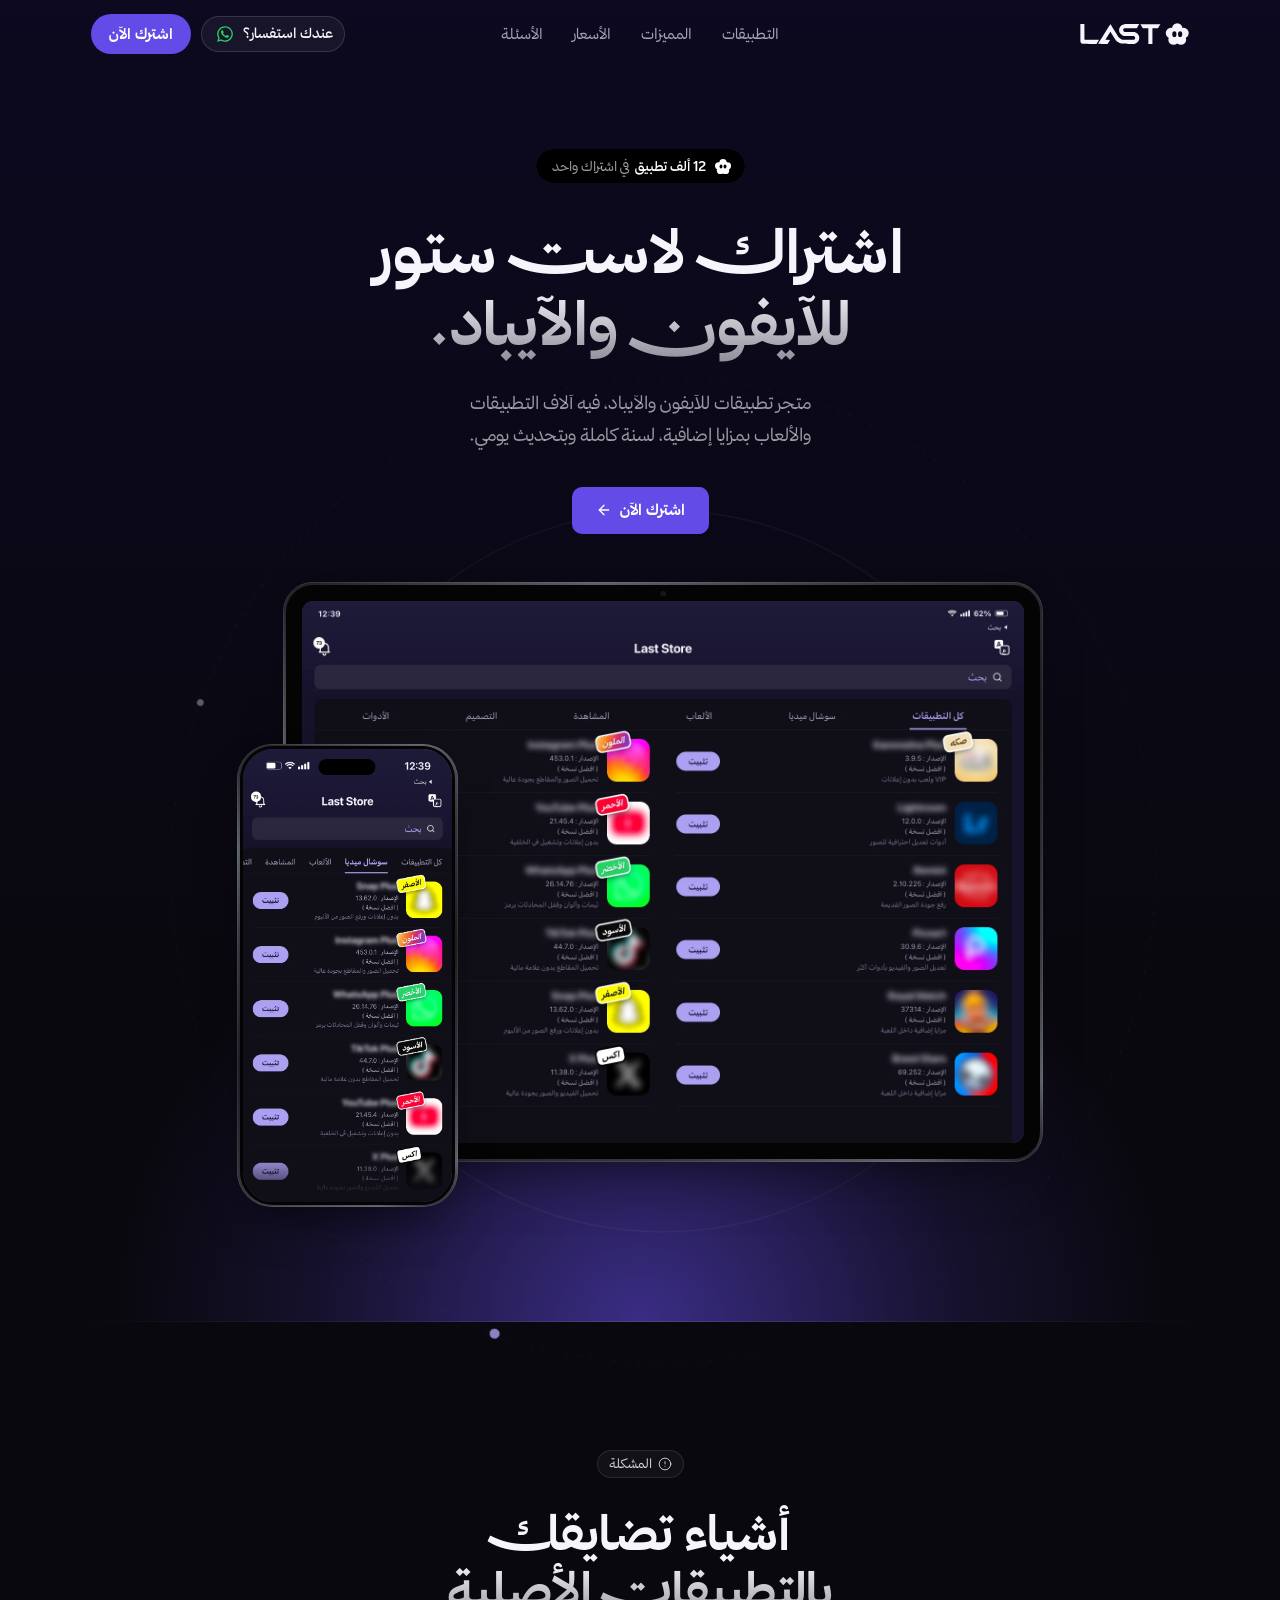
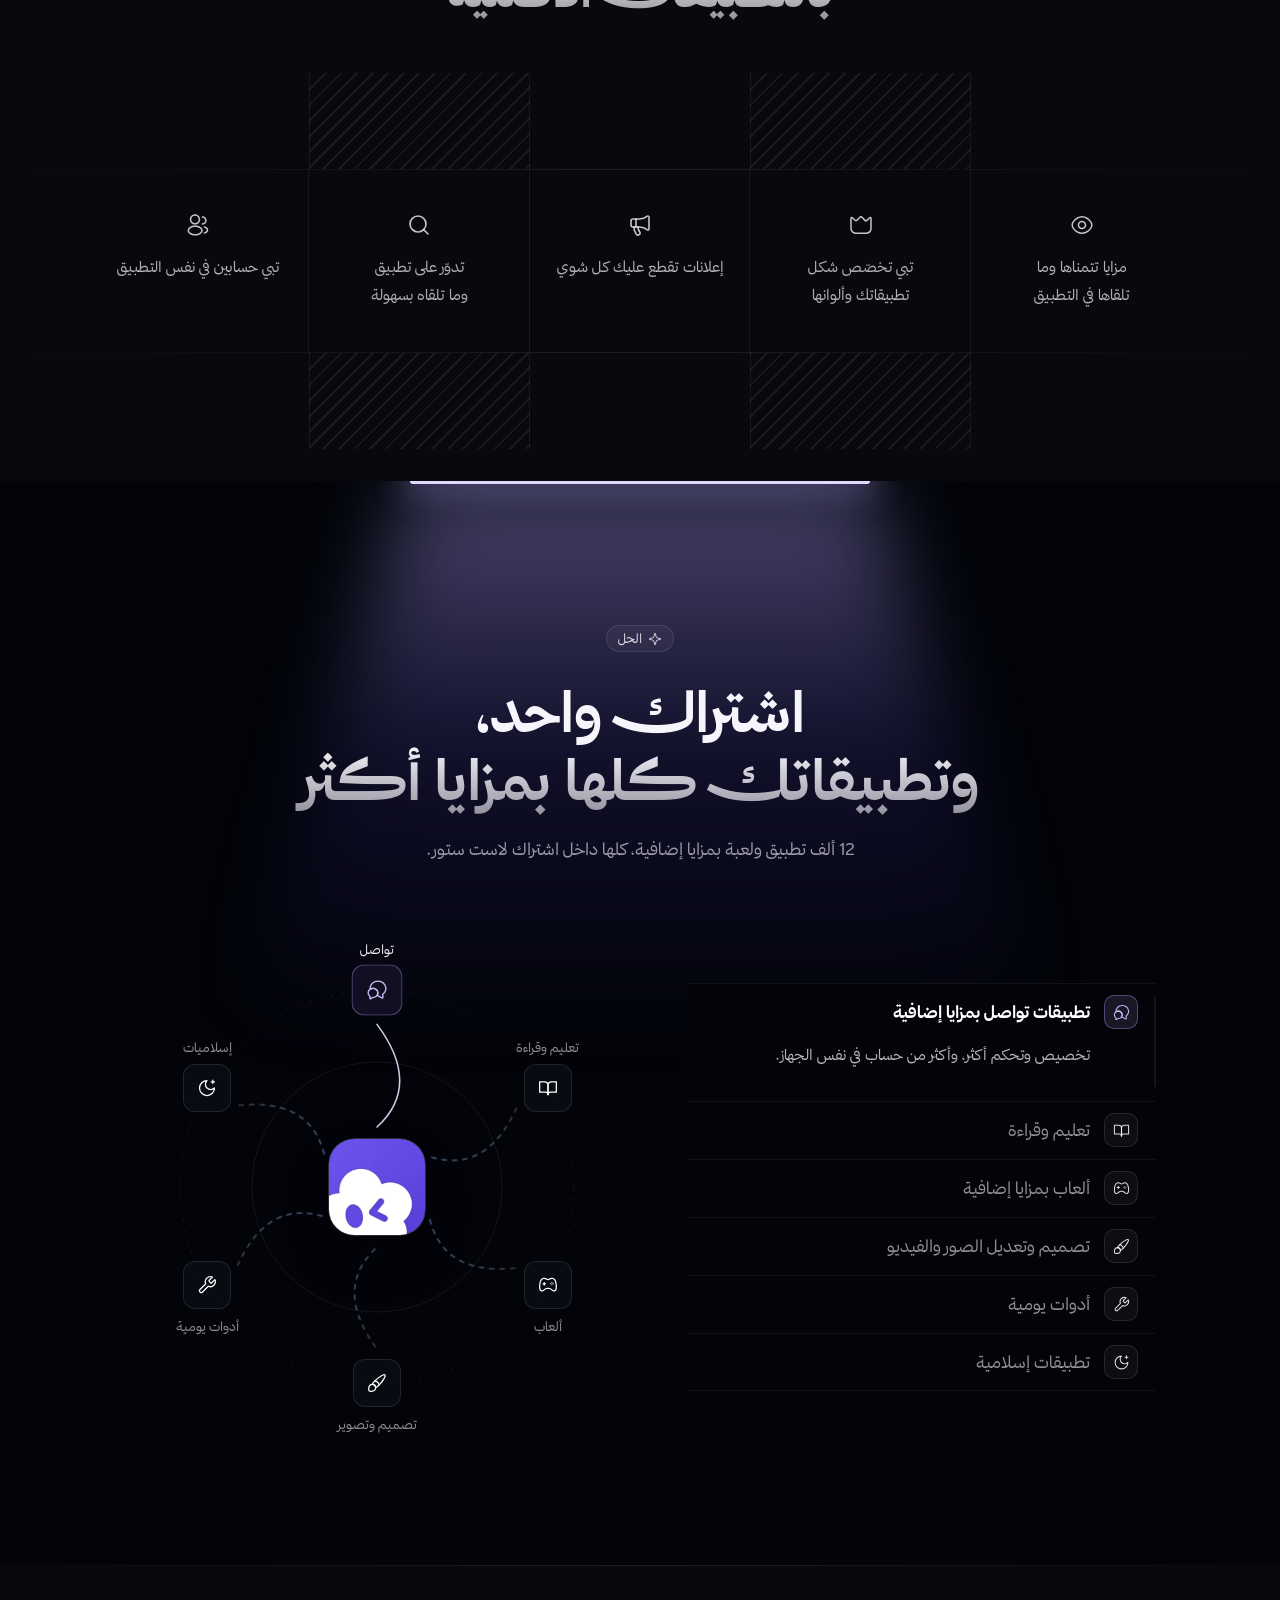
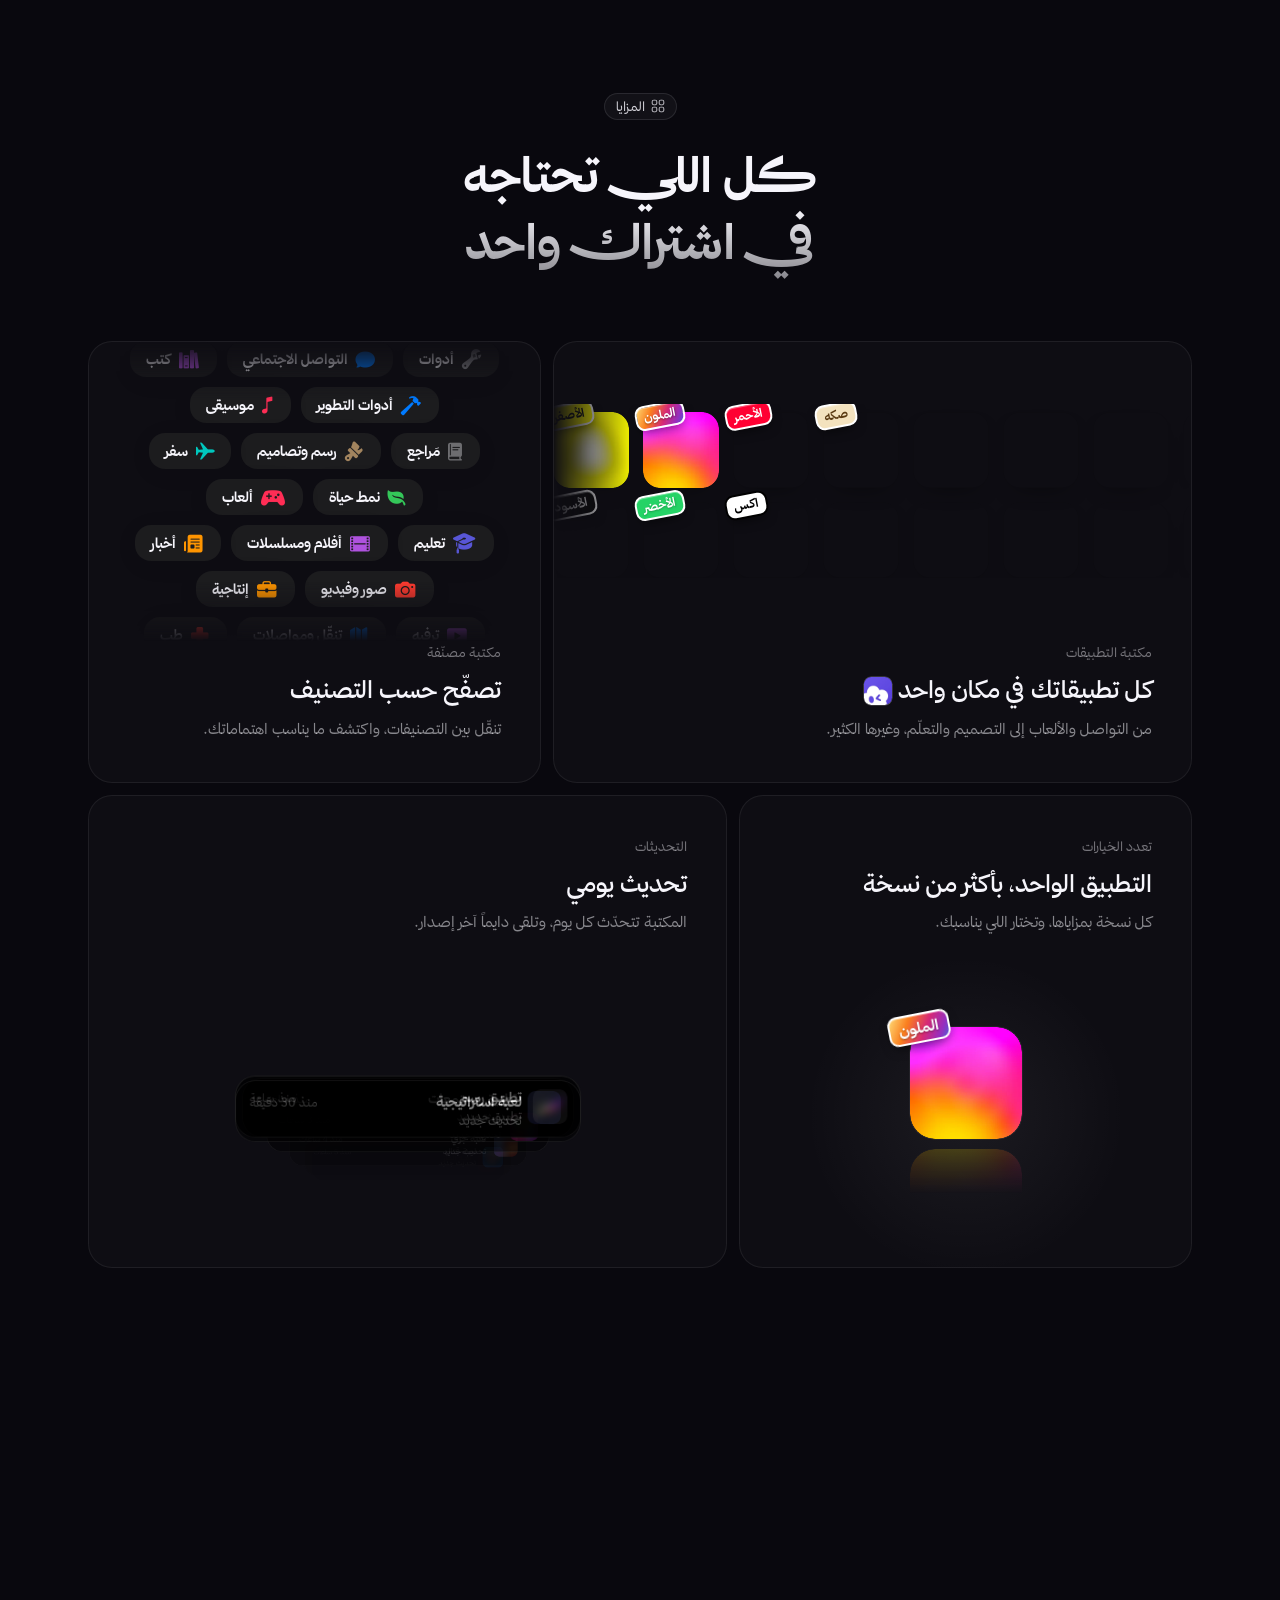
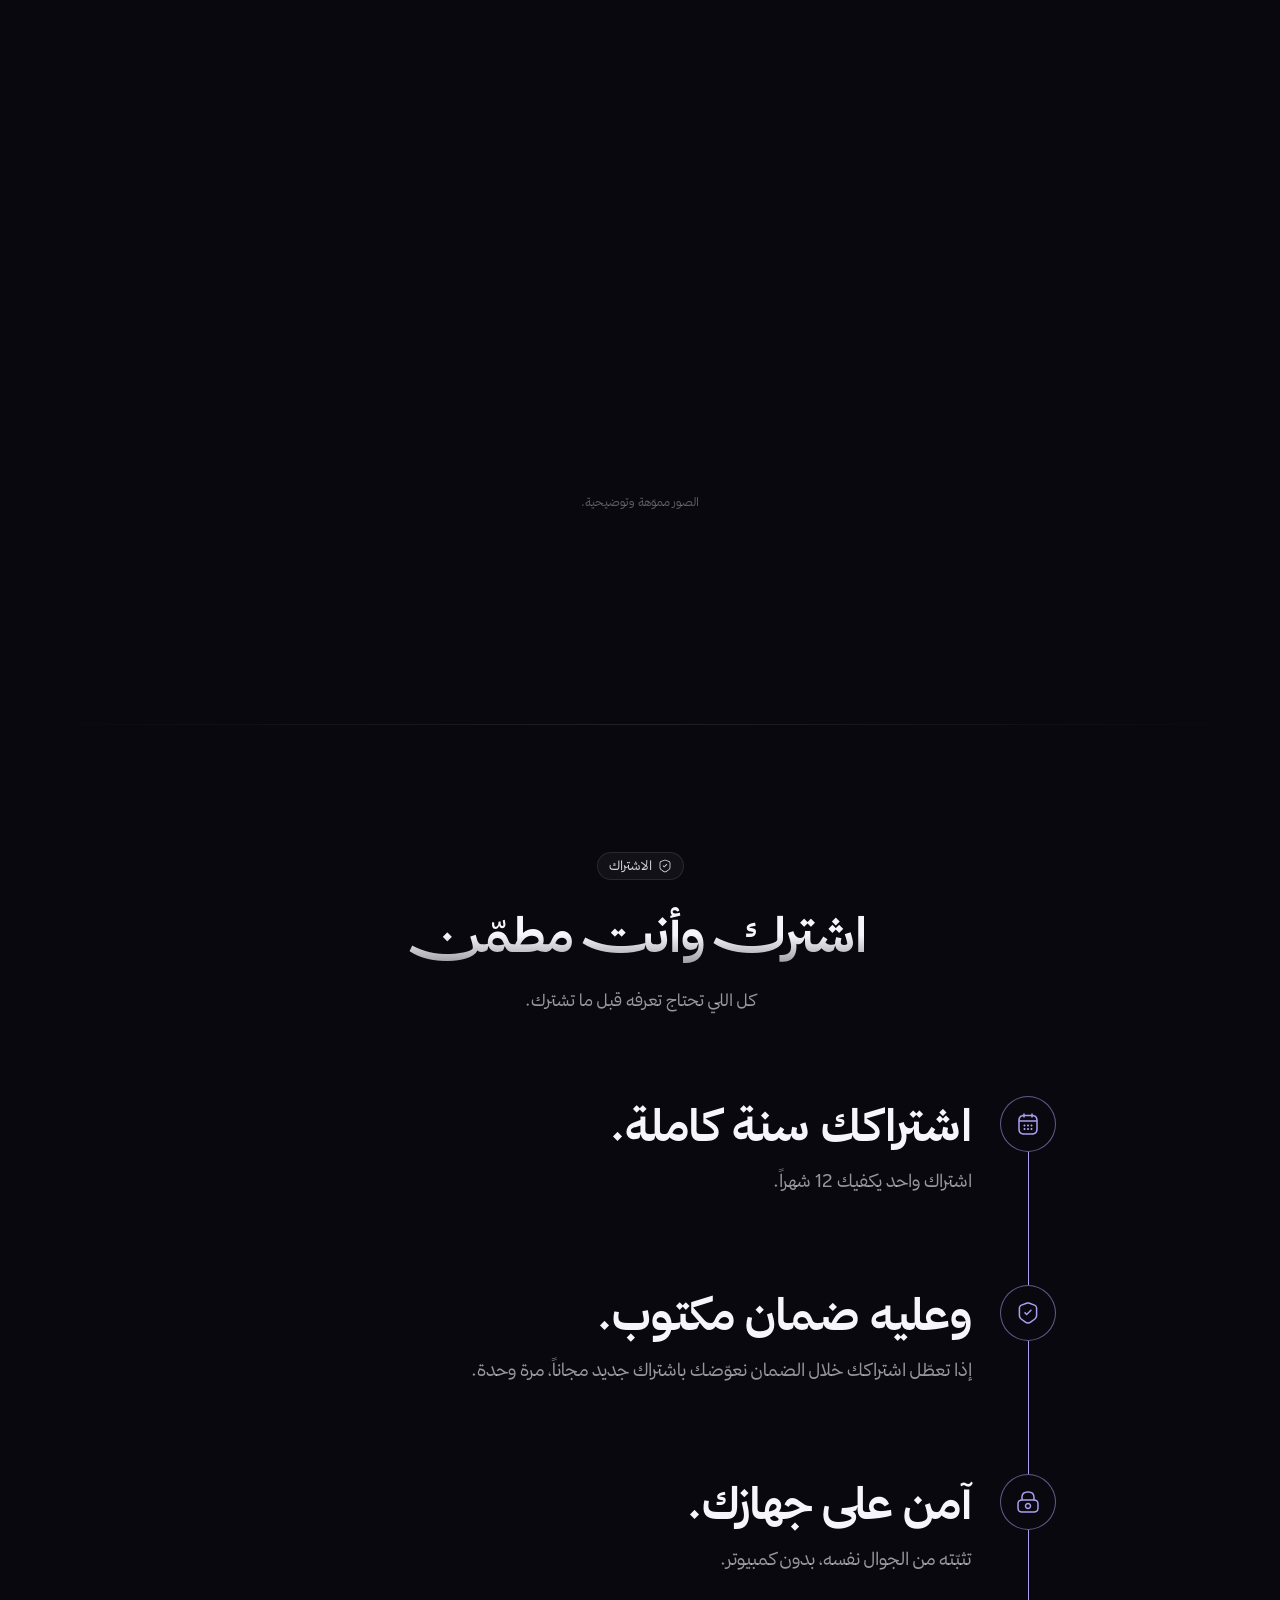
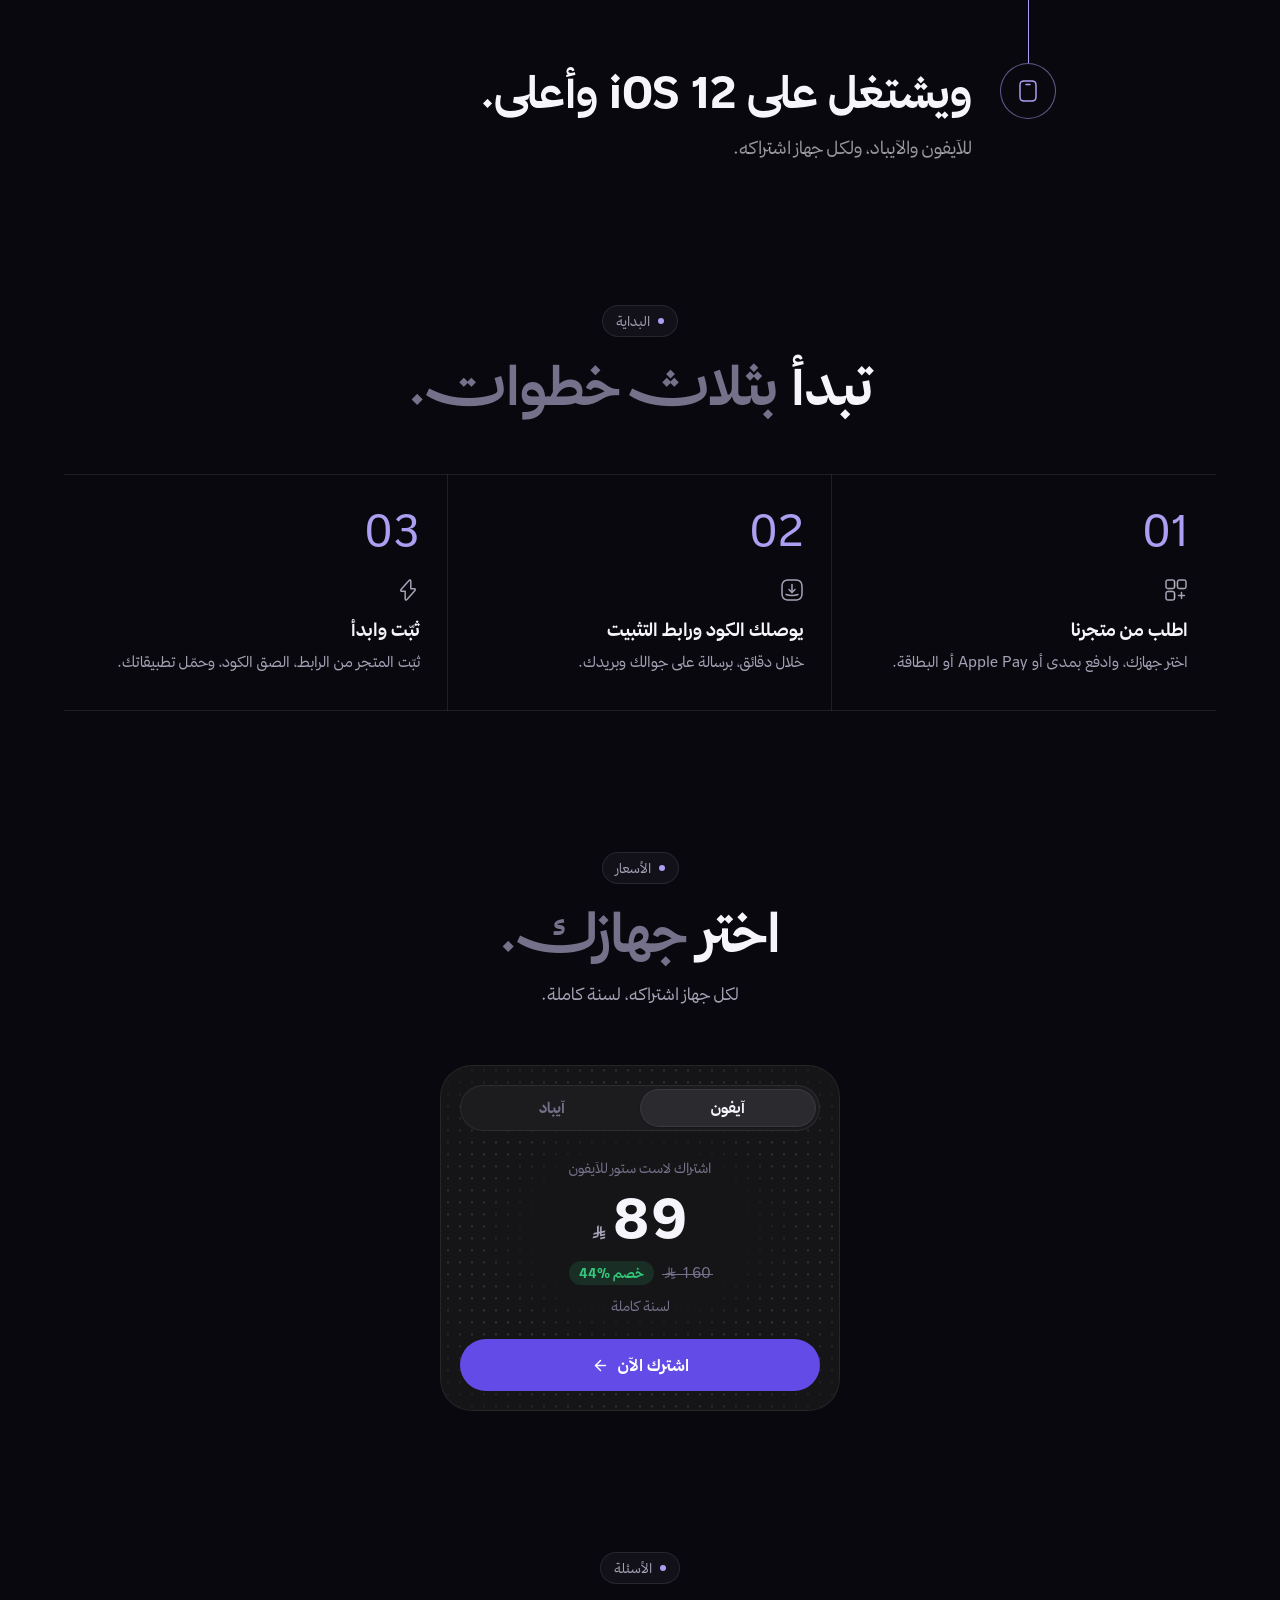
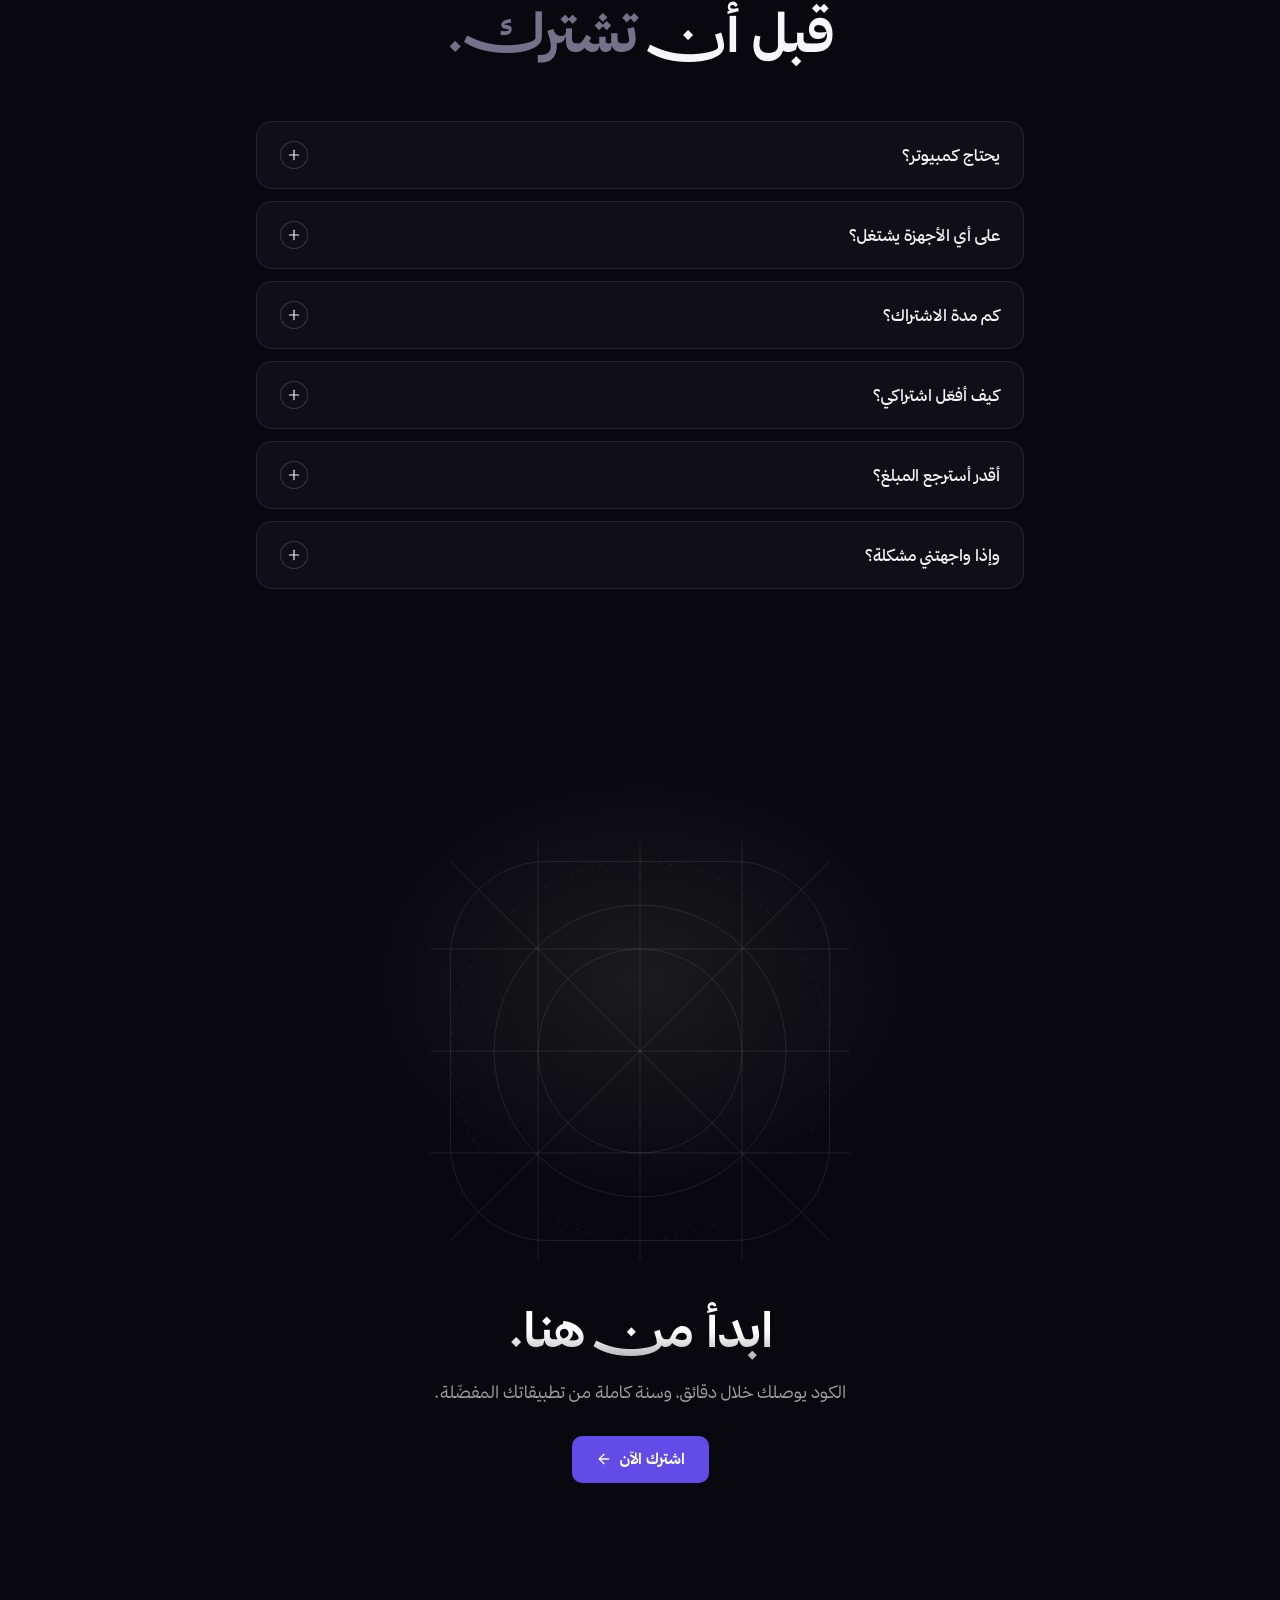
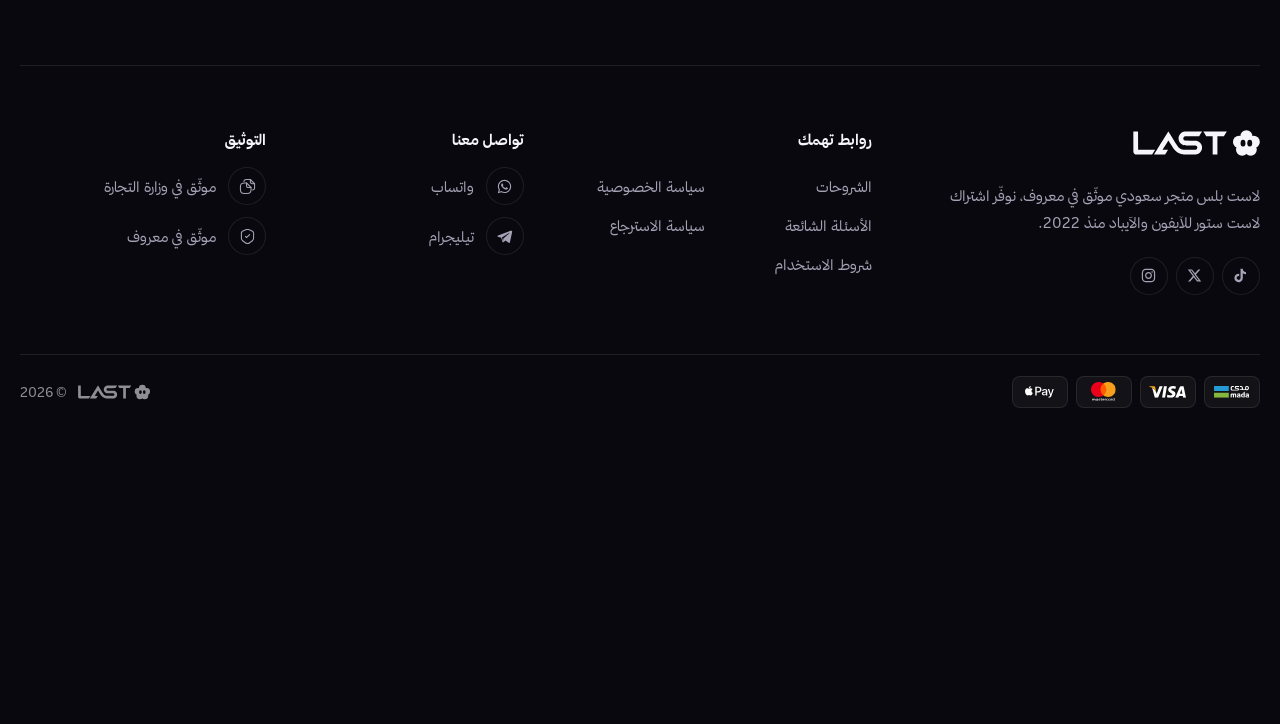
==== commit ada7966c: "Publish landing page" ====
--- a/ads-b.html
+++ b/ads-b.html
@@ -42,6 +42,7 @@
 <link rel="stylesheet" href="home-prime/brand.css">
 <link rel="stylesheet" href="home-ads/ads.css">
 <link rel="stylesheet" href="home-ads/stickers.css">
+<link rel="stylesheet" href="home-prime/v2.css">
 <script>
 
 (() => {
@@ -220,6 +221,14 @@
       </article>
     </div>
     <p class="pf-foot">الصور مموّهة وتوضيحية.</p>
+    <div class="ab">
+      <a class="ab-go" href="#plans" data-pool="home-ads/bl/240/lightroom.webp,home-ads/bl/240/discord.webp,home-ads/bl/240/twitch.webp,home-ads/bl/240/remini.webp,home-ads/bl/240/picsart.webp,home-ads/bl/240/spotify.webp,home-ads/bl/240/telegram.webp,home-ads/bl/240/capcut.webp,home-ads/bl/240/reddit.webp,home-ads/bl/240/locket.webp,home-ads/bl/240/royal.webp">
+        <span class="ab-frame" aria-hidden="true"><span class="ab-line"></span><span class="ab-beam"><i></i></span></span>
+        <span class="ab-icons" aria-hidden="true"><span class="ab-ico"><span class="ab-in"><span class="ab-face"><img src="home-ads/bl/240/lightroom.webp" alt="" width="240" height="240" loading="lazy" decoding="async"></span><span class="ab-ring"></span></span></span><span class="ab-ico"><span class="ab-in"><span class="ab-face"><img src="home-ads/bl/240/discord.webp" alt="" width="240" height="240" loading="lazy" decoding="async"></span><span class="ab-ring"></span></span></span><span class="ab-ico"><span class="ab-in"><span class="ab-face"><img src="home-ads/bl/240/twitch.webp" alt="" width="240" height="240" loading="lazy" decoding="async"></span><span class="ab-ring"></span></span></span><span class="ab-ico"><span class="ab-in"><span class="ab-face"><img src="home-ads/bl/240/remini.webp" alt="" width="240" height="240" loading="lazy" decoding="async"></span><span class="ab-ring"></span></span></span><span class="ab-ico"><span class="ab-in"><span class="ab-face"><img src="home-ads/bl/240/picsart.webp" alt="" width="240" height="240" loading="lazy" decoding="async"></span><span class="ab-ring"></span></span></span><span class="ab-ico"><span class="ab-in"><span class="ab-face"><img src="home-ads/bl/240/spotify.webp" alt="" width="240" height="240" loading="lazy" decoding="async"></span><span class="ab-ring"></span></span></span><span class="ab-ico"><span class="ab-in"><span class="ab-face"><img src="home-ads/bl/240/telegram.webp" alt="" width="240" height="240" loading="lazy" decoding="async"></span><span class="ab-ring"></span></span></span><span class="ab-ico"><span class="ab-in"><span class="ab-face"><img src="home-ads/bl/240/capcut.webp" alt="" width="240" height="240" loading="lazy" decoding="async"></span><span class="ab-ring"></span></span></span><span class="ab-ico ab-more"><span class="ab-in"><span class="ab-face"><svg viewBox="0 0 24 24" aria-hidden="true"><path d="M12 5v14M5 12h14"/></svg></span><span class="ab-ring"></span></span></span></span>
+        <span class="ab-t">اشترك وتصفّح كل التطبيقات</span>
+        <i class="ab-arw" aria-hidden="true"><svg viewBox="0 0 24 24"><path d="m12 19-7-7 7-7"/><path d="M19 12H5"/></svg></i>
+      </a>
+    </div>
   </section>
 
   <section class="as" aria-labelledby="as-t">
@@ -271,22 +280,15 @@
       <h2 class="pr-h2">اختر <span class="pr-tone">جهازك.</span></h2>
       <p>لكل جهاز اشتراكه، لسنة كاملة.</p>
     </header>
-    <div class="pl2 rv">
-      <div class="pl2-seg" role="radiogroup" aria-label="الجهاز"><span class="pl2-thumb" aria-hidden="true"></span><button type="button" role="radio" aria-checked="true">آيفون</button><button type="button" role="radio" aria-checked="false">آيباد</button></div>
-      <div class="pl2-card">
-        <div class="pl2-swap" aria-live="polite">
-          <div class="pl2-one" data-href="https://last-plus.com/ZEydKo">
-            <div class="pl2-top"><div><h3>آيفون</h3><p class="pl2-sub">اشتراك لاست ستور للآيفون</p></div><i class="pl-dev iphone" aria-hidden="true"></i></div>
-            <div class="pl-price"><b>89</b><span>ر.س / سنة</span><s>160 ر.س</s></div>
-          </div>
-          <div class="pl2-one" data-href="https://last-plus.com/dnzboe" hidden>
-            <div class="pl2-top"><div><h3>آيباد</h3><p class="pl2-sub">اشتراك لاست ستور للآيباد</p></div><i class="pl-dev ipad" aria-hidden="true"></i></div>
-            <div class="pl-price"><b>49</b><span>ر.س / سنة</span><s>99 ر.س</s></div>
-          </div>
-        </div>
-        <a class="pr-btn" href="https://last-plus.com/ZEydKo" target="_top">اشترك الآن<svg viewBox="0 0 24 24" aria-hidden="true"><path d="m12 19-7-7 7-7"/><path d="M19 12H5"/></svg></a>
-        <ul class="pl-list"><li><svg class="pl-i" viewBox="0 0 24 24" aria-hidden="true"><use href="#pl-cal"/></svg>سنة كاملة</li><li><svg class="pl-i" viewBox="0 0 24 24" aria-hidden="true"><use href="#pl-apps"/></svg>12 ألف تطبيق</li><li><svg class="pl-i" viewBox="0 0 24 24" aria-hidden="true"><use href="#pl-shield"/></svg>ضمان ودعم فني</li></ul>
-      </div>
+    <div class="lw pf-card" data-pick="" data-mine="">
+      <span class="lw-sky" aria-hidden="true"></span>
+      <canvas class="lw-light" aria-hidden="true"></canvas>
+      <div class="lw-tabs" role="radiogroup" aria-label="الجهاز"><span class="lw-thumb" aria-hidden="true"></span><button type="button" class="lw-tab" role="radio" aria-checked="false" data-k="iphone" data-price="89" data-was="160" data-off="44" data-for="اشتراك لاست ستور للآيفون" data-href="https://last-plus.com/ZEydKo">آيفون</button><button type="button" class="lw-tab" role="radio" aria-checked="false" data-k="ipad" data-price="49" data-was="99" data-off="50" data-for="اشتراك لاست ستور للآيباد" data-href="https://last-plus.com/dnzboe">آيباد</button></div>
+      <p class="lw-for" aria-live="polite"></p>
+      <p class="lw-price" aria-live="polite"><span class="lw-num"></span> <span class="lw-cur">ر.س</span></p>
+      <p class="lw-off"><s class="lw-was"><span class="lw-was-n"></span> ر.س</s><b class="lw-pct">خصم <span class="lw-pct-n"></span></b></p>
+      <p class="lw-year">لسنة كاملة</p>
+      <a class="pr-btn lw-go" href="https://last-plus.com/ZEydKo" target="_top">اشترك الآن<svg viewBox="0 0 24 24" aria-hidden="true"><path d="m12 19-7-7 7-7"/><path d="M19 12H5"/></svg></a>
     </div>
   </section>
 
@@ -387,9 +389,11 @@
 <script src="home-ads/wall-b.js" defer></script>
 <script src="home-prime/cats.js" defer></script>
 <script src="home-ads/updates-c.js" defer></script>
+<script src="home-prime/allmerge2.js" defer></script>
 <script src="home-ads/combo-c.js" defer></script>
 <script src="home-ads/ring-c.js" defer></script>
 <script src="home-prime/assure.js" defer></script>
-<script src="home-prime/plans.js" defer></script>
+<script src="home-prime/lightwave.js" defer></script>
+<script src="home-prime/plans11.js" defer></script>
 </body>
 </html>
--- a/home-prime/v2.css
+++ b/home-prime/v2.css
@@ -0,0 +1,85 @@
+/* LastCard v2 effects (2026-11-25): all-apps merge, light-wave plans, landing glass end */
+.land{position:absolute;inset:0;width:100%;height:100%;pointer-events:none;will-change:transform}
+.closing-land{position:absolute;z-index:3;left:50%;top:56%;width:var(--land);max-width:none;height:auto;transform:translateX(-50%);transform-origin:50% 0;pointer-events:none;will-change:transform}
+.en-real{position:relative;display:block;width:calc(var(--ic) * 1.019);height:calc(var(--ic) * 1.019);transform:rotateX(var(--rx,0deg)) rotateY(var(--ry,0deg));will-change:transform;pointer-events:none;user-select:none;-webkit-user-drag:none}
+.ab{--ico-shade:0 6px 14px -8px rgba(0,0,0,.6);--ab-s:32px;--ab-line:color-mix(in srgb,var(--ink) 18%,transparent);
+  max-width:1152px;margin:40px auto 0;padding-inline:24px;display:flex;justify-content:center}
+[data-theme="light"] .ab{--ico-shade:0 6px 14px -8px rgba(30,22,70,.3)}
+.ab-go{position:relative;isolation:isolate;display:inline-flex;align-items:center;gap:12px;height:44px;padding-inline:6px 20px;border-radius:999px;
+  color:var(--ink);text-decoration:none;font-size:15px;font-weight:500;line-height:1.5;-webkit-tap-highlight-color:transparent}
+.ab-go:active{transform:scale(.98)}
+.ab-go:focus-visible{outline:2px solid var(--accent);outline-offset:3px}
+.ab-frame{position:absolute;inset:0;z-index:-1;border-radius:inherit;pointer-events:none;transition:opacity .55s ease,transform .7s cubic-bezier(.2,.9,.25,1.05);
+  -webkit-mask-image:linear-gradient(to right,#000 0 56%,transparent 94%);mask-image:linear-gradient(to right,#000 0 56%,transparent 94%)}
+.ab-line{position:absolute;inset:0;border-radius:inherit;box-shadow:inset 0 0 0 1px var(--ab-line);transition:background-color .25s,box-shadow .25s}
+.ab-go:hover .ab-line{background-color:color-mix(in srgb,var(--ink) 5%,transparent);box-shadow:inset 0 0 0 1px color-mix(in srgb,var(--ink) 30%,transparent)}
+.ab-beam{position:absolute;inset:0;border-radius:inherit;padding:1px;overflow:hidden;
+  -webkit-mask:linear-gradient(#000 0 0) content-box,linear-gradient(#000 0 0);-webkit-mask-composite:xor;
+  mask:linear-gradient(#000 0 0) content-box exclude,linear-gradient(#000 0 0)}
+.ab-beam i{position:absolute;left:50%;top:50%;width:150%;aspect-ratio:1;translate:-50% -50%;
+  background:conic-gradient(from 0deg,transparent 0 80%,color-mix(in srgb,var(--ink) 75%,transparent) 90%,transparent 99%)}
+.ab-go.beam .ab-beam i{animation:ab-beam 5s linear infinite}
+@keyframes ab-beam{to{rotate:360deg}}
+.ab-icons{position:relative;display:flex;align-items:center}
+.ab-ico{position:relative;flex:none;width:var(--ab-s);height:var(--ab-s);transition:transform .45s cubic-bezier(.2,.9,.25,1.1)}
+.ab-ico+.ab-ico{margin-inline-start:calc(var(--ab-s) * -.22)}
+.ab-in{position:relative;display:block;width:100%;height:100%;will-change:transform}
+.ab-face{position:absolute;inset:0;border-radius:22.37%;overflow:hidden;isolation:isolate;box-shadow:var(--ico-shade)}
+.ab-face img{position:absolute;inset:0;display:block;width:100%;height:100%}
+.ab-ring{position:absolute;inset:0;border-radius:22.37%;box-shadow:0 0 0 1.5px var(--bg);pointer-events:none}
+.ab-more .ab-face{display:grid;place-items:center;background:color-mix(in srgb,var(--ink) 7%,var(--card));color:color-mix(in srgb,var(--ink) 70%,transparent)}
+[data-theme="light"] .ab-more .ab-face{background:#fff}
+.ab-more svg{width:14px;height:14px;fill:none;stroke:currentColor;stroke-width:2;stroke-linecap:round}
+.ab-ico:nth-child(n+5):not(.ab-more){position:absolute;inset-inline-start:calc(var(--ab-s) * .78 * 3);margin:0;pointer-events:none}
+.ab-ico:nth-child(n+5):not(.ab-more) .ab-in{opacity:0}
+.ab-more{margin-inline-start:calc(var(--ab-s) * -.22)}
+.ab-t{white-space:nowrap;transition:transform .45s cubic-bezier(.2,.9,.25,1.1)}
+.ab-arw{display:grid;place-items:center;flex:none;width:16px;height:16px;transition:transform .3s cubic-bezier(.4,0,.2,1)}
+.ab-arw svg{width:16px;height:16px;fill:none;stroke:currentColor;stroke-width:2;stroke-linecap:round;stroke-linejoin:round}
+@media (hover:hover){.ab-go:hover .ab-ico{transform:translateX(calc(var(--k) * -2px))}.ab-go:hover .ab-t{transform:translateX(-8px)}.ab-go:hover .ab-arw{transform:translateX(-10px)}}
+.ab-go.pre .ab-frame,.ab-go.frame-wait .ab-frame{opacity:0;transform:scale(.94)}
+.ab-go.pre .ab-in,.ab-go.pre .ab-t,.ab-go.pre .ab-arw{opacity:0}
+@media (max-width:639px){.ab{margin-top:32px;padding-inline:16px;--ab-s:30px}.ab-go{height:42px;gap:10px;padding-inline:6px 16px;font-size:14.5px}.ab-ico:nth-child(n+4):not(.ab-more){position:absolute;inset-inline-start:calc(var(--ab-s) * .78 * 2);margin:0;pointer-events:none}.ab-ico:nth-child(n+4):not(.ab-more) .ab-in{opacity:0}.ab-ico:nth-child(n+6):not(.ab-more){display:none}}
+.lw{--ok:#34C77B;--lw-card:#151517;--lw-box:#1C1C1F;--lw-edge:rgba(255,255,255,.075);--lw-thumb:#2B2B2F;
+  max-width:400px;margin:0 auto;padding:20px;border-radius:32px;text-align:center;isolation:isolate}
+[data-theme="light"] .lw{--ok:#15803D;--lw-card:#FFFFFF;--lw-box:#F5F5F3;--lw-edge:rgba(20,20,19,.08);--lw-thumb:#FFFFFF}
+.lw.pf-card{background:var(--lw-card)}
+.lw-light{position:absolute;inset:0;z-index:3;display:block;width:100%;height:100%;pointer-events:none;visibility:hidden}
+.lw.lit .lw-light{visibility:visible}
+.lw-tabs{position:relative;isolation:isolate;display:grid;grid-template-columns:1fr 1fr;padding:4px;border-radius:999px;background:var(--lw-box);box-shadow:inset 0 0 0 1px var(--lw-edge)}
+.lw-thumb{position:absolute;top:4px;bottom:4px;inset-inline-start:4px;z-index:-1;width:calc(50% - 4px);border-radius:999px;background:var(--lw-thumb);
+  box-shadow:inset 0 0 0 1px var(--lw-edge),0 1px 2px rgba(0,0,0,.22);transform:translateX(calc(var(--k,0) * -100%));transition:transform .5s cubic-bezier(.32,.72,0,1)}
+.lw[data-pick="ipad"] .lw-thumb{--k:1}
+.lw-tab{position:relative;height:38px;padding:0;border:0;border-radius:999px;background:none;color:var(--ink-3);font:inherit;font-size:15px;font-weight:700;
+  letter-spacing:.01em;cursor:pointer;-webkit-tap-highlight-color:transparent;transition:color .3s}
+.lw-tab[aria-checked="true"]{color:var(--ink);cursor:default}
+.lw-tab:focus-visible{outline:2px solid var(--accent);outline-offset:2px}
+.lw-for{margin:26px 0 0;font-size:14px;line-height:1.6;color:var(--ink-3)}
+.lw-price{margin:2px 0 0;line-height:1}
+.lw-num{--lh:72px;font-size:56px;font-weight:700;letter-spacing:-.01em;color:var(--ink)}
+.lw-cur{font-size:17px;font-weight:700;color:var(--ink-2)}
+.lw-off{display:flex;align-items:center;justify-content:center;gap:10px;margin:8px 0 0}
+.lw-was{--lh:24px;position:relative;font-size:15px;line-height:24px;text-decoration:none;color:var(--ink-3)}
+.lw-was::after{content:"";position:absolute;inset-inline:-2px;top:54%;height:1px;background:currentColor}
+.lw-pct{--lh:22px;padding:1px 10px;border-radius:999px;background:color-mix(in srgb,var(--ok) 14%,transparent);color:var(--ok);font-size:13px;font-weight:700;line-height:22px}
+.lw-year{margin:10px 0 0;font-size:14px;line-height:1.6;color:var(--ink-3)}
+.lw .pr-btn{width:100%;min-height:52px;margin-top:22px;border-radius:999px;font-size:16px}
+.lw-sky{position:absolute;inset:0;z-index:-1;border-radius:inherit;pointer-events:none;
+  background-image:radial-gradient(circle,rgba(228,223,251,.26) 0 .6px,transparent 1px);background-size:12px 12px;background-position:center;
+  -webkit-mask-image:radial-gradient(ellipse 46% 40% at 50% 48%,transparent 55%,#000 100%),radial-gradient(ellipse 74% 72% at 50% 50%,#000 52%,transparent 100%);-webkit-mask-composite:source-in;
+  mask-image:radial-gradient(ellipse 46% 40% at 50% 48%,transparent 55%,#000 100%),radial-gradient(ellipse 74% 72% at 50% 50%,#000 52%,transparent 100%);mask-composite:intersect}
+[data-theme="light"] .lw-sky{background-image:radial-gradient(circle,rgba(98,75,231,.2) 0 .6px,transparent 1px)}
+.lw.pre{opacity:0}
+@media (max-width:639px){.lw{max-width:360px;padding:18px;border-radius:30px}.lw-num{--lh:66px;font-size:52px}}
+@media (prefers-reduced-motion:reduce){.lw-thumb,.lw-tab{transition:none}}
+
+.od{display:inline-block;direction:ltr;unicode-bidi:isolate;white-space:nowrap;font-variant-numeric:tabular-nums}
+.od-sr{position:absolute;width:1px;height:1px;margin:-1px;overflow:hidden;clip:rect(0 0 0 0);white-space:nowrap}
+.od-d{position:relative;display:inline-block;height:var(--lh);line-height:var(--lh);vertical-align:baseline;
+  -webkit-mask-image:linear-gradient(transparent,#000 18%,#000 82%,transparent);mask-image:linear-gradient(transparent,#000 18%,#000 82%,transparent)}
+.od-g{visibility:hidden}
+.od-s{position:absolute;inset:0 0 auto;display:flex;flex-direction:column;will-change:transform}
+.od-t{display:inline-block;line-height:var(--lh)}
+/* keep the featured-apps ring under the fixed top bar */
+.pf-card.ap{isolation:isolate}
+.lw-price *,.lw-off *,.od *{font-style:normal}
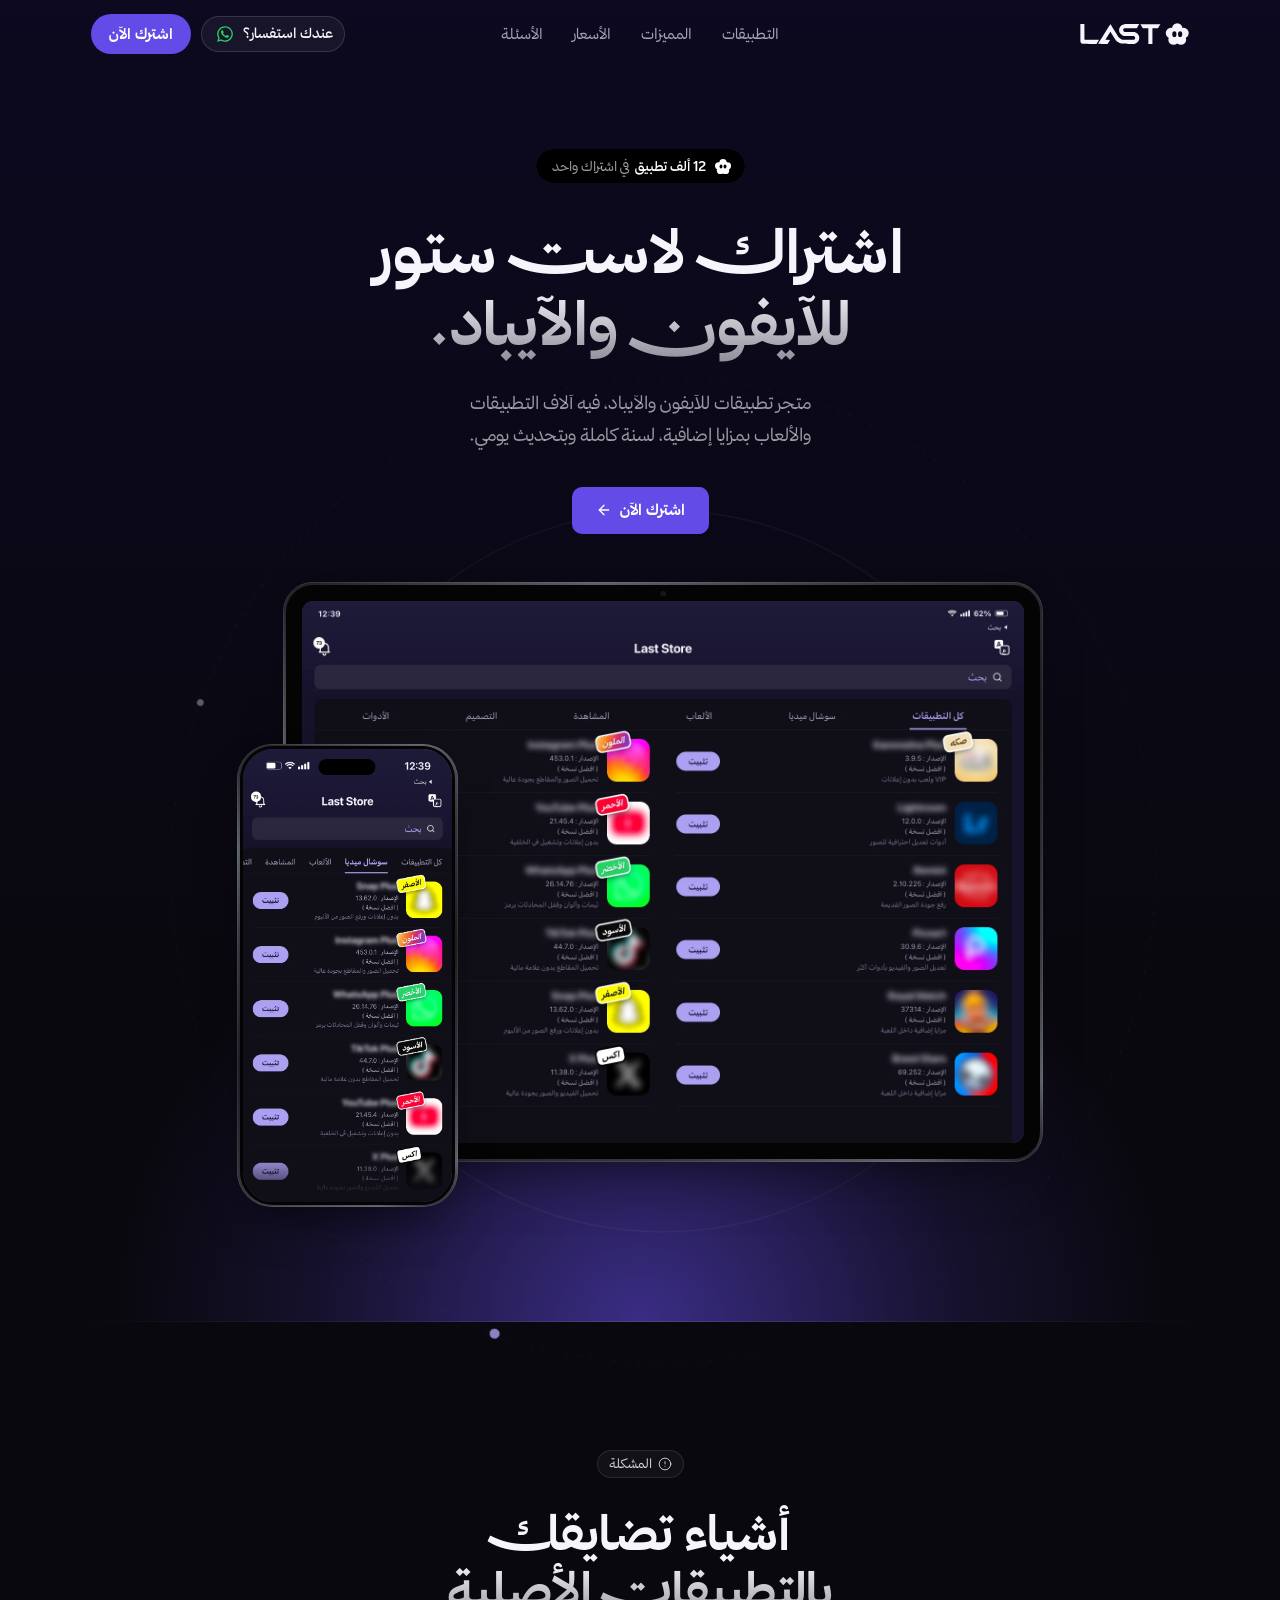
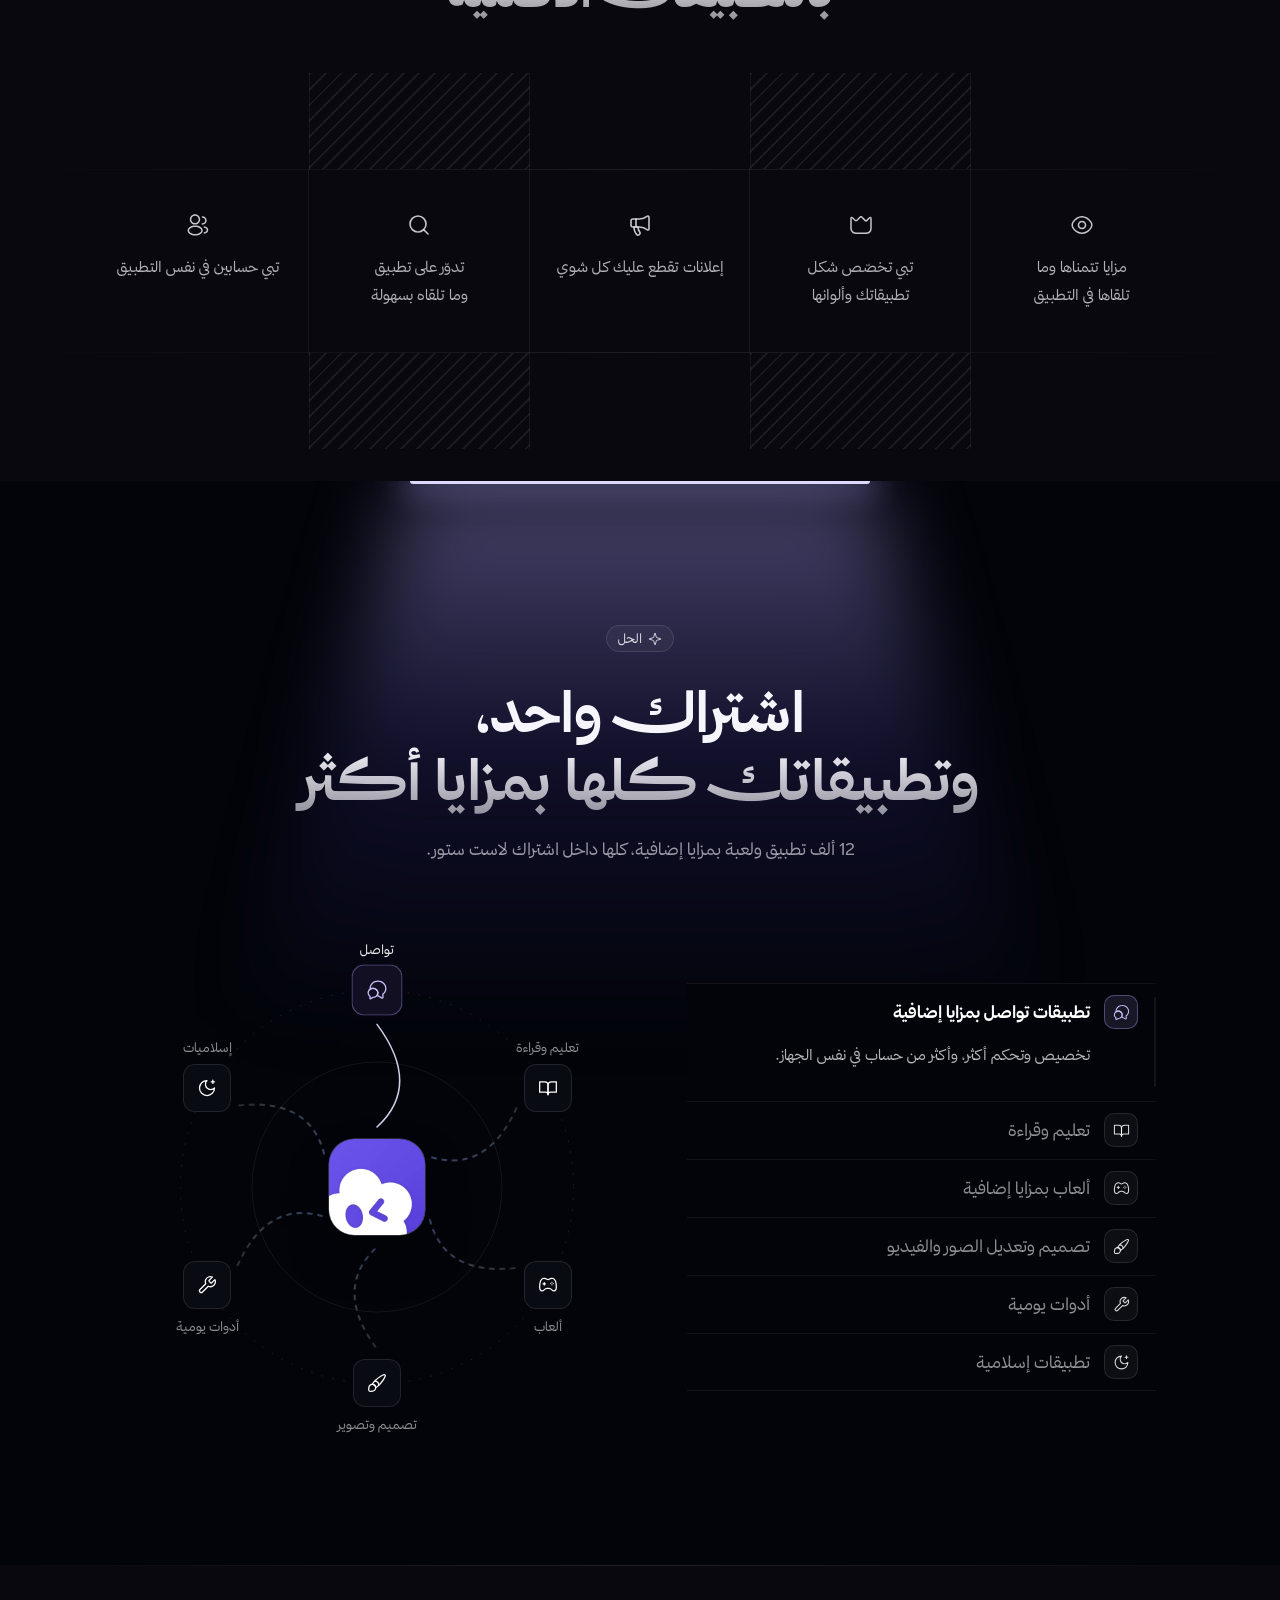
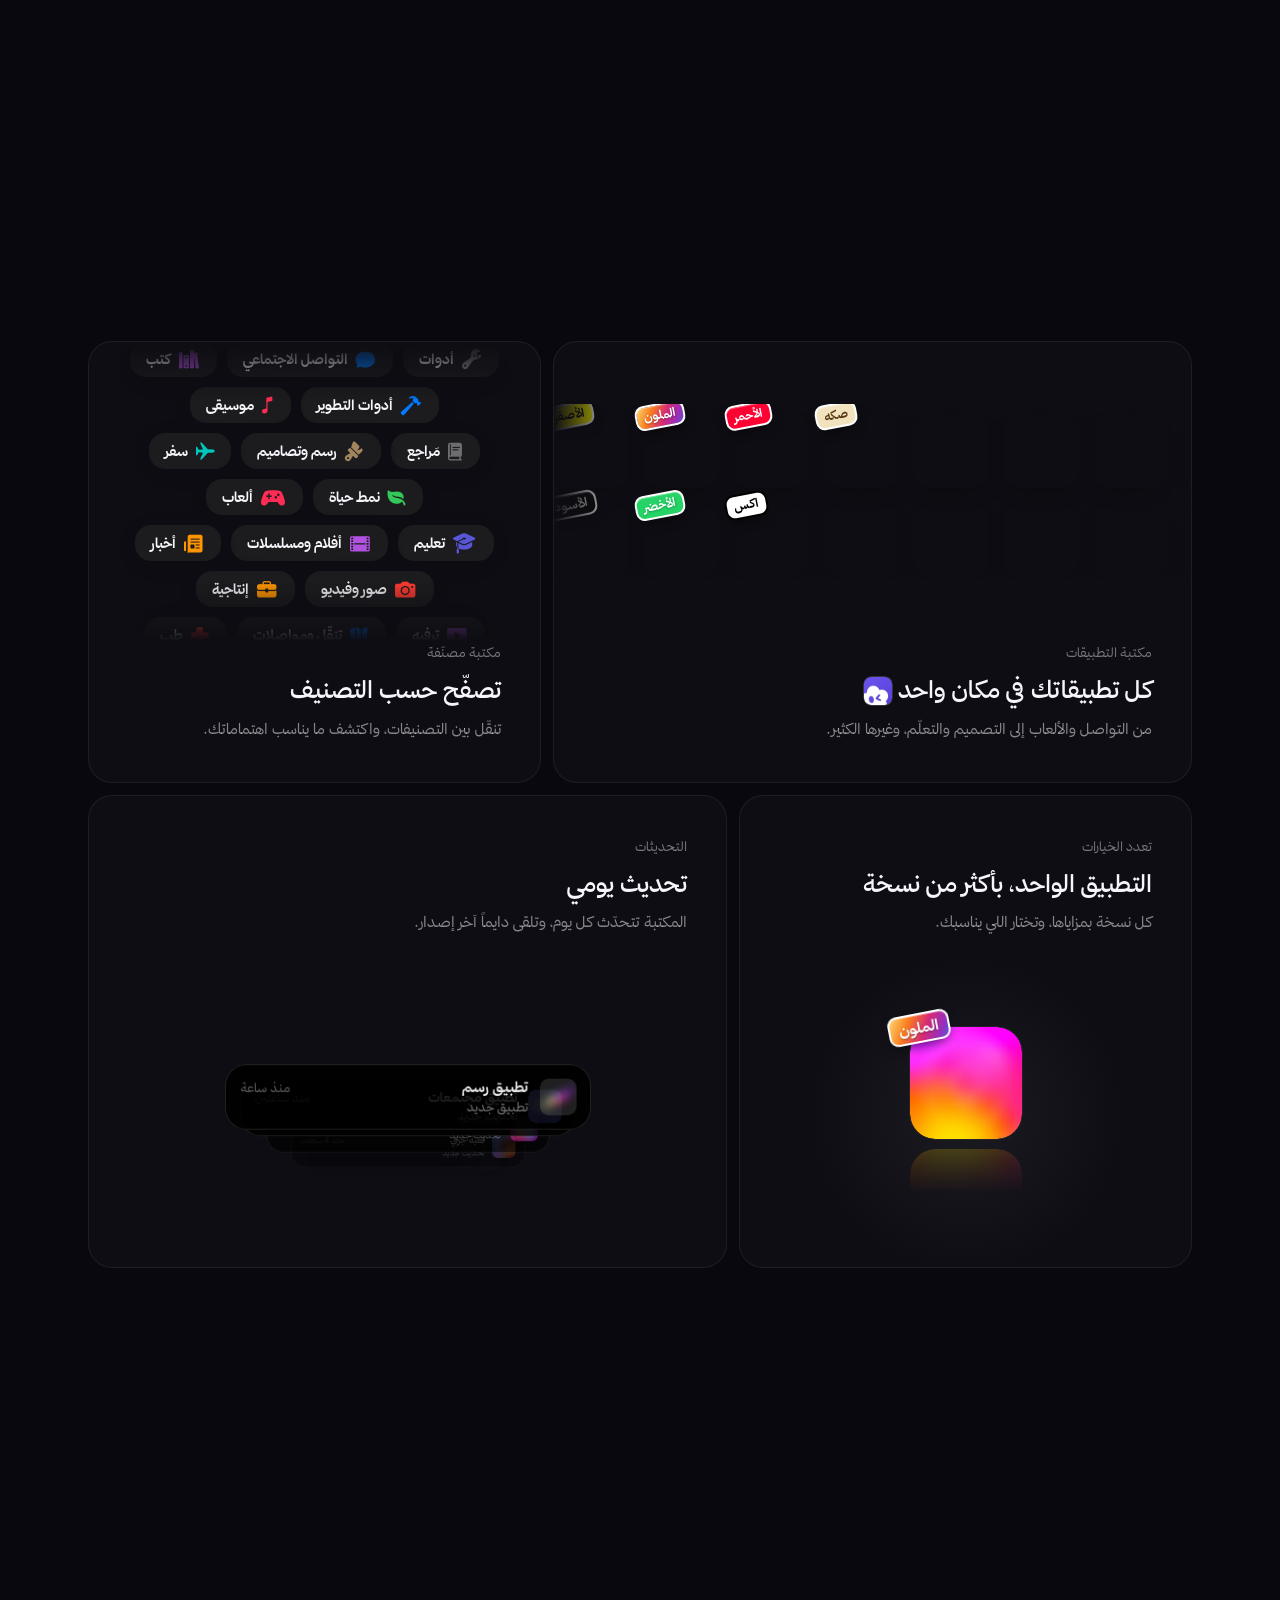
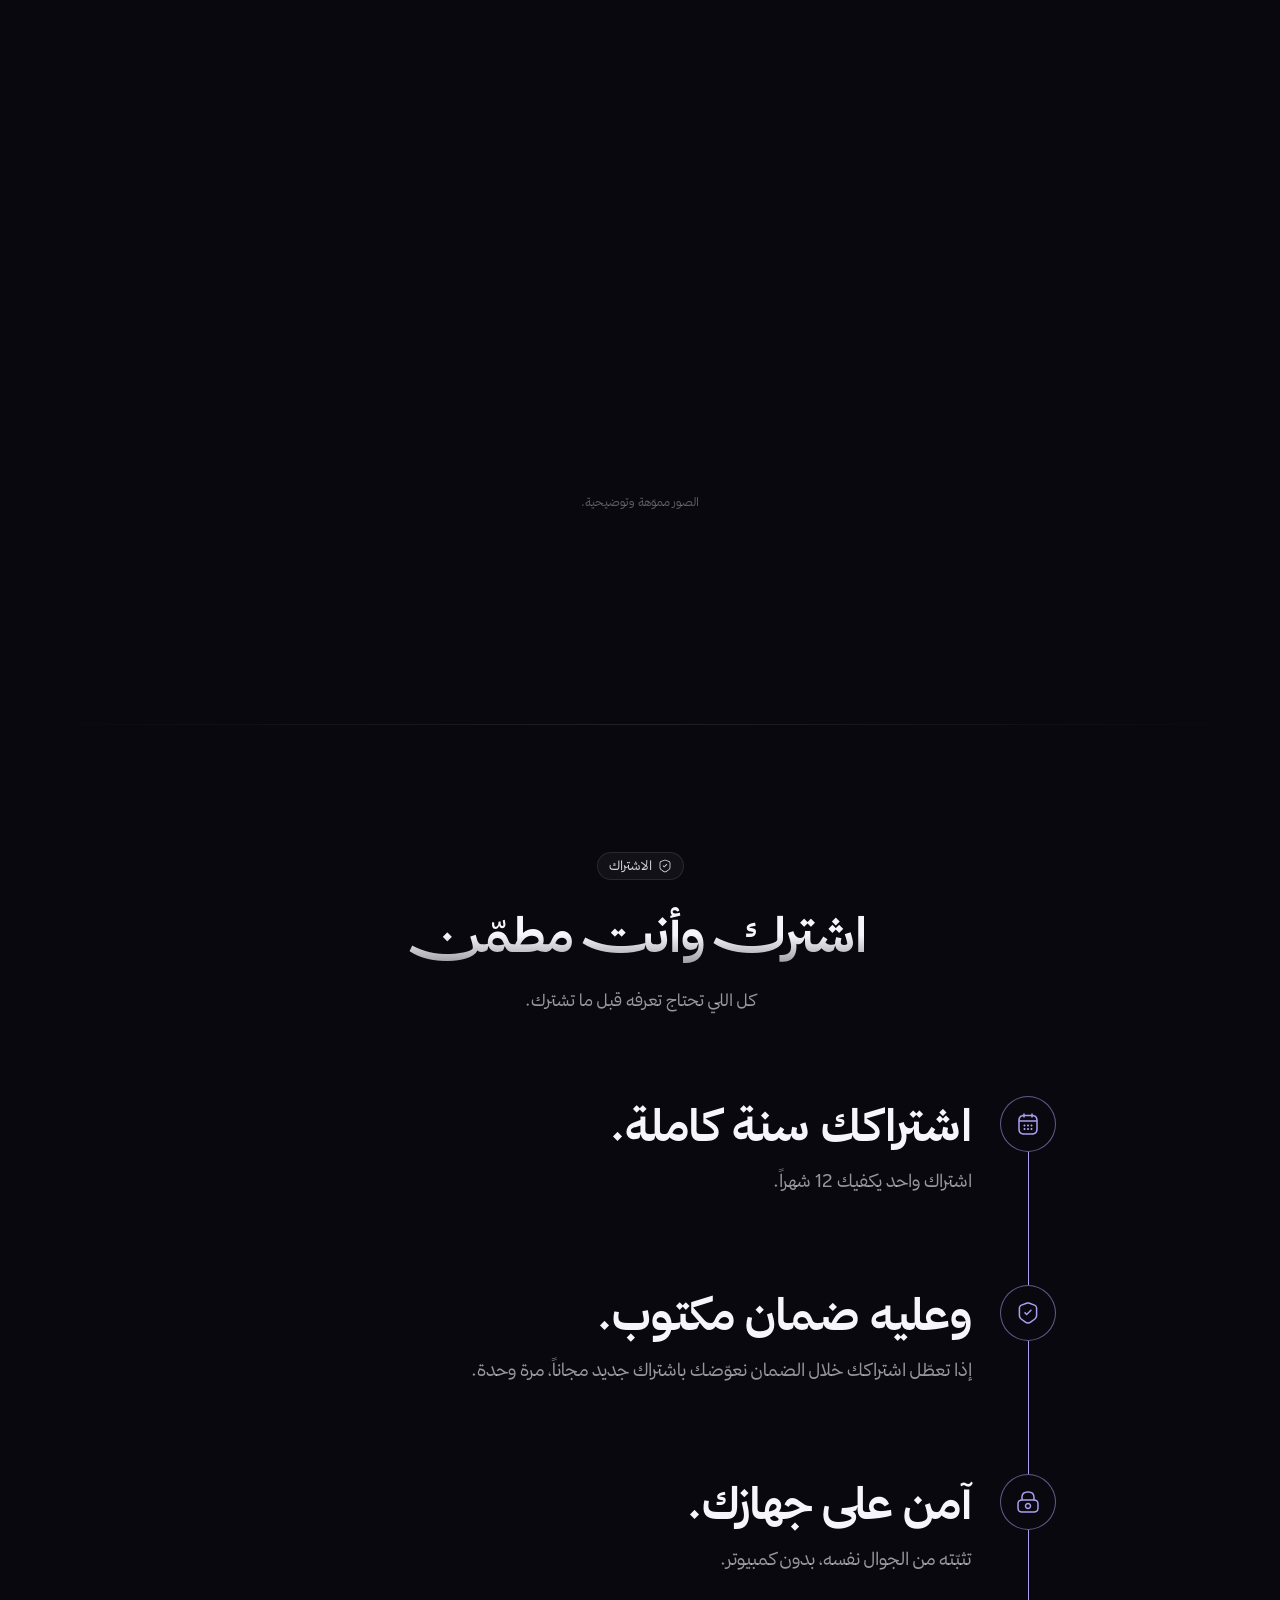
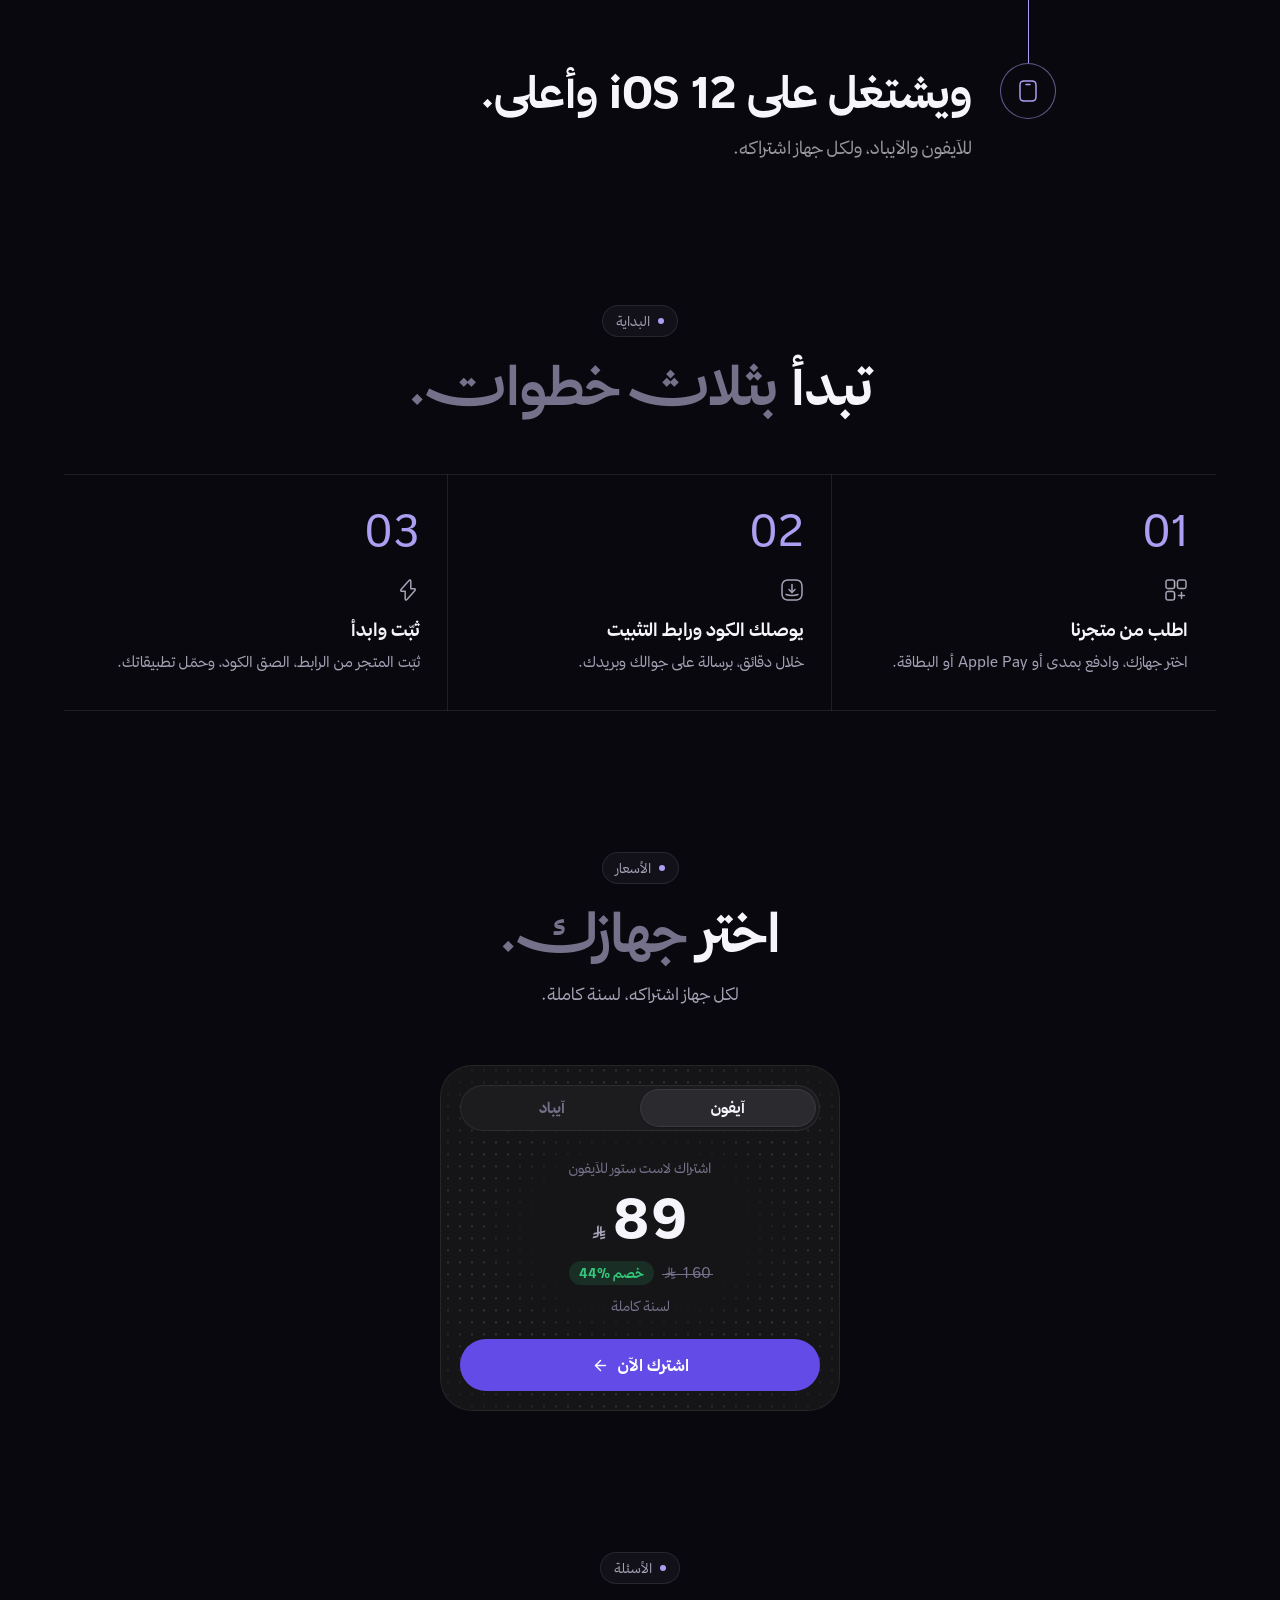
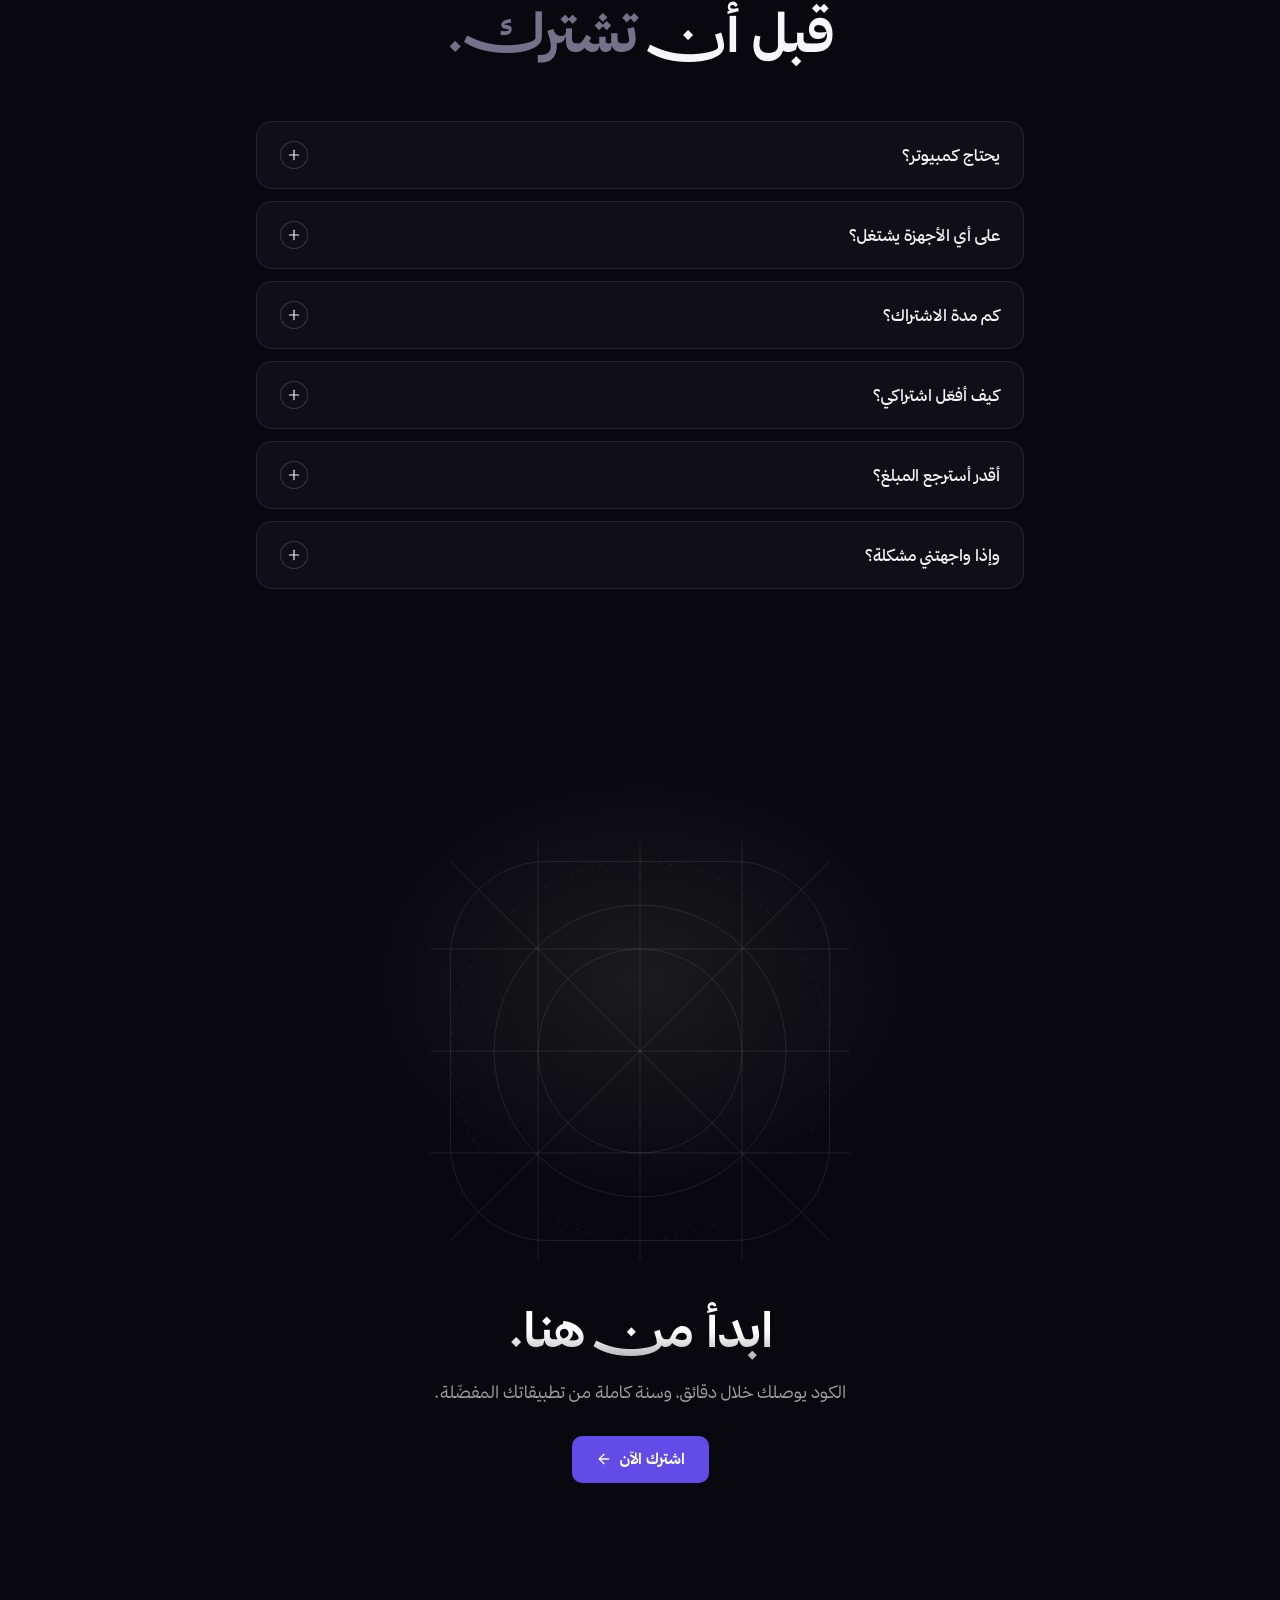
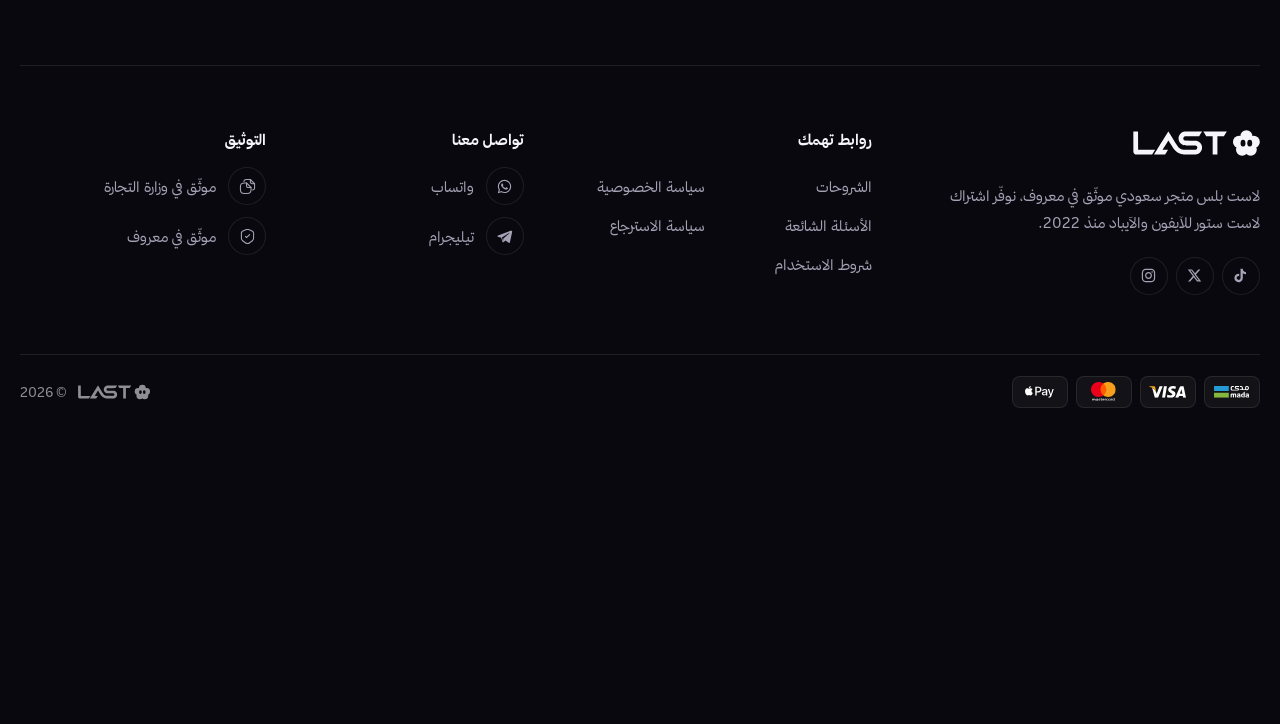
==== commit d5d88db1: "Publish landing page" ====
--- a/ads-b.html
+++ b/ads-b.html
@@ -222,10 +222,10 @@
     </div>
     <p class="pf-foot">الصور مموّهة وتوضيحية.</p>
     <div class="ab">
-      <a class="ab-go" href="#plans" data-pool="home-ads/bl/240/lightroom.webp,home-ads/bl/240/discord.webp,home-ads/bl/240/twitch.webp,home-ads/bl/240/remini.webp,home-ads/bl/240/picsart.webp,home-ads/bl/240/spotify.webp,home-ads/bl/240/telegram.webp,home-ads/bl/240/capcut.webp,home-ads/bl/240/reddit.webp,home-ads/bl/240/locket.webp,home-ads/bl/240/royal.webp">
+      <a class="ab-go" href="https://last-plus.com/apps/page-2088162303" target="_top" data-pool="home-ads/bl/240/lightroom.webp,home-ads/bl/240/discord.webp,home-ads/bl/240/twitch.webp,home-ads/bl/240/remini.webp,home-ads/bl/240/picsart.webp,home-ads/bl/240/spotify.webp,home-ads/bl/240/telegram.webp,home-ads/bl/240/capcut.webp,home-ads/bl/240/reddit.webp,home-ads/bl/240/locket.webp,home-ads/bl/240/royal.webp">
         <span class="ab-frame" aria-hidden="true"><span class="ab-line"></span><span class="ab-beam"><i></i></span></span>
         <span class="ab-icons" aria-hidden="true"><span class="ab-ico"><span class="ab-in"><span class="ab-face"><img src="home-ads/bl/240/lightroom.webp" alt="" width="240" height="240" loading="lazy" decoding="async"></span><span class="ab-ring"></span></span></span><span class="ab-ico"><span class="ab-in"><span class="ab-face"><img src="home-ads/bl/240/discord.webp" alt="" width="240" height="240" loading="lazy" decoding="async"></span><span class="ab-ring"></span></span></span><span class="ab-ico"><span class="ab-in"><span class="ab-face"><img src="home-ads/bl/240/twitch.webp" alt="" width="240" height="240" loading="lazy" decoding="async"></span><span class="ab-ring"></span></span></span><span class="ab-ico"><span class="ab-in"><span class="ab-face"><img src="home-ads/bl/240/remini.webp" alt="" width="240" height="240" loading="lazy" decoding="async"></span><span class="ab-ring"></span></span></span><span class="ab-ico"><span class="ab-in"><span class="ab-face"><img src="home-ads/bl/240/picsart.webp" alt="" width="240" height="240" loading="lazy" decoding="async"></span><span class="ab-ring"></span></span></span><span class="ab-ico"><span class="ab-in"><span class="ab-face"><img src="home-ads/bl/240/spotify.webp" alt="" width="240" height="240" loading="lazy" decoding="async"></span><span class="ab-ring"></span></span></span><span class="ab-ico"><span class="ab-in"><span class="ab-face"><img src="home-ads/bl/240/telegram.webp" alt="" width="240" height="240" loading="lazy" decoding="async"></span><span class="ab-ring"></span></span></span><span class="ab-ico"><span class="ab-in"><span class="ab-face"><img src="home-ads/bl/240/capcut.webp" alt="" width="240" height="240" loading="lazy" decoding="async"></span><span class="ab-ring"></span></span></span><span class="ab-ico ab-more"><span class="ab-in"><span class="ab-face"><svg viewBox="0 0 24 24" aria-hidden="true"><path d="M12 5v14M5 12h14"/></svg></span><span class="ab-ring"></span></span></span></span>
-        <span class="ab-t">اشترك وتصفّح كل التطبيقات</span>
+        <span class="ab-t">تصفّح كل التطبيقات</span>
         <i class="ab-arw" aria-hidden="true"><svg viewBox="0 0 24 24"><path d="m12 19-7-7 7-7"/><path d="M19 12H5"/></svg></i>
       </a>
     </div>
